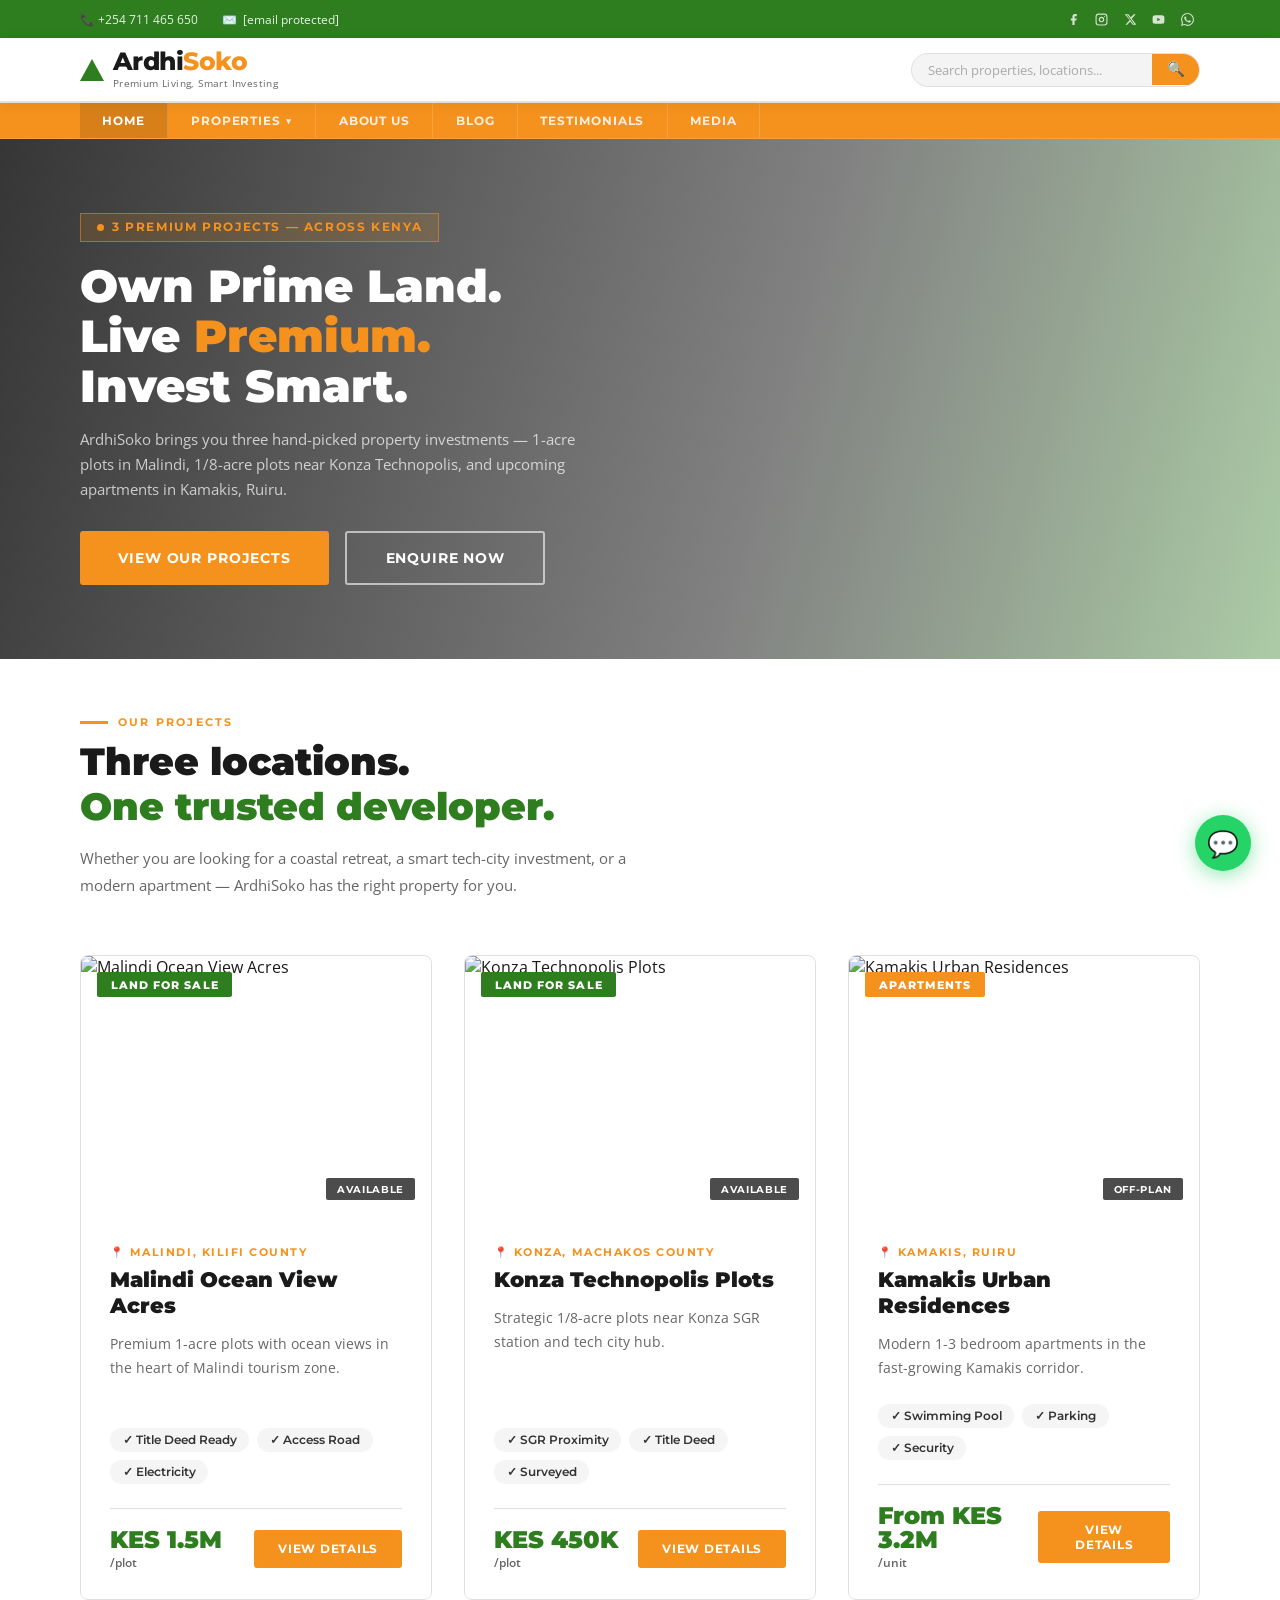
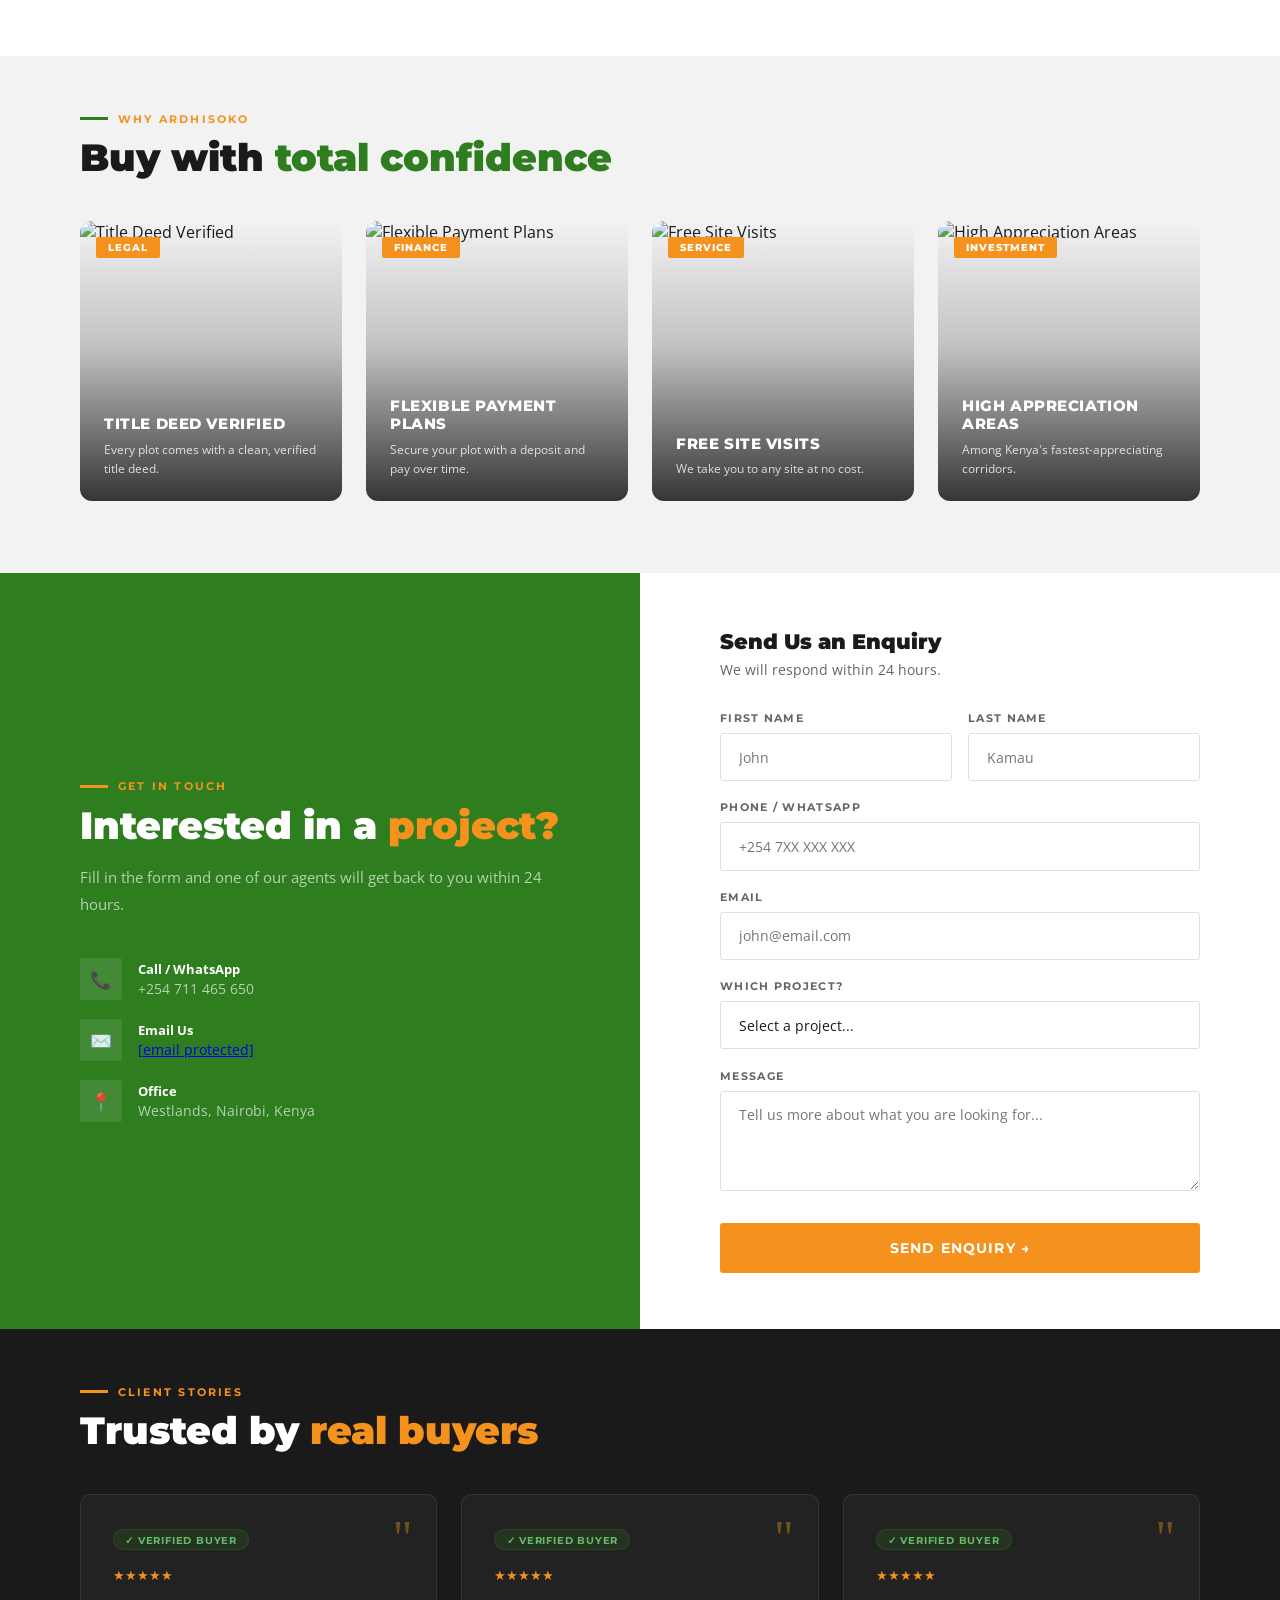
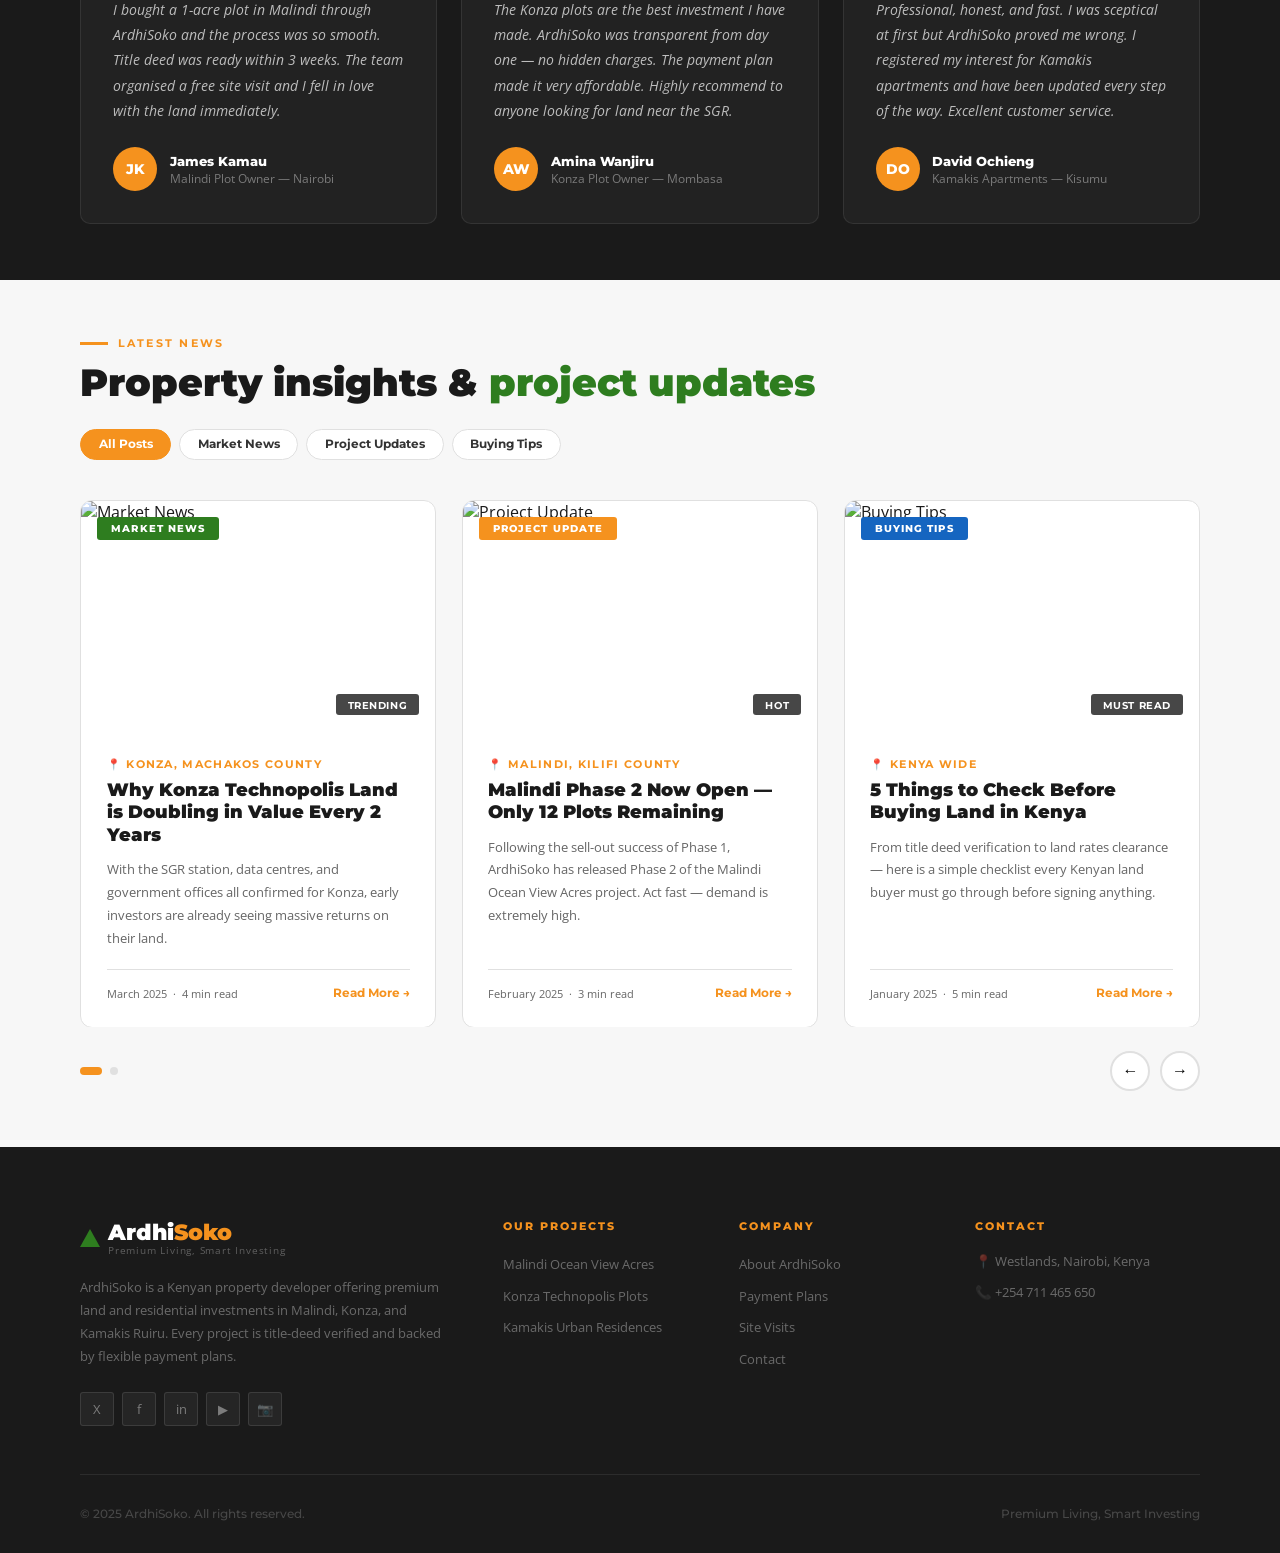
==== index.html @ 221384fc "Update index.html" ====
<!DOCTYPE html>
<html lang="en">
<head>
<meta charset="UTF-8">
<meta name="viewport" content="width=device-width, initial-scale=1.0">
<title>ArdhiSoko — Premium Living, Smart Investing</title>
<link href="https://fonts.googleapis.com/css2?family=Montserrat:wght@400;500;600;700;800;900&family=Open+Sans:wght@300;400;600&display=swap" rel="stylesheet">
<style>
:root{--orange:#F5921E;--orange-dark:#c47518;--orange-light:#feefdd;--green:#2E7D1F;--green-dark:#256419;--green-light:#e0ecdd;--black:#1A1A1A;--gray-dark:#333;--gray:#666;--gray-light:#F5F5F5;--border:#E0E0E0;--white:#fff;}
*{margin:0;padding:0;box-sizing:border-box;}html{scroll-behavior:smooth;}body{font-family:'Open Sans',sans-serif;background:var(--white);color:var(--black);overflow-x:hidden;}.top-bar{background:var(--green);display:flex;justify-content:space-between;align-items:center;padding:.38rem 5rem;font-size:.75rem;color:rgba(255,255,255,.9);}.top-bar-left{display:flex;gap:1.5rem;align-items:center;align-items:center;}.top-bar-left a{color:rgba(255,255,255,.9);text-decoration:none;}nav{position:sticky;top:0;z-index:200;background:var(--white);border-bottom:2px solid var(--border);display:flex;align-items:center;padding:.7rem 5rem;box-shadow:0 2px 12px rgba(0,0,0,.07);}.logo{display:flex;align-items:center;gap:.55rem;text-decoration:none;}.logo-triangle{width:0;height:0;border-left:12px solid transparent;border-right:12px solid transparent;border-bottom:22px solid var(--green);flex-shrink:0;}.logo-text{font-family:'Montserrat',sans-serif;font-size:1.55rem;font-weight:800;letter-spacing:-.02em;line-height:1;}.logo-text .ardhi{color:var(--black);}.logo-text .soko{color:var(--orange);}.logo-tagline{font-size:.62rem;color:var(--gray);letter-spacing:.04em;margin-top:2px;}.nav-links{display:flex;gap:2rem;list-style:none;align-items:center;}.nav-links a{font-family:'Montserrat',sans-serif;font-size:.82rem;font-weight:600;color:#333;text-decoration:none;transition:color .2s;}.nav-links a:hover{color:var(--orange);}.nav-cta{background:var(--orange)!important;color:var(--white)!important;padding:.6rem 1.5rem;border-radius:3px;}.hero{position:relative;overflow:hidden;min-height:520px;max-height:620px;display:flex;align-items:center;}.hero-bg{position:absolute;inset:0;background:url('https://images.unsplash.com/photo-1500382017468-9049fed747ef?w=1600&q=80') center/cover;}.hero-bg::after{content:'';position:absolute;inset:0;background:linear-gradient(105deg,rgba(26,26,26,.88) 0%,rgba(26,26,26,.55) 60%,rgba(46,125,31,.4) 100%);}.hero-content{position:relative;z-index:2;padding:3rem 5rem;max-width:720px;}.hero-badge{display:inline-flex;align-items:center;gap:.5rem;background:rgba(245,146,30,.15);border:1px solid rgba(245,146,30,.5);padding:.4rem 1rem;margin-bottom:1.2rem;}.badge-dot{width:7px;height:7px;border-radius:50%;background:var(--orange);animation:blink 2s infinite;}@keyframes blink{0%,100%{opacity:1}50%{opacity:.3}}.hero-badge span{font-family:'Montserrat',sans-serif;font-size:.72rem;font-weight:700;letter-spacing:.14em;text-transform:uppercase;color:var(--orange);}h1.hero-title{font-family:'Montserrat',sans-serif;font-size:clamp(1.8rem,3.5vw,2.8rem);font-weight:900;line-height:1.12;color:var(--white);margin-bottom:1rem;}.hl{color:var(--orange);}.hero-sub{font-size:.92rem;color:rgba(255,255,255,.72);line-height:1.7;max-width:500px;margin-bottom:1.8rem;}.hero-btns{display:flex;gap:1rem;flex-wrap:wrap;}.btn-primary{background:var(--orange);color:var(--white);border:none;padding:1rem 2.4rem;font-family:'Montserrat',sans-serif;font-size:.88rem;font-weight:700;letter-spacing:.06em;text-transform:uppercase;cursor:pointer;border-radius:3px;transition:background .2s;}.btn-primary:hover{background:var(--orange-dark);}.btn-outline{background:transparent;color:var(--white);border:2px solid rgba(255,255,255,.6);padding:1rem 2.4rem;font-family:'Montserrat',sans-serif;font-size:.88rem;font-weight:700;letter-spacing:.06em;text-transform:uppercase;cursor:pointer;border-radius:3px;transition:all .2s;}.btn-outline:hover{background:var(--white);color:var(--black);}
.sec{padding:3.5rem 5rem;}.sec-eyebrow{font-family:'Montserrat',sans-serif;font-size:.7rem;font-weight:700;letter-spacing:.2em;text-transform:uppercase;color:var(--orange);margin-bottom:.6rem;display:flex;align-items:center;gap:.6rem;}.sec-eyebrow::before{content:'';width:28px;height:3px;background:var(--orange);display:inline-block;}.sec-title{font-family:'Montserrat',sans-serif;font-size:clamp(1.8rem,3vw,2.6rem);font-weight:900;line-height:1.18;color:var(--black);margin-bottom:1rem;}.sec-title span{color:var(--green);}.sec-desc{font-size:.95rem;color:var(--gray);line-height:1.78;max-width:560px;}.projects-grid{display:grid;grid-template-columns:repeat(3,1fr);gap:2rem;margin-top:3.5rem;}.proj-card{border-radius:8px;overflow:hidden;border:1px solid var(--border);transition:transform .35s,box-shadow .35s;cursor:pointer;display:flex;flex-direction:column;}.proj-card:hover{transform:translateY(-8px);box-shadow:0 24px 60px rgba(0,0,0,.14);}.proj-img{height:260px;overflow:hidden;position:relative;}.proj-img img{width:100%;height:100%;object-fit:cover;transition:transform .6s;}.proj-card:hover .proj-img img{transform:scale(1.06);}.proj-tag{position:absolute;top:1rem;left:1rem;font-family:'Montserrat',sans-serif;font-size:.68rem;font-weight:800;letter-spacing:.1em;text-transform:uppercase;padding:.32rem .85rem;color:var(--white);border-radius:2px;}.tag-land{background:var(--green);}.tag-apt{background:var(--orange);}.proj-status{position:absolute;bottom:1rem;right:1rem;background:rgba(0,0,0,.7);color:var(--white);font-family:'Montserrat',sans-serif;font-size:.65rem;font-weight:700;padding:.28rem .7rem;border-radius:2px;letter-spacing:.06em;text-transform:uppercase;}.proj-body{padding:1.8rem;flex:1;display:flex;flex-direction:column;background:var(--white);}.proj-location{font-family:'Montserrat',sans-serif;font-size:.68rem;font-weight:700;letter-spacing:.14em;text-transform:uppercase;color:var(--orange);margin-bottom:.5rem;}.proj-name{font-family:'Montserrat',sans-serif;font-size:1.3rem;font-weight:900;color:var(--black);line-height:1.25;margin-bottom:.8rem;}.proj-desc{font-size:.88rem;color:var(--gray);line-height:1.72;margin-bottom:1.5rem;flex:1;}.proj-features{display:flex;flex-wrap:wrap;gap:.5rem;margin-bottom:1.5rem;}.proj-feat{display:inline-flex;align-items:center;gap:.35rem;background:var(--gray-light);padding:.3rem .8rem;font-family:'Montserrat',sans-serif;font-size:.72rem;font-weight:600;color:#333;border-radius:20px;}.proj-price-row{display:flex;justify-content:space-between;align-items:center;padding-top:1.2rem;border-top:1px solid var(--border);}.proj-price{font-family:'Montserrat',sans-serif;font-size:1.5rem;font-weight:900;color:var(--green);line-height:1;}.proj-price-sub{font-size:.72rem;color:var(--gray);font-weight:600;margin-top:.2rem;}.proj-cta{background:var(--orange);color:var(--white);border:none;padding:.7rem 1.5rem;border-radius:3px;font-family:'Montserrat',sans-serif;font-size:.78rem;font-weight:700;letter-spacing:.06em;text-transform:uppercase;cursor:pointer;transition:background .2s;}.proj-cta:hover{background:var(--orange-dark);}.detail-strip{display:grid;grid-template-columns:1fr 1fr;overflow:hidden;min-height:480px;}.detail-strip.reverse{direction:rtl;}.detail-strip.reverse>*{direction:ltr;}.detail-img{overflow:hidden;}.detail-img img{width:100%;height:100%;object-fit:cover;}.detail-content{padding:5rem;display:flex;flex-direction:column;justify-content:center;}.strip-green{background:var(--green);}.strip-green .sec-eyebrow,.strip-green .sec-eyebrow::before{color:var(--orange);background:var(--orange);}.strip-green .sec-title{color:var(--white);}.strip-green .sec-title span{color:var(--orange);}.strip-green .sec-desc{color:rgba(255,255,255,.7);max-width:100%;}.strip-light{background:var(--gray-light);}.strip-dark{background:var(--black);}.strip-dark .sec-eyebrow{color:var(--orange);}.strip-dark .sec-eyebrow::before{background:var(--orange);}.strip-dark .sec-title{color:var(--white);}.strip-dark .sec-title span{color:var(--orange);}.strip-dark .sec-desc{color:rgba(255,255,255,.55);max-width:100%;}.detail-specs{display:grid;grid-template-columns:1fr 1fr;gap:1rem;margin:2rem 0;}.dspec{padding:1rem 1.2rem;background:rgba(255,255,255,.08);border-left:3px solid var(--orange);}.strip-light .dspec{background:var(--white);}.dspec-val{font-family:'Montserrat',sans-serif;font-size:1.1rem;font-weight:900;color:var(--orange);line-height:1;}.dspec-key{font-size:.72rem;font-weight:600;letter-spacing:.08em;text-transform:uppercase;margin-top:.25rem;}.strip-green .dspec-key{color:rgba(255,255,255,.6);}.strip-dark .dspec-key{color:rgba(255,255,255,.5);}.strip-light .dspec-key{color:var(--gray);}.detail-btn{display:inline-flex;align-items:center;gap:.6rem;background:var(--orange);color:var(--white);border:none;padding:1rem 2.2rem;font-family:'Montserrat',sans-serif;font-size:.85rem;font-weight:700;letter-spacing:.06em;text-transform:uppercase;cursor:pointer;border-radius:3px;width:fit-content;transition:background .2s;margin-top:.5rem;}.detail-btn:hover{background:var(--orange-dark);}.why-grid{display:grid;grid-template-columns:repeat(4,1fr);gap:1.5rem;margin-top:2rem;}.why-carousel-wrap{position:relative;}.why-section .sec-eyebrow::before{background:var(--green);}
.why-dot.active{background:#fff;width:22px;border-radius:4px;}
.why-dots{display:none;justify-content:center;gap:.5rem;margin-top:1.5rem;}.why-dot{width:8px;height:8px;border-radius:50%;background:var(--border);border:none;padding:0;cursor:pointer;transition:background .2s;}.why-dot.active{background:var(--green);width:22px;border-radius:4px;}.why-grid{display:flex;overflow-x:auto;scroll-snap-type:x mandatory;-webkit-overflow-scrolling:touch;gap:1.5rem;padding-bottom:1rem;scrollbar-width:none;margin-top:2.5rem;}.why-grid::-webkit-scrollbar{display:none;}.wc{border-radius:12px;overflow:hidden;position:relative;height:280px;cursor:pointer;}.wc-img{position:absolute;inset:0;width:100%;height:100%;object-fit:cover;transition:transform .5s;}.wc:hover .wc-img{transform:scale(1.06);}.wc-overlay{position:absolute;inset:0;background:linear-gradient(to top,rgba(0,0,0,.78) 0%,rgba(0,0,0,.2) 55%,transparent 100%);}.wc-body{position:absolute;bottom:0;left:0;right:0;padding:1.4rem 1.5rem;}.wc-title{font-family:'Montserrat',sans-serif;font-size:.92rem;font-weight:800;color:#fff;text-transform:uppercase;letter-spacing:.04em;margin-bottom:.4rem;}.wc-desc{font-size:.78rem;color:rgba(255,255,255,.8);line-height:1.55;}.wc-tag{position:absolute;top:1rem;left:1rem;background:var(--orange);color:#fff;font-family:'Montserrat',sans-serif;font-size:.62rem;font-weight:800;letter-spacing:.1em;text-transform:uppercase;padding:.28rem .75rem;border-radius:2px;}@media(min-width:1101px){.wc{min-width:calc(25% - 1.2rem);max-width:none;flex:1;}}@media(max-width:680px){.wc{min-width:82vw;height:200px;}}.enquiry-sec{background:var(--green);display:grid;grid-template-columns:1fr 1fr;overflow:hidden;}.enquiry-left{padding:3.5rem 5rem;display:flex;flex-direction:column;justify-content:center;}.enquiry-left .sec-eyebrow{color:var(--orange);}.enquiry-left .sec-eyebrow::before{background:var(--orange);}.enquiry-left .sec-title{color:var(--white);}.enquiry-left .sec-title span{color:var(--orange);}.enquiry-left .sec-desc{color:rgba(255,255,255,.65);margin-bottom:2.5rem;max-width:100%;}.contact-items{display:flex;flex-direction:column;gap:1.2rem;}.contact-item{display:flex;align-items:center;gap:1rem;color:rgba(255,255,255,.85);font-size:.92rem;}.contact-item-icon{width:42px;height:42px;background:rgba(255,255,255,.1);border-radius:3px;display:flex;align-items:center;justify-content:center;font-size:1.1rem;flex-shrink:0;}.contact-item strong{display:block;font-weight:700;font-size:.8rem;color:var(--white);}.contact-item span{font-size:.85rem;color:rgba(255,255,255,.65);}.enquiry-right{background:var(--white);padding:3.5rem 5rem;}.enquiry-right h3{font-family:'Montserrat',sans-serif;font-size:1.3rem;font-weight:900;color:var(--black);margin-bottom:.4rem;}.enquiry-right p{font-size:.85rem;color:var(--gray);margin-bottom:2rem;}.form-group{margin-bottom:1.2rem;}.form-group label{display:block;font-family:'Montserrat',sans-serif;font-size:.68rem;font-weight:700;letter-spacing:.12em;text-transform:uppercase;color:var(--gray);margin-bottom:.5rem;}.form-group input,.form-group select,.form-group textarea{width:100%;padding:.85rem 1.1rem;border:1.5px solid var(--border);border-radius:3px;font-family:'Open Sans',sans-serif;font-size:.9rem;color:var(--black);outline:none;transition:border-color .2s;background:var(--white);appearance:none;}.form-group input:focus,.form-group select:focus,.form-group textarea:focus{border-color:var(--orange);}.form-group textarea{resize:vertical;min-height:100px;}.form-row{display:grid;grid-template-columns:1fr 1fr;gap:1rem;}.form-submit{background:var(--orange);color:var(--white);border:none;width:100%;padding:1rem;font-family:'Montserrat',sans-serif;font-size:.9rem;font-weight:700;letter-spacing:.08em;text-transform:uppercase;cursor:pointer;border-radius:3px;transition:background .2s;margin-top:.5rem;}.form-submit:hover{background:var(--orange-dark);}footer{background:var(--black);padding:4.5rem 5rem 2rem;}.f-grid{display:grid;grid-template-columns:2fr 1fr 1fr 1.2fr;gap:3rem;padding-bottom:3rem;border-bottom:1px solid rgba(255,255,255,.08);margin-bottom:2rem;}.f-logo-wrap{margin-bottom:1.2rem;display:flex;align-items:center;gap:.5rem;}.f-logo-tri{width:0;height:0;border-left:10px solid transparent;border-right:10px solid transparent;border-bottom:18px solid var(--green);}.f-logo-text{font-family:'Montserrat',sans-serif;font-size:1.35rem;font-weight:900;}.f-logo-text .ardhi{color:var(--white);}.f-logo-text .soko{color:var(--orange);}.f-tagline{font-size:.62rem;color:rgba(255,255,255,.3);letter-spacing:.08em;margin-top:-2px;}.f-about{font-size:.82rem;color:rgba(255,255,255,.35);line-height:1.75;margin-bottom:1.5rem;}.f-socials{display:flex;gap:.5rem;}.fsoc{width:34px;height:34px;background:rgba(255,255,255,.05);border:1px solid rgba(255,255,255,.1);display:flex;align-items:center;justify-content:center;font-size:.82rem;color:rgba(255,255,255,.4);cursor:pointer;border-radius:3px;transition:all .2s;}.fsoc:hover{background:var(--orange);border-color:var(--orange);color:var(--white);}.f-col h5{font-family:'Montserrat',sans-serif;font-size:.68rem;font-weight:800;letter-spacing:.18em;text-transform:uppercase;color:var(--orange);margin-bottom:1.2rem;}.f-links{list-style:none;}.f-links li{margin-bottom:.6rem;}.f-links a{font-size:.83rem;color:rgba(255,255,255,.35);text-decoration:none;transition:color .2s;}.f-links a:hover{color:var(--white);}.f-contact{list-style:none;}.f-contact li{display:flex;align-items:flex-start;gap:.65rem;margin-bottom:.8rem;font-size:.83rem;color:rgba(255,255,255,.35);}.f-bottom{display:flex;justify-content:space-between;align-items:center;font-size:.74rem;color:rgba(255,255,255,.2);font-family:'Montserrat',sans-serif;font-weight:500;}.wa-btn{position:fixed;bottom:1.8rem;right:1.8rem;z-index:999;background:#25D366;color:var(--white);width:56px;height:56px;border-radius:50%;display:flex;align-items:center;justify-content:center;font-size:1.6rem;text-decoration:none;box-shadow:0 4px 20px rgba(37,211,102,.5);transition:transform .2s;}.wa-btn:hover{transform:scale(1.1);}@media(max-width:1100px){nav,.top-bar,.sec,footer{padding-left:2rem;padding-right:2rem;}.hero-content{padding:3rem 2rem;}.hero{min-height:420px;max-height:520px;}.projects-grid{grid-template-columns:1fr;max-width:560px;margin-left:auto;margin-right:auto;}.detail-strip{grid-template-columns:1fr;}.detail-strip.reverse{direction:ltr;}.detail-img{height:300px;}.detail-content{padding:3.5rem 2rem;}.why-grid{grid-template-columns:1fr 1fr;}.enquiry-sec{grid-template-columns:1fr;}.enquiry-left,.enquiry-right{padding:2.5rem 2rem;}.f-grid{grid-template-columns:1fr 1fr;gap:2rem;}}@media(max-width:680px){.top-bar{padding:.4rem 1rem;}.top-bar-left{display:none;}nav{padding:.6rem 1rem;}.nav-links{display:none;}.hero-content{padding:2.5rem 1.5rem;}.hero{min-height:380px;max-height:480px;}.sec{padding:2rem 1.5rem;}.stats-strip{flex-wrap:wrap;}.why-dots{display:flex;}.form-row{grid-template-columns:1fr;}.f-grid{grid-template-columns:1fr;}footer{padding:3rem 1.5rem 2rem;}}

/* ── TESTIMONIALS ── */
.testi-section{background:var(--black);padding:3.5rem 5rem;}
.testi-section .sec-eyebrow{color:var(--orange);}
.testi-section .sec-eyebrow::before{background:var(--orange);}
.testi-section .sec-title{color:#fff;}
.testi-section .sec-title span{color:var(--orange);}
.testi-grid{display:grid;grid-template-columns:repeat(3,1fr);gap:1.5rem;margin-top:1.5rem;}
.testi-card{background:rgba(255,255,255,.04);border:1px solid rgba(255,255,255,.08);border-radius:10px;padding:2rem;position:relative;}
.testi-quote{font-size:3rem;line-height:1;color:var(--orange);font-family:Georgia,serif;position:absolute;top:1.2rem;right:1.5rem;opacity:.4;}
.testi-text{font-size:.88rem;color:rgba(255,255,255,.7);line-height:1.8;margin-bottom:1.5rem;font-style:italic;}
.testi-author{display:flex;align-items:center;gap:.8rem;}
.testi-avatar{width:44px;height:44px;border-radius:50%;background:var(--orange);display:flex;align-items:center;justify-content:center;font-family:'Montserrat',sans-serif;font-size:.9rem;font-weight:800;color:#fff;flex-shrink:0;}
.testi-name{font-family:'Montserrat',sans-serif;font-size:.82rem;font-weight:800;color:#fff;}
.testi-role{font-size:.72rem;color:rgba(255,255,255,.4);margin-top:.1rem;}
.testi-stars{color:var(--orange);font-size:.8rem;margin-bottom:.8rem;}
.testi-badge{display:inline-flex;align-items:center;gap:.4rem;background:rgba(46,125,31,.2);border:1px solid rgba(46,125,31,.3);padding:.2rem .7rem;border-radius:20px;font-size:.62rem;font-family:'Montserrat',sans-serif;font-weight:700;color:#66BB6A;text-transform:uppercase;letter-spacing:.08em;margin-bottom:1rem;}

/* ── BLOG ── */
.blog-section{background:#f7f7f7;padding:3.5rem 5rem;}
.blog-section .sec-title span{color:var(--green);}
.blog-cats{display:flex;gap:.5rem;margin:1.5rem 0 2.5rem;flex-wrap:wrap;}
.blog-cat{background:#fff;border:1.5px solid var(--border);padding:.45rem 1.1rem;font-family:'Montserrat',sans-serif;font-size:.72rem;font-weight:700;border-radius:20px;cursor:pointer;transition:all .2s;color:#333;}
.blog-cat.active,.blog-cat:hover{background:var(--orange);border-color:var(--orange);color:#fff;}
.blog-scroll-wrap{overflow:hidden;position:relative;}
.blog-track-outer{display:flex;transition:transform .5s cubic-bezier(.4,0,.2,1);will-change:transform;}
.blog-window{min-width:100%;display:grid;grid-template-columns:repeat(3,1fr);gap:1.6rem;box-sizing:border-box;}
.blog-card{background:#fff;border-radius:12px;overflow:hidden;border:1px solid var(--border);transition:transform .3s,box-shadow .3s;display:flex;flex-direction:column;}
.blog-card:hover{transform:translateY(-6px);box-shadow:0 20px 50px rgba(0,0,0,.12);}
.blog-img{height:230px;overflow:hidden;position:relative;flex-shrink:0;}
.blog-img img{width:100%;height:100%;object-fit:cover;transition:transform .5s;}
.blog-card:hover .blog-img img{transform:scale(1.06);}
.blog-cat-tag{position:absolute;top:1rem;left:1rem;color:#fff;font-family:'Montserrat',sans-serif;font-size:.65rem;font-weight:800;letter-spacing:.1em;text-transform:uppercase;padding:.32rem .9rem;border-radius:3px;}
.blog-cat-tag.market{background:var(--green);}
.blog-cat-tag.update{background:var(--orange);}
.blog-cat-tag.tips{background:#1565C0;}
.blog-status{position:absolute;bottom:1rem;right:1rem;background:rgba(0,0,0,.72);color:#fff;font-family:'Montserrat',sans-serif;font-size:.62rem;font-weight:700;padding:.28rem .75rem;border-radius:3px;letter-spacing:.06em;text-transform:uppercase;}
.blog-body{padding:1.6rem;flex:1;display:flex;flex-direction:column;}
.blog-loc{font-family:'Montserrat',sans-serif;font-size:.68rem;font-weight:700;letter-spacing:.12em;text-transform:uppercase;color:var(--orange);margin-bottom:.5rem;display:flex;align-items:center;gap:.3rem;}
.blog-title{font-family:'Montserrat',sans-serif;font-size:1.1rem;font-weight:900;color:var(--black);line-height:1.3;margin-bottom:.7rem;}
.blog-excerpt{font-size:.84rem;color:var(--gray);line-height:1.7;margin-bottom:1.2rem;flex:1;}
.blog-footer{display:flex;align-items:center;justify-content:space-between;padding-top:1rem;border-top:1px solid var(--border);}
.blog-meta{font-size:.7rem;color:var(--gray);}
.blog-read{font-family:'Montserrat',sans-serif;font-size:.72rem;font-weight:700;color:var(--orange);text-decoration:none;display:inline-flex;align-items:center;gap:.35rem;transition:gap .2s;}
.blog-read:hover{gap:.6rem;}
.blog-nav{display:flex;align-items:center;justify-content:space-between;margin-top:1.5rem;}
.blog-dots{display:flex;gap:.5rem;}
.blog-dot{width:8px;height:8px;border-radius:50%;background:var(--border);border:none;padding:0;cursor:pointer;transition:all .2s;}
.blog-dot.active{background:var(--orange);width:22px;border-radius:4px;}
.blog-arrows{display:flex;gap:.6rem;}
.blog-arrow{width:40px;height:40px;border-radius:50%;border:2px solid var(--border);background:#fff;cursor:pointer;font-size:1rem;display:flex;align-items:center;justify-content:center;transition:all .2s;line-height:1;}
.blog-arrow:hover{background:var(--orange);border-color:var(--orange);color:#fff;}
@media(max-width:900px){.blog-window{grid-template-columns:repeat(2,1fr);}}
@media(max-width:680px){
  .blog-section{padding:3rem 0 3rem;}
  .blog-section .sec-eyebrow,.blog-section .sec-title,.blog-cats{padding-left:1.2rem;padding-right:1.2rem;}
  .blog-scroll-wrap{width:100%;overflow:hidden;}
  .blog-track-outer{display:flex;transition:transform .45s cubic-bezier(.4,0,.2,1);}
  .blog-window{
    min-width:100%;
    display:flex;
    overflow-x:auto;
    scroll-snap-type:x mandatory;
    -webkit-overflow-scrolling:touch;
    scrollbar-width:none;
    grid-template-columns:unset;
    gap:1.2rem;
    padding:0 1.2rem;
    box-sizing:border-box;
  }
  .blog-window::-webkit-scrollbar{display:none;}
  .blog-card{
    min-width:calc(100vw - 2.4rem);
    width:calc(100vw - 2.4rem);
    scroll-snap-align:start;
    flex-shrink:0;
    flex-direction:column;
    border-radius:12px;
    overflow:hidden;
  }
  .blog-img{height:52vw;min-height:200px;width:100%;flex-shrink:0;}
  .blog-body{padding:1.3rem 1.2rem 1.5rem;}
  .blog-title{font-size:1.05rem;line-height:1.35;}
  .blog-excerpt{display:-webkit-box;-webkit-line-clamp:4;-webkit-box-orient:vertical;overflow:hidden;font-size:.85rem;}
  .blog-nav{padding:0 1.2rem;}
}

.testi-scroll-wrap{overflow:hidden;}
.testi-nav{display:none;justify-content:center;margin-top:1.8rem;}
.testi-dots{display:flex;gap:.5rem;}
.testi-dot{width:8px;height:8px;border-radius:50%;background:rgba(255,255,255,.2);border:none;padding:0;cursor:pointer;transition:all .2s;}
.testi-dot.active{background:var(--orange);width:22px;border-radius:4px;}
@media(max-width:1100px){
  .testi-section,.blog-section{padding:2.5rem 2rem;}
  .testi-grid{grid-template-columns:1fr;}
  .blog-card{grid-template-columns:1fr;}
  .blog-img{height:220px;}
  .blog-body{padding:1.8rem;}
  .blog-title{font-size:1.1rem;}
}
@media(max-width:680px){
  .stats-strip{padding:.6rem 0;flex-wrap:wrap;gap:0;border-bottom:none;}
  
  
  
  
  
  .why-section.sec{padding:2rem 0;}
  .why-section .sec-eyebrow,.why-section .sec-title{padding-left:1.2rem;padding-right:1.2rem;}
  .why-carousel-wrap{width:100%;overflow:hidden;}
  .why-grid{
    display:flex !important;
    overflow-x:auto;
    scroll-snap-type:x mandatory;
    -webkit-overflow-scrolling:touch;
    scrollbar-width:none;
    grid-template-columns:unset !important;
    gap:1.2rem;
    padding:1.2rem 1.2rem 0.5rem;
    margin-top:1.2rem;
    box-sizing:border-box;
  }
  .why-grid::-webkit-scrollbar{display:none;}
  .wc{
    min-width:calc(100vw - 2.4rem) !important;
    width:calc(100vw - 2.4rem) !important;
    height:65vw;
    max-height:340px;
    scroll-snap-align:start;
    flex-shrink:0;
    border-radius:12px;
  }
  .why-dots{display:flex !important;margin-top:1rem;padding-bottom:.5rem;}
  .testi-section{padding:2rem 0;}
  .testi-section .sec-eyebrow,.testi-section .sec-title{padding-left:1.2rem;padding-right:1.2rem;}
  .testi-scroll-wrap{width:100%;overflow:hidden;}
  .testi-grid{
    display:flex;
    overflow-x:auto;
    scroll-snap-type:x mandatory;
    -webkit-overflow-scrolling:touch;
    scrollbar-width:none;
    grid-template-columns:unset;
    gap:1.2rem;
    padding:0 1.2rem;
    box-sizing:border-box;
    margin-top:1.2rem;
  }
  .testi-grid::-webkit-scrollbar{display:none;}
  .testi-card{
    min-width:calc(100vw - 2.4rem);
    width:calc(100vw - 2.4rem);
    scroll-snap-align:start;
    flex-shrink:0;
  }
  .testi-nav{display:flex;}
  .blog-section{padding:2rem 0;}
  .blog-body{padding:1.4rem;}
  .blog-title{font-size:1rem;}
}

.top-bar-left a{color:rgba(255,255,255,.9);text-decoration:none;display:inline-flex;align-items:center;gap:.35rem;transition:color .2s;}
.top-bar-left a:hover{color:#fff;}
.top-bar-right{display:flex;align-items:center;gap:.15rem;}
.tb-social{display:inline-flex;align-items:center;justify-content:center;width:26px;height:26px;border-radius:50%;color:rgba(255,255,255,.8);transition:background .2s,color .2s;text-decoration:none;}
.tb-social svg{width:13px;height:13px;}
.tb-social:hover{background:rgba(255,255,255,.2);color:#fff;}
@media(max-width:1100px){.top-bar{padding:.38rem 2rem;}}
@media(max-width:680px){
  .top-bar{padding:.3rem 1rem;}
  .top-bar-left a:last-child{display:none;}
  .tb-social{width:24px;height:24px;}
  .tb-social svg{width:12px;height:12px;}
}
/* ── NAV SEARCH ── */
.nav-search{display:flex;align-items:center;margin-left:auto;background:#f4f4f4;border:1.5px solid var(--border);border-radius:24px;overflow:hidden;transition:border-color .2s;}
.nav-search:focus-within{border-color:var(--orange);}
.nav-search-input{border:none;background:transparent;padding:.45rem 1rem;font-size:.82rem;font-family:'Open Sans',sans-serif;color:var(--black);outline:none;width:240px;}
.nav-search-input::placeholder{color:#aaa;}
.nav-search-btn{background:var(--orange);border:none;padding:.45rem .9rem;cursor:pointer;font-size:.9rem;color:#fff;transition:background .2s;flex-shrink:0;}
.nav-search-btn:hover{background:var(--green);}
@media(max-width:900px){.nav-search-input{width:160px;}}
@media(max-width:680px){
  .nav-search{margin-left:auto;background:transparent;border:none;position:relative;}
  .nav-search:focus-within{background:#f4f4f4;border:1.5px solid var(--orange);}
  .nav-search-input{width:0;padding:0;opacity:0;transition:width .3s,opacity .3s,padding .3s;}
  .nav-search-input.open{width:150px;padding:.4rem .75rem;opacity:1;}
  .nav-search-btn{background:transparent;color:var(--orange);padding:.4rem;font-size:1.1rem;}
  .nav-search-btn:hover{background:transparent;color:var(--green);}
}

/* ── PAGE MENU BAR ── */
.page-menu{background:var(--orange);border-bottom:1px solid rgba(255,255,255,.15);position:sticky;top:var(--nav-h,62px);z-index:199;}
.pm-desktop{display:flex;align-items:center;padding:0 5rem;gap:0;}
.pm-mobile{display:none;}
.pm-link{font-family:'Montserrat',sans-serif;font-size:.72rem;font-weight:700;letter-spacing:.08em;text-transform:uppercase;color:rgba(255,255,255,.85);text-decoration:none;padding:.65rem 1.4rem;display:inline-flex;align-items:center;gap:.3rem;border-right:1px solid rgba(255,255,255,.15);transition:background .2s,color .2s;white-space:nowrap;}
.pm-link:first-child{border-left:none;}
.pm-link:hover,.pm-link.pm-active{background:rgba(0,0,0,.12);color:#fff;}
.pm-dropdown{position:relative;}
.pm-dropdown:hover .pm-drop-panel{opacity:1;pointer-events:all;transform:translateY(0);}
.pm-drop-panel{position:absolute;top:100%;left:0;background:#fff;border-radius:0 0 8px 8px;box-shadow:0 8px 24px rgba(0,0,0,.12);min-width:240px;opacity:0;pointer-events:none;transform:translateY(-6px);transition:all .2s;z-index:300;}
.pm-drop-link{display:block;padding:.75rem 1.2rem;font-family:'Montserrat',sans-serif;font-size:.72rem;font-weight:600;color:var(--black);text-decoration:none;border-bottom:1px solid var(--border);transition:background .15s,color .15s;}
.pm-drop-link:last-child{border-bottom:none;}
.pm-drop-link:hover{background:var(--orange);color:#fff;}
/* mobile grid */
.pm-mobile{display:none;grid-template-columns:repeat(3,1fr);}
.pm-m-link{font-family:'Montserrat',sans-serif;font-size:.68rem;font-weight:700;letter-spacing:.07em;text-transform:uppercase;color:rgba(255,255,255,.85);text-decoration:none;padding:.55rem .5rem;text-align:center;border-right:1px solid rgba(255,255,255,.15);border-bottom:1px solid rgba(255,255,255,.15);transition:background .2s;}
.pm-m-link:hover,.pm-m-link.pm-active{background:rgba(0,0,0,.12);color:#fff;}
.pm-m-link:nth-child(3n){border-right:none;}
.pm-m-link:nth-child(4),.pm-m-link:nth-child(5),.pm-m-link:nth-child(6){border-bottom:none;}
@media(max-width:900px){
  .pm-desktop{padding:0 2rem;}
  .pm-link{padding:.6rem .9rem;font-size:.68rem;}
}
@media(max-width:680px){
  .pm-desktop{display:none;}
  .pm-mobile{display:grid;}
}
</style>
</head>
<body>
<div class="top-bar"><div class="top-bar-left"><a href="tel:+254711465650">&#128222; +254 711 465 650</a><a href="/cdn-cgi/l/email-protection#29485b4d41405a464246424c694e44484045074a4644">&#9993;&#65039; <span class="__cf_email__" data-cfemail="8cedfee8e4e5ffe3e7e3e7e9ccebe1ede5e0a2efe3e1">[email&#160;protected]</span></a></div><div class="top-bar-right"><a href="https://facebook.com" target="_blank" class="tb-social" aria-label="Facebook"><svg viewBox="0 0 24 24" fill="currentColor"><path d="M18 2h-3a5 5 0 00-5 5v3H7v4h3v8h4v-8h3l1-4h-4V7a1 1 0 011-1h3z"/></svg></a><a href="https://instagram.com" target="_blank" class="tb-social" aria-label="Instagram"><svg viewBox="0 0 24 24" fill="none" stroke="currentColor" stroke-width="2"><rect x="2" y="2" width="20" height="20" rx="5"/><circle cx="12" cy="12" r="4"/><circle cx="17.5" cy="6.5" r="1" fill="currentColor" stroke="none"/></svg></a><a href="https://twitter.com" target="_blank" class="tb-social" aria-label="X / Twitter"><svg viewBox="0 0 24 24" fill="currentColor"><path d="M18.244 2.25h3.308l-7.227 8.26 8.502 11.24H16.17l-4.714-6.231-5.401 6.231H2.746l7.73-8.835L1.254 2.25H8.08l4.253 5.622zm-1.161 17.52h1.833L7.084 4.126H5.117z"/></svg></a><a href="https://youtube.com" target="_blank" class="tb-social" aria-label="YouTube"><svg viewBox="0 0 24 24" fill="currentColor"><path d="M22.54 6.42a2.78 2.78 0 00-1.95-1.96C18.88 4 12 4 12 4s-6.88 0-8.59.46a2.78 2.78 0 00-1.95 1.96A29 29 0 001 12a29 29 0 00.46 5.58A2.78 2.78 0 003.41 19.6C5.12 20 12 20 12 20s6.88 0 8.59-.46a2.78 2.78 0 001.95-1.96A29 29 0 0023 12a29 29 0 00-.46-5.58zM9.75 15.02V8.98L15.5 12l-5.75 3.02z"/></svg></a><a href="https://wa.me/254711465650" target="_blank" class="tb-social" aria-label="WhatsApp"><svg viewBox="0 0 24 24" fill="currentColor"><path d="M17.472 14.382c-.297-.149-1.758-.867-2.03-.967-.273-.099-.471-.148-.67.15-.197.297-.767.966-.94 1.164-.173.199-.347.223-.644.075-.297-.15-1.255-.463-2.39-1.475-.883-.788-1.48-1.761-1.653-2.059-.173-.297-.018-.458.13-.606.134-.133.298-.347.446-.52.149-.174.198-.298.298-.497.099-.198.05-.371-.025-.52-.075-.149-.669-1.612-.916-2.207-.242-.579-.487-.5-.669-.51-.173-.008-.371-.01-.57-.01-.198 0-.52.074-.792.372-.272.297-1.04 1.016-1.04 2.479 0 1.462 1.065 2.875 1.213 3.074.149.198 2.096 3.2 5.077 4.487.709.306 1.262.489 1.694.625.712.227 1.36.195 1.871.118.571-.085 1.758-.719 2.006-1.413.248-.694.248-1.289.173-1.413-.074-.124-.272-.198-.57-.347m-5.421 7.403h-.004a9.87 9.87 0 01-5.031-1.378l-.361-.214-3.741.982.998-3.648-.235-.374a9.86 9.86 0 01-1.51-5.26c.001-5.45 4.436-9.884 9.888-9.884 2.64 0 5.122 1.03 6.988 2.898a9.825 9.825 0 012.893 6.994c-.003 5.45-4.437 9.884-9.885 9.884m8.413-18.297A11.815 11.815 0 0012.05 0C5.495 0 .16 5.335.157 11.892c0 2.096.547 4.142 1.588 5.945L.057 24l6.305-1.654a11.882 11.882 0 005.683 1.448h.005c6.554 0 11.89-5.335 11.893-11.893a11.821 11.821 0 00-3.48-8.413z"/></svg></a></div></div>
<nav><a href="#" class="logo"><div class="logo-triangle"></div><div><div class="logo-text"><span class="ardhi">Ardhi</span><span class="soko">Soko</span></div><div class="logo-tagline">Premium Living, Smart Investing</div></div></a><div class="nav-search"><input type="text" class="nav-search-input" placeholder="Search properties, locations..."><button class="nav-search-btn">&#128269;</button></div></nav>
<div class="page-menu">
  <div class="pm-desktop">
    <a href="index.html" class="pm-link pm-active">Home</a>
    <div class="pm-dropdown">
      <a href="properties.html" class="pm-link">Properties &#9660;</a>
      <div class="pm-drop-panel">
        <a href="malindi.html" class="pm-drop-link">&#127968; Malindi Ocean View Acres</a>
        <a href="konza.html" class="pm-drop-link">&#127963; Konza Technopolis Plots</a>
        <a href="kamakis.html" class="pm-drop-link">&#127748; Kamakis Urban Residences</a>
      </div>
    </div>
    <a href="about.html" class="pm-link">About Us</a>
    <a href="blog.html" class="pm-link">Blog</a>
    <a href="#testimonials" class="pm-link">Testimonials</a>
    <a href="#" class="pm-link">Media</a>
  </div>
  <div class="pm-mobile">
    <a href="index.html" class="pm-m-link pm-active">Home</a>
    <a href="properties.html" class="pm-m-link">Properties</a>
    <a href="about.html" class="pm-m-link">About Us</a>
    <a href="blog.html" class="pm-m-link">Blog</a>
    <a href="#testimonials" class="pm-m-link">Testimonials</a>
    <a href="#" class="pm-m-link">Media</a>
  </div>
</div>
<div class="hero"><div class="hero-bg"></div><div class="hero-content"><div class="hero-badge"><div class="badge-dot"></div><span>3 Premium Projects &mdash; Across Kenya</span></div><h1 class="hero-title">Own Prime Land.<br>Live <span class="hl">Premium.</span><br>Invest Smart.</h1><p class="hero-sub">ArdhiSoko brings you three hand-picked property investments &mdash; 1-acre plots in Malindi, 1/8-acre plots near Konza Technopolis, and upcoming apartments in Kamakis, Ruiru.</p><div class="hero-btns"><button class="btn-primary" onclick="document.getElementById('projects').scrollIntoView({behavior:'smooth'})">View Our Projects</button><button class="btn-outline" onclick="document.getElementById('enquiry').scrollIntoView({behavior:'smooth'})">Enquire Now</button></div></div></div>
<section class="sec" style="background:var(--white)" id="projects"><div class="sec-eyebrow">Our Projects</div><h2 class="sec-title">Three locations.<br><span>One trusted developer.</span></h2><p class="sec-desc">Whether you are looking for a coastal retreat, a smart tech-city investment, or a modern apartment &mdash; ArdhiSoko has the right property for you.</p><div class="projects-grid"><div class="proj-card"><div class="proj-img"><img src="https://images.unsplash.com/photo-1507525428034-b723cf961d3e?w=800&q=80" alt="Malindi Ocean View Acres"><span class="proj-tag tag-land">Land for Sale</span><span class="proj-status">Available</span></div><div class="proj-body"><div class="proj-location">&#128205; Malindi, Kilifi County</div><div class="proj-name">Malindi Ocean View Acres</div><p class="proj-desc">Premium 1-acre plots with ocean views in the heart of Malindi tourism zone.</p><div class="proj-features"><span class="proj-feat">&#10003; Title Deed Ready</span><span class="proj-feat">&#10003; Access Road</span><span class="proj-feat">&#10003; Electricity</span></div><div class="proj-price-row"><div><div class="proj-price">KES 1.5M</div><div class="proj-price-sub">/plot</div></div><button class="proj-cta" onclick="window.location='malindi.html'">View Details</button></div></div></div><div class="proj-card"><div class="proj-img"><img src="https://images.unsplash.com/photo-1486325212027-8081e485255e?w=800&q=80" alt="Konza Technopolis Plots"><span class="proj-tag tag-land">Land for Sale</span><span class="proj-status">Available</span></div><div class="proj-body"><div class="proj-location">&#128205; Konza, Machakos County</div><div class="proj-name">Konza Technopolis Plots</div><p class="proj-desc">Strategic 1/8-acre plots near Konza SGR station and tech city hub.</p><div class="proj-features"><span class="proj-feat">&#10003; SGR Proximity</span><span class="proj-feat">&#10003; Title Deed</span><span class="proj-feat">&#10003; Surveyed</span></div><div class="proj-price-row"><div><div class="proj-price">KES 450K</div><div class="proj-price-sub">/plot</div></div><button class="proj-cta" onclick="window.location='konza.html'">View Details</button></div></div></div><div class="proj-card"><div class="proj-img"><img src="https://images.unsplash.com/photo-1545324418-cc1a3fa10c00?w=800&q=80" alt="Kamakis Urban Residences"><span class="proj-tag tag-apt">Apartments</span><span class="proj-status">Off-Plan</span></div><div class="proj-body"><div class="proj-location">&#128205; Kamakis, Ruiru</div><div class="proj-name">Kamakis Urban Residences</div><p class="proj-desc">Modern 1-3 bedroom apartments in the fast-growing Kamakis corridor.</p><div class="proj-features"><span class="proj-feat">&#10003; Swimming Pool</span><span class="proj-feat">&#10003; Parking</span><span class="proj-feat">&#10003; Security</span></div><div class="proj-price-row"><div><div class="proj-price">From KES 3.2M</div><div class="proj-price-sub">/unit</div></div><button class="proj-cta" onclick="window.location='kamakis.html'">View Details</button></div></div></div></div></section>
<section class="sec why-section" style="background:#F2F2F2"><div class="sec-eyebrow">Why ArdhiSoko</div><h2 class="sec-title">Buy with <span style="color:var(--green)">total confidence</span></h2><div class="why-carousel-wrap"><div class="why-grid" id="why-grid"><div class="wc"><img class="wc-img" src="https://images.unsplash.com/photo-1589829545856-d10d557cf95f?w=700&q=80" alt="Title Deed Verified"><div class="wc-overlay"></div><span class="wc-tag">Legal</span><div class="wc-body"><div class="wc-title">Title Deed Verified</div><p class="wc-desc">Every plot comes with a clean, verified title deed.</p></div></div><div class="wc"><img class="wc-img" src="https://images.unsplash.com/photo-1554224155-6726b3ff858f?w=700&q=80" alt="Flexible Payment Plans"><div class="wc-overlay"></div><span class="wc-tag">Finance</span><div class="wc-body"><div class="wc-title">Flexible Payment Plans</div><p class="wc-desc">Secure your plot with a deposit and pay over time.</p></div></div><div class="wc"><img class="wc-img" src="https://images.unsplash.com/photo-1506905925346-21bda4d32df4?w=700&q=80" alt="Free Site Visits"><div class="wc-overlay"></div><span class="wc-tag">Service</span><div class="wc-body"><div class="wc-title">Free Site Visits</div><p class="wc-desc">We take you to any site at no cost.</p></div></div><div class="wc"><img class="wc-img" src="https://images.unsplash.com/photo-1611974789855-9c2a0a7236a3?w=700&q=80" alt="High Appreciation Areas"><div class="wc-overlay"></div><span class="wc-tag">Investment</span><div class="wc-body"><div class="wc-title">High Appreciation Areas</div><p class="wc-desc">Among Kenya's fastest-appreciating corridors.</p></div></div></div><div class="why-dots" id="why-dots"><button class="why-dot active" onclick="scrollToCard(0)"></button><button class="why-dot" onclick="scrollToCard(1)"></button><button class="why-dot" onclick="scrollToCard(2)"></button><button class="why-dot" onclick="scrollToCard(3)"></button></div></div></section>
<div class="enquiry-sec" id="enquiry"><div class="enquiry-left"><div class="sec-eyebrow">Get in Touch</div><h2 class="sec-title">Interested in a <span>project?</span></h2><p class="sec-desc">Fill in the form and one of our agents will get back to you within 24 hours.</p><div class="contact-items"><div class="contact-item"><div class="contact-item-icon">&#128222;</div><div><strong>Call / WhatsApp</strong><span>+254 711 465 650</span></div></div><div class="contact-item"><div class="contact-item-icon">&#9993;&#65039;</div><div><strong>Email Us</strong><span><a href="/cdn-cgi/l/email-protection" class="__cf_email__" data-cfemail="3c54595050537c5d4e5854554f535753125f53125759">[email&#160;protected]</a></span></div></div><div class="contact-item"><div class="contact-item-icon">&#128205;</div><div><strong>Office</strong><span>Westlands, Nairobi, Kenya</span></div></div></div></div><div class="enquiry-right"><h3>Send Us an Enquiry</h3><p>We will respond within 24 hours.</p><div class="form-row"><div class="form-group"><label>First Name</label><input type="text" placeholder="John"></div><div class="form-group"><label>Last Name</label><input type="text" placeholder="Kamau"></div></div><div class="form-group"><label>Phone / WhatsApp</label><input type="tel" placeholder="+254 7XX XXX XXX"></div><div class="form-group"><label>Email</label><input type="email" placeholder="john@email.com"></div><div class="form-group"><label>Which Project?</label><select><option value="">Select a project...</option><option>Malindi Ocean View Acres (48 &mdash; KES 1.5M)</option><option>Konza Technopolis Plots (120 &mdash; KES 450K)</option><option>Kamakis Urban Residences (36 &mdash; From KES 3.2M)</option><option>All projects</option></select></div><div class="form-group"><label>Message</label><textarea placeholder="Tell us more about what you are looking for..."></textarea></div><button class="form-submit" onclick="this.textContent='Sent! We will be in touch.';this.style.background='#43A047';this.disabled=true">Send Enquiry &rarr;</button></div></div>

<!-- TESTIMONIALS -->
<section class="testi-section" id="testimonials">
  <div class="sec-eyebrow">Client Stories</div>
  <h2 class="sec-title">Trusted by <span>real buyers</span></h2>
  <div class="testi-scroll-wrap">
    <div class="testi-grid" id="testi-track">
      <div class="testi-card"><div class="testi-quote">"</div><div class="testi-badge">&#10003; Verified Buyer</div><div class="testi-stars">&#9733;&#9733;&#9733;&#9733;&#9733;</div><p class="testi-text">I bought a 1-acre plot in Malindi through ArdhiSoko and the process was so smooth. Title deed was ready within 3 weeks. The team organised a free site visit and I fell in love with the land immediately.</p><div class="testi-author"><div class="testi-avatar">JK</div><div><div class="testi-name">James Kamau</div><div class="testi-role">Malindi Plot Owner &mdash; Nairobi</div></div></div></div>
      <div class="testi-card"><div class="testi-quote">"</div><div class="testi-badge">&#10003; Verified Buyer</div><div class="testi-stars">&#9733;&#9733;&#9733;&#9733;&#9733;</div><p class="testi-text">The Konza plots are the best investment I have made. ArdhiSoko was transparent from day one — no hidden charges. The payment plan made it very affordable. Highly recommend to anyone looking for land near the SGR.</p><div class="testi-author"><div class="testi-avatar">AW</div><div><div class="testi-name">Amina Wanjiru</div><div class="testi-role">Konza Plot Owner &mdash; Mombasa</div></div></div></div>
      <div class="testi-card"><div class="testi-quote">"</div><div class="testi-badge">&#10003; Verified Buyer</div><div class="testi-stars">&#9733;&#9733;&#9733;&#9733;&#9733;</div><p class="testi-text">Professional, honest, and fast. I was sceptical at first but ArdhiSoko proved me wrong. I registered my interest for Kamakis apartments and have been updated every step of the way. Excellent customer service.</p><div class="testi-author"><div class="testi-avatar">DO</div><div><div class="testi-name">David Ochieng</div><div class="testi-role">Kamakis Apartments &mdash; Kisumu</div></div></div></div>
    </div>
  </div>
  <div class="testi-nav" id="testi-nav">
    <div class="testi-dots" id="testi-dots">
      <button class="testi-dot active"></button>
      <button class="testi-dot"></button>
      <button class="testi-dot"></button>
    </div>
  </div>
</section>

<!-- BLOG -->
<section class="blog-section" id="blog">
  <div class="sec-eyebrow">Latest News</div>
  <h2 class="sec-title">Property insights &amp; <span>project updates</span></h2>
  <div class="blog-cats">
    <button class="blog-cat active" onclick="filterBlog('all',this)">All Posts</button>
    <button class="blog-cat" onclick="filterBlog('market',this)">Market News</button>
    <button class="blog-cat" onclick="filterBlog('update',this)">Project Updates</button>
    <button class="blog-cat" onclick="filterBlog('tips',this)">Buying Tips</button>
  </div>
  <div class="blog-scroll-wrap">
    <div class="blog-track-outer" id="blog-track">
      <div class="blog-window">
        <div class="blog-card" data-cat="market"><div class="blog-img"><img src="https://images.unsplash.com/photo-1486325212027-8081e485255e?w=700&q=80" alt="Market News"><span class="blog-cat-tag market">Market News</span><span class="blog-status">Trending</span></div><div class="blog-body"><div class="blog-loc">&#128205; Konza, Machakos County</div><div class="blog-title">Why Konza Technopolis Land is Doubling in Value Every 2 Years</div><p class="blog-excerpt">With the SGR station, data centres, and government offices all confirmed for Konza, early investors are already seeing massive returns on their land.</p><div class="blog-footer"><span class="blog-meta">March 2025 &nbsp;&middot;&nbsp; 4 min read</span><a href="#enquiry" class="blog-read">Read More &#8594;</a></div></div></div>
        <div class="blog-card" data-cat="update"><div class="blog-img"><img src="https://images.unsplash.com/photo-1507525428034-b723cf961d3e?w=700&q=80" alt="Project Update"><span class="blog-cat-tag update">Project Update</span><span class="blog-status">Hot</span></div><div class="blog-body"><div class="blog-loc">&#128205; Malindi, Kilifi County</div><div class="blog-title">Malindi Phase 2 Now Open &mdash; Only 12 Plots Remaining</div><p class="blog-excerpt">Following the sell-out success of Phase 1, ArdhiSoko has released Phase 2 of the Malindi Ocean View Acres project. Act fast &mdash; demand is extremely high.</p><div class="blog-footer"><span class="blog-meta">February 2025 &nbsp;&middot;&nbsp; 3 min read</span><a href="#enquiry" class="blog-read">Read More &#8594;</a></div></div></div>
        <div class="blog-card" data-cat="tips"><div class="blog-img"><img src="https://images.unsplash.com/photo-1589829545856-d10d557cf95f?w=700&q=80" alt="Buying Tips"><span class="blog-cat-tag tips">Buying Tips</span><span class="blog-status">Must Read</span></div><div class="blog-body"><div class="blog-loc">&#128205; Kenya Wide</div><div class="blog-title">5 Things to Check Before Buying Land in Kenya</div><p class="blog-excerpt">From title deed verification to land rates clearance &mdash; here is a simple checklist every Kenyan land buyer must go through before signing anything.</p><div class="blog-footer"><span class="blog-meta">January 2025 &nbsp;&middot;&nbsp; 5 min read</span><a href="#enquiry" class="blog-read">Read More &#8594;</a></div></div></div>
      </div>
      <div class="blog-window">
        <div class="blog-card" data-cat="market"><div class="blog-img"><img src="https://images.unsplash.com/photo-1611974789855-9c2a0a7236a3?w=700&q=80" alt="Market News"><span class="blog-cat-tag market">Market News</span><span class="blog-status">New</span></div><div class="blog-body"><div class="blog-loc">&#128205; Malindi, Kilifi County</div><div class="blog-title">Malindi Tourism Boom is Pushing Property Prices Up Fast</div><p class="blog-excerpt">International tourist arrivals to Malindi grew by 38% in 2024. Hotels are full and demand for holiday homes and Airbnb retreats is at an all-time high.</p><div class="blog-footer"><span class="blog-meta">December 2024 &nbsp;&middot;&nbsp; 4 min read</span><a href="#enquiry" class="blog-read">Read More &#8594;</a></div></div></div>
        <div class="blog-card" data-cat="update"><div class="blog-img"><img src="https://images.unsplash.com/photo-1545324418-cc1a3fa10c00?w=700&q=80" alt="Project Update"><span class="blog-cat-tag update">Project Update</span><span class="blog-status">Launch Soon</span></div><div class="blog-body"><div class="blog-loc">&#128205; Kamakis, Ruiru</div><div class="blog-title">Kamakis Apartments &mdash; Construction Update and Launch Date</div><p class="blog-excerpt">ArdhiSoko is pleased to announce that groundbreaking for Kamakis Urban Residences is scheduled for Q2 2025. Register now to lock in off-plan pricing.</p><div class="blog-footer"><span class="blog-meta">November 2024 &nbsp;&middot;&nbsp; 3 min read</span><a href="#enquiry" class="blog-read">Read More &#8594;</a></div></div></div>
        <div class="blog-card" data-cat="tips"><div class="blog-img"><img src="https://images.unsplash.com/photo-1554224155-6726b3ff858f?w=700&q=80" alt="Buying Tips"><span class="blog-cat-tag tips">Buying Tips</span><span class="blog-status">Popular</span></div><div class="blog-body"><div class="blog-loc">&#128205; Kenya Wide</div><div class="blog-title">How to Buy Land in Kenya with a Flexible Payment Plan</div><p class="blog-excerpt">You do not need to have the full amount to buy land. Secure your plot with as little as 30% deposit and pay the balance over time.</p><div class="blog-footer"><span class="blog-meta">October 2024 &nbsp;&middot;&nbsp; 4 min read</span><a href="#enquiry" class="blog-read">Read More &#8594;</a></div></div></div>
      </div>
    </div>
  </div>
  <div class="blog-nav">
    <div class="blog-dots" id="blog-dots">
      <button class="blog-dot active"></button>
      <button class="blog-dot"></button>
    </div>
    <div class="blog-arrows">
      <button class="blog-arrow" onclick="moveBlog(-1)">&#8592;</button>
      <button class="blog-arrow" onclick="moveBlog(1)">&#8594;</button>
    </div>
  </div>
</section>

<script data-cfasync="false" src="/cdn-cgi/scripts/5c5dd728/cloudflare-static/email-decode.min.js"></script><script>
// Blog carousel — 3-per-window desktop, 1-per-card mobile swipe
(function(){
  var track = document.getElementById('blog-track');
  var dotsEl = document.getElementById('blog-dots');
  var wrap  = document.querySelector('.blog-scroll-wrap');
  if(!track) return;
  var cur = 0, timer;
  var windows = Array.from(track.querySelectorAll('.blog-window'));
  var total = windows.length;

  function isMobile(){ return window.innerWidth <= 680; }

  // Build dots for current mode
  function buildDots(){
    if(!dotsEl) return;
    var count = isMobile() ? windows.reduce(function(s,w){ return s + w.querySelectorAll('.blog-card').length; }, 0) : total;
    dotsEl.innerHTML = '';
    for(var i=0;i<count;i++){
      var b = document.createElement('button');
      b.className = 'blog-dot' + (i===0?' active':'');
      b.setAttribute('data-i', i);
      b.addEventListener('click', function(){ gotoSlide(+this.getAttribute('data-i')); resetTimer(); });
      dotsEl.appendChild(b);
    }
  }

  function setDot(i){
    Array.from(dotsEl.querySelectorAll('.blog-dot')).forEach(function(d,j){ d.classList.toggle('active', j===i); });
  }

  // Desktop: slide full windows
  function gotoWindow(i){
    cur = ((i % total) + total) % total;
    track.style.transform = 'translateX(-' + (cur * 100) + '%)';
    setDot(cur);
  }

  // Mobile: global card index across all windows
  var allCards = [];
  function getAllCards(){
    allCards = Array.from(track.querySelectorAll('.blog-card')).filter(function(c){ return c.style.visibility !== 'hidden'; });
  }

  function gotoSlide(idx){
    if(!isMobile()){ gotoWindow(idx); return; }
    getAllCards();
    idx = ((idx % allCards.length) + allCards.length) % allCards.length;
    cur = idx;
    // Find which window this card is in
    var card = allCards[idx];
    var win = card.closest('.blog-window');
    var winIdx = windows.indexOf(win);
    track.style.transform = 'translateX(-' + (winIdx * 100) + '%)';
    // Scroll window to show correct card
    var cardIdx = Array.from(win.querySelectorAll('.blog-card')).indexOf(card);
    win.scrollLeft = cardIdx * win.offsetWidth;
    setDot(cur);
  }

  window.moveBlog = function(dir){
    getAllCards();
    var count = isMobile() ? allCards.length : total;
    cur = ((cur + dir + count) % count);
    gotoSlide(cur);
    resetTimer();
  };

  // On mobile, sync dot as user swipes inside a window
  windows.forEach(function(win, wi){
    win.addEventListener('scroll', function(){
      if(!isMobile()) return;
      getAllCards();
      var cardW = win.offsetWidth;
      var idx = Math.round(win.scrollLeft / cardW);
      var cards = Array.from(win.querySelectorAll('.blog-card'));
      var globalIdx = allCards.indexOf(cards[idx] || cards[0]);
      if(globalIdx >= 0){ cur = globalIdx; setDot(cur); }
    });
  });

  window.filterBlog = function(cat, btn){
    document.querySelectorAll('.blog-cat').forEach(function(b){ b.classList.remove('active'); });
    btn.classList.add('active');
    track.querySelectorAll('.blog-card').forEach(function(card){
      card.style.visibility = (cat==='all' || card.dataset.cat===cat) ? '' : 'hidden';
    });
    cur = 0;
    buildDots();
    gotoSlide(0);
    resetTimer();
  };

  function resetTimer(){
    clearInterval(timer);
    timer = setInterval(function(){ window.moveBlog(1); }, 5000);
  }

  if(wrap){
    wrap.addEventListener('mouseenter', function(){ clearInterval(timer); });
    wrap.addEventListener('mouseleave', resetTimer);
  }

  window.addEventListener('resize', function(){ buildDots(); gotoSlide(0); });

  buildDots();
  gotoSlide(0);
  resetTimer();
})();

// Testimonials mobile swipe dots sync
(function(){
  var track = document.getElementById('testi-track');
  var dotsEl = document.getElementById('testi-dots');
  if(!track || !dotsEl) return;
  var cards = Array.from(track.querySelectorAll('.testi-card'));
  var dots = Array.from(dotsEl.querySelectorAll('.testi-dot'));

  function setDot(i){
    dots.forEach(function(d,j){ d.classList.toggle('active', j===i); });
  }

  dots.forEach(function(d,i){
    d.addEventListener('click', function(){
      track.scrollTo({left: i * track.offsetWidth, behavior:'smooth'});
      setDot(i);
    });
  });

  track.addEventListener('scroll', function(){
    var idx = Math.round(track.scrollLeft / track.offsetWidth);
    setDot(idx);
  });
})();
</script>

<footer><div class="f-grid"><div><div class="f-logo-wrap"><div class="f-logo-tri"></div><div><div class="f-logo-text"><span class="ardhi">Ardhi</span><span class="soko">Soko</span></div><div class="f-tagline">Premium Living, Smart Investing</div></div></div><p class="f-about">ArdhiSoko is a Kenyan property developer offering premium land and residential investments in Malindi, Konza, and Kamakis Ruiru. Every project is title-deed verified and backed by flexible payment plans.</p><div class="f-socials"><div class="fsoc">X</div><div class="fsoc">f</div><div class="fsoc">in</div><div class="fsoc">&#9654;</div><div class="fsoc">&#128247;</div></div></div><div class="f-col"><h5>Our Projects</h5><ul class="f-links"><li><a href="#malindi">Malindi Ocean View Acres</a></li><li><a href="#konza">Konza Technopolis Plots</a></li><li><a href="#kamakis">Kamakis Urban Residences</a></li></ul></div><div class="f-col"><h5>Company</h5><ul class="f-links"><li><a href="#">About ArdhiSoko</a></li><li><a href="#">Payment Plans</a></li><li><a href="#">Site Visits</a></li><li><a href="#enquiry">Contact</a></li></ul></div><div class="f-col"><h5>Contact</h5><ul class="f-contact"><li>&#128205; Westlands, Nairobi, Kenya</li><li>&#128222; +254 711 465 650</li>
        </ul>
      </div>
    </div>
    <div class="f-bottom">
      <span>&copy; 2025 ArdhiSoko. All rights reserved.</span>
      <span>Premium Living, Smart Investing</span>
    </div>
  </div>
</footer>

<a href="https://wa.me/254757364642?text=Hi%20ArdhiSoko%2C%20I%27m%20interested%20in%20your%20properties." class="wa-btn" target="_blank">&#128172;</a>

<script>
// Why carousel — desktop scroll snap + mobile swipe dots sync
(function(){
  var grid = document.getElementById('why-grid');
  var dotsEl = document.getElementById('why-dots');
  if(!grid) return;
  var dots = dotsEl ? Array.from(dotsEl.querySelectorAll('.why-dot')) : [];

  function setDot(i){
    dots.forEach(function(d,j){ d.classList.toggle('active', j===i); });
  }

  window.scrollToCard = function(i){
    var cards = grid.querySelectorAll('.wc');
    if(cards[i]) grid.scrollTo({left: cards[i].offsetLeft - grid.offsetLeft, behavior:'smooth'});
    setDot(i);
  };

  // Sync dot on swipe
  grid.addEventListener('scroll', function(){
    var cards = Array.from(grid.querySelectorAll('.wc'));
    var closest = 0, minDist = Infinity;
    cards.forEach(function(card, i){
      var dist = Math.abs(card.getBoundingClientRect().left - grid.getBoundingClientRect().left);
      if(dist < minDist){ minDist = dist; closest = i; }
    });
    setDot(closest);
  });
})();

// Mobile search toggle
(function(){
  var btn = document.querySelector('.nav-search-btn');
  var inp = document.querySelector('.nav-search-input');
  if(!btn || !inp) return;
  btn.addEventListener('click', function(){
    if(window.innerWidth > 680) return;
    inp.classList.toggle('open');
    if(inp.classList.contains('open')){ inp.focus(); }
  });
  document.addEventListener('click', function(e){
    if(window.innerWidth > 680) return;
    if(!e.target.closest('.nav-search')){ inp.classList.remove('open'); }
  });
})();
</script>

</body>
</html>
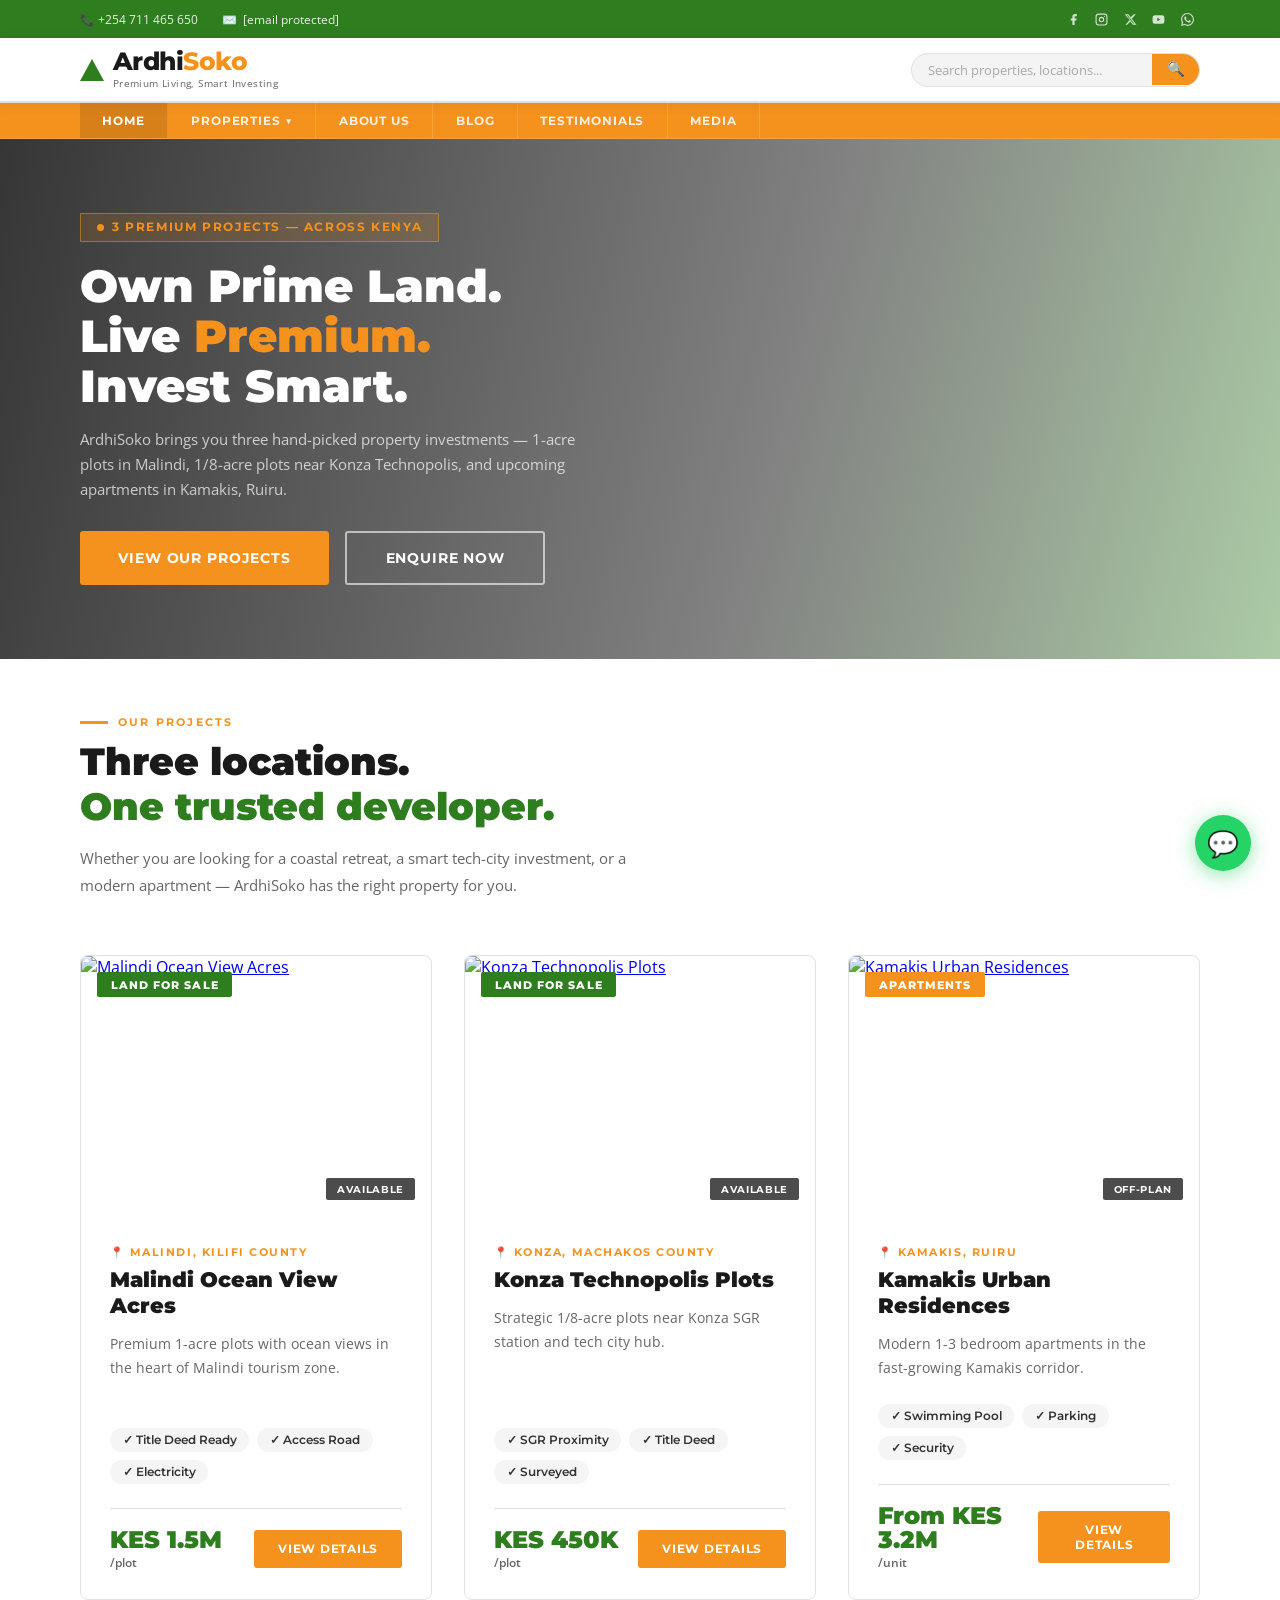
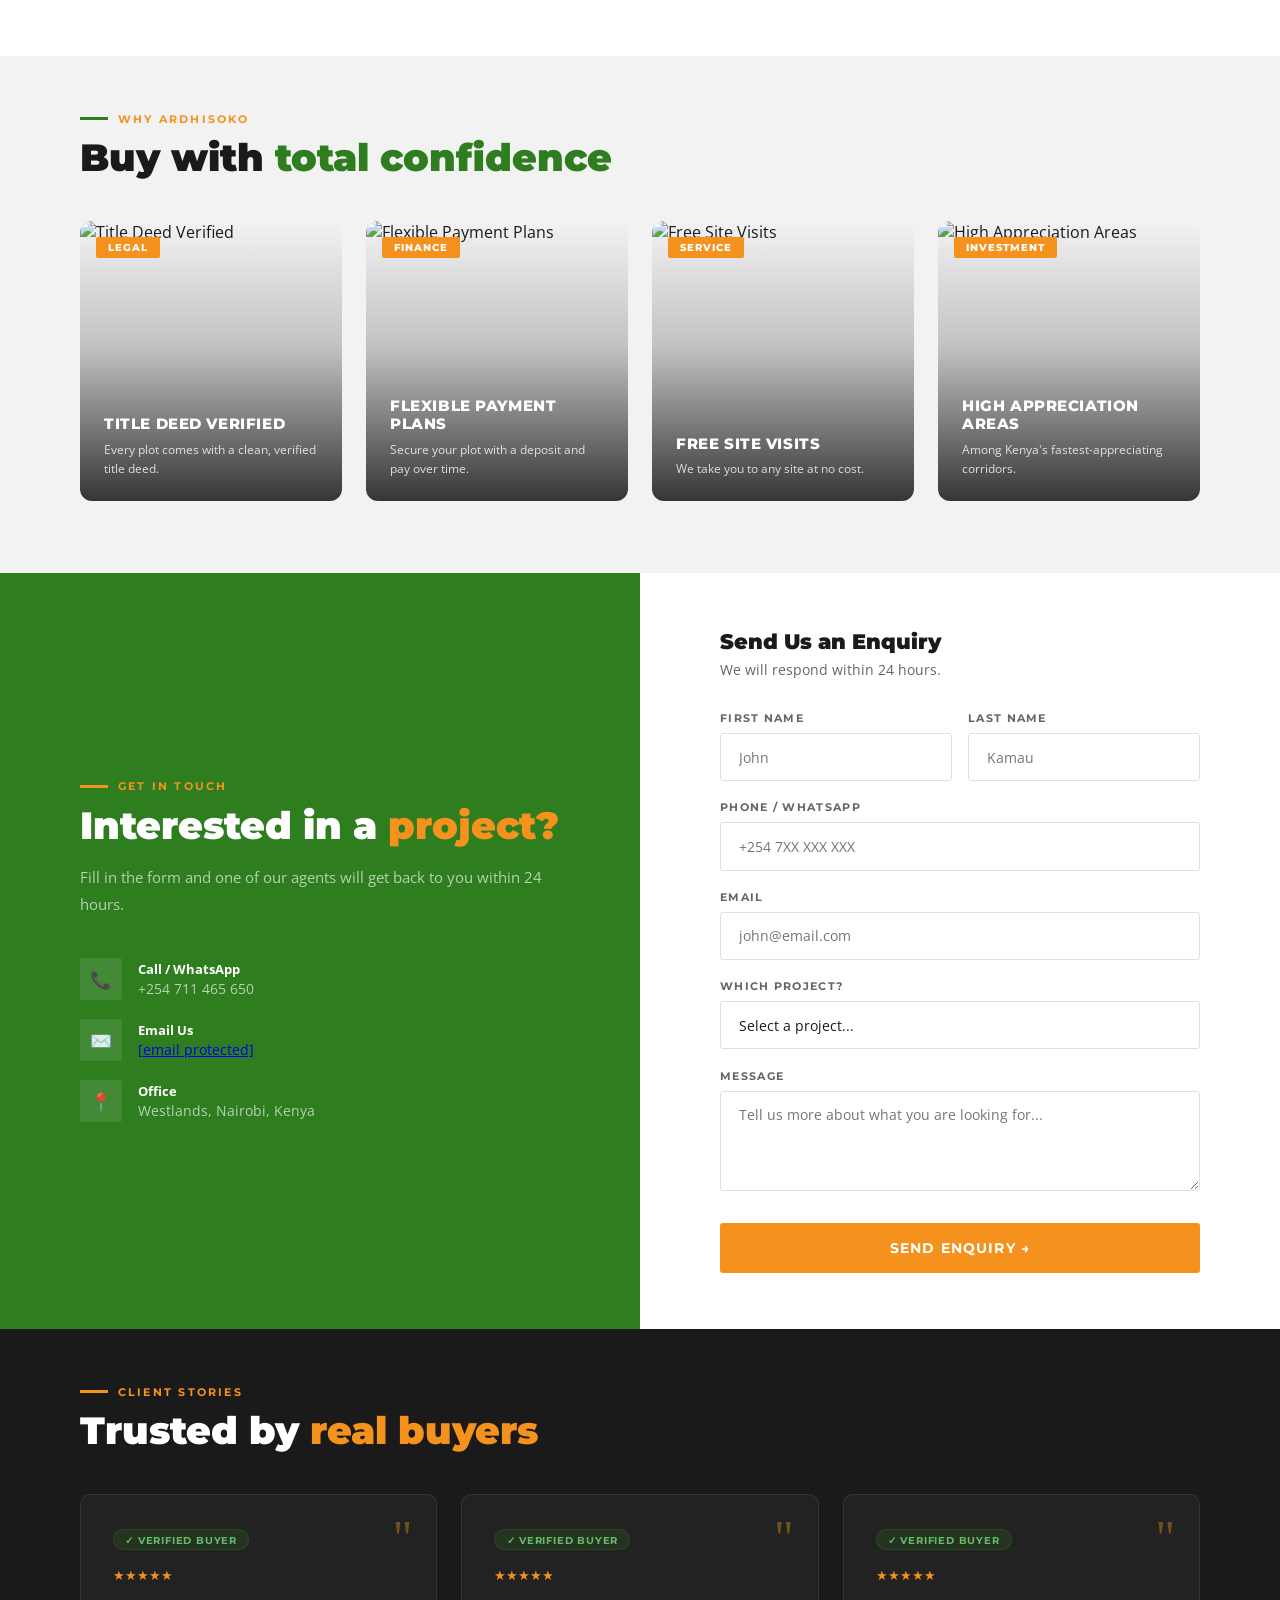
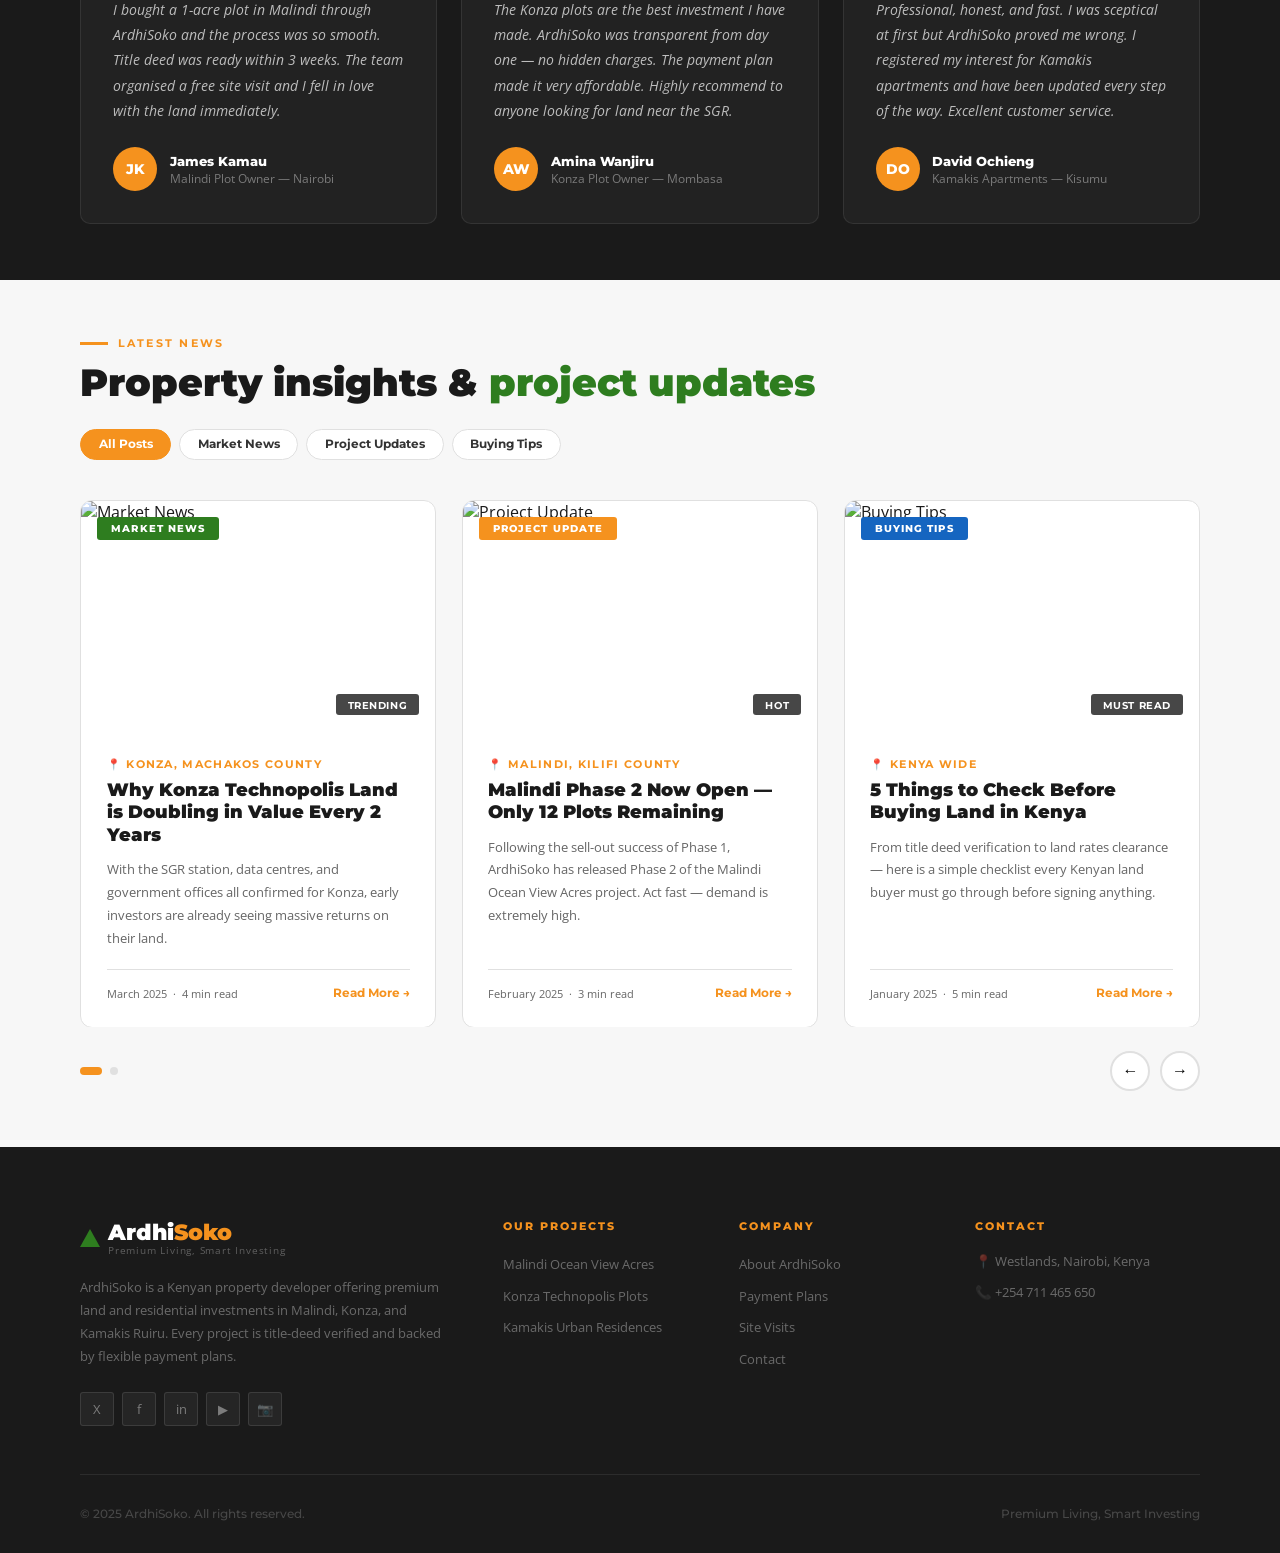
==== commit 8097f4ff: "Update index.html" ====
--- a/index.html
+++ b/index.html
@@ -260,7 +260,7 @@
   </div>
 </div>
 <div class="hero"><div class="hero-bg"></div><div class="hero-content"><div class="hero-badge"><div class="badge-dot"></div><span>3 Premium Projects &mdash; Across Kenya</span></div><h1 class="hero-title">Own Prime Land.<br>Live <span class="hl">Premium.</span><br>Invest Smart.</h1><p class="hero-sub">ArdhiSoko brings you three hand-picked property investments &mdash; 1-acre plots in Malindi, 1/8-acre plots near Konza Technopolis, and upcoming apartments in Kamakis, Ruiru.</p><div class="hero-btns"><button class="btn-primary" onclick="document.getElementById('projects').scrollIntoView({behavior:'smooth'})">View Our Projects</button><button class="btn-outline" onclick="document.getElementById('enquiry').scrollIntoView({behavior:'smooth'})">Enquire Now</button></div></div></div>
-<section class="sec" style="background:var(--white)" id="projects"><div class="sec-eyebrow">Our Projects</div><h2 class="sec-title">Three locations.<br><span>One trusted developer.</span></h2><p class="sec-desc">Whether you are looking for a coastal retreat, a smart tech-city investment, or a modern apartment &mdash; ArdhiSoko has the right property for you.</p><div class="projects-grid"><div class="proj-card"><div class="proj-img"><img src="https://images.unsplash.com/photo-1507525428034-b723cf961d3e?w=800&q=80" alt="Malindi Ocean View Acres"><span class="proj-tag tag-land">Land for Sale</span><span class="proj-status">Available</span></div><div class="proj-body"><div class="proj-location">&#128205; Malindi, Kilifi County</div><div class="proj-name">Malindi Ocean View Acres</div><p class="proj-desc">Premium 1-acre plots with ocean views in the heart of Malindi tourism zone.</p><div class="proj-features"><span class="proj-feat">&#10003; Title Deed Ready</span><span class="proj-feat">&#10003; Access Road</span><span class="proj-feat">&#10003; Electricity</span></div><div class="proj-price-row"><div><div class="proj-price">KES 1.5M</div><div class="proj-price-sub">/plot</div></div><button class="proj-cta" onclick="window.location='malindi.html'">View Details</button></div></div></div><div class="proj-card"><div class="proj-img"><img src="https://images.unsplash.com/photo-1486325212027-8081e485255e?w=800&q=80" alt="Konza Technopolis Plots"><span class="proj-tag tag-land">Land for Sale</span><span class="proj-status">Available</span></div><div class="proj-body"><div class="proj-location">&#128205; Konza, Machakos County</div><div class="proj-name">Konza Technopolis Plots</div><p class="proj-desc">Strategic 1/8-acre plots near Konza SGR station and tech city hub.</p><div class="proj-features"><span class="proj-feat">&#10003; SGR Proximity</span><span class="proj-feat">&#10003; Title Deed</span><span class="proj-feat">&#10003; Surveyed</span></div><div class="proj-price-row"><div><div class="proj-price">KES 450K</div><div class="proj-price-sub">/plot</div></div><button class="proj-cta" onclick="window.location='konza.html'">View Details</button></div></div></div><div class="proj-card"><div class="proj-img"><img src="https://images.unsplash.com/photo-1545324418-cc1a3fa10c00?w=800&q=80" alt="Kamakis Urban Residences"><span class="proj-tag tag-apt">Apartments</span><span class="proj-status">Off-Plan</span></div><div class="proj-body"><div class="proj-location">&#128205; Kamakis, Ruiru</div><div class="proj-name">Kamakis Urban Residences</div><p class="proj-desc">Modern 1-3 bedroom apartments in the fast-growing Kamakis corridor.</p><div class="proj-features"><span class="proj-feat">&#10003; Swimming Pool</span><span class="proj-feat">&#10003; Parking</span><span class="proj-feat">&#10003; Security</span></div><div class="proj-price-row"><div><div class="proj-price">From KES 3.2M</div><div class="proj-price-sub">/unit</div></div><button class="proj-cta" onclick="window.location='kamakis.html'">View Details</button></div></div></div></div></section>
+<section class="sec" style="background:var(--white)" id="projects"><div class="sec-eyebrow">Our Projects</div><h2 class="sec-title">Three locations.<br><span>One trusted developer.</span></h2><p class="sec-desc">Whether you are looking for a coastal retreat, a smart tech-city investment, or a modern apartment &mdash; ArdhiSoko has the right property for you.</p><div class="projects-grid"><div class="proj-card"><a href="malindi.html"><div class="proj-img"><img src="https://images.unsplash.com/photo-1507525428034-b723cf961d3e?w=800&q=80" alt="Malindi Ocean View Acres"><span class="proj-tag tag-land">Land for Sale</span><span class="proj-status">Available</span></div></a><div class="proj-body"><div class="proj-location">&#128205; Malindi, Kilifi County</div><div class="proj-name">Malindi Ocean View Acres</div><p class="proj-desc">Premium 1-acre plots with ocean views in the heart of Malindi tourism zone.</p><div class="proj-features"><span class="proj-feat">&#10003; Title Deed Ready</span><span class="proj-feat">&#10003; Access Road</span><span class="proj-feat">&#10003; Electricity</span></div><div class="proj-price-row"><div><div class="proj-price">KES 1.5M</div><div class="proj-price-sub">/plot</div></div><button class="proj-cta" onclick="window.location='malindi.html'">View Details</button></div></div></div><div class="proj-card"><a href="konza.html"><div class="proj-img"><img src="https://images.unsplash.com/photo-1486325212027-8081e485255e?w=800&q=80" alt="Konza Technopolis Plots"><span class="proj-tag tag-land">Land for Sale</span><span class="proj-status">Available</span></div></a><div class="proj-body"><div class="proj-location">&#128205; Konza, Machakos County</div><div class="proj-name">Konza Technopolis Plots</div><p class="proj-desc">Strategic 1/8-acre plots near Konza SGR station and tech city hub.</p><div class="proj-features"><span class="proj-feat">&#10003; SGR Proximity</span><span class="proj-feat">&#10003; Title Deed</span><span class="proj-feat">&#10003; Surveyed</span></div><div class="proj-price-row"><div><div class="proj-price">KES 450K</div><div class="proj-price-sub">/plot</div></div><button class="proj-cta" onclick="window.location='konza.html'">View Details</button></div></div></div><div class="proj-card"><a href="kamakis.html"><div class="proj-img"><img src="https://images.unsplash.com/photo-1545324418-cc1a3fa10c00?w=800&q=80" alt="Kamakis Urban Residences"><span class="proj-tag tag-apt">Apartments</span><span class="proj-status">Off-Plan</span></div></a><div class="proj-body"><div class="proj-location">&#128205; Kamakis, Ruiru</div><div class="proj-name">Kamakis Urban Residences</div><p class="proj-desc">Modern 1-3 bedroom apartments in the fast-growing Kamakis corridor.</p><div class="proj-features"><span class="proj-feat">&#10003; Swimming Pool</span><span class="proj-feat">&#10003; Parking</span><span class="proj-feat">&#10003; Security</span></div><div class="proj-price-row"><div><div class="proj-price">From KES 3.2M</div><div class="proj-price-sub">/unit</div></div><button class="proj-cta" onclick="window.location='kamakis.html'">View Details</button></div></div></div></div></section>
 <section class="sec why-section" style="background:#F2F2F2"><div class="sec-eyebrow">Why ArdhiSoko</div><h2 class="sec-title">Buy with <span style="color:var(--green)">total confidence</span></h2><div class="why-carousel-wrap"><div class="why-grid" id="why-grid"><div class="wc"><img class="wc-img" src="https://images.unsplash.com/photo-1589829545856-d10d557cf95f?w=700&q=80" alt="Title Deed Verified"><div class="wc-overlay"></div><span class="wc-tag">Legal</span><div class="wc-body"><div class="wc-title">Title Deed Verified</div><p class="wc-desc">Every plot comes with a clean, verified title deed.</p></div></div><div class="wc"><img class="wc-img" src="https://images.unsplash.com/photo-1554224155-6726b3ff858f?w=700&q=80" alt="Flexible Payment Plans"><div class="wc-overlay"></div><span class="wc-tag">Finance</span><div class="wc-body"><div class="wc-title">Flexible Payment Plans</div><p class="wc-desc">Secure your plot with a deposit and pay over time.</p></div></div><div class="wc"><img class="wc-img" src="https://images.unsplash.com/photo-1506905925346-21bda4d32df4?w=700&q=80" alt="Free Site Visits"><div class="wc-overlay"></div><span class="wc-tag">Service</span><div class="wc-body"><div class="wc-title">Free Site Visits</div><p class="wc-desc">We take you to any site at no cost.</p></div></div><div class="wc"><img class="wc-img" src="https://images.unsplash.com/photo-1611974789855-9c2a0a7236a3?w=700&q=80" alt="High Appreciation Areas"><div class="wc-overlay"></div><span class="wc-tag">Investment</span><div class="wc-body"><div class="wc-title">High Appreciation Areas</div><p class="wc-desc">Among Kenya's fastest-appreciating corridors.</p></div></div></div><div class="why-dots" id="why-dots"><button class="why-dot active" onclick="scrollToCard(0)"></button><button class="why-dot" onclick="scrollToCard(1)"></button><button class="why-dot" onclick="scrollToCard(2)"></button><button class="why-dot" onclick="scrollToCard(3)"></button></div></div></section>
 <div class="enquiry-sec" id="enquiry"><div class="enquiry-left"><div class="sec-eyebrow">Get in Touch</div><h2 class="sec-title">Interested in a <span>project?</span></h2><p class="sec-desc">Fill in the form and one of our agents will get back to you within 24 hours.</p><div class="contact-items"><div class="contact-item"><div class="contact-item-icon">&#128222;</div><div><strong>Call / WhatsApp</strong><span>+254 711 465 650</span></div></div><div class="contact-item"><div class="contact-item-icon">&#9993;&#65039;</div><div><strong>Email Us</strong><span><a href="/cdn-cgi/l/email-protection" class="__cf_email__" data-cfemail="3c54595050537c5d4e5854554f535753125f53125759">[email&#160;protected]</a></span></div></div><div class="contact-item"><div class="contact-item-icon">&#128205;</div><div><strong>Office</strong><span>Westlands, Nairobi, Kenya</span></div></div></div></div><div class="enquiry-right"><h3>Send Us an Enquiry</h3><p>We will respond within 24 hours.</p><div class="form-row"><div class="form-group"><label>First Name</label><input type="text" placeholder="John"></div><div class="form-group"><label>Last Name</label><input type="text" placeholder="Kamau"></div></div><div class="form-group"><label>Phone / WhatsApp</label><input type="tel" placeholder="+254 7XX XXX XXX"></div><div class="form-group"><label>Email</label><input type="email" placeholder="john@email.com"></div><div class="form-group"><label>Which Project?</label><select><option value="">Select a project...</option><option>Malindi Ocean View Acres (48 &mdash; KES 1.5M)</option><option>Konza Technopolis Plots (120 &mdash; KES 450K)</option><option>Kamakis Urban Residences (36 &mdash; From KES 3.2M)</option><option>All projects</option></select></div><div class="form-group"><label>Message</label><textarea placeholder="Tell us more about what you are looking for..."></textarea></div><button class="form-submit" onclick="this.textContent='Sent! We will be in touch.';this.style.background='#43A047';this.disabled=true">Send Enquiry &rarr;</button></div></div>
 
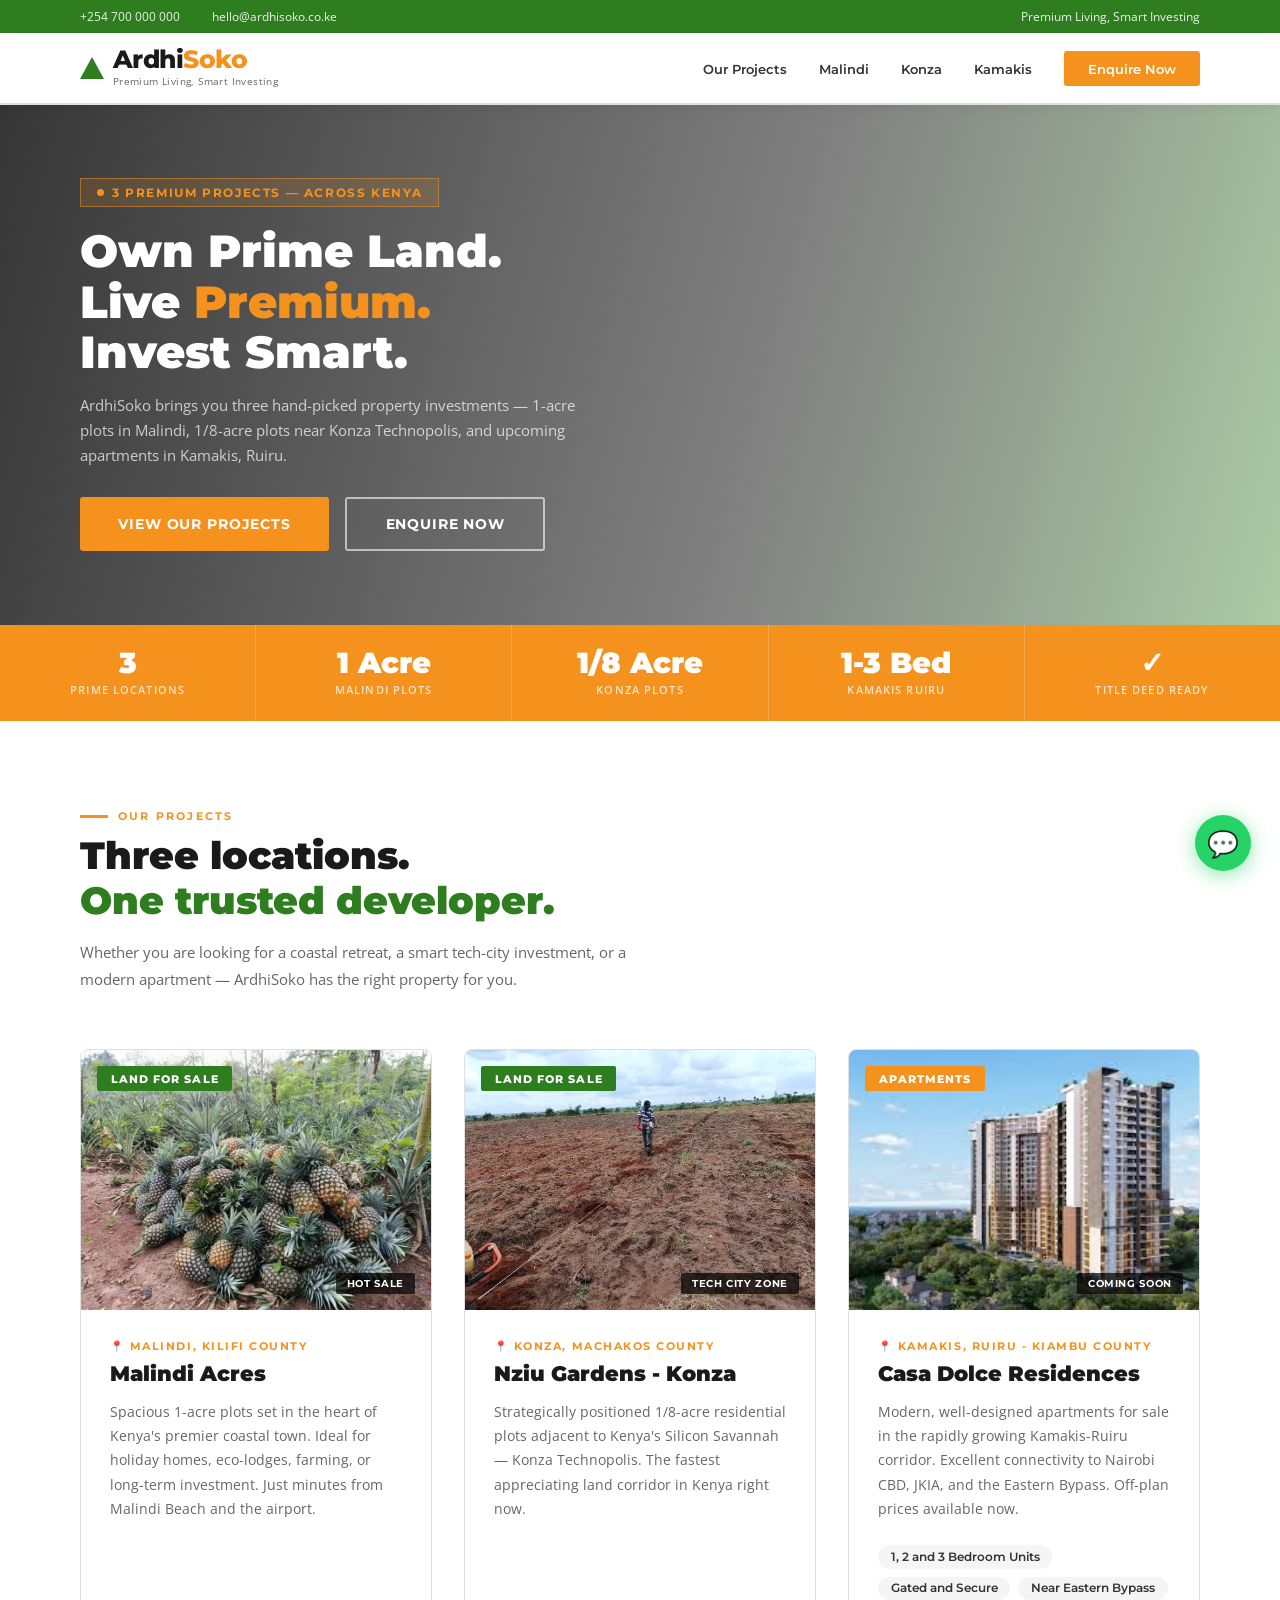
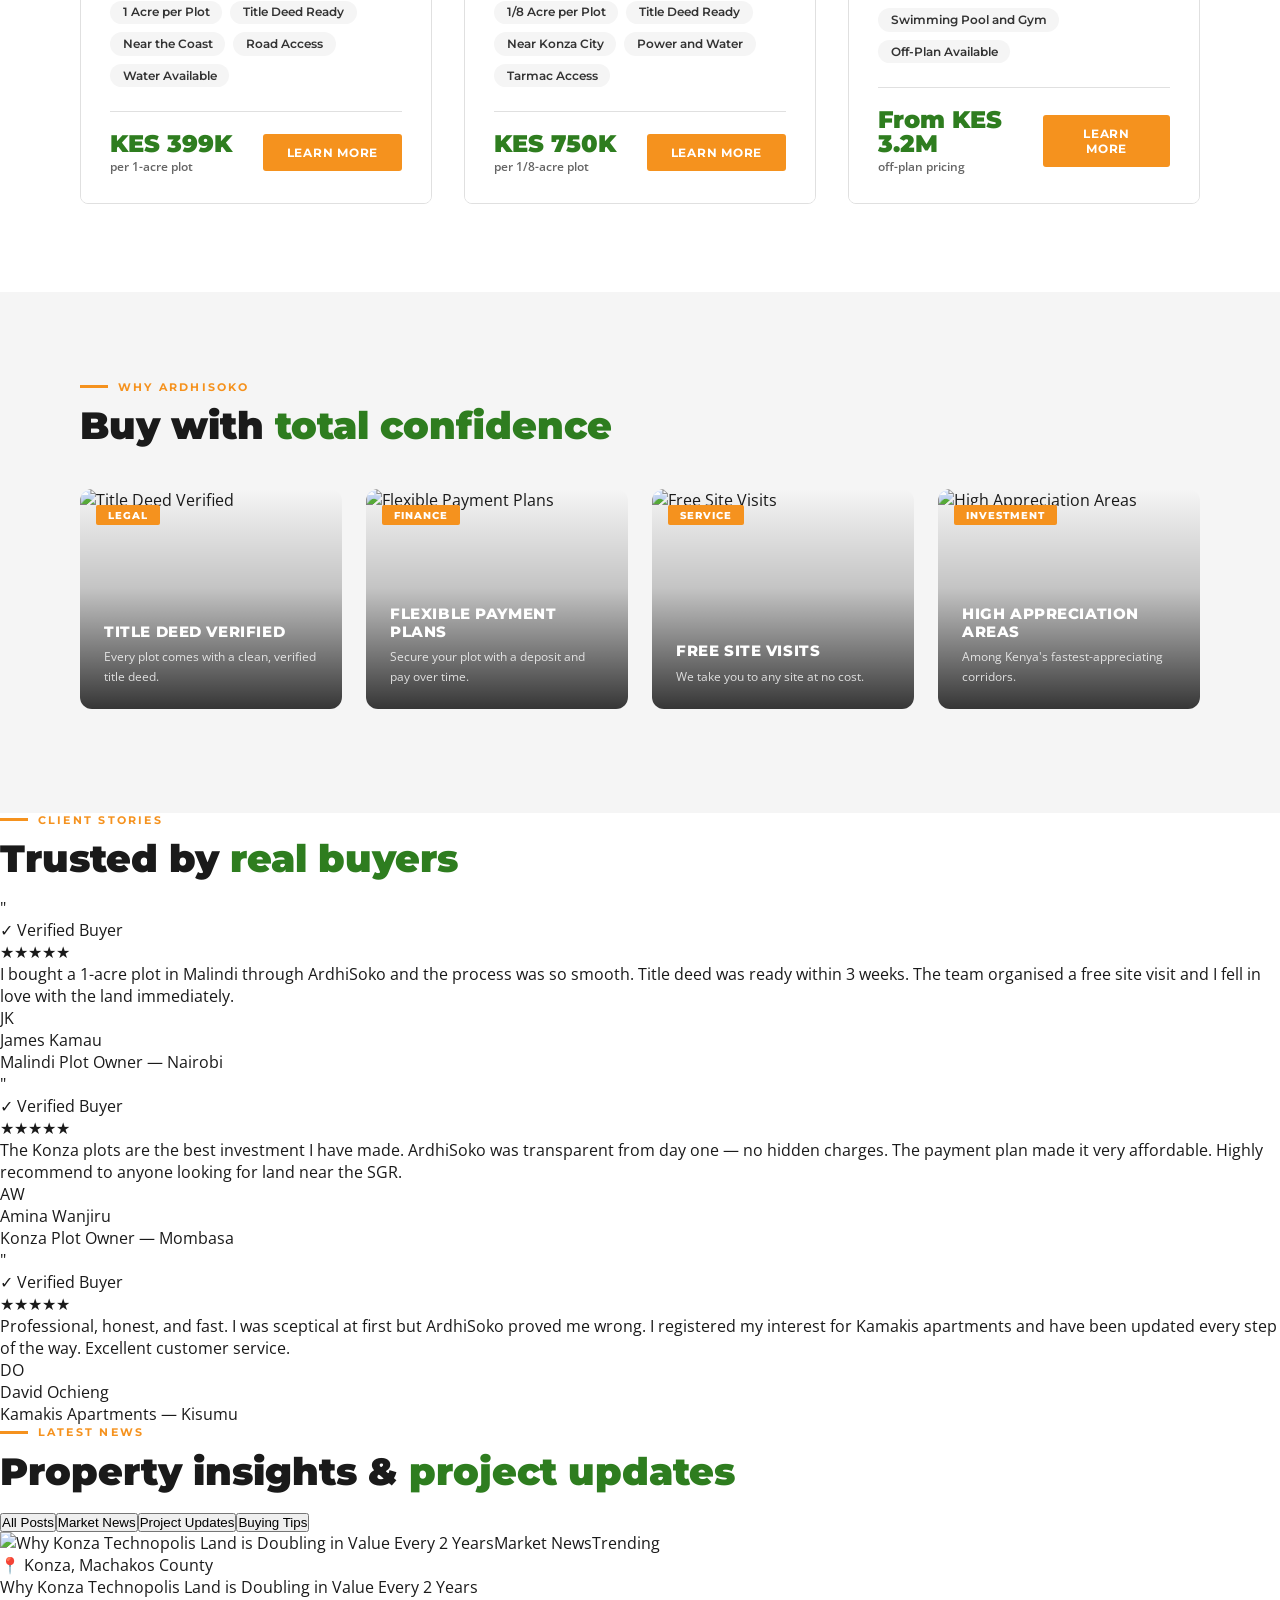
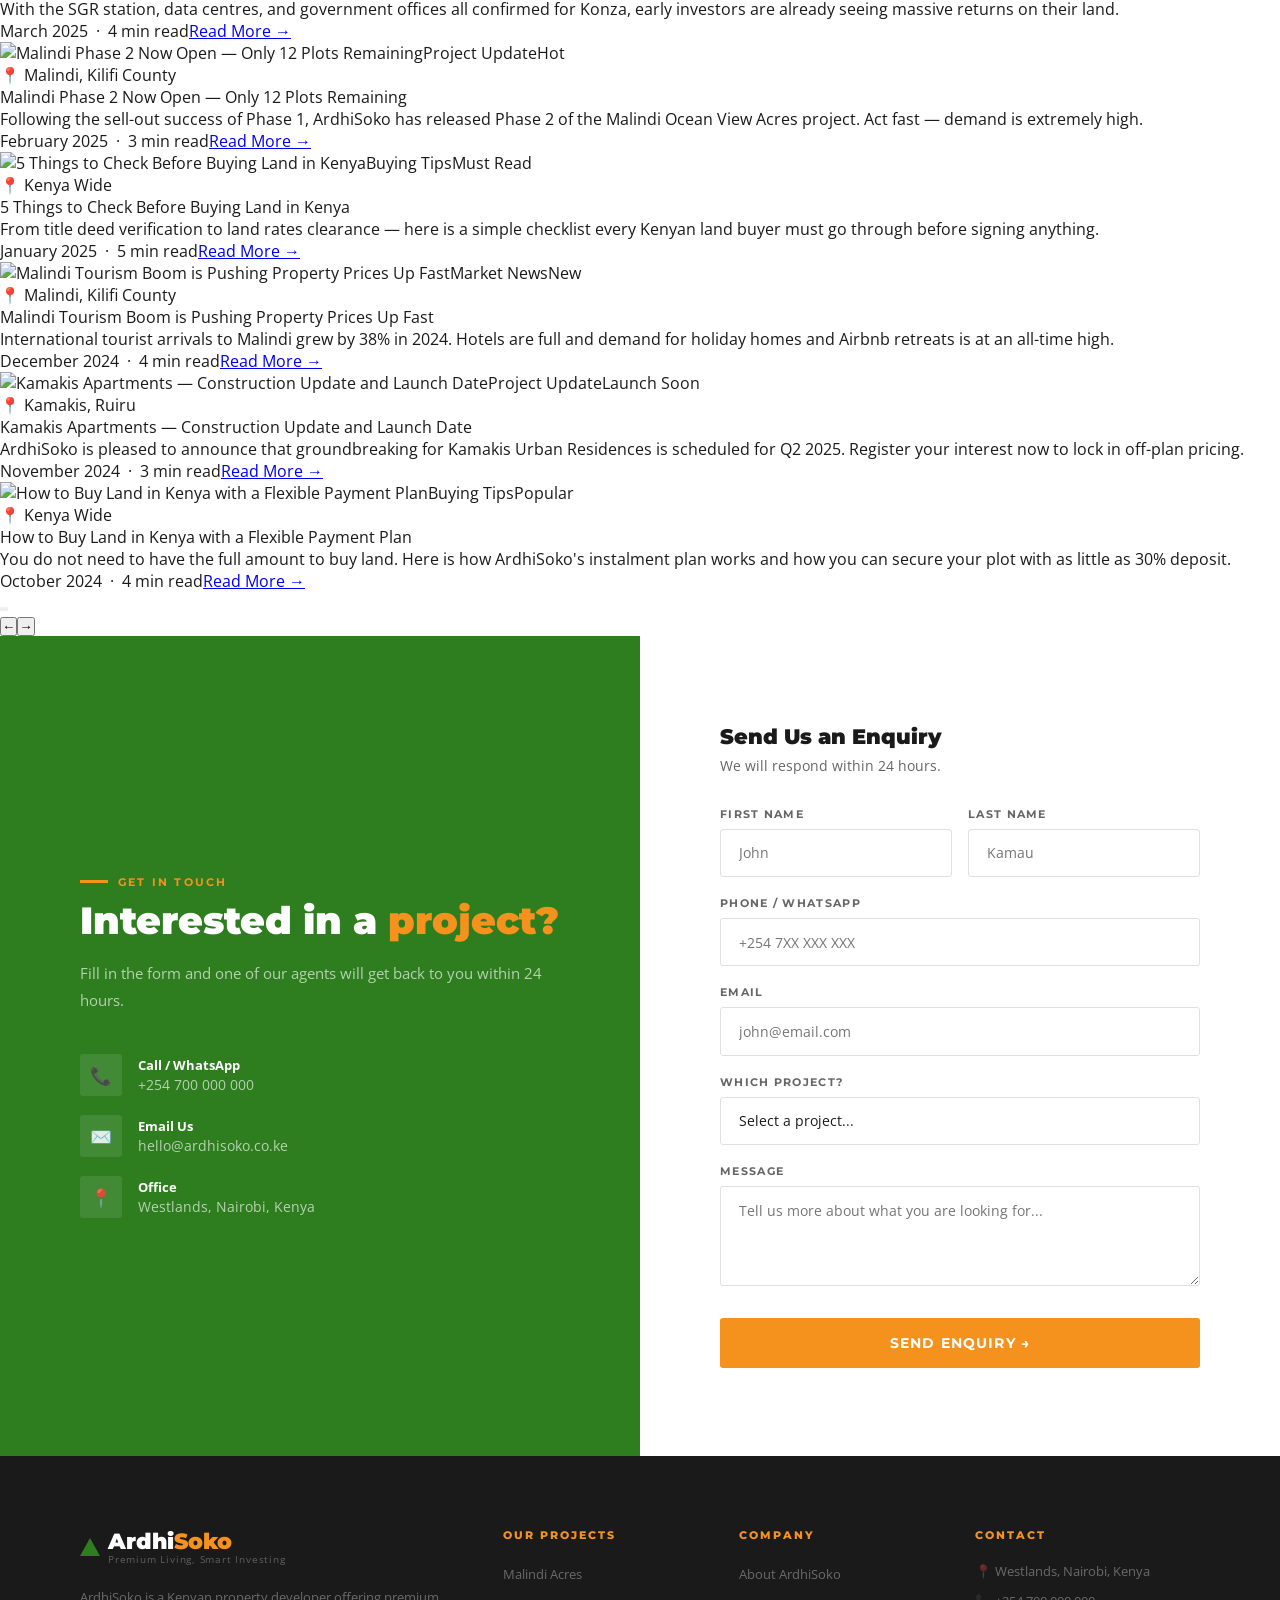
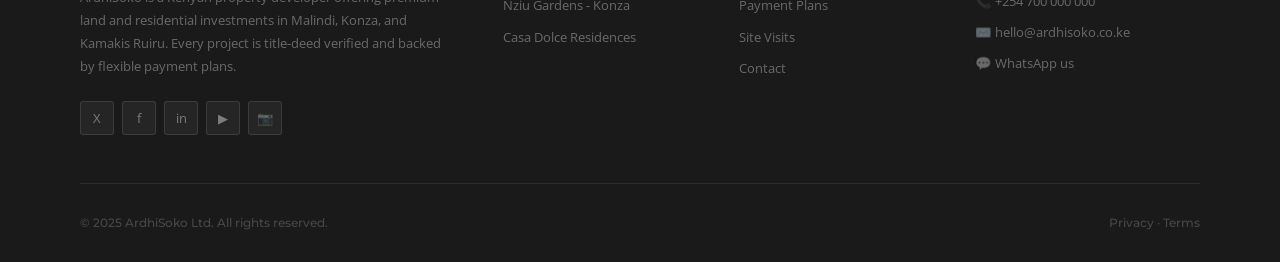
==== commit 2535e3aa: "Update index.html via ArdhiSoko Admin" ====
--- a/index.html
+++ b/index.html
@@ -1,520 +1,38 @@
-<!DOCTYPE html>
-<html lang="en">
-<head>
-<meta charset="UTF-8">
-<meta name="viewport" content="width=device-width, initial-scale=1.0">
-<title>ArdhiSoko — Premium Living, Smart Investing</title>
-<link href="https://fonts.googleapis.com/css2?family=Montserrat:wght@400;500;600;700;800;900&family=Open+Sans:wght@300;400;600&display=swap" rel="stylesheet">
-<style>
-:root{--orange:#F5921E;--orange-dark:#c47518;--orange-light:#feefdd;--green:#2E7D1F;--green-dark:#256419;--green-light:#e0ecdd;--black:#1A1A1A;--gray-dark:#333;--gray:#666;--gray-light:#F5F5F5;--border:#E0E0E0;--white:#fff;}
-*{margin:0;padding:0;box-sizing:border-box;}html{scroll-behavior:smooth;}body{font-family:'Open Sans',sans-serif;background:var(--white);color:var(--black);overflow-x:hidden;}.top-bar{background:var(--green);display:flex;justify-content:space-between;align-items:center;padding:.38rem 5rem;font-size:.75rem;color:rgba(255,255,255,.9);}.top-bar-left{display:flex;gap:1.5rem;align-items:center;align-items:center;}.top-bar-left a{color:rgba(255,255,255,.9);text-decoration:none;}nav{position:sticky;top:0;z-index:200;background:var(--white);border-bottom:2px solid var(--border);display:flex;align-items:center;padding:.7rem 5rem;box-shadow:0 2px 12px rgba(0,0,0,.07);}.logo{display:flex;align-items:center;gap:.55rem;text-decoration:none;}.logo-triangle{width:0;height:0;border-left:12px solid transparent;border-right:12px solid transparent;border-bottom:22px solid var(--green);flex-shrink:0;}.logo-text{font-family:'Montserrat',sans-serif;font-size:1.55rem;font-weight:800;letter-spacing:-.02em;line-height:1;}.logo-text .ardhi{color:var(--black);}.logo-text .soko{color:var(--orange);}.logo-tagline{font-size:.62rem;color:var(--gray);letter-spacing:.04em;margin-top:2px;}.nav-links{display:flex;gap:2rem;list-style:none;align-items:center;}.nav-links a{font-family:'Montserrat',sans-serif;font-size:.82rem;font-weight:600;color:#333;text-decoration:none;transition:color .2s;}.nav-links a:hover{color:var(--orange);}.nav-cta{background:var(--orange)!important;color:var(--white)!important;padding:.6rem 1.5rem;border-radius:3px;}.hero{position:relative;overflow:hidden;min-height:520px;max-height:620px;display:flex;align-items:center;}.hero-bg{position:absolute;inset:0;background:url('https://images.unsplash.com/photo-1500382017468-9049fed747ef?w=1600&q=80') center/cover;}.hero-bg::after{content:'';position:absolute;inset:0;background:linear-gradient(105deg,rgba(26,26,26,.88) 0%,rgba(26,26,26,.55) 60%,rgba(46,125,31,.4) 100%);}.hero-content{position:relative;z-index:2;padding:3rem 5rem;max-width:720px;}.hero-badge{display:inline-flex;align-items:center;gap:.5rem;background:rgba(245,146,30,.15);border:1px solid rgba(245,146,30,.5);padding:.4rem 1rem;margin-bottom:1.2rem;}.badge-dot{width:7px;height:7px;border-radius:50%;background:var(--orange);animation:blink 2s infinite;}@keyframes blink{0%,100%{opacity:1}50%{opacity:.3}}.hero-badge span{font-family:'Montserrat',sans-serif;font-size:.72rem;font-weight:700;letter-spacing:.14em;text-transform:uppercase;color:var(--orange);}h1.hero-title{font-family:'Montserrat',sans-serif;font-size:clamp(1.8rem,3.5vw,2.8rem);font-weight:900;line-height:1.12;color:var(--white);margin-bottom:1rem;}.hl{color:var(--orange);}.hero-sub{font-size:.92rem;color:rgba(255,255,255,.72);line-height:1.7;max-width:500px;margin-bottom:1.8rem;}.hero-btns{display:flex;gap:1rem;flex-wrap:wrap;}.btn-primary{background:var(--orange);color:var(--white);border:none;padding:1rem 2.4rem;font-family:'Montserrat',sans-serif;font-size:.88rem;font-weight:700;letter-spacing:.06em;text-transform:uppercase;cursor:pointer;border-radius:3px;transition:background .2s;}.btn-primary:hover{background:var(--orange-dark);}.btn-outline{background:transparent;color:var(--white);border:2px solid rgba(255,255,255,.6);padding:1rem 2.4rem;font-family:'Montserrat',sans-serif;font-size:.88rem;font-weight:700;letter-spacing:.06em;text-transform:uppercase;cursor:pointer;border-radius:3px;transition:all .2s;}.btn-outline:hover{background:var(--white);color:var(--black);}
-.sec{padding:3.5rem 5rem;}.sec-eyebrow{font-family:'Montserrat',sans-serif;font-size:.7rem;font-weight:700;letter-spacing:.2em;text-transform:uppercase;color:var(--orange);margin-bottom:.6rem;display:flex;align-items:center;gap:.6rem;}.sec-eyebrow::before{content:'';width:28px;height:3px;background:var(--orange);display:inline-block;}.sec-title{font-family:'Montserrat',sans-serif;font-size:clamp(1.8rem,3vw,2.6rem);font-weight:900;line-height:1.18;color:var(--black);margin-bottom:1rem;}.sec-title span{color:var(--green);}.sec-desc{font-size:.95rem;color:var(--gray);line-height:1.78;max-width:560px;}.projects-grid{display:grid;grid-template-columns:repeat(3,1fr);gap:2rem;margin-top:3.5rem;}.proj-card{border-radius:8px;overflow:hidden;border:1px solid var(--border);transition:transform .35s,box-shadow .35s;cursor:pointer;display:flex;flex-direction:column;}.proj-card:hover{transform:translateY(-8px);box-shadow:0 24px 60px rgba(0,0,0,.14);}.proj-img{height:260px;overflow:hidden;position:relative;}.proj-img img{width:100%;height:100%;object-fit:cover;transition:transform .6s;}.proj-card:hover .proj-img img{transform:scale(1.06);}.proj-tag{position:absolute;top:1rem;left:1rem;font-family:'Montserrat',sans-serif;font-size:.68rem;font-weight:800;letter-spacing:.1em;text-transform:uppercase;padding:.32rem .85rem;color:var(--white);border-radius:2px;}.tag-land{background:var(--green);}.tag-apt{background:var(--orange);}.proj-status{position:absolute;bottom:1rem;right:1rem;background:rgba(0,0,0,.7);color:var(--white);font-family:'Montserrat',sans-serif;font-size:.65rem;font-weight:700;padding:.28rem .7rem;border-radius:2px;letter-spacing:.06em;text-transform:uppercase;}.proj-body{padding:1.8rem;flex:1;display:flex;flex-direction:column;background:var(--white);}.proj-location{font-family:'Montserrat',sans-serif;font-size:.68rem;font-weight:700;letter-spacing:.14em;text-transform:uppercase;color:var(--orange);margin-bottom:.5rem;}.proj-name{font-family:'Montserrat',sans-serif;font-size:1.3rem;font-weight:900;color:var(--black);line-height:1.25;margin-bottom:.8rem;}.proj-desc{font-size:.88rem;color:var(--gray);line-height:1.72;margin-bottom:1.5rem;flex:1;}.proj-features{display:flex;flex-wrap:wrap;gap:.5rem;margin-bottom:1.5rem;}.proj-feat{display:inline-flex;align-items:center;gap:.35rem;background:var(--gray-light);padding:.3rem .8rem;font-family:'Montserrat',sans-serif;font-size:.72rem;font-weight:600;color:#333;border-radius:20px;}.proj-price-row{display:flex;justify-content:space-between;align-items:center;padding-top:1.2rem;border-top:1px solid var(--border);}.proj-price{font-family:'Montserrat',sans-serif;font-size:1.5rem;font-weight:900;color:var(--green);line-height:1;}.proj-price-sub{font-size:.72rem;color:var(--gray);font-weight:600;margin-top:.2rem;}.proj-cta{background:var(--orange);color:var(--white);border:none;padding:.7rem 1.5rem;border-radius:3px;font-family:'Montserrat',sans-serif;font-size:.78rem;font-weight:700;letter-spacing:.06em;text-transform:uppercase;cursor:pointer;transition:background .2s;}.proj-cta:hover{background:var(--orange-dark);}.detail-strip{display:grid;grid-template-columns:1fr 1fr;overflow:hidden;min-height:480px;}.detail-strip.reverse{direction:rtl;}.detail-strip.reverse>*{direction:ltr;}.detail-img{overflow:hidden;}.detail-img img{width:100%;height:100%;object-fit:cover;}.detail-content{padding:5rem;display:flex;flex-direction:column;justify-content:center;}.strip-green{background:var(--green);}.strip-green .sec-eyebrow,.strip-green .sec-eyebrow::before{color:var(--orange);background:var(--orange);}.strip-green .sec-title{color:var(--white);}.strip-green .sec-title span{color:var(--orange);}.strip-green .sec-desc{color:rgba(255,255,255,.7);max-width:100%;}.strip-light{background:var(--gray-light);}.strip-dark{background:var(--black);}.strip-dark .sec-eyebrow{color:var(--orange);}.strip-dark .sec-eyebrow::before{background:var(--orange);}.strip-dark .sec-title{color:var(--white);}.strip-dark .sec-title span{color:var(--orange);}.strip-dark .sec-desc{color:rgba(255,255,255,.55);max-width:100%;}.detail-specs{display:grid;grid-template-columns:1fr 1fr;gap:1rem;margin:2rem 0;}.dspec{padding:1rem 1.2rem;background:rgba(255,255,255,.08);border-left:3px solid var(--orange);}.strip-light .dspec{background:var(--white);}.dspec-val{font-family:'Montserrat',sans-serif;font-size:1.1rem;font-weight:900;color:var(--orange);line-height:1;}.dspec-key{font-size:.72rem;font-weight:600;letter-spacing:.08em;text-transform:uppercase;margin-top:.25rem;}.strip-green .dspec-key{color:rgba(255,255,255,.6);}.strip-dark .dspec-key{color:rgba(255,255,255,.5);}.strip-light .dspec-key{color:var(--gray);}.detail-btn{display:inline-flex;align-items:center;gap:.6rem;background:var(--orange);color:var(--white);border:none;padding:1rem 2.2rem;font-family:'Montserrat',sans-serif;font-size:.85rem;font-weight:700;letter-spacing:.06em;text-transform:uppercase;cursor:pointer;border-radius:3px;width:fit-content;transition:background .2s;margin-top:.5rem;}.detail-btn:hover{background:var(--orange-dark);}.why-grid{display:grid;grid-template-columns:repeat(4,1fr);gap:1.5rem;margin-top:2rem;}.why-carousel-wrap{position:relative;}.why-section .sec-eyebrow::before{background:var(--green);}
-.why-dot.active{background:#fff;width:22px;border-radius:4px;}
-.why-dots{display:none;justify-content:center;gap:.5rem;margin-top:1.5rem;}.why-dot{width:8px;height:8px;border-radius:50%;background:var(--border);border:none;padding:0;cursor:pointer;transition:background .2s;}.why-dot.active{background:var(--green);width:22px;border-radius:4px;}.why-grid{display:flex;overflow-x:auto;scroll-snap-type:x mandatory;-webkit-overflow-scrolling:touch;gap:1.5rem;padding-bottom:1rem;scrollbar-width:none;margin-top:2.5rem;}.why-grid::-webkit-scrollbar{display:none;}.wc{border-radius:12px;overflow:hidden;position:relative;height:280px;cursor:pointer;}.wc-img{position:absolute;inset:0;width:100%;height:100%;object-fit:cover;transition:transform .5s;}.wc:hover .wc-img{transform:scale(1.06);}.wc-overlay{position:absolute;inset:0;background:linear-gradient(to top,rgba(0,0,0,.78) 0%,rgba(0,0,0,.2) 55%,transparent 100%);}.wc-body{position:absolute;bottom:0;left:0;right:0;padding:1.4rem 1.5rem;}.wc-title{font-family:'Montserrat',sans-serif;font-size:.92rem;font-weight:800;color:#fff;text-transform:uppercase;letter-spacing:.04em;margin-bottom:.4rem;}.wc-desc{font-size:.78rem;color:rgba(255,255,255,.8);line-height:1.55;}.wc-tag{position:absolute;top:1rem;left:1rem;background:var(--orange);color:#fff;font-family:'Montserrat',sans-serif;font-size:.62rem;font-weight:800;letter-spacing:.1em;text-transform:uppercase;padding:.28rem .75rem;border-radius:2px;}@media(min-width:1101px){.wc{min-width:calc(25% - 1.2rem);max-width:none;flex:1;}}@media(max-width:680px){.wc{min-width:82vw;height:200px;}}.enquiry-sec{background:var(--green);display:grid;grid-template-columns:1fr 1fr;overflow:hidden;}.enquiry-left{padding:3.5rem 5rem;display:flex;flex-direction:column;justify-content:center;}.enquiry-left .sec-eyebrow{color:var(--orange);}.enquiry-left .sec-eyebrow::before{background:var(--orange);}.enquiry-left .sec-title{color:var(--white);}.enquiry-left .sec-title span{color:var(--orange);}.enquiry-left .sec-desc{color:rgba(255,255,255,.65);margin-bottom:2.5rem;max-width:100%;}.contact-items{display:flex;flex-direction:column;gap:1.2rem;}.contact-item{display:flex;align-items:center;gap:1rem;color:rgba(255,255,255,.85);font-size:.92rem;}.contact-item-icon{width:42px;height:42px;background:rgba(255,255,255,.1);border-radius:3px;display:flex;align-items:center;justify-content:center;font-size:1.1rem;flex-shrink:0;}.contact-item strong{display:block;font-weight:700;font-size:.8rem;color:var(--white);}.contact-item span{font-size:.85rem;color:rgba(255,255,255,.65);}.enquiry-right{background:var(--white);padding:3.5rem 5rem;}.enquiry-right h3{font-family:'Montserrat',sans-serif;font-size:1.3rem;font-weight:900;color:var(--black);margin-bottom:.4rem;}.enquiry-right p{font-size:.85rem;color:var(--gray);margin-bottom:2rem;}.form-group{margin-bottom:1.2rem;}.form-group label{display:block;font-family:'Montserrat',sans-serif;font-size:.68rem;font-weight:700;letter-spacing:.12em;text-transform:uppercase;color:var(--gray);margin-bottom:.5rem;}.form-group input,.form-group select,.form-group textarea{width:100%;padding:.85rem 1.1rem;border:1.5px solid var(--border);border-radius:3px;font-family:'Open Sans',sans-serif;font-size:.9rem;color:var(--black);outline:none;transition:border-color .2s;background:var(--white);appearance:none;}.form-group input:focus,.form-group select:focus,.form-group textarea:focus{border-color:var(--orange);}.form-group textarea{resize:vertical;min-height:100px;}.form-row{display:grid;grid-template-columns:1fr 1fr;gap:1rem;}.form-submit{background:var(--orange);color:var(--white);border:none;width:100%;padding:1rem;font-family:'Montserrat',sans-serif;font-size:.9rem;font-weight:700;letter-spacing:.08em;text-transform:uppercase;cursor:pointer;border-radius:3px;transition:background .2s;margin-top:.5rem;}.form-submit:hover{background:var(--orange-dark);}footer{background:var(--black);padding:4.5rem 5rem 2rem;}.f-grid{display:grid;grid-template-columns:2fr 1fr 1fr 1.2fr;gap:3rem;padding-bottom:3rem;border-bottom:1px solid rgba(255,255,255,.08);margin-bottom:2rem;}.f-logo-wrap{margin-bottom:1.2rem;display:flex;align-items:center;gap:.5rem;}.f-logo-tri{width:0;height:0;border-left:10px solid transparent;border-right:10px solid transparent;border-bottom:18px solid var(--green);}.f-logo-text{font-family:'Montserrat',sans-serif;font-size:1.35rem;font-weight:900;}.f-logo-text .ardhi{color:var(--white);}.f-logo-text .soko{color:var(--orange);}.f-tagline{font-size:.62rem;color:rgba(255,255,255,.3);letter-spacing:.08em;margin-top:-2px;}.f-about{font-size:.82rem;color:rgba(255,255,255,.35);line-height:1.75;margin-bottom:1.5rem;}.f-socials{display:flex;gap:.5rem;}.fsoc{width:34px;height:34px;background:rgba(255,255,255,.05);border:1px solid rgba(255,255,255,.1);display:flex;align-items:center;justify-content:center;font-size:.82rem;color:rgba(255,255,255,.4);cursor:pointer;border-radius:3px;transition:all .2s;}.fsoc:hover{background:var(--orange);border-color:var(--orange);color:var(--white);}.f-col h5{font-family:'Montserrat',sans-serif;font-size:.68rem;font-weight:800;letter-spacing:.18em;text-transform:uppercase;color:var(--orange);margin-bottom:1.2rem;}.f-links{list-style:none;}.f-links li{margin-bottom:.6rem;}.f-links a{font-size:.83rem;color:rgba(255,255,255,.35);text-decoration:none;transition:color .2s;}.f-links a:hover{color:var(--white);}.f-contact{list-style:none;}.f-contact li{display:flex;align-items:flex-start;gap:.65rem;margin-bottom:.8rem;font-size:.83rem;color:rgba(255,255,255,.35);}.f-bottom{display:flex;justify-content:space-between;align-items:center;font-size:.74rem;color:rgba(255,255,255,.2);font-family:'Montserrat',sans-serif;font-weight:500;}.wa-btn{position:fixed;bottom:1.8rem;right:1.8rem;z-index:999;background:#25D366;color:var(--white);width:56px;height:56px;border-radius:50%;display:flex;align-items:center;justify-content:center;font-size:1.6rem;text-decoration:none;box-shadow:0 4px 20px rgba(37,211,102,.5);transition:transform .2s;}.wa-btn:hover{transform:scale(1.1);}@media(max-width:1100px){nav,.top-bar,.sec,footer{padding-left:2rem;padding-right:2rem;}.hero-content{padding:3rem 2rem;}.hero{min-height:420px;max-height:520px;}.projects-grid{grid-template-columns:1fr;max-width:560px;margin-left:auto;margin-right:auto;}.detail-strip{grid-template-columns:1fr;}.detail-strip.reverse{direction:ltr;}.detail-img{height:300px;}.detail-content{padding:3.5rem 2rem;}.why-grid{grid-template-columns:1fr 1fr;}.enquiry-sec{grid-template-columns:1fr;}.enquiry-left,.enquiry-right{padding:2.5rem 2rem;}.f-grid{grid-template-columns:1fr 1fr;gap:2rem;}}@media(max-width:680px){.top-bar{padding:.4rem 1rem;}.top-bar-left{display:none;}nav{padding:.6rem 1rem;}.nav-links{display:none;}.hero-content{padding:2.5rem 1.5rem;}.hero{min-height:380px;max-height:480px;}.sec{padding:2rem 1.5rem;}.stats-strip{flex-wrap:wrap;}.why-dots{display:flex;}.form-row{grid-template-columns:1fr;}.f-grid{grid-template-columns:1fr;}footer{padding:3rem 1.5rem 2rem;}}
-
-/* ── TESTIMONIALS ── */
-.testi-section{background:var(--black);padding:3.5rem 5rem;}
-.testi-section .sec-eyebrow{color:var(--orange);}
-.testi-section .sec-eyebrow::before{background:var(--orange);}
-.testi-section .sec-title{color:#fff;}
-.testi-section .sec-title span{color:var(--orange);}
-.testi-grid{display:grid;grid-template-columns:repeat(3,1fr);gap:1.5rem;margin-top:1.5rem;}
-.testi-card{background:rgba(255,255,255,.04);border:1px solid rgba(255,255,255,.08);border-radius:10px;padding:2rem;position:relative;}
-.testi-quote{font-size:3rem;line-height:1;color:var(--orange);font-family:Georgia,serif;position:absolute;top:1.2rem;right:1.5rem;opacity:.4;}
-.testi-text{font-size:.88rem;color:rgba(255,255,255,.7);line-height:1.8;margin-bottom:1.5rem;font-style:italic;}
-.testi-author{display:flex;align-items:center;gap:.8rem;}
-.testi-avatar{width:44px;height:44px;border-radius:50%;background:var(--orange);display:flex;align-items:center;justify-content:center;font-family:'Montserrat',sans-serif;font-size:.9rem;font-weight:800;color:#fff;flex-shrink:0;}
-.testi-name{font-family:'Montserrat',sans-serif;font-size:.82rem;font-weight:800;color:#fff;}
-.testi-role{font-size:.72rem;color:rgba(255,255,255,.4);margin-top:.1rem;}
-.testi-stars{color:var(--orange);font-size:.8rem;margin-bottom:.8rem;}
-.testi-badge{display:inline-flex;align-items:center;gap:.4rem;background:rgba(46,125,31,.2);border:1px solid rgba(46,125,31,.3);padding:.2rem .7rem;border-radius:20px;font-size:.62rem;font-family:'Montserrat',sans-serif;font-weight:700;color:#66BB6A;text-transform:uppercase;letter-spacing:.08em;margin-bottom:1rem;}
-
-/* ── BLOG ── */
-.blog-section{background:#f7f7f7;padding:3.5rem 5rem;}
-.blog-section .sec-title span{color:var(--green);}
-.blog-cats{display:flex;gap:.5rem;margin:1.5rem 0 2.5rem;flex-wrap:wrap;}
-.blog-cat{background:#fff;border:1.5px solid var(--border);padding:.45rem 1.1rem;font-family:'Montserrat',sans-serif;font-size:.72rem;font-weight:700;border-radius:20px;cursor:pointer;transition:all .2s;color:#333;}
-.blog-cat.active,.blog-cat:hover{background:var(--orange);border-color:var(--orange);color:#fff;}
-.blog-scroll-wrap{overflow:hidden;position:relative;}
-.blog-track-outer{display:flex;transition:transform .5s cubic-bezier(.4,0,.2,1);will-change:transform;}
-.blog-window{min-width:100%;display:grid;grid-template-columns:repeat(3,1fr);gap:1.6rem;box-sizing:border-box;}
-.blog-card{background:#fff;border-radius:12px;overflow:hidden;border:1px solid var(--border);transition:transform .3s,box-shadow .3s;display:flex;flex-direction:column;}
-.blog-card:hover{transform:translateY(-6px);box-shadow:0 20px 50px rgba(0,0,0,.12);}
-.blog-img{height:230px;overflow:hidden;position:relative;flex-shrink:0;}
-.blog-img img{width:100%;height:100%;object-fit:cover;transition:transform .5s;}
-.blog-card:hover .blog-img img{transform:scale(1.06);}
-.blog-cat-tag{position:absolute;top:1rem;left:1rem;color:#fff;font-family:'Montserrat',sans-serif;font-size:.65rem;font-weight:800;letter-spacing:.1em;text-transform:uppercase;padding:.32rem .9rem;border-radius:3px;}
-.blog-cat-tag.market{background:var(--green);}
-.blog-cat-tag.update{background:var(--orange);}
-.blog-cat-tag.tips{background:#1565C0;}
-.blog-status{position:absolute;bottom:1rem;right:1rem;background:rgba(0,0,0,.72);color:#fff;font-family:'Montserrat',sans-serif;font-size:.62rem;font-weight:700;padding:.28rem .75rem;border-radius:3px;letter-spacing:.06em;text-transform:uppercase;}
-.blog-body{padding:1.6rem;flex:1;display:flex;flex-direction:column;}
-.blog-loc{font-family:'Montserrat',sans-serif;font-size:.68rem;font-weight:700;letter-spacing:.12em;text-transform:uppercase;color:var(--orange);margin-bottom:.5rem;display:flex;align-items:center;gap:.3rem;}
-.blog-title{font-family:'Montserrat',sans-serif;font-size:1.1rem;font-weight:900;color:var(--black);line-height:1.3;margin-bottom:.7rem;}
-.blog-excerpt{font-size:.84rem;color:var(--gray);line-height:1.7;margin-bottom:1.2rem;flex:1;}
-.blog-footer{display:flex;align-items:center;justify-content:space-between;padding-top:1rem;border-top:1px solid var(--border);}
-.blog-meta{font-size:.7rem;color:var(--gray);}
-.blog-read{font-family:'Montserrat',sans-serif;font-size:.72rem;font-weight:700;color:var(--orange);text-decoration:none;display:inline-flex;align-items:center;gap:.35rem;transition:gap .2s;}
-.blog-read:hover{gap:.6rem;}
-.blog-nav{display:flex;align-items:center;justify-content:space-between;margin-top:1.5rem;}
-.blog-dots{display:flex;gap:.5rem;}
-.blog-dot{width:8px;height:8px;border-radius:50%;background:var(--border);border:none;padding:0;cursor:pointer;transition:all .2s;}
-.blog-dot.active{background:var(--orange);width:22px;border-radius:4px;}
-.blog-arrows{display:flex;gap:.6rem;}
-.blog-arrow{width:40px;height:40px;border-radius:50%;border:2px solid var(--border);background:#fff;cursor:pointer;font-size:1rem;display:flex;align-items:center;justify-content:center;transition:all .2s;line-height:1;}
-.blog-arrow:hover{background:var(--orange);border-color:var(--orange);color:#fff;}
-@media(max-width:900px){.blog-window{grid-template-columns:repeat(2,1fr);}}
-@media(max-width:680px){
-  .blog-section{padding:3rem 0 3rem;}
-  .blog-section .sec-eyebrow,.blog-section .sec-title,.blog-cats{padding-left:1.2rem;padding-right:1.2rem;}
-  .blog-scroll-wrap{width:100%;overflow:hidden;}
-  .blog-track-outer{display:flex;transition:transform .45s cubic-bezier(.4,0,.2,1);}
-  .blog-window{
-    min-width:100%;
-    display:flex;
-    overflow-x:auto;
-    scroll-snap-type:x mandatory;
-    -webkit-overflow-scrolling:touch;
-    scrollbar-width:none;
-    grid-template-columns:unset;
-    gap:1.2rem;
-    padding:0 1.2rem;
-    box-sizing:border-box;
-  }
-  .blog-window::-webkit-scrollbar{display:none;}
-  .blog-card{
-    min-width:calc(100vw - 2.4rem);
-    width:calc(100vw - 2.4rem);
-    scroll-snap-align:start;
-    flex-shrink:0;
-    flex-direction:column;
-    border-radius:12px;
-    overflow:hidden;
-  }
-  .blog-img{height:52vw;min-height:200px;width:100%;flex-shrink:0;}
-  .blog-body{padding:1.3rem 1.2rem 1.5rem;}
-  .blog-title{font-size:1.05rem;line-height:1.35;}
-  .blog-excerpt{display:-webkit-box;-webkit-line-clamp:4;-webkit-box-orient:vertical;overflow:hidden;font-size:.85rem;}
-  .blog-nav{padding:0 1.2rem;}
-}
-
-.testi-scroll-wrap{overflow:hidden;}
-.testi-nav{display:none;justify-content:center;margin-top:1.8rem;}
-.testi-dots{display:flex;gap:.5rem;}
-.testi-dot{width:8px;height:8px;border-radius:50%;background:rgba(255,255,255,.2);border:none;padding:0;cursor:pointer;transition:all .2s;}
-.testi-dot.active{background:var(--orange);width:22px;border-radius:4px;}
-@media(max-width:1100px){
-  .testi-section,.blog-section{padding:2.5rem 2rem;}
-  .testi-grid{grid-template-columns:1fr;}
-  .blog-card{grid-template-columns:1fr;}
-  .blog-img{height:220px;}
-  .blog-body{padding:1.8rem;}
-  .blog-title{font-size:1.1rem;}
-}
-@media(max-width:680px){
-  .stats-strip{padding:.6rem 0;flex-wrap:wrap;gap:0;border-bottom:none;}
-  
-  
-  
-  
-  
-  .why-section.sec{padding:2rem 0;}
-  .why-section .sec-eyebrow,.why-section .sec-title{padding-left:1.2rem;padding-right:1.2rem;}
-  .why-carousel-wrap{width:100%;overflow:hidden;}
-  .why-grid{
-    display:flex !important;
-    overflow-x:auto;
-    scroll-snap-type:x mandatory;
-    -webkit-overflow-scrolling:touch;
-    scrollbar-width:none;
-    grid-template-columns:unset !important;
-    gap:1.2rem;
-    padding:1.2rem 1.2rem 0.5rem;
-    margin-top:1.2rem;
-    box-sizing:border-box;
-  }
-  .why-grid::-webkit-scrollbar{display:none;}
-  .wc{
-    min-width:calc(100vw - 2.4rem) !important;
-    width:calc(100vw - 2.4rem) !important;
-    height:65vw;
-    max-height:340px;
-    scroll-snap-align:start;
-    flex-shrink:0;
-    border-radius:12px;
-  }
-  .why-dots{display:flex !important;margin-top:1rem;padding-bottom:.5rem;}
-  .testi-section{padding:2rem 0;}
-  .testi-section .sec-eyebrow,.testi-section .sec-title{padding-left:1.2rem;padding-right:1.2rem;}
-  .testi-scroll-wrap{width:100%;overflow:hidden;}
-  .testi-grid{
-    display:flex;
-    overflow-x:auto;
-    scroll-snap-type:x mandatory;
-    -webkit-overflow-scrolling:touch;
-    scrollbar-width:none;
-    grid-template-columns:unset;
-    gap:1.2rem;
-    padding:0 1.2rem;
-    box-sizing:border-box;
-    margin-top:1.2rem;
-  }
-  .testi-grid::-webkit-scrollbar{display:none;}
-  .testi-card{
-    min-width:calc(100vw - 2.4rem);
-    width:calc(100vw - 2.4rem);
-    scroll-snap-align:start;
-    flex-shrink:0;
-  }
-  .testi-nav{display:flex;}
-  .blog-section{padding:2rem 0;}
-  .blog-body{padding:1.4rem;}
-  .blog-title{font-size:1rem;}
-}
-
-.top-bar-left a{color:rgba(255,255,255,.9);text-decoration:none;display:inline-flex;align-items:center;gap:.35rem;transition:color .2s;}
-.top-bar-left a:hover{color:#fff;}
-.top-bar-right{display:flex;align-items:center;gap:.15rem;}
-.tb-social{display:inline-flex;align-items:center;justify-content:center;width:26px;height:26px;border-radius:50%;color:rgba(255,255,255,.8);transition:background .2s,color .2s;text-decoration:none;}
-.tb-social svg{width:13px;height:13px;}
-.tb-social:hover{background:rgba(255,255,255,.2);color:#fff;}
-@media(max-width:1100px){.top-bar{padding:.38rem 2rem;}}
-@media(max-width:680px){
-  .top-bar{padding:.3rem 1rem;}
-  .top-bar-left a:last-child{display:none;}
-  .tb-social{width:24px;height:24px;}
-  .tb-social svg{width:12px;height:12px;}
-}
-/* ── NAV SEARCH ── */
-.nav-search{display:flex;align-items:center;margin-left:auto;background:#f4f4f4;border:1.5px solid var(--border);border-radius:24px;overflow:hidden;transition:border-color .2s;}
-.nav-search:focus-within{border-color:var(--orange);}
-.nav-search-input{border:none;background:transparent;padding:.45rem 1rem;font-size:.82rem;font-family:'Open Sans',sans-serif;color:var(--black);outline:none;width:240px;}
-.nav-search-input::placeholder{color:#aaa;}
-.nav-search-btn{background:var(--orange);border:none;padding:.45rem .9rem;cursor:pointer;font-size:.9rem;color:#fff;transition:background .2s;flex-shrink:0;}
-.nav-search-btn:hover{background:var(--green);}
-@media(max-width:900px){.nav-search-input{width:160px;}}
-@media(max-width:680px){
-  .nav-search{margin-left:auto;background:transparent;border:none;position:relative;}
-  .nav-search:focus-within{background:#f4f4f4;border:1.5px solid var(--orange);}
-  .nav-search-input{width:0;padding:0;opacity:0;transition:width .3s,opacity .3s,padding .3s;}
-  .nav-search-input.open{width:150px;padding:.4rem .75rem;opacity:1;}
-  .nav-search-btn{background:transparent;color:var(--orange);padding:.4rem;font-size:1.1rem;}
-  .nav-search-btn:hover{background:transparent;color:var(--green);}
-}
-
-/* ── PAGE MENU BAR ── */
-.page-menu{background:var(--orange);border-bottom:1px solid rgba(255,255,255,.15);position:sticky;top:var(--nav-h,62px);z-index:199;}
-.pm-desktop{display:flex;align-items:center;padding:0 5rem;gap:0;}
-.pm-mobile{display:none;}
-.pm-link{font-family:'Montserrat',sans-serif;font-size:.72rem;font-weight:700;letter-spacing:.08em;text-transform:uppercase;color:rgba(255,255,255,.85);text-decoration:none;padding:.65rem 1.4rem;display:inline-flex;align-items:center;gap:.3rem;border-right:1px solid rgba(255,255,255,.15);transition:background .2s,color .2s;white-space:nowrap;}
-.pm-link:first-child{border-left:none;}
-.pm-link:hover,.pm-link.pm-active{background:rgba(0,0,0,.12);color:#fff;}
-.pm-dropdown{position:relative;}
-.pm-dropdown:hover .pm-drop-panel{opacity:1;pointer-events:all;transform:translateY(0);}
-.pm-drop-panel{position:absolute;top:100%;left:0;background:#fff;border-radius:0 0 8px 8px;box-shadow:0 8px 24px rgba(0,0,0,.12);min-width:240px;opacity:0;pointer-events:none;transform:translateY(-6px);transition:all .2s;z-index:300;}
-.pm-drop-link{display:block;padding:.75rem 1.2rem;font-family:'Montserrat',sans-serif;font-size:.72rem;font-weight:600;color:var(--black);text-decoration:none;border-bottom:1px solid var(--border);transition:background .15s,color .15s;}
-.pm-drop-link:last-child{border-bottom:none;}
-.pm-drop-link:hover{background:var(--orange);color:#fff;}
-/* mobile grid */
-.pm-mobile{display:none;grid-template-columns:repeat(3,1fr);}
-.pm-m-link{font-family:'Montserrat',sans-serif;font-size:.68rem;font-weight:700;letter-spacing:.07em;text-transform:uppercase;color:rgba(255,255,255,.85);text-decoration:none;padding:.55rem .5rem;text-align:center;border-right:1px solid rgba(255,255,255,.15);border-bottom:1px solid rgba(255,255,255,.15);transition:background .2s;}
-.pm-m-link:hover,.pm-m-link.pm-active{background:rgba(0,0,0,.12);color:#fff;}
-.pm-m-link:nth-child(3n){border-right:none;}
-.pm-m-link:nth-child(4),.pm-m-link:nth-child(5),.pm-m-link:nth-child(6){border-bottom:none;}
-@media(max-width:900px){
-  .pm-desktop{padding:0 2rem;}
-  .pm-link{padding:.6rem .9rem;font-size:.68rem;}
-}
-@media(max-width:680px){
-  .pm-desktop{display:none;}
-  .pm-mobile{display:grid;}
-}
-</style>
-</head>
-<body>
-<div class="top-bar"><div class="top-bar-left"><a href="tel:+254711465650">&#128222; +254 711 465 650</a><a href="/cdn-cgi/l/email-protection#29485b4d41405a464246424c694e44484045074a4644">&#9993;&#65039; <span class="__cf_email__" data-cfemail="8cedfee8e4e5ffe3e7e3e7e9ccebe1ede5e0a2efe3e1">[email&#160;protected]</span></a></div><div class="top-bar-right"><a href="https://facebook.com" target="_blank" class="tb-social" aria-label="Facebook"><svg viewBox="0 0 24 24" fill="currentColor"><path d="M18 2h-3a5 5 0 00-5 5v3H7v4h3v8h4v-8h3l1-4h-4V7a1 1 0 011-1h3z"/></svg></a><a href="https://instagram.com" target="_blank" class="tb-social" aria-label="Instagram"><svg viewBox="0 0 24 24" fill="none" stroke="currentColor" stroke-width="2"><rect x="2" y="2" width="20" height="20" rx="5"/><circle cx="12" cy="12" r="4"/><circle cx="17.5" cy="6.5" r="1" fill="currentColor" stroke="none"/></svg></a><a href="https://twitter.com" target="_blank" class="tb-social" aria-label="X / Twitter"><svg viewBox="0 0 24 24" fill="currentColor"><path d="M18.244 2.25h3.308l-7.227 8.26 8.502 11.24H16.17l-4.714-6.231-5.401 6.231H2.746l7.73-8.835L1.254 2.25H8.08l4.253 5.622zm-1.161 17.52h1.833L7.084 4.126H5.117z"/></svg></a><a href="https://youtube.com" target="_blank" class="tb-social" aria-label="YouTube"><svg viewBox="0 0 24 24" fill="currentColor"><path d="M22.54 6.42a2.78 2.78 0 00-1.95-1.96C18.88 4 12 4 12 4s-6.88 0-8.59.46a2.78 2.78 0 00-1.95 1.96A29 29 0 001 12a29 29 0 00.46 5.58A2.78 2.78 0 003.41 19.6C5.12 20 12 20 12 20s6.88 0 8.59-.46a2.78 2.78 0 001.95-1.96A29 29 0 0023 12a29 29 0 00-.46-5.58zM9.75 15.02V8.98L15.5 12l-5.75 3.02z"/></svg></a><a href="https://wa.me/254711465650" target="_blank" class="tb-social" aria-label="WhatsApp"><svg viewBox="0 0 24 24" fill="currentColor"><path d="M17.472 14.382c-.297-.149-1.758-.867-2.03-.967-.273-.099-.471-.148-.67.15-.197.297-.767.966-.94 1.164-.173.199-.347.223-.644.075-.297-.15-1.255-.463-2.39-1.475-.883-.788-1.48-1.761-1.653-2.059-.173-.297-.018-.458.13-.606.134-.133.298-.347.446-.52.149-.174.198-.298.298-.497.099-.198.05-.371-.025-.52-.075-.149-.669-1.612-.916-2.207-.242-.579-.487-.5-.669-.51-.173-.008-.371-.01-.57-.01-.198 0-.52.074-.792.372-.272.297-1.04 1.016-1.04 2.479 0 1.462 1.065 2.875 1.213 3.074.149.198 2.096 3.2 5.077 4.487.709.306 1.262.489 1.694.625.712.227 1.36.195 1.871.118.571-.085 1.758-.719 2.006-1.413.248-.694.248-1.289.173-1.413-.074-.124-.272-.198-.57-.347m-5.421 7.403h-.004a9.87 9.87 0 01-5.031-1.378l-.361-.214-3.741.982.998-3.648-.235-.374a9.86 9.86 0 01-1.51-5.26c.001-5.45 4.436-9.884 9.888-9.884 2.64 0 5.122 1.03 6.988 2.898a9.825 9.825 0 012.893 6.994c-.003 5.45-4.437 9.884-9.885 9.884m8.413-18.297A11.815 11.815 0 0012.05 0C5.495 0 .16 5.335.157 11.892c0 2.096.547 4.142 1.588 5.945L.057 24l6.305-1.654a11.882 11.882 0 005.683 1.448h.005c6.554 0 11.89-5.335 11.893-11.893a11.821 11.821 0 00-3.48-8.413z"/></svg></a></div></div>
-<nav><a href="#" class="logo"><div class="logo-triangle"></div><div><div class="logo-text"><span class="ardhi">Ardhi</span><span class="soko">Soko</span></div><div class="logo-tagline">Premium Living, Smart Investing</div></div></a><div class="nav-search"><input type="text" class="nav-search-input" placeholder="Search properties, locations..."><button class="nav-search-btn">&#128269;</button></div></nav>
-<div class="page-menu">
-  <div class="pm-desktop">
-    <a href="index.html" class="pm-link pm-active">Home</a>
-    <div class="pm-dropdown">
-      <a href="properties.html" class="pm-link">Properties &#9660;</a>
-      <div class="pm-drop-panel">
-        <a href="malindi.html" class="pm-drop-link">&#127968; Malindi Ocean View Acres</a>
-        <a href="konza.html" class="pm-drop-link">&#127963; Konza Technopolis Plots</a>
-        <a href="kamakis.html" class="pm-drop-link">&#127748; Kamakis Urban Residences</a>
-      </div>
-    </div>
-    <a href="about.html" class="pm-link">About Us</a>
-    <a href="blog.html" class="pm-link">Blog</a>
-    <a href="#testimonials" class="pm-link">Testimonials</a>
-    <a href="#" class="pm-link">Media</a>
-  </div>
-  <div class="pm-mobile">
-    <a href="index.html" class="pm-m-link pm-active">Home</a>
-    <a href="properties.html" class="pm-m-link">Properties</a>
-    <a href="about.html" class="pm-m-link">About Us</a>
-    <a href="blog.html" class="pm-m-link">Blog</a>
-    <a href="#testimonials" class="pm-m-link">Testimonials</a>
-    <a href="#" class="pm-m-link">Media</a>
-  </div>
-</div>
-<div class="hero"><div class="hero-bg"></div><div class="hero-content"><div class="hero-badge"><div class="badge-dot"></div><span>3 Premium Projects &mdash; Across Kenya</span></div><h1 class="hero-title">Own Prime Land.<br>Live <span class="hl">Premium.</span><br>Invest Smart.</h1><p class="hero-sub">ArdhiSoko brings you three hand-picked property investments &mdash; 1-acre plots in Malindi, 1/8-acre plots near Konza Technopolis, and upcoming apartments in Kamakis, Ruiru.</p><div class="hero-btns"><button class="btn-primary" onclick="document.getElementById('projects').scrollIntoView({behavior:'smooth'})">View Our Projects</button><button class="btn-outline" onclick="document.getElementById('enquiry').scrollIntoView({behavior:'smooth'})">Enquire Now</button></div></div></div>
-<section class="sec" style="background:var(--white)" id="projects"><div class="sec-eyebrow">Our Projects</div><h2 class="sec-title">Three locations.<br><span>One trusted developer.</span></h2><p class="sec-desc">Whether you are looking for a coastal retreat, a smart tech-city investment, or a modern apartment &mdash; ArdhiSoko has the right property for you.</p><div class="projects-grid"><div class="proj-card"><a href="malindi.html"><div class="proj-img"><img src="https://images.unsplash.com/photo-1507525428034-b723cf961d3e?w=800&q=80" alt="Malindi Ocean View Acres"><span class="proj-tag tag-land">Land for Sale</span><span class="proj-status">Available</span></div></a><div class="proj-body"><div class="proj-location">&#128205; Malindi, Kilifi County</div><div class="proj-name">Malindi Ocean View Acres</div><p class="proj-desc">Premium 1-acre plots with ocean views in the heart of Malindi tourism zone.</p><div class="proj-features"><span class="proj-feat">&#10003; Title Deed Ready</span><span class="proj-feat">&#10003; Access Road</span><span class="proj-feat">&#10003; Electricity</span></div><div class="proj-price-row"><div><div class="proj-price">KES 1.5M</div><div class="proj-price-sub">/plot</div></div><button class="proj-cta" onclick="window.location='malindi.html'">View Details</button></div></div></div><div class="proj-card"><a href="konza.html"><div class="proj-img"><img src="https://images.unsplash.com/photo-1486325212027-8081e485255e?w=800&q=80" alt="Konza Technopolis Plots"><span class="proj-tag tag-land">Land for Sale</span><span class="proj-status">Available</span></div></a><div class="proj-body"><div class="proj-location">&#128205; Konza, Machakos County</div><div class="proj-name">Konza Technopolis Plots</div><p class="proj-desc">Strategic 1/8-acre plots near Konza SGR station and tech city hub.</p><div class="proj-features"><span class="proj-feat">&#10003; SGR Proximity</span><span class="proj-feat">&#10003; Title Deed</span><span class="proj-feat">&#10003; Surveyed</span></div><div class="proj-price-row"><div><div class="proj-price">KES 450K</div><div class="proj-price-sub">/plot</div></div><button class="proj-cta" onclick="window.location='konza.html'">View Details</button></div></div></div><div class="proj-card"><a href="kamakis.html"><div class="proj-img"><img src="https://images.unsplash.com/photo-1545324418-cc1a3fa10c00?w=800&q=80" alt="Kamakis Urban Residences"><span class="proj-tag tag-apt">Apartments</span><span class="proj-status">Off-Plan</span></div></a><div class="proj-body"><div class="proj-location">&#128205; Kamakis, Ruiru</div><div class="proj-name">Kamakis Urban Residences</div><p class="proj-desc">Modern 1-3 bedroom apartments in the fast-growing Kamakis corridor.</p><div class="proj-features"><span class="proj-feat">&#10003; Swimming Pool</span><span class="proj-feat">&#10003; Parking</span><span class="proj-feat">&#10003; Security</span></div><div class="proj-price-row"><div><div class="proj-price">From KES 3.2M</div><div class="proj-price-sub">/unit</div></div><button class="proj-cta" onclick="window.location='kamakis.html'">View Details</button></div></div></div></div></section>
-<section class="sec why-section" style="background:#F2F2F2"><div class="sec-eyebrow">Why ArdhiSoko</div><h2 class="sec-title">Buy with <span style="color:var(--green)">total confidence</span></h2><div class="why-carousel-wrap"><div class="why-grid" id="why-grid"><div class="wc"><img class="wc-img" src="https://images.unsplash.com/photo-1589829545856-d10d557cf95f?w=700&q=80" alt="Title Deed Verified"><div class="wc-overlay"></div><span class="wc-tag">Legal</span><div class="wc-body"><div class="wc-title">Title Deed Verified</div><p class="wc-desc">Every plot comes with a clean, verified title deed.</p></div></div><div class="wc"><img class="wc-img" src="https://images.unsplash.com/photo-1554224155-6726b3ff858f?w=700&q=80" alt="Flexible Payment Plans"><div class="wc-overlay"></div><span class="wc-tag">Finance</span><div class="wc-body"><div class="wc-title">Flexible Payment Plans</div><p class="wc-desc">Secure your plot with a deposit and pay over time.</p></div></div><div class="wc"><img class="wc-img" src="https://images.unsplash.com/photo-1506905925346-21bda4d32df4?w=700&q=80" alt="Free Site Visits"><div class="wc-overlay"></div><span class="wc-tag">Service</span><div class="wc-body"><div class="wc-title">Free Site Visits</div><p class="wc-desc">We take you to any site at no cost.</p></div></div><div class="wc"><img class="wc-img" src="https://images.unsplash.com/photo-1611974789855-9c2a0a7236a3?w=700&q=80" alt="High Appreciation Areas"><div class="wc-overlay"></div><span class="wc-tag">Investment</span><div class="wc-body"><div class="wc-title">High Appreciation Areas</div><p class="wc-desc">Among Kenya's fastest-appreciating corridors.</p></div></div></div><div class="why-dots" id="why-dots"><button class="why-dot active" onclick="scrollToCard(0)"></button><button class="why-dot" onclick="scrollToCard(1)"></button><button class="why-dot" onclick="scrollToCard(2)"></button><button class="why-dot" onclick="scrollToCard(3)"></button></div></div></section>
-<div class="enquiry-sec" id="enquiry"><div class="enquiry-left"><div class="sec-eyebrow">Get in Touch</div><h2 class="sec-title">Interested in a <span>project?</span></h2><p class="sec-desc">Fill in the form and one of our agents will get back to you within 24 hours.</p><div class="contact-items"><div class="contact-item"><div class="contact-item-icon">&#128222;</div><div><strong>Call / WhatsApp</strong><span>+254 711 465 650</span></div></div><div class="contact-item"><div class="contact-item-icon">&#9993;&#65039;</div><div><strong>Email Us</strong><span><a href="/cdn-cgi/l/email-protection" class="__cf_email__" data-cfemail="3c54595050537c5d4e5854554f535753125f53125759">[email&#160;protected]</a></span></div></div><div class="contact-item"><div class="contact-item-icon">&#128205;</div><div><strong>Office</strong><span>Westlands, Nairobi, Kenya</span></div></div></div></div><div class="enquiry-right"><h3>Send Us an Enquiry</h3><p>We will respond within 24 hours.</p><div class="form-row"><div class="form-group"><label>First Name</label><input type="text" placeholder="John"></div><div class="form-group"><label>Last Name</label><input type="text" placeholder="Kamau"></div></div><div class="form-group"><label>Phone / WhatsApp</label><input type="tel" placeholder="+254 7XX XXX XXX"></div><div class="form-group"><label>Email</label><input type="email" placeholder="john@email.com"></div><div class="form-group"><label>Which Project?</label><select><option value="">Select a project...</option><option>Malindi Ocean View Acres (48 &mdash; KES 1.5M)</option><option>Konza Technopolis Plots (120 &mdash; KES 450K)</option><option>Kamakis Urban Residences (36 &mdash; From KES 3.2M)</option><option>All projects</option></select></div><div class="form-group"><label>Message</label><textarea placeholder="Tell us more about what you are looking for..."></textarea></div><button class="form-submit" onclick="this.textContent='Sent! We will be in touch.';this.style.background='#43A047';this.disabled=true">Send Enquiry &rarr;</button></div></div>
-
-<!-- TESTIMONIALS -->
-<section class="testi-section" id="testimonials">
-  <div class="sec-eyebrow">Client Stories</div>
-  <h2 class="sec-title">Trusted by <span>real buyers</span></h2>
-  <div class="testi-scroll-wrap">
-    <div class="testi-grid" id="testi-track">
-      <div class="testi-card"><div class="testi-quote">"</div><div class="testi-badge">&#10003; Verified Buyer</div><div class="testi-stars">&#9733;&#9733;&#9733;&#9733;&#9733;</div><p class="testi-text">I bought a 1-acre plot in Malindi through ArdhiSoko and the process was so smooth. Title deed was ready within 3 weeks. The team organised a free site visit and I fell in love with the land immediately.</p><div class="testi-author"><div class="testi-avatar">JK</div><div><div class="testi-name">James Kamau</div><div class="testi-role">Malindi Plot Owner &mdash; Nairobi</div></div></div></div>
-      <div class="testi-card"><div class="testi-quote">"</div><div class="testi-badge">&#10003; Verified Buyer</div><div class="testi-stars">&#9733;&#9733;&#9733;&#9733;&#9733;</div><p class="testi-text">The Konza plots are the best investment I have made. ArdhiSoko was transparent from day one — no hidden charges. The payment plan made it very affordable. Highly recommend to anyone looking for land near the SGR.</p><div class="testi-author"><div class="testi-avatar">AW</div><div><div class="testi-name">Amina Wanjiru</div><div class="testi-role">Konza Plot Owner &mdash; Mombasa</div></div></div></div>
-      <div class="testi-card"><div class="testi-quote">"</div><div class="testi-badge">&#10003; Verified Buyer</div><div class="testi-stars">&#9733;&#9733;&#9733;&#9733;&#9733;</div><p class="testi-text">Professional, honest, and fast. I was sceptical at first but ArdhiSoko proved me wrong. I registered my interest for Kamakis apartments and have been updated every step of the way. Excellent customer service.</p><div class="testi-author"><div class="testi-avatar">DO</div><div><div class="testi-name">David Ochieng</div><div class="testi-role">Kamakis Apartments &mdash; Kisumu</div></div></div></div>
-    </div>
-  </div>
-  <div class="testi-nav" id="testi-nav">
-    <div class="testi-dots" id="testi-dots">
-      <button class="testi-dot active"></button>
-      <button class="testi-dot"></button>
-      <button class="testi-dot"></button>
-    </div>
-  </div>
-</section>
-
-<!-- BLOG -->
-<section class="blog-section" id="blog">
-  <div class="sec-eyebrow">Latest News</div>
-  <h2 class="sec-title">Property insights &amp; <span>project updates</span></h2>
-  <div class="blog-cats">
-    <button class="blog-cat active" onclick="filterBlog('all',this)">All Posts</button>
-    <button class="blog-cat" onclick="filterBlog('market',this)">Market News</button>
-    <button class="blog-cat" onclick="filterBlog('update',this)">Project Updates</button>
-    <button class="blog-cat" onclick="filterBlog('tips',this)">Buying Tips</button>
-  </div>
-  <div class="blog-scroll-wrap">
-    <div class="blog-track-outer" id="blog-track">
-      <div class="blog-window">
-        <div class="blog-card" data-cat="market"><div class="blog-img"><img src="https://images.unsplash.com/photo-1486325212027-8081e485255e?w=700&q=80" alt="Market News"><span class="blog-cat-tag market">Market News</span><span class="blog-status">Trending</span></div><div class="blog-body"><div class="blog-loc">&#128205; Konza, Machakos County</div><div class="blog-title">Why Konza Technopolis Land is Doubling in Value Every 2 Years</div><p class="blog-excerpt">With the SGR station, data centres, and government offices all confirmed for Konza, early investors are already seeing massive returns on their land.</p><div class="blog-footer"><span class="blog-meta">March 2025 &nbsp;&middot;&nbsp; 4 min read</span><a href="#enquiry" class="blog-read">Read More &#8594;</a></div></div></div>
-        <div class="blog-card" data-cat="update"><div class="blog-img"><img src="https://images.unsplash.com/photo-1507525428034-b723cf961d3e?w=700&q=80" alt="Project Update"><span class="blog-cat-tag update">Project Update</span><span class="blog-status">Hot</span></div><div class="blog-body"><div class="blog-loc">&#128205; Malindi, Kilifi County</div><div class="blog-title">Malindi Phase 2 Now Open &mdash; Only 12 Plots Remaining</div><p class="blog-excerpt">Following the sell-out success of Phase 1, ArdhiSoko has released Phase 2 of the Malindi Ocean View Acres project. Act fast &mdash; demand is extremely high.</p><div class="blog-footer"><span class="blog-meta">February 2025 &nbsp;&middot;&nbsp; 3 min read</span><a href="#enquiry" class="blog-read">Read More &#8594;</a></div></div></div>
-        <div class="blog-card" data-cat="tips"><div class="blog-img"><img src="https://images.unsplash.com/photo-1589829545856-d10d557cf95f?w=700&q=80" alt="Buying Tips"><span class="blog-cat-tag tips">Buying Tips</span><span class="blog-status">Must Read</span></div><div class="blog-body"><div class="blog-loc">&#128205; Kenya Wide</div><div class="blog-title">5 Things to Check Before Buying Land in Kenya</div><p class="blog-excerpt">From title deed verification to land rates clearance &mdash; here is a simple checklist every Kenyan land buyer must go through before signing anything.</p><div class="blog-footer"><span class="blog-meta">January 2025 &nbsp;&middot;&nbsp; 5 min read</span><a href="#enquiry" class="blog-read">Read More &#8594;</a></div></div></div>
-      </div>
-      <div class="blog-window">
-        <div class="blog-card" data-cat="market"><div class="blog-img"><img src="https://images.unsplash.com/photo-1611974789855-9c2a0a7236a3?w=700&q=80" alt="Market News"><span class="blog-cat-tag market">Market News</span><span class="blog-status">New</span></div><div class="blog-body"><div class="blog-loc">&#128205; Malindi, Kilifi County</div><div class="blog-title">Malindi Tourism Boom is Pushing Property Prices Up Fast</div><p class="blog-excerpt">International tourist arrivals to Malindi grew by 38% in 2024. Hotels are full and demand for holiday homes and Airbnb retreats is at an all-time high.</p><div class="blog-footer"><span class="blog-meta">December 2024 &nbsp;&middot;&nbsp; 4 min read</span><a href="#enquiry" class="blog-read">Read More &#8594;</a></div></div></div>
-        <div class="blog-card" data-cat="update"><div class="blog-img"><img src="https://images.unsplash.com/photo-1545324418-cc1a3fa10c00?w=700&q=80" alt="Project Update"><span class="blog-cat-tag update">Project Update</span><span class="blog-status">Launch Soon</span></div><div class="blog-body"><div class="blog-loc">&#128205; Kamakis, Ruiru</div><div class="blog-title">Kamakis Apartments &mdash; Construction Update and Launch Date</div><p class="blog-excerpt">ArdhiSoko is pleased to announce that groundbreaking for Kamakis Urban Residences is scheduled for Q2 2025. Register now to lock in off-plan pricing.</p><div class="blog-footer"><span class="blog-meta">November 2024 &nbsp;&middot;&nbsp; 3 min read</span><a href="#enquiry" class="blog-read">Read More &#8594;</a></div></div></div>
-        <div class="blog-card" data-cat="tips"><div class="blog-img"><img src="https://images.unsplash.com/photo-1554224155-6726b3ff858f?w=700&q=80" alt="Buying Tips"><span class="blog-cat-tag tips">Buying Tips</span><span class="blog-status">Popular</span></div><div class="blog-body"><div class="blog-loc">&#128205; Kenya Wide</div><div class="blog-title">How to Buy Land in Kenya with a Flexible Payment Plan</div><p class="blog-excerpt">You do not need to have the full amount to buy land. Secure your plot with as little as 30% deposit and pay the balance over time.</p><div class="blog-footer"><span class="blog-meta">October 2024 &nbsp;&middot;&nbsp; 4 min read</span><a href="#enquiry" class="blog-read">Read More &#8594;</a></div></div></div>
-      </div>
-    </div>
-  </div>
-  <div class="blog-nav">
-    <div class="blog-dots" id="blog-dots">
-      <button class="blog-dot active"></button>
-      <button class="blog-dot"></button>
-    </div>
-    <div class="blog-arrows">
-      <button class="blog-arrow" onclick="moveBlog(-1)">&#8592;</button>
-      <button class="blog-arrow" onclick="moveBlog(1)">&#8594;</button>
-    </div>
-  </div>
-</section>
-
-<script data-cfasync="false" src="/cdn-cgi/scripts/5c5dd728/cloudflare-static/email-decode.min.js"></script><script>
-// Blog carousel — 3-per-window desktop, 1-per-card mobile swipe
-(function(){
-  var track = document.getElementById('blog-track');
-  var dotsEl = document.getElementById('blog-dots');
-  var wrap  = document.querySelector('.blog-scroll-wrap');
-  if(!track) return;
-  var cur = 0, timer;
-  var windows = Array.from(track.querySelectorAll('.blog-window'));
-  var total = windows.length;
-
-  function isMobile(){ return window.innerWidth <= 680; }
-
-  // Build dots for current mode
-  function buildDots(){
-    if(!dotsEl) return;
-    var count = isMobile() ? windows.reduce(function(s,w){ return s + w.querySelectorAll('.blog-card').length; }, 0) : total;
-    dotsEl.innerHTML = '';
-    for(var i=0;i<count;i++){
-      var b = document.createElement('button');
-      b.className = 'blog-dot' + (i===0?' active':'');
-      b.setAttribute('data-i', i);
-      b.addEventListener('click', function(){ gotoSlide(+this.getAttribute('data-i')); resetTimer(); });
-      dotsEl.appendChild(b);
-    }
-  }
-
-  function setDot(i){
-    Array.from(dotsEl.querySelectorAll('.blog-dot')).forEach(function(d,j){ d.classList.toggle('active', j===i); });
-  }
-
-  // Desktop: slide full windows
-  function gotoWindow(i){
-    cur = ((i % total) + total) % total;
-    track.style.transform = 'translateX(-' + (cur * 100) + '%)';
-    setDot(cur);
-  }
-
-  // Mobile: global card index across all windows
-  var allCards = [];
-  function getAllCards(){
-    allCards = Array.from(track.querySelectorAll('.blog-card')).filter(function(c){ return c.style.visibility !== 'hidden'; });
-  }
-
-  function gotoSlide(idx){
-    if(!isMobile()){ gotoWindow(idx); return; }
-    getAllCards();
-    idx = ((idx % allCards.length) + allCards.length) % allCards.length;
-    cur = idx;
-    // Find which window this card is in
-    var card = allCards[idx];
-    var win = card.closest('.blog-window');
-    var winIdx = windows.indexOf(win);
-    track.style.transform = 'translateX(-' + (winIdx * 100) + '%)';
-    // Scroll window to show correct card
-    var cardIdx = Array.from(win.querySelectorAll('.blog-card')).indexOf(card);
-    win.scrollLeft = cardIdx * win.offsetWidth;
-    setDot(cur);
-  }
-
-  window.moveBlog = function(dir){
-    getAllCards();
-    var count = isMobile() ? allCards.length : total;
-    cur = ((cur + dir + count) % count);
-    gotoSlide(cur);
-    resetTimer();
-  };
-
-  // On mobile, sync dot as user swipes inside a window
-  windows.forEach(function(win, wi){
-    win.addEventListener('scroll', function(){
-      if(!isMobile()) return;
-      getAllCards();
-      var cardW = win.offsetWidth;
-      var idx = Math.round(win.scrollLeft / cardW);
-      var cards = Array.from(win.querySelectorAll('.blog-card'));
-      var globalIdx = allCards.indexOf(cards[idx] || cards[0]);
-      if(globalIdx >= 0){ cur = globalIdx; setDot(cur); }
-    });
-  });
-
-  window.filterBlog = function(cat, btn){
-    document.querySelectorAll('.blog-cat').forEach(function(b){ b.classList.remove('active'); });
-    btn.classList.add('active');
-    track.querySelectorAll('.blog-card').forEach(function(card){
-      card.style.visibility = (cat==='all' || card.dataset.cat===cat) ? '' : 'hidden';
-    });
-    cur = 0;
-    buildDots();
-    gotoSlide(0);
-    resetTimer();
-  };
-
-  function resetTimer(){
-    clearInterval(timer);
-    timer = setInterval(function(){ window.moveBlog(1); }, 5000);
-  }
-
-  if(wrap){
-    wrap.addEventListener('mouseenter', function(){ clearInterval(timer); });
-    wrap.addEventListener('mouseleave', resetTimer);
-  }
-
-  window.addEventListener('resize', function(){ buildDots(); gotoSlide(0); });
-
-  buildDots();
-  gotoSlide(0);
-  resetTimer();
-})();
-
-// Testimonials mobile swipe dots sync
-(function(){
-  var track = document.getElementById('testi-track');
-  var dotsEl = document.getElementById('testi-dots');
-  if(!track || !dotsEl) return;
-  var cards = Array.from(track.querySelectorAll('.testi-card'));
-  var dots = Array.from(dotsEl.querySelectorAll('.testi-dot'));
-
-  function setDot(i){
-    dots.forEach(function(d,j){ d.classList.toggle('active', j===i); });
-  }
-
-  dots.forEach(function(d,i){
-    d.addEventListener('click', function(){
-      track.scrollTo({left: i * track.offsetWidth, behavior:'smooth'});
-      setDot(i);
-    });
-  });
-
-  track.addEventListener('scroll', function(){
-    var idx = Math.round(track.scrollLeft / track.offsetWidth);
-    setDot(idx);
-  });
-})();
-</script>
-
-<footer><div class="f-grid"><div><div class="f-logo-wrap"><div class="f-logo-tri"></div><div><div class="f-logo-text"><span class="ardhi">Ardhi</span><span class="soko">Soko</span></div><div class="f-tagline">Premium Living, Smart Investing</div></div></div><p class="f-about">ArdhiSoko is a Kenyan property developer offering premium land and residential investments in Malindi, Konza, and Kamakis Ruiru. Every project is title-deed verified and backed by flexible payment plans.</p><div class="f-socials"><div class="fsoc">X</div><div class="fsoc">f</div><div class="fsoc">in</div><div class="fsoc">&#9654;</div><div class="fsoc">&#128247;</div></div></div><div class="f-col"><h5>Our Projects</h5><ul class="f-links"><li><a href="#malindi">Malindi Ocean View Acres</a></li><li><a href="#konza">Konza Technopolis Plots</a></li><li><a href="#kamakis">Kamakis Urban Residences</a></li></ul></div><div class="f-col"><h5>Company</h5><ul class="f-links"><li><a href="#">About ArdhiSoko</a></li><li><a href="#">Payment Plans</a></li><li><a href="#">Site Visits</a></li><li><a href="#enquiry">Contact</a></li></ul></div><div class="f-col"><h5>Contact</h5><ul class="f-contact"><li>&#128205; Westlands, Nairobi, Kenya</li><li>&#128222; +254 711 465 650</li>
-        </ul>
-      </div>
-    </div>
-    <div class="f-bottom">
-      <span>&copy; 2025 ArdhiSoko. All rights reserved.</span>
-      <span>Premium Living, Smart Investing</span>
-    </div>
-  </div>
-</footer>
-
-<a href="https://wa.me/254757364642?text=Hi%20ArdhiSoko%2C%20I%27m%20interested%20in%20your%20properties." class="wa-btn" target="_blank">&#128172;</a>
-
-<script>
-// Why carousel — desktop scroll snap + mobile swipe dots sync
-(function(){
-  var grid = document.getElementById('why-grid');
-  var dotsEl = document.getElementById('why-dots');
-  if(!grid) return;
-  var dots = dotsEl ? Array.from(dotsEl.querySelectorAll('.why-dot')) : [];
-
-  function setDot(i){
-    dots.forEach(function(d,j){ d.classList.toggle('active', j===i); });
-  }
-
-  window.scrollToCard = function(i){
-    var cards = grid.querySelectorAll('.wc');
-    if(cards[i]) grid.scrollTo({left: cards[i].offsetLeft - grid.offsetLeft, behavior:'smooth'});
-    setDot(i);
-  };
-
-  // Sync dot on swipe
-  grid.addEventListener('scroll', function(){
-    var cards = Array.from(grid.querySelectorAll('.wc'));
-    var closest = 0, minDist = Infinity;
-    cards.forEach(function(card, i){
-      var dist = Math.abs(card.getBoundingClientRect().left - grid.getBoundingClientRect().left);
-      if(dist < minDist){ minDist = dist; closest = i; }
-    });
-    setDot(closest);
-  });
-})();
-
-// Mobile search toggle
-(function(){
-  var btn = document.querySelector('.nav-search-btn');
-  var inp = document.querySelector('.nav-search-input');
-  if(!btn || !inp) return;
-  btn.addEventListener('click', function(){
-    if(window.innerWidth > 680) return;
-    inp.classList.toggle('open');
-    if(inp.classList.contains('open')){ inp.focus(); }
-  });
-  document.addEventListener('click', function(e){
-    if(window.innerWidth > 680) return;
-    if(!e.target.closest('.nav-search')){ inp.classList.remove('open'); }
-  });
-})();
-</script>
-
-</body>
-</html>
+<!DOCTYPE html>
+<html lang="en">
+<head>
+<meta charset="UTF-8">
+<meta name="viewport" content="width=device-width, initial-scale=1.0">
+<title>ArdhiSoko — Premium Living, Smart Investing</title>
+<link href="https://fonts.googleapis.com/css2?family=Montserrat:wght@400;500;600;700;800;900&family=Open+Sans:wght@300;400;600&display=swap" rel="stylesheet">
+<style>
+:root{--orange:#F5921E;--orange-dark:#c47518;--orange-light:#feefdd;--green:#2E7D1F;--green-dark:#256419;--green-light:#e0ecdd;--black:#1A1A1A;--gray-dark:#333;--gray:#666;--gray-light:#F5F5F5;--border:#E0E0E0;--white:#fff;}
+*{margin:0;padding:0;box-sizing:border-box;}html{scroll-behavior:smooth;}body{font-family:'Open Sans',sans-serif;background:var(--white);color:var(--black);overflow-x:hidden;}.top-bar{background:var(--green);display:flex;justify-content:space-between;align-items:center;padding:.5rem 5rem;font-size:.78rem;color:rgba(255,255,255,.9);}.top-bar-left{display:flex;gap:2rem;align-items:center;}.top-bar-left a{color:rgba(255,255,255,.9);text-decoration:none;}nav{position:sticky;top:0;z-index:200;background:var(--white);border-bottom:2px solid var(--border);display:flex;align-items:center;justify-content:space-between;padding:.9rem 5rem;box-shadow:0 2px 12px rgba(0,0,0,.07);}.logo{display:flex;align-items:center;gap:.55rem;text-decoration:none;}.logo-triangle{width:0;height:0;border-left:12px solid transparent;border-right:12px solid transparent;border-bottom:22px solid var(--green);flex-shrink:0;}.logo-text{font-family:'Montserrat',sans-serif;font-size:1.55rem;font-weight:800;letter-spacing:-.02em;line-height:1;}.logo-text .ardhi{color:var(--black);}.logo-text .soko{color:var(--orange);}.logo-tagline{font-size:.62rem;color:var(--gray);letter-spacing:.04em;margin-top:2px;}.nav-links{display:flex;gap:2rem;list-style:none;align-items:center;}.nav-links a{font-family:'Montserrat',sans-serif;font-size:.82rem;font-weight:600;color:#333;text-decoration:none;transition:color .2s;}.nav-links a:hover{color:var(--orange);}.nav-cta{background:var(--orange)!important;color:var(--white)!important;padding:.6rem 1.5rem;border-radius:3px;}.hero{position:relative;overflow:hidden;min-height:520px;max-height:620px;display:flex;align-items:center;}.hero-bg{position:absolute;inset:0;background:url('https://images.unsplash.com/photo-1500382017468-9049fed747ef?w=1600&q=80') center/cover;}.hero-bg::after{content:'';position:absolute;inset:0;background:linear-gradient(105deg,rgba(26,26,26,.88) 0%,rgba(26,26,26,.55) 60%,rgba(46,125,31,.4) 100%);}.hero-content{position:relative;z-index:2;padding:3rem 5rem;max-width:720px;}.hero-badge{display:inline-flex;align-items:center;gap:.5rem;background:rgba(245,146,30,.15);border:1px solid rgba(245,146,30,.5);padding:.4rem 1rem;margin-bottom:1.2rem;}.badge-dot{width:7px;height:7px;border-radius:50%;background:var(--orange);animation:blink 2s infinite;}@keyframes blink{0%,100%{opacity:1}50%{opacity:.3}}.hero-badge span{font-family:'Montserrat',sans-serif;font-size:.72rem;font-weight:700;letter-spacing:.14em;text-transform:uppercase;color:var(--orange);}h1.hero-title{font-family:'Montserrat',sans-serif;font-size:clamp(1.8rem,3.5vw,2.8rem);font-weight:900;line-height:1.12;color:var(--white);margin-bottom:1rem;}.hl{color:var(--orange);}.hero-sub{font-size:.92rem;color:rgba(255,255,255,.72);line-height:1.7;max-width:500px;margin-bottom:1.8rem;}.hero-btns{display:flex;gap:1rem;flex-wrap:wrap;}.btn-primary{background:var(--orange);color:var(--white);border:none;padding:1rem 2.4rem;font-family:'Montserrat',sans-serif;font-size:.88rem;font-weight:700;letter-spacing:.06em;text-transform:uppercase;cursor:pointer;border-radius:3px;transition:background .2s;}.btn-primary:hover{background:var(--orange-dark);}.btn-outline{background:transparent;color:var(--white);border:2px solid rgba(255,255,255,.6);padding:1rem 2.4rem;font-family:'Montserrat',sans-serif;font-size:.88rem;font-weight:700;letter-spacing:.06em;text-transform:uppercase;cursor:pointer;border-radius:3px;transition:all .2s;}.btn-outline:hover{background:var(--white);color:var(--black);}.stats-strip{background:var(--orange);display:flex;}.ss-block{flex:1;text-align:center;padding:1.5rem 1rem;border-right:1px solid rgba(255,255,255,.2);}.ss-block:last-child{border-right:none;}.ss-num{font-family:'Montserrat',sans-serif;font-size:1.8rem;font-weight:900;color:var(--white);line-height:1;}.ss-lbl{font-size:.7rem;font-weight:600;letter-spacing:.1em;text-transform:uppercase;color:rgba(255,255,255,.75);margin-top:.3rem;}.sec{padding:5.5rem 5rem;}.sec-eyebrow{font-family:'Montserrat',sans-serif;font-size:.7rem;font-weight:700;letter-spacing:.2em;text-transform:uppercase;color:var(--orange);margin-bottom:.6rem;display:flex;align-items:center;gap:.6rem;}.sec-eyebrow::before{content:'';width:28px;height:3px;background:var(--orange);display:inline-block;}.sec-title{font-family:'Montserrat',sans-serif;font-size:clamp(1.8rem,3vw,2.6rem);font-weight:900;line-height:1.18;color:var(--black);margin-bottom:1rem;}.sec-title span{color:var(--green);}.sec-desc{font-size:.95rem;color:var(--gray);line-height:1.78;max-width:560px;}.projects-grid{display:grid;grid-template-columns:repeat(3,1fr);gap:2rem;margin-top:3.5rem;}.proj-card{border-radius:8px;overflow:hidden;border:1px solid var(--border);transition:transform .35s,box-shadow .35s;cursor:pointer;display:flex;flex-direction:column;}.proj-card:hover{transform:translateY(-8px);box-shadow:0 24px 60px rgba(0,0,0,.14);}.proj-img{height:260px;overflow:hidden;position:relative;}.proj-img img{width:100%;height:100%;object-fit:cover;transition:transform .6s;}.proj-card:hover .proj-img img{transform:scale(1.06);}.proj-tag{position:absolute;top:1rem;left:1rem;font-family:'Montserrat',sans-serif;font-size:.68rem;font-weight:800;letter-spacing:.1em;text-transform:uppercase;padding:.32rem .85rem;color:var(--white);border-radius:2px;}.tag-land{background:var(--green);}.tag-apt{background:var(--orange);}.proj-status{position:absolute;bottom:1rem;right:1rem;background:rgba(0,0,0,.7);color:var(--white);font-family:'Montserrat',sans-serif;font-size:.65rem;font-weight:700;padding:.28rem .7rem;border-radius:2px;letter-spacing:.06em;text-transform:uppercase;}.proj-body{padding:1.8rem;flex:1;display:flex;flex-direction:column;background:var(--white);}.proj-location{font-family:'Montserrat',sans-serif;font-size:.68rem;font-weight:700;letter-spacing:.14em;text-transform:uppercase;color:var(--orange);margin-bottom:.5rem;}.proj-name{font-family:'Montserrat',sans-serif;font-size:1.3rem;font-weight:900;color:var(--black);line-height:1.25;margin-bottom:.8rem;}.proj-desc{font-size:.88rem;color:var(--gray);line-height:1.72;margin-bottom:1.5rem;flex:1;}.proj-features{display:flex;flex-wrap:wrap;gap:.5rem;margin-bottom:1.5rem;}.proj-feat{display:inline-flex;align-items:center;gap:.35rem;background:var(--gray-light);padding:.3rem .8rem;font-family:'Montserrat',sans-serif;font-size:.72rem;font-weight:600;color:#333;border-radius:20px;}.proj-price-row{display:flex;justify-content:space-between;align-items:center;padding-top:1.2rem;border-top:1px solid var(--border);}.proj-price{font-family:'Montserrat',sans-serif;font-size:1.5rem;font-weight:900;color:var(--green);line-height:1;}.proj-price-sub{font-size:.72rem;color:var(--gray);font-weight:600;margin-top:.2rem;}.proj-cta{background:var(--orange);color:var(--white);border:none;padding:.7rem 1.5rem;border-radius:3px;font-family:'Montserrat',sans-serif;font-size:.78rem;font-weight:700;letter-spacing:.06em;text-transform:uppercase;cursor:pointer;transition:background .2s;}.proj-cta:hover{background:var(--orange-dark);}.detail-strip{display:grid;grid-template-columns:1fr 1fr;overflow:hidden;min-height:480px;}.detail-strip.reverse{direction:rtl;}.detail-strip.reverse>*{direction:ltr;}.detail-img{overflow:hidden;}.detail-img img{width:100%;height:100%;object-fit:cover;}.detail-content{padding:5rem;display:flex;flex-direction:column;justify-content:center;}.strip-green{background:var(--green);}.strip-green .sec-eyebrow,.strip-green .sec-eyebrow::before{color:var(--orange);background:var(--orange);}.strip-green .sec-title{color:var(--white);}.strip-green .sec-title span{color:var(--orange);}.strip-green .sec-desc{color:rgba(255,255,255,.7);max-width:100%;}.strip-light{background:var(--gray-light);}.strip-dark{background:var(--black);}.strip-dark .sec-eyebrow{color:var(--orange);}.strip-dark .sec-eyebrow::before{background:var(--orange);}.strip-dark .sec-title{color:var(--white);}.strip-dark .sec-title span{color:var(--orange);}.strip-dark .sec-desc{color:rgba(255,255,255,.55);max-width:100%;}.detail-specs{display:grid;grid-template-columns:1fr 1fr;gap:1rem;margin:2rem 0;}.dspec{padding:1rem 1.2rem;background:rgba(255,255,255,.08);border-left:3px solid var(--orange);}.strip-light .dspec{background:var(--white);}.dspec-val{font-family:'Montserrat',sans-serif;font-size:1.1rem;font-weight:900;color:var(--orange);line-height:1;}.dspec-key{font-size:.72rem;font-weight:600;letter-spacing:.08em;text-transform:uppercase;margin-top:.25rem;}.strip-green .dspec-key{color:rgba(255,255,255,.6);}.strip-dark .dspec-key{color:rgba(255,255,255,.5);}.strip-light .dspec-key{color:var(--gray);}.detail-btn{display:inline-flex;align-items:center;gap:.6rem;background:var(--orange);color:var(--white);border:none;padding:1rem 2.2rem;font-family:'Montserrat',sans-serif;font-size:.85rem;font-weight:700;letter-spacing:.06em;text-transform:uppercase;cursor:pointer;border-radius:3px;width:fit-content;transition:background .2s;margin-top:.5rem;}.detail-btn:hover{background:var(--orange-dark);}.why-grid{display:grid;grid-template-columns:repeat(4,1fr);gap:1.5rem;margin-top:3rem;}.why-carousel-wrap{position:relative;}.why-dots{display:none;justify-content:center;gap:.5rem;margin-top:1.5rem;}.why-dot{width:8px;height:8px;border-radius:50%;background:var(--border);border:none;padding:0;cursor:pointer;transition:background .2s;}.why-dot.active{background:var(--green);width:22px;border-radius:4px;}.why-grid{display:flex;overflow-x:auto;scroll-snap-type:x mandatory;-webkit-overflow-scrolling:touch;gap:1.5rem;padding-bottom:1rem;scrollbar-width:none;margin-top:2.5rem;}.why-grid::-webkit-scrollbar{display:none;}.wc{min-width:320px;max-width:320px;scroll-snap-align:start;flex-shrink:0;border-radius:12px;overflow:hidden;position:relative;height:220px;cursor:pointer;}.wc-img{position:absolute;inset:0;width:100%;height:100%;object-fit:cover;transition:transform .5s;}.wc:hover .wc-img{transform:scale(1.06);}.wc-overlay{position:absolute;inset:0;background:linear-gradient(to top,rgba(0,0,0,.78) 0%,rgba(0,0,0,.2) 55%,transparent 100%);}.wc-body{position:absolute;bottom:0;left:0;right:0;padding:1.4rem 1.5rem;}.wc-title{font-family:'Montserrat',sans-serif;font-size:.92rem;font-weight:800;color:#fff;text-transform:uppercase;letter-spacing:.04em;margin-bottom:.4rem;}.wc-desc{font-size:.78rem;color:rgba(255,255,255,.8);line-height:1.55;}.wc-tag{position:absolute;top:1rem;left:1rem;background:var(--orange);color:#fff;font-family:'Montserrat',sans-serif;font-size:.62rem;font-weight:800;letter-spacing:.1em;text-transform:uppercase;padding:.28rem .75rem;border-radius:2px;}@media(min-width:1101px){.wc{min-width:calc(25% - 1.2rem);max-width:none;flex:1;}}@media(max-width:680px){.wc{min-width:82vw;height:200px;}}.enquiry-sec{background:var(--green);display:grid;grid-template-columns:1fr 1fr;overflow:hidden;}.enquiry-left{padding:5.5rem 5rem;display:flex;flex-direction:column;justify-content:center;}.enquiry-left .sec-eyebrow{color:var(--orange);}.enquiry-left .sec-eyebrow::before{background:var(--orange);}.enquiry-left .sec-title{color:var(--white);}.enquiry-left .sec-title span{color:var(--orange);}.enquiry-left .sec-desc{color:rgba(255,255,255,.65);margin-bottom:2.5rem;max-width:100%;}.contact-items{display:flex;flex-direction:column;gap:1.2rem;}.contact-item{display:flex;align-items:center;gap:1rem;color:rgba(255,255,255,.85);font-size:.92rem;}.contact-item-icon{width:42px;height:42px;background:rgba(255,255,255,.1);border-radius:3px;display:flex;align-items:center;justify-content:center;font-size:1.1rem;flex-shrink:0;}.contact-item strong{display:block;font-weight:700;font-size:.8rem;color:var(--white);}.contact-item span{font-size:.85rem;color:rgba(255,255,255,.65);}.enquiry-right{background:var(--white);padding:5.5rem 5rem;}.enquiry-right h3{font-family:'Montserrat',sans-serif;font-size:1.3rem;font-weight:900;color:var(--black);margin-bottom:.4rem;}.enquiry-right p{font-size:.85rem;color:var(--gray);margin-bottom:2rem;}.form-group{margin-bottom:1.2rem;}.form-group label{display:block;font-family:'Montserrat',sans-serif;font-size:.68rem;font-weight:700;letter-spacing:.12em;text-transform:uppercase;color:var(--gray);margin-bottom:.5rem;}.form-group input,.form-group select,.form-group textarea{width:100%;padding:.85rem 1.1rem;border:1.5px solid var(--border);border-radius:3px;font-family:'Open Sans',sans-serif;font-size:.9rem;color:var(--black);outline:none;transition:border-color .2s;background:var(--white);appearance:none;}.form-group input:focus,.form-group select:focus,.form-group textarea:focus{border-color:var(--orange);}.form-group textarea{resize:vertical;min-height:100px;}.form-row{display:grid;grid-template-columns:1fr 1fr;gap:1rem;}.form-submit{background:var(--orange);color:var(--white);border:none;width:100%;padding:1rem;font-family:'Montserrat',sans-serif;font-size:.9rem;font-weight:700;letter-spacing:.08em;text-transform:uppercase;cursor:pointer;border-radius:3px;transition:background .2s;margin-top:.5rem;}.form-submit:hover{background:var(--orange-dark);}footer{background:var(--black);padding:4.5rem 5rem 2rem;}.f-grid{display:grid;grid-template-columns:2fr 1fr 1fr 1.2fr;gap:3rem;padding-bottom:3rem;border-bottom:1px solid rgba(255,255,255,.08);margin-bottom:2rem;}.f-logo-wrap{margin-bottom:1.2rem;display:flex;align-items:center;gap:.5rem;}.f-logo-tri{width:0;height:0;border-left:10px solid transparent;border-right:10px solid transparent;border-bottom:18px solid var(--green);}.f-logo-text{font-family:'Montserrat',sans-serif;font-size:1.35rem;font-weight:900;}.f-logo-text .ardhi{color:var(--white);}.f-logo-text .soko{color:var(--orange);}.f-tagline{font-size:.62rem;color:rgba(255,255,255,.3);letter-spacing:.08em;margin-top:-2px;}.f-about{font-size:.82rem;color:rgba(255,255,255,.35);line-height:1.75;margin-bottom:1.5rem;}.f-socials{display:flex;gap:.5rem;}.fsoc{width:34px;height:34px;background:rgba(255,255,255,.05);border:1px solid rgba(255,255,255,.1);display:flex;align-items:center;justify-content:center;font-size:.82rem;color:rgba(255,255,255,.4);cursor:pointer;border-radius:3px;transition:all .2s;}.fsoc:hover{background:var(--orange);border-color:var(--orange);color:var(--white);}.f-col h5{font-family:'Montserrat',sans-serif;font-size:.68rem;font-weight:800;letter-spacing:.18em;text-transform:uppercase;color:var(--orange);margin-bottom:1.2rem;}.f-links{list-style:none;}.f-links li{margin-bottom:.6rem;}.f-links a{font-size:.83rem;color:rgba(255,255,255,.35);text-decoration:none;transition:color .2s;}.f-links a:hover{color:var(--white);}.f-contact{list-style:none;}.f-contact li{display:flex;align-items:flex-start;gap:.65rem;margin-bottom:.8rem;font-size:.83rem;color:rgba(255,255,255,.35);}.f-bottom{display:flex;justify-content:space-between;align-items:center;font-size:.74rem;color:rgba(255,255,255,.2);font-family:'Montserrat',sans-serif;font-weight:500;}.wa-btn{position:fixed;bottom:1.8rem;right:1.8rem;z-index:999;background:#25D366;color:var(--white);width:56px;height:56px;border-radius:50%;display:flex;align-items:center;justify-content:center;font-size:1.6rem;text-decoration:none;box-shadow:0 4px 20px rgba(37,211,102,.5);transition:transform .2s;}.wa-btn:hover{transform:scale(1.1);}@media(max-width:1100px){nav,.top-bar,.sec,footer{padding-left:2rem;padding-right:2rem;}.hero-content{padding:3rem 2rem;}.hero{min-height:420px;max-height:520px;}.projects-grid{grid-template-columns:1fr;max-width:560px;margin-left:auto;margin-right:auto;}.detail-strip{grid-template-columns:1fr;}.detail-strip.reverse{direction:ltr;}.detail-img{height:300px;}.detail-content{padding:3.5rem 2rem;}.why-grid{grid-template-columns:1fr 1fr;}.enquiry-sec{grid-template-columns:1fr;}.enquiry-left,.enquiry-right{padding:3.5rem 2rem;}.f-grid{grid-template-columns:1fr 1fr;gap:2rem;}}@media(max-width:680px){.top-bar{padding:.4rem 1rem;}.top-bar-left{display:none;}nav{padding:.8rem 1rem;}.nav-links{display:none;}.hero-content{padding:2.5rem 1.5rem;}.hero{min-height:380px;max-height:480px;}.sec{padding:3.5rem 1.5rem;}.stats-strip{flex-wrap:wrap;}.ss-block{flex:0 0 50%;}.why-dots{display:flex;}.form-row{grid-template-columns:1fr;}.f-grid{grid-template-columns:1fr;}footer{padding:3rem 1.5rem 2rem;}}
+</style>
+</head>
+<body>
+<div class="top-bar"><div class="top-bar-left"><a href="tel:+254 700 000 000">+254 700 000 000</a><a href="mailto:hello@ardhisoko.co.ke">hello@ardhisoko.co.ke</a></div><span>Premium Living, Smart Investing</span></div>
+<nav><a href="#" class="logo"><div class="logo-triangle"></div><div><div class="logo-text"><span class="ardhi">Ardhi</span><span class="soko">Soko</span></div><div class="logo-tagline">Premium Living, Smart Investing</div></div></a><ul class="nav-links"><li><a href="#projects">Our Projects</a></li><li><a href="#malindi">Malindi</a></li><li><a href="#konza">Konza</a></li><li><a href="#kamakis">Kamakis</a></li><li><a href="#enquiry" class="nav-cta">Enquire Now</a></li></ul></nav>
+<div class="hero"><div class="hero-bg"></div><div class="hero-content"><div class="hero-badge"><div class="badge-dot"></div><span>3 Premium Projects &mdash; Across Kenya</span></div><h1 class="hero-title">Own Prime Land.<br>Live <span class="hl">Premium.</span><br>Invest Smart.</h1><p class="hero-sub">ArdhiSoko brings you three hand-picked property investments &mdash; 1-acre plots in Malindi, 1/8-acre plots near Konza Technopolis, and upcoming apartments in Kamakis, Ruiru.</p><div class="hero-btns"><button class="btn-primary" onclick="document.getElementById('projects').scrollIntoView({behavior:'smooth'})">View Our Projects</button><button class="btn-outline" onclick="document.getElementById('enquiry').scrollIntoView({behavior:'smooth'})">Enquire Now</button></div></div></div>
+<div class="stats-strip"><div class="ss-block"><div class="ss-num">3</div><div class="ss-lbl">Prime Locations</div></div><div class="ss-block"><div class="ss-num">1 Acre</div><div class="ss-lbl">Malindi Plots</div></div><div class="ss-block"><div class="ss-num">1/8 Acre</div><div class="ss-lbl">Konza Plots</div></div><div class="ss-block"><div class="ss-num">1-3 Bed</div><div class="ss-lbl">Kamakis Ruiru</div></div><div class="ss-block"><div class="ss-num">&#10003;</div><div class="ss-lbl">Title Deed Ready</div></div></div>
+<section class="sec" style="background:var(--white)" id="projects"><div class="sec-eyebrow">Our Projects</div><h2 class="sec-title">Three locations.<br><span>One trusted developer.</span></h2><p class="sec-desc">Whether you are looking for a coastal retreat, a smart tech-city investment, or a modern apartment &mdash; ArdhiSoko has the right property for you.</p><div class="projects-grid"><div class="proj-card"><div class="proj-img"><img src="[data-uri]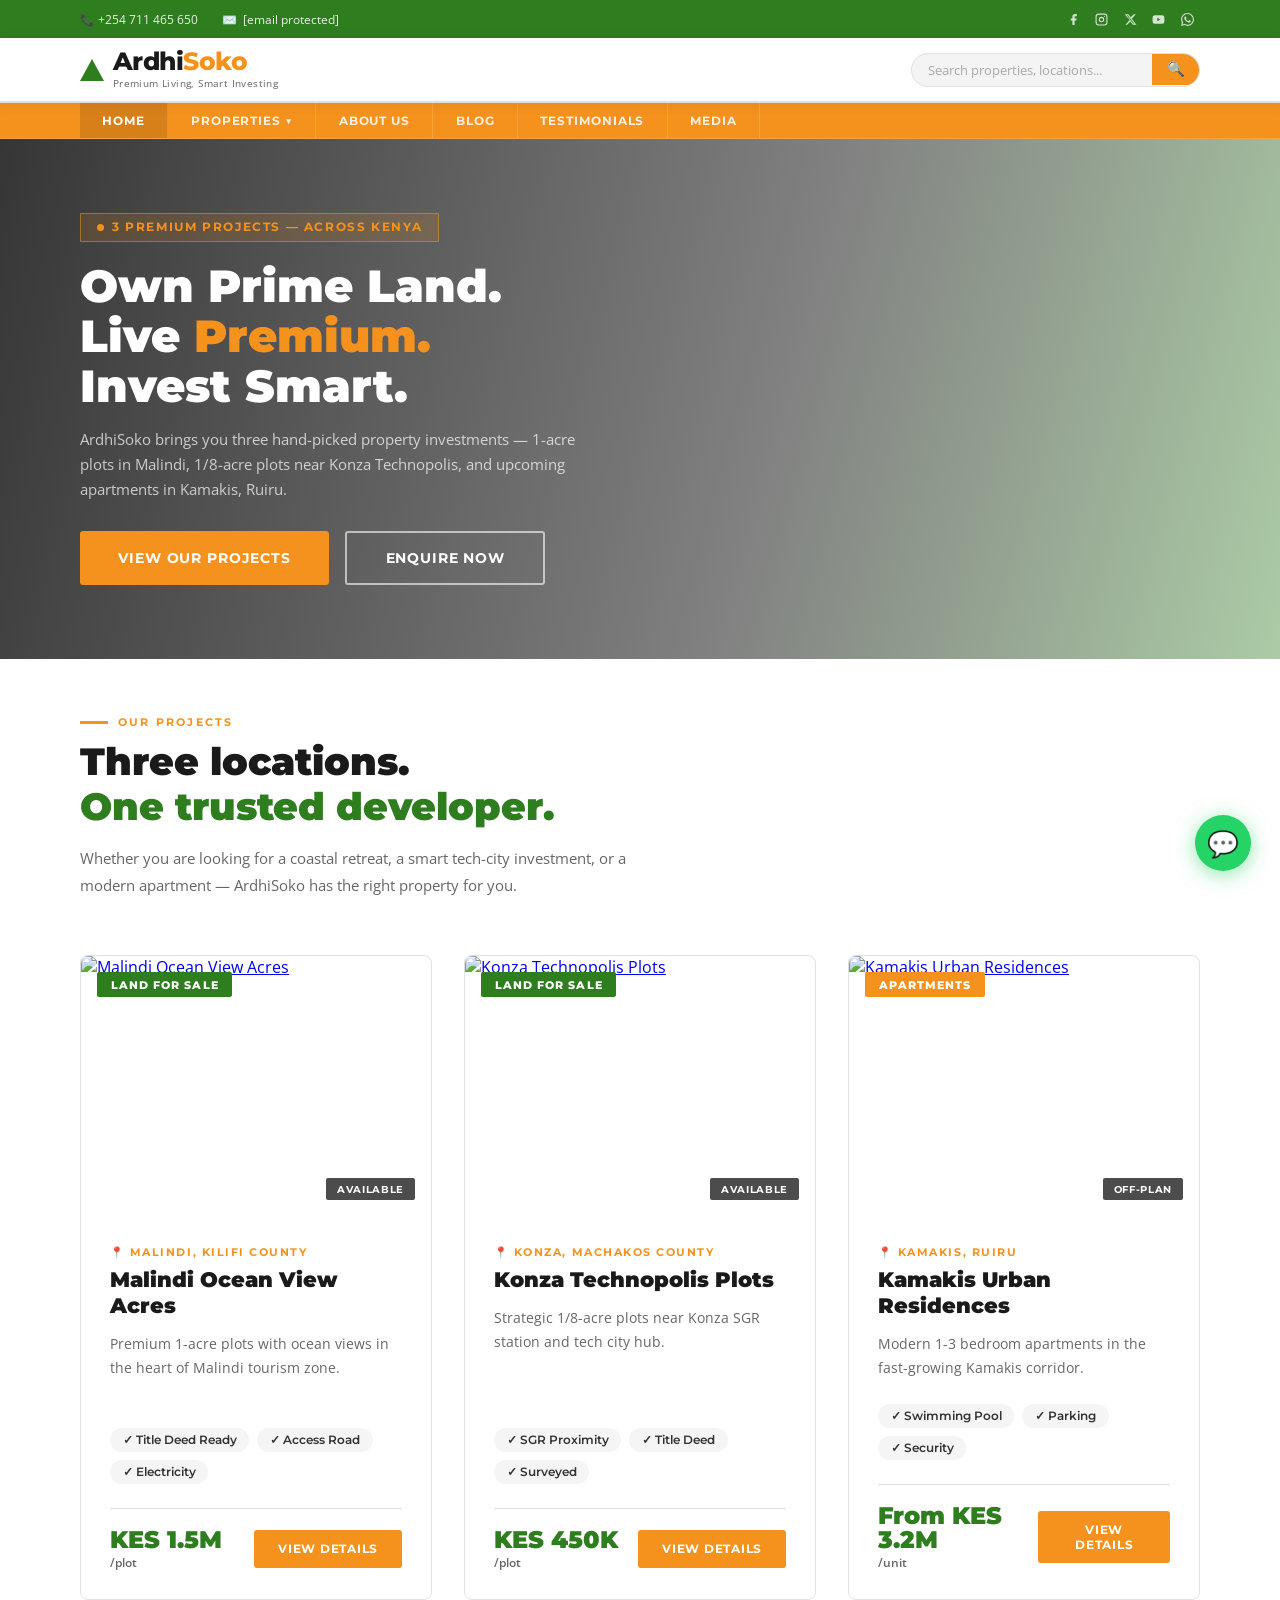
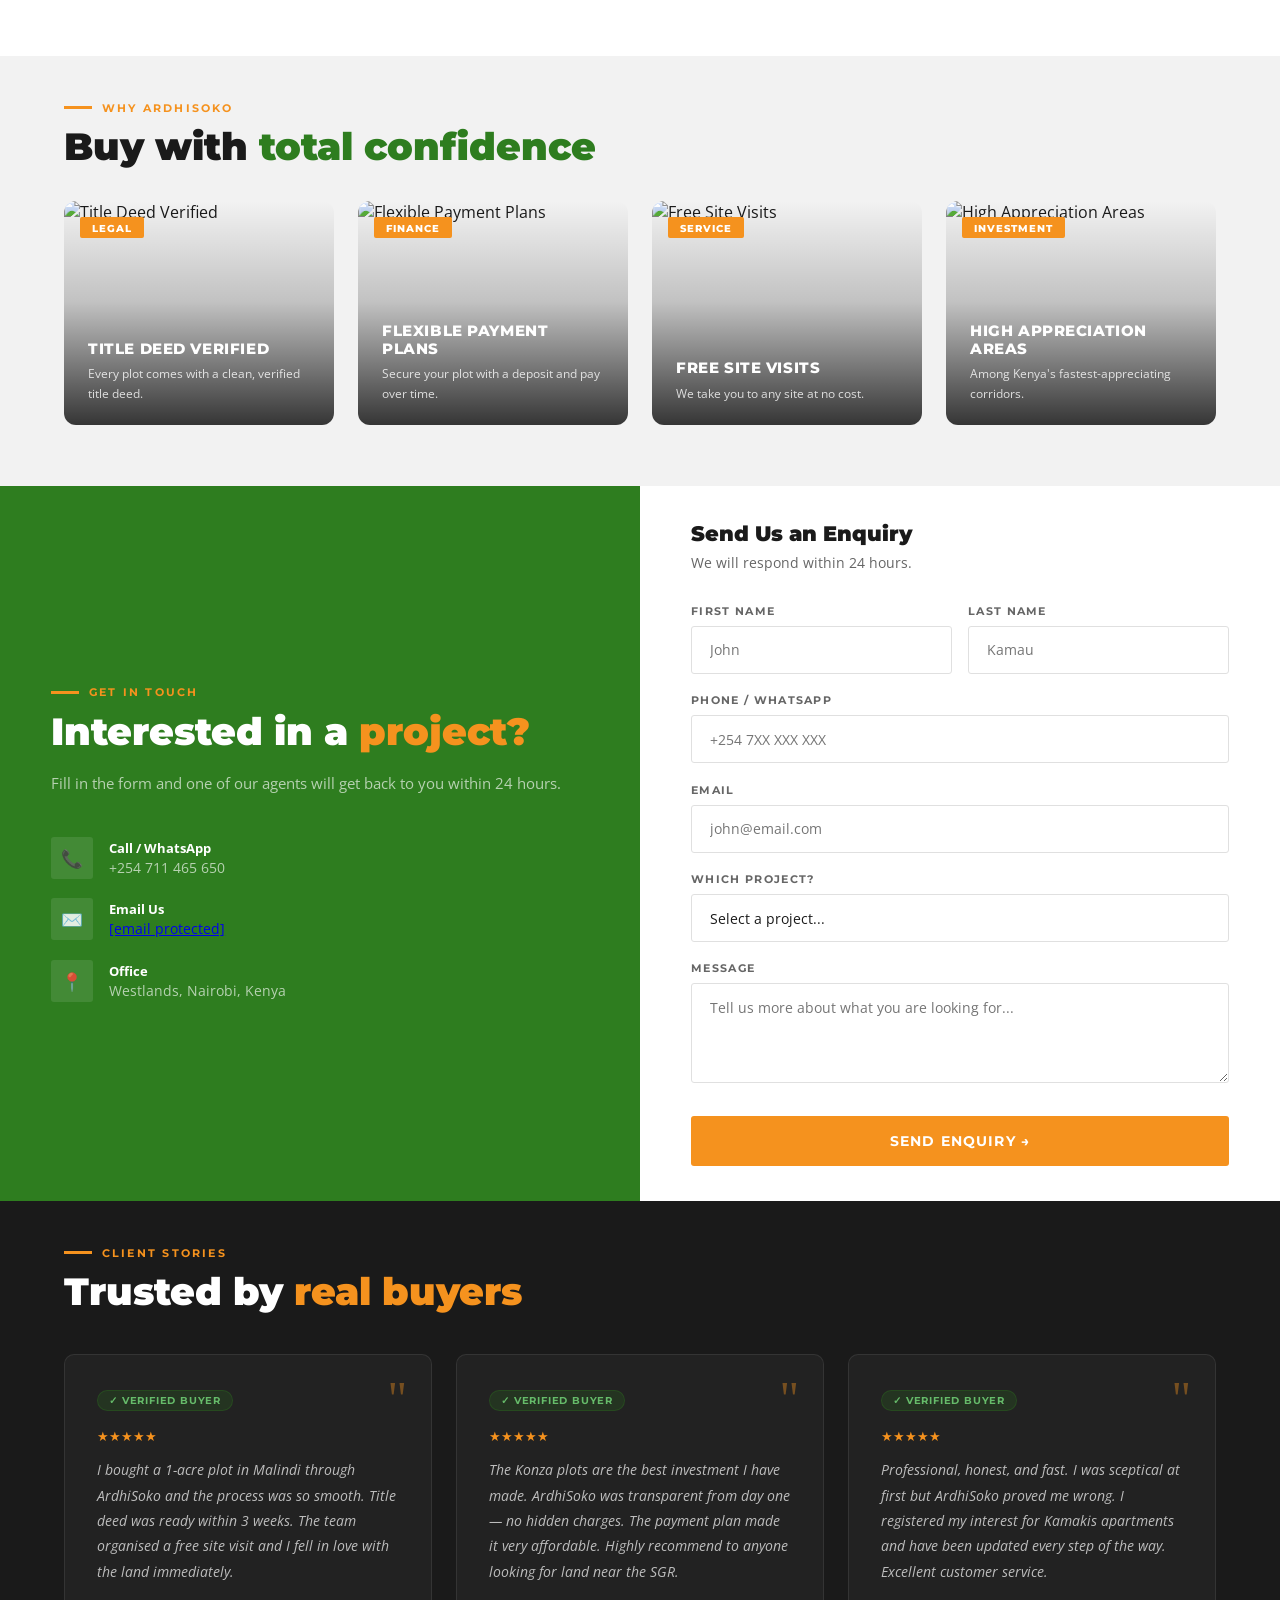
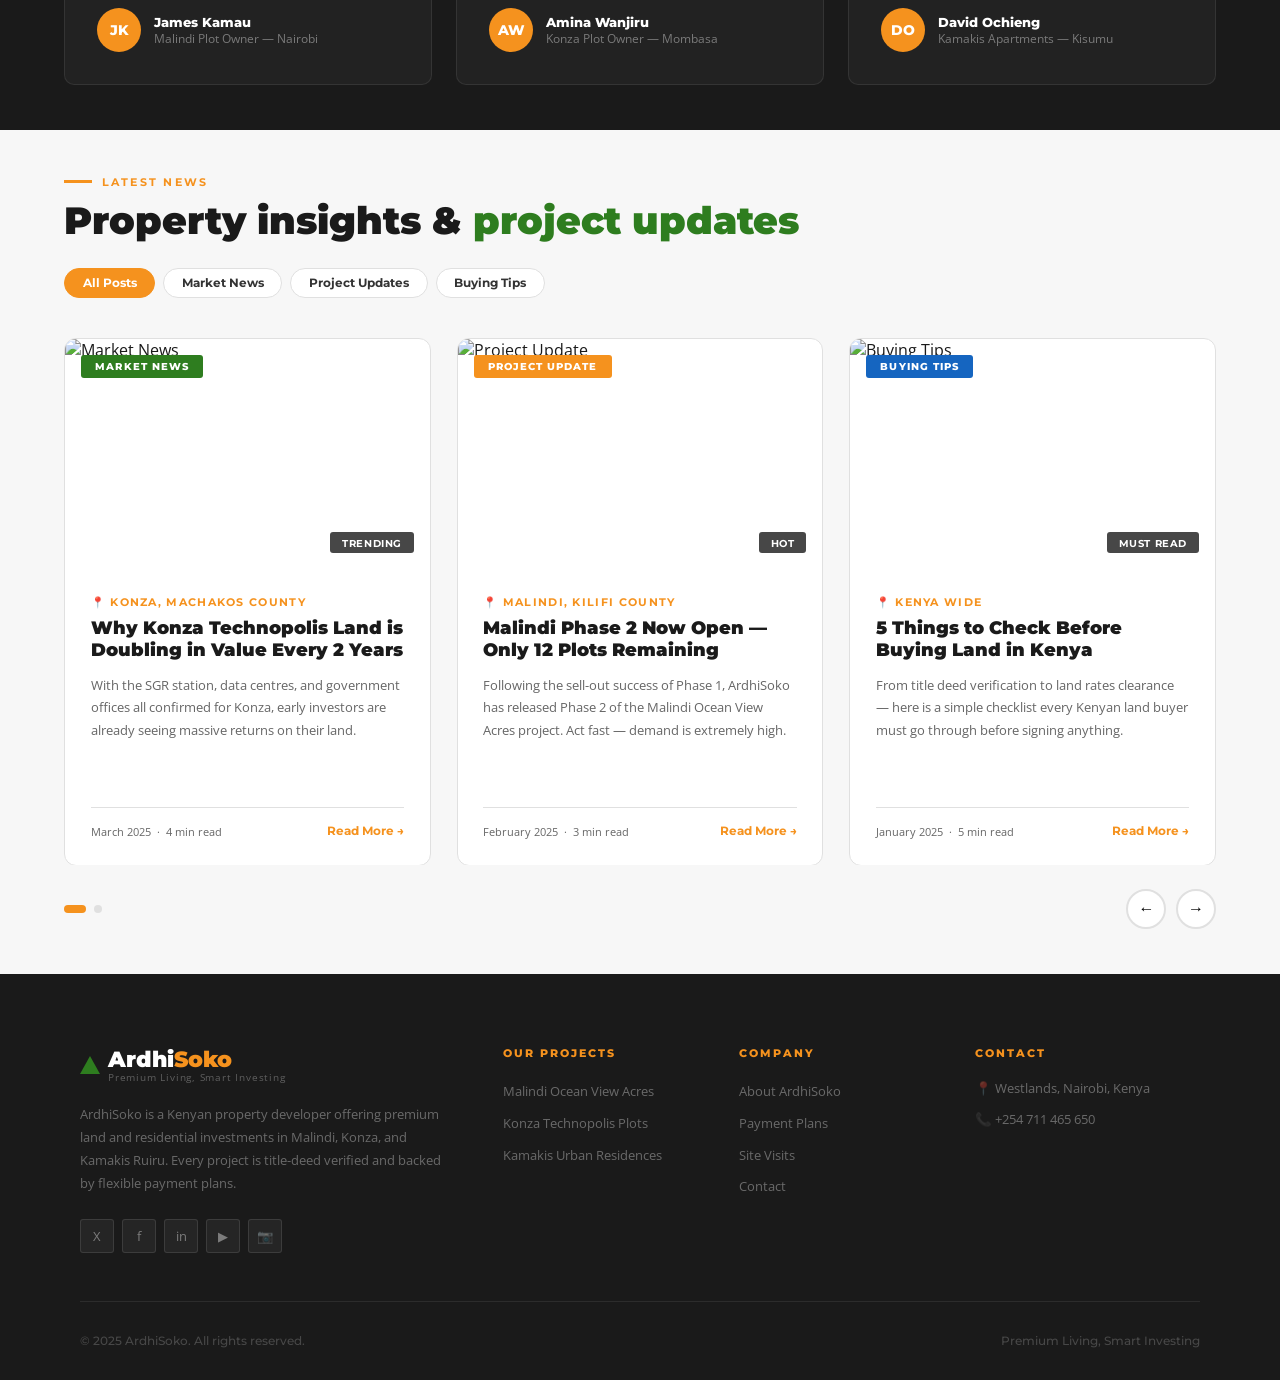
==== commit b99a5a7e: "Update index.html" ====
--- a/index.html
+++ b/index.html
@@ -7,32 +7,514 @@
 <link href="https://fonts.googleapis.com/css2?family=Montserrat:wght@400;500;600;700;800;900&family=Open+Sans:wght@300;400;600&display=swap" rel="stylesheet">
 <style>
 :root{--orange:#F5921E;--orange-dark:#c47518;--orange-light:#feefdd;--green:#2E7D1F;--green-dark:#256419;--green-light:#e0ecdd;--black:#1A1A1A;--gray-dark:#333;--gray:#666;--gray-light:#F5F5F5;--border:#E0E0E0;--white:#fff;}
-*{margin:0;padding:0;box-sizing:border-box;}html{scroll-behavior:smooth;}body{font-family:'Open Sans',sans-serif;background:var(--white);color:var(--black);overflow-x:hidden;}.top-bar{background:var(--green);display:flex;justify-content:space-between;align-items:center;padding:.5rem 5rem;font-size:.78rem;color:rgba(255,255,255,.9);}.top-bar-left{display:flex;gap:2rem;align-items:center;}.top-bar-left a{color:rgba(255,255,255,.9);text-decoration:none;}nav{position:sticky;top:0;z-index:200;background:var(--white);border-bottom:2px solid var(--border);display:flex;align-items:center;justify-content:space-between;padding:.9rem 5rem;box-shadow:0 2px 12px rgba(0,0,0,.07);}.logo{display:flex;align-items:center;gap:.55rem;text-decoration:none;}.logo-triangle{width:0;height:0;border-left:12px solid transparent;border-right:12px solid transparent;border-bottom:22px solid var(--green);flex-shrink:0;}.logo-text{font-family:'Montserrat',sans-serif;font-size:1.55rem;font-weight:800;letter-spacing:-.02em;line-height:1;}.logo-text .ardhi{color:var(--black);}.logo-text .soko{color:var(--orange);}.logo-tagline{font-size:.62rem;color:var(--gray);letter-spacing:.04em;margin-top:2px;}.nav-links{display:flex;gap:2rem;list-style:none;align-items:center;}.nav-links a{font-family:'Montserrat',sans-serif;font-size:.82rem;font-weight:600;color:#333;text-decoration:none;transition:color .2s;}.nav-links a:hover{color:var(--orange);}.nav-cta{background:var(--orange)!important;color:var(--white)!important;padding:.6rem 1.5rem;border-radius:3px;}.hero{position:relative;overflow:hidden;min-height:520px;max-height:620px;display:flex;align-items:center;}.hero-bg{position:absolute;inset:0;background:url('https://images.unsplash.com/photo-1500382017468-9049fed747ef?w=1600&q=80') center/cover;}.hero-bg::after{content:'';position:absolute;inset:0;background:linear-gradient(105deg,rgba(26,26,26,.88) 0%,rgba(26,26,26,.55) 60%,rgba(46,125,31,.4) 100%);}.hero-content{position:relative;z-index:2;padding:3rem 5rem;max-width:720px;}.hero-badge{display:inline-flex;align-items:center;gap:.5rem;background:rgba(245,146,30,.15);border:1px solid rgba(245,146,30,.5);padding:.4rem 1rem;margin-bottom:1.2rem;}.badge-dot{width:7px;height:7px;border-radius:50%;background:var(--orange);animation:blink 2s infinite;}@keyframes blink{0%,100%{opacity:1}50%{opacity:.3}}.hero-badge span{font-family:'Montserrat',sans-serif;font-size:.72rem;font-weight:700;letter-spacing:.14em;text-transform:uppercase;color:var(--orange);}h1.hero-title{font-family:'Montserrat',sans-serif;font-size:clamp(1.8rem,3.5vw,2.8rem);font-weight:900;line-height:1.12;color:var(--white);margin-bottom:1rem;}.hl{color:var(--orange);}.hero-sub{font-size:.92rem;color:rgba(255,255,255,.72);line-height:1.7;max-width:500px;margin-bottom:1.8rem;}.hero-btns{display:flex;gap:1rem;flex-wrap:wrap;}.btn-primary{background:var(--orange);color:var(--white);border:none;padding:1rem 2.4rem;font-family:'Montserrat',sans-serif;font-size:.88rem;font-weight:700;letter-spacing:.06em;text-transform:uppercase;cursor:pointer;border-radius:3px;transition:background .2s;}.btn-primary:hover{background:var(--orange-dark);}.btn-outline{background:transparent;color:var(--white);border:2px solid rgba(255,255,255,.6);padding:1rem 2.4rem;font-family:'Montserrat',sans-serif;font-size:.88rem;font-weight:700;letter-spacing:.06em;text-transform:uppercase;cursor:pointer;border-radius:3px;transition:all .2s;}.btn-outline:hover{background:var(--white);color:var(--black);}.stats-strip{background:var(--orange);display:flex;}.ss-block{flex:1;text-align:center;padding:1.5rem 1rem;border-right:1px solid rgba(255,255,255,.2);}.ss-block:last-child{border-right:none;}.ss-num{font-family:'Montserrat',sans-serif;font-size:1.8rem;font-weight:900;color:var(--white);line-height:1;}.ss-lbl{font-size:.7rem;font-weight:600;letter-spacing:.1em;text-transform:uppercase;color:rgba(255,255,255,.75);margin-top:.3rem;}.sec{padding:5.5rem 5rem;}.sec-eyebrow{font-family:'Montserrat',sans-serif;font-size:.7rem;font-weight:700;letter-spacing:.2em;text-transform:uppercase;color:var(--orange);margin-bottom:.6rem;display:flex;align-items:center;gap:.6rem;}.sec-eyebrow::before{content:'';width:28px;height:3px;background:var(--orange);display:inline-block;}.sec-title{font-family:'Montserrat',sans-serif;font-size:clamp(1.8rem,3vw,2.6rem);font-weight:900;line-height:1.18;color:var(--black);margin-bottom:1rem;}.sec-title span{color:var(--green);}.sec-desc{font-size:.95rem;color:var(--gray);line-height:1.78;max-width:560px;}.projects-grid{display:grid;grid-template-columns:repeat(3,1fr);gap:2rem;margin-top:3.5rem;}.proj-card{border-radius:8px;overflow:hidden;border:1px solid var(--border);transition:transform .35s,box-shadow .35s;cursor:pointer;display:flex;flex-direction:column;}.proj-card:hover{transform:translateY(-8px);box-shadow:0 24px 60px rgba(0,0,0,.14);}.proj-img{height:260px;overflow:hidden;position:relative;}.proj-img img{width:100%;height:100%;object-fit:cover;transition:transform .6s;}.proj-card:hover .proj-img img{transform:scale(1.06);}.proj-tag{position:absolute;top:1rem;left:1rem;font-family:'Montserrat',sans-serif;font-size:.68rem;font-weight:800;letter-spacing:.1em;text-transform:uppercase;padding:.32rem .85rem;color:var(--white);border-radius:2px;}.tag-land{background:var(--green);}.tag-apt{background:var(--orange);}.proj-status{position:absolute;bottom:1rem;right:1rem;background:rgba(0,0,0,.7);color:var(--white);font-family:'Montserrat',sans-serif;font-size:.65rem;font-weight:700;padding:.28rem .7rem;border-radius:2px;letter-spacing:.06em;text-transform:uppercase;}.proj-body{padding:1.8rem;flex:1;display:flex;flex-direction:column;background:var(--white);}.proj-location{font-family:'Montserrat',sans-serif;font-size:.68rem;font-weight:700;letter-spacing:.14em;text-transform:uppercase;color:var(--orange);margin-bottom:.5rem;}.proj-name{font-family:'Montserrat',sans-serif;font-size:1.3rem;font-weight:900;color:var(--black);line-height:1.25;margin-bottom:.8rem;}.proj-desc{font-size:.88rem;color:var(--gray);line-height:1.72;margin-bottom:1.5rem;flex:1;}.proj-features{display:flex;flex-wrap:wrap;gap:.5rem;margin-bottom:1.5rem;}.proj-feat{display:inline-flex;align-items:center;gap:.35rem;background:var(--gray-light);padding:.3rem .8rem;font-family:'Montserrat',sans-serif;font-size:.72rem;font-weight:600;color:#333;border-radius:20px;}.proj-price-row{display:flex;justify-content:space-between;align-items:center;padding-top:1.2rem;border-top:1px solid var(--border);}.proj-price{font-family:'Montserrat',sans-serif;font-size:1.5rem;font-weight:900;color:var(--green);line-height:1;}.proj-price-sub{font-size:.72rem;color:var(--gray);font-weight:600;margin-top:.2rem;}.proj-cta{background:var(--orange);color:var(--white);border:none;padding:.7rem 1.5rem;border-radius:3px;font-family:'Montserrat',sans-serif;font-size:.78rem;font-weight:700;letter-spacing:.06em;text-transform:uppercase;cursor:pointer;transition:background .2s;}.proj-cta:hover{background:var(--orange-dark);}.detail-strip{display:grid;grid-template-columns:1fr 1fr;overflow:hidden;min-height:480px;}.detail-strip.reverse{direction:rtl;}.detail-strip.reverse>*{direction:ltr;}.detail-img{overflow:hidden;}.detail-img img{width:100%;height:100%;object-fit:cover;}.detail-content{padding:5rem;display:flex;flex-direction:column;justify-content:center;}.strip-green{background:var(--green);}.strip-green .sec-eyebrow,.strip-green .sec-eyebrow::before{color:var(--orange);background:var(--orange);}.strip-green .sec-title{color:var(--white);}.strip-green .sec-title span{color:var(--orange);}.strip-green .sec-desc{color:rgba(255,255,255,.7);max-width:100%;}.strip-light{background:var(--gray-light);}.strip-dark{background:var(--black);}.strip-dark .sec-eyebrow{color:var(--orange);}.strip-dark .sec-eyebrow::before{background:var(--orange);}.strip-dark .sec-title{color:var(--white);}.strip-dark .sec-title span{color:var(--orange);}.strip-dark .sec-desc{color:rgba(255,255,255,.55);max-width:100%;}.detail-specs{display:grid;grid-template-columns:1fr 1fr;gap:1rem;margin:2rem 0;}.dspec{padding:1rem 1.2rem;background:rgba(255,255,255,.08);border-left:3px solid var(--orange);}.strip-light .dspec{background:var(--white);}.dspec-val{font-family:'Montserrat',sans-serif;font-size:1.1rem;font-weight:900;color:var(--orange);line-height:1;}.dspec-key{font-size:.72rem;font-weight:600;letter-spacing:.08em;text-transform:uppercase;margin-top:.25rem;}.strip-green .dspec-key{color:rgba(255,255,255,.6);}.strip-dark .dspec-key{color:rgba(255,255,255,.5);}.strip-light .dspec-key{color:var(--gray);}.detail-btn{display:inline-flex;align-items:center;gap:.6rem;background:var(--orange);color:var(--white);border:none;padding:1rem 2.2rem;font-family:'Montserrat',sans-serif;font-size:.85rem;font-weight:700;letter-spacing:.06em;text-transform:uppercase;cursor:pointer;border-radius:3px;width:fit-content;transition:background .2s;margin-top:.5rem;}.detail-btn:hover{background:var(--orange-dark);}.why-grid{display:grid;grid-template-columns:repeat(4,1fr);gap:1.5rem;margin-top:3rem;}.why-carousel-wrap{position:relative;}.why-dots{display:none;justify-content:center;gap:.5rem;margin-top:1.5rem;}.why-dot{width:8px;height:8px;border-radius:50%;background:var(--border);border:none;padding:0;cursor:pointer;transition:background .2s;}.why-dot.active{background:var(--green);width:22px;border-radius:4px;}.why-grid{display:flex;overflow-x:auto;scroll-snap-type:x mandatory;-webkit-overflow-scrolling:touch;gap:1.5rem;padding-bottom:1rem;scrollbar-width:none;margin-top:2.5rem;}.why-grid::-webkit-scrollbar{display:none;}.wc{min-width:320px;max-width:320px;scroll-snap-align:start;flex-shrink:0;border-radius:12px;overflow:hidden;position:relative;height:220px;cursor:pointer;}.wc-img{position:absolute;inset:0;width:100%;height:100%;object-fit:cover;transition:transform .5s;}.wc:hover .wc-img{transform:scale(1.06);}.wc-overlay{position:absolute;inset:0;background:linear-gradient(to top,rgba(0,0,0,.78) 0%,rgba(0,0,0,.2) 55%,transparent 100%);}.wc-body{position:absolute;bottom:0;left:0;right:0;padding:1.4rem 1.5rem;}.wc-title{font-family:'Montserrat',sans-serif;font-size:.92rem;font-weight:800;color:#fff;text-transform:uppercase;letter-spacing:.04em;margin-bottom:.4rem;}.wc-desc{font-size:.78rem;color:rgba(255,255,255,.8);line-height:1.55;}.wc-tag{position:absolute;top:1rem;left:1rem;background:var(--orange);color:#fff;font-family:'Montserrat',sans-serif;font-size:.62rem;font-weight:800;letter-spacing:.1em;text-transform:uppercase;padding:.28rem .75rem;border-radius:2px;}@media(min-width:1101px){.wc{min-width:calc(25% - 1.2rem);max-width:none;flex:1;}}@media(max-width:680px){.wc{min-width:82vw;height:200px;}}.enquiry-sec{background:var(--green);display:grid;grid-template-columns:1fr 1fr;overflow:hidden;}.enquiry-left{padding:5.5rem 5rem;display:flex;flex-direction:column;justify-content:center;}.enquiry-left .sec-eyebrow{color:var(--orange);}.enquiry-left .sec-eyebrow::before{background:var(--orange);}.enquiry-left .sec-title{color:var(--white);}.enquiry-left .sec-title span{color:var(--orange);}.enquiry-left .sec-desc{color:rgba(255,255,255,.65);margin-bottom:2.5rem;max-width:100%;}.contact-items{display:flex;flex-direction:column;gap:1.2rem;}.contact-item{display:flex;align-items:center;gap:1rem;color:rgba(255,255,255,.85);font-size:.92rem;}.contact-item-icon{width:42px;height:42px;background:rgba(255,255,255,.1);border-radius:3px;display:flex;align-items:center;justify-content:center;font-size:1.1rem;flex-shrink:0;}.contact-item strong{display:block;font-weight:700;font-size:.8rem;color:var(--white);}.contact-item span{font-size:.85rem;color:rgba(255,255,255,.65);}.enquiry-right{background:var(--white);padding:5.5rem 5rem;}.enquiry-right h3{font-family:'Montserrat',sans-serif;font-size:1.3rem;font-weight:900;color:var(--black);margin-bottom:.4rem;}.enquiry-right p{font-size:.85rem;color:var(--gray);margin-bottom:2rem;}.form-group{margin-bottom:1.2rem;}.form-group label{display:block;font-family:'Montserrat',sans-serif;font-size:.68rem;font-weight:700;letter-spacing:.12em;text-transform:uppercase;color:var(--gray);margin-bottom:.5rem;}.form-group input,.form-group select,.form-group textarea{width:100%;padding:.85rem 1.1rem;border:1.5px solid var(--border);border-radius:3px;font-family:'Open Sans',sans-serif;font-size:.9rem;color:var(--black);outline:none;transition:border-color .2s;background:var(--white);appearance:none;}.form-group input:focus,.form-group select:focus,.form-group textarea:focus{border-color:var(--orange);}.form-group textarea{resize:vertical;min-height:100px;}.form-row{display:grid;grid-template-columns:1fr 1fr;gap:1rem;}.form-submit{background:var(--orange);color:var(--white);border:none;width:100%;padding:1rem;font-family:'Montserrat',sans-serif;font-size:.9rem;font-weight:700;letter-spacing:.08em;text-transform:uppercase;cursor:pointer;border-radius:3px;transition:background .2s;margin-top:.5rem;}.form-submit:hover{background:var(--orange-dark);}footer{background:var(--black);padding:4.5rem 5rem 2rem;}.f-grid{display:grid;grid-template-columns:2fr 1fr 1fr 1.2fr;gap:3rem;padding-bottom:3rem;border-bottom:1px solid rgba(255,255,255,.08);margin-bottom:2rem;}.f-logo-wrap{margin-bottom:1.2rem;display:flex;align-items:center;gap:.5rem;}.f-logo-tri{width:0;height:0;border-left:10px solid transparent;border-right:10px solid transparent;border-bottom:18px solid var(--green);}.f-logo-text{font-family:'Montserrat',sans-serif;font-size:1.35rem;font-weight:900;}.f-logo-text .ardhi{color:var(--white);}.f-logo-text .soko{color:var(--orange);}.f-tagline{font-size:.62rem;color:rgba(255,255,255,.3);letter-spacing:.08em;margin-top:-2px;}.f-about{font-size:.82rem;color:rgba(255,255,255,.35);line-height:1.75;margin-bottom:1.5rem;}.f-socials{display:flex;gap:.5rem;}.fsoc{width:34px;height:34px;background:rgba(255,255,255,.05);border:1px solid rgba(255,255,255,.1);display:flex;align-items:center;justify-content:center;font-size:.82rem;color:rgba(255,255,255,.4);cursor:pointer;border-radius:3px;transition:all .2s;}.fsoc:hover{background:var(--orange);border-color:var(--orange);color:var(--white);}.f-col h5{font-family:'Montserrat',sans-serif;font-size:.68rem;font-weight:800;letter-spacing:.18em;text-transform:uppercase;color:var(--orange);margin-bottom:1.2rem;}.f-links{list-style:none;}.f-links li{margin-bottom:.6rem;}.f-links a{font-size:.83rem;color:rgba(255,255,255,.35);text-decoration:none;transition:color .2s;}.f-links a:hover{color:var(--white);}.f-contact{list-style:none;}.f-contact li{display:flex;align-items:flex-start;gap:.65rem;margin-bottom:.8rem;font-size:.83rem;color:rgba(255,255,255,.35);}.f-bottom{display:flex;justify-content:space-between;align-items:center;font-size:.74rem;color:rgba(255,255,255,.2);font-family:'Montserrat',sans-serif;font-weight:500;}.wa-btn{position:fixed;bottom:1.8rem;right:1.8rem;z-index:999;background:#25D366;color:var(--white);width:56px;height:56px;border-radius:50%;display:flex;align-items:center;justify-content:center;font-size:1.6rem;text-decoration:none;box-shadow:0 4px 20px rgba(37,211,102,.5);transition:transform .2s;}.wa-btn:hover{transform:scale(1.1);}@media(max-width:1100px){nav,.top-bar,.sec,footer{padding-left:2rem;padding-right:2rem;}.hero-content{padding:3rem 2rem;}.hero{min-height:420px;max-height:520px;}.projects-grid{grid-template-columns:1fr;max-width:560px;margin-left:auto;margin-right:auto;}.detail-strip{grid-template-columns:1fr;}.detail-strip.reverse{direction:ltr;}.detail-img{height:300px;}.detail-content{padding:3.5rem 2rem;}.why-grid{grid-template-columns:1fr 1fr;}.enquiry-sec{grid-template-columns:1fr;}.enquiry-left,.enquiry-right{padding:3.5rem 2rem;}.f-grid{grid-template-columns:1fr 1fr;gap:2rem;}}@media(max-width:680px){.top-bar{padding:.4rem 1rem;}.top-bar-left{display:none;}nav{padding:.8rem 1rem;}.nav-links{display:none;}.hero-content{padding:2.5rem 1.5rem;}.hero{min-height:380px;max-height:480px;}.sec{padding:3.5rem 1.5rem;}.stats-strip{flex-wrap:wrap;}.ss-block{flex:0 0 50%;}.why-dots{display:flex;}.form-row{grid-template-columns:1fr;}.f-grid{grid-template-columns:1fr;}footer{padding:3rem 1.5rem 2rem;}}
+*{margin:0;padding:0;box-sizing:border-box;}html{scroll-behavior:smooth;}body{font-family:'Open Sans',sans-serif;background:var(--white);color:var(--black);overflow-x:hidden;}.top-bar{background:var(--green);display:flex;justify-content:space-between;align-items:center;padding:.38rem 5rem;font-size:.75rem;color:rgba(255,255,255,.9);}.top-bar-left{display:flex;gap:1.5rem;align-items:center;align-items:center;}.top-bar-left a{color:rgba(255,255,255,.9);text-decoration:none;}nav{position:sticky;top:0;z-index:200;background:var(--white);border-bottom:2px solid var(--border);display:flex;align-items:center;padding:.7rem 5rem;box-shadow:0 2px 12px rgba(0,0,0,.07);}.logo{display:flex;align-items:center;gap:.55rem;text-decoration:none;}.logo-triangle{width:0;height:0;border-left:12px solid transparent;border-right:12px solid transparent;border-bottom:22px solid var(--green);flex-shrink:0;}.logo-text{font-family:'Montserrat',sans-serif;font-size:1.55rem;font-weight:800;letter-spacing:-.02em;line-height:1;}.logo-text .ardhi{color:var(--black);}.logo-text .soko{color:var(--orange);}.logo-tagline{font-size:.62rem;color:var(--gray);letter-spacing:.04em;margin-top:2px;}.nav-links{display:flex;gap:2rem;list-style:none;align-items:center;}.nav-links a{font-family:'Montserrat',sans-serif;font-size:.82rem;font-weight:600;color:#333;text-decoration:none;transition:color .2s;}.nav-links a:hover{color:var(--orange);}.nav-cta{background:var(--orange)!important;color:var(--white)!important;padding:.6rem 1.5rem;border-radius:3px;}.hero{position:relative;overflow:hidden;min-height:520px;max-height:620px;display:flex;align-items:center;}.hero-bg{position:absolute;inset:0;background:url('https://images.unsplash.com/photo-1500382017468-9049fed747ef?w=1600&q=80') center/cover;}.hero-bg::after{content:'';position:absolute;inset:0;background:linear-gradient(105deg,rgba(26,26,26,.88) 0%,rgba(26,26,26,.55) 60%,rgba(46,125,31,.4) 100%);}.hero-content{position:relative;z-index:2;padding:3rem 5rem;max-width:720px;}.hero-badge{display:inline-flex;align-items:center;gap:.5rem;background:rgba(245,146,30,.15);border:1px solid rgba(245,146,30,.5);padding:.4rem 1rem;margin-bottom:1.2rem;}.badge-dot{width:7px;height:7px;border-radius:50%;background:var(--orange);animation:blink 2s infinite;}@keyframes blink{0%,100%{opacity:1}50%{opacity:.3}}.hero-badge span{font-family:'Montserrat',sans-serif;font-size:.72rem;font-weight:700;letter-spacing:.14em;text-transform:uppercase;color:var(--orange);}h1.hero-title{font-family:'Montserrat',sans-serif;font-size:clamp(1.8rem,3.5vw,2.8rem);font-weight:900;line-height:1.12;color:var(--white);margin-bottom:1rem;}.hl{color:var(--orange);}.hero-sub{font-size:.92rem;color:rgba(255,255,255,.72);line-height:1.7;max-width:500px;margin-bottom:1.8rem;}.hero-btns{display:flex;gap:1rem;flex-wrap:wrap;}.btn-primary{background:var(--orange);color:var(--white);border:none;padding:1rem 2.4rem;font-family:'Montserrat',sans-serif;font-size:.88rem;font-weight:700;letter-spacing:.06em;text-transform:uppercase;cursor:pointer;border-radius:3px;transition:background .2s;}.btn-primary:hover{background:var(--orange-dark);}.btn-outline{background:transparent;color:var(--white);border:2px solid rgba(255,255,255,.6);padding:1rem 2.4rem;font-family:'Montserrat',sans-serif;font-size:.88rem;font-weight:700;letter-spacing:.06em;text-transform:uppercase;cursor:pointer;border-radius:3px;transition:all .2s;}.btn-outline:hover{background:var(--white);color:var(--black);}
+.sec{padding:3.5rem 5rem;}.sec-eyebrow{font-family:'Montserrat',sans-serif;font-size:.7rem;font-weight:700;letter-spacing:.2em;text-transform:uppercase;color:var(--orange);margin-bottom:.6rem;display:flex;align-items:center;gap:.6rem;}.sec-eyebrow::before{content:'';width:28px;height:3px;background:var(--orange);display:inline-block;}.sec-title{font-family:'Montserrat',sans-serif;font-size:clamp(1.8rem,3vw,2.6rem);font-weight:900;line-height:1.18;color:var(--black);margin-bottom:1rem;}.sec-title span{color:var(--green);}.sec-desc{font-size:.95rem;color:var(--gray);line-height:1.78;max-width:560px;}.projects-grid{display:grid;grid-template-columns:repeat(3,1fr);gap:2rem;margin-top:3.5rem;}.proj-card{border-radius:8px;overflow:hidden;border:1px solid var(--border);transition:transform .35s,box-shadow .35s;cursor:pointer;display:flex;flex-direction:column;}.proj-card:hover{transform:translateY(-8px);box-shadow:0 24px 60px rgba(0,0,0,.14);}.proj-img{height:260px;overflow:hidden;position:relative;}.proj-img img{width:100%;height:100%;object-fit:cover;transition:transform .6s;}.proj-card:hover .proj-img img{transform:scale(1.06);}.proj-tag{position:absolute;top:1rem;left:1rem;font-family:'Montserrat',sans-serif;font-size:.68rem;font-weight:800;letter-spacing:.1em;text-transform:uppercase;padding:.32rem .85rem;color:var(--white);border-radius:2px;}.tag-land{background:var(--green);}.tag-apt{background:var(--orange);}.proj-status{position:absolute;bottom:1rem;right:1rem;background:rgba(0,0,0,.7);color:var(--white);font-family:'Montserrat',sans-serif;font-size:.65rem;font-weight:700;padding:.28rem .7rem;border-radius:2px;letter-spacing:.06em;text-transform:uppercase;}.proj-body{padding:1.8rem;flex:1;display:flex;flex-direction:column;background:var(--white);}.proj-location{font-family:'Montserrat',sans-serif;font-size:.68rem;font-weight:700;letter-spacing:.14em;text-transform:uppercase;color:var(--orange);margin-bottom:.5rem;}.proj-name{font-family:'Montserrat',sans-serif;font-size:1.3rem;font-weight:900;color:var(--black);line-height:1.25;margin-bottom:.8rem;}.proj-desc{font-size:.88rem;color:var(--gray);line-height:1.72;margin-bottom:1.5rem;flex:1;}.proj-features{display:flex;flex-wrap:wrap;gap:.5rem;margin-bottom:1.5rem;}.proj-feat{display:inline-flex;align-items:center;gap:.35rem;background:var(--gray-light);padding:.3rem .8rem;font-family:'Montserrat',sans-serif;font-size:.72rem;font-weight:600;color:#333;border-radius:20px;}.proj-price-row{display:flex;justify-content:space-between;align-items:center;padding-top:1.2rem;border-top:1px solid var(--border);}.proj-price{font-family:'Montserrat',sans-serif;font-size:1.5rem;font-weight:900;color:var(--green);line-height:1;}.proj-price-sub{font-size:.72rem;color:var(--gray);font-weight:600;margin-top:.2rem;}.proj-cta{background:var(--orange);color:var(--white);border:none;padding:.7rem 1.5rem;border-radius:3px;font-family:'Montserrat',sans-serif;font-size:.78rem;font-weight:700;letter-spacing:.06em;text-transform:uppercase;cursor:pointer;transition:background .2s;}.proj-cta:hover{background:var(--orange-dark);}.detail-strip{display:grid;grid-template-columns:1fr 1fr;overflow:hidden;min-height:480px;}.detail-strip.reverse{direction:rtl;}.detail-strip.reverse>*{direction:ltr;}.detail-img{overflow:hidden;}.detail-img img{width:100%;height:100%;object-fit:cover;}.detail-content{padding:5rem;display:flex;flex-direction:column;justify-content:center;}.strip-green{background:var(--green);}.strip-green .sec-eyebrow,.strip-green .sec-eyebrow::before{color:var(--orange);background:var(--orange);}.strip-green .sec-title{color:var(--white);}.strip-green .sec-title span{color:var(--orange);}.strip-green .sec-desc{color:rgba(255,255,255,.7);max-width:100%;}.strip-light{background:var(--gray-light);}.strip-dark{background:var(--black);}.strip-dark .sec-eyebrow{color:var(--orange);}.strip-dark .sec-eyebrow::before{background:var(--orange);}.strip-dark .sec-title{color:var(--white);}.strip-dark .sec-title span{color:var(--orange);}.strip-dark .sec-desc{color:rgba(255,255,255,.55);max-width:100%;}.detail-specs{display:grid;grid-template-columns:1fr 1fr;gap:1rem;margin:2rem 0;}.dspec{padding:1rem 1.2rem;background:rgba(255,255,255,.08);border-left:3px solid var(--orange);}.strip-light .dspec{background:var(--white);}.dspec-val{font-family:'Montserrat',sans-serif;font-size:1.1rem;font-weight:900;color:var(--orange);line-height:1;}.dspec-key{font-size:.72rem;font-weight:600;letter-spacing:.08em;text-transform:uppercase;margin-top:.25rem;}.strip-green .dspec-key{color:rgba(255,255,255,.6);}.strip-dark .dspec-key{color:rgba(255,255,255,.5);}.strip-light .dspec-key{color:var(--gray);}.detail-btn{display:inline-flex;align-items:center;gap:.6rem;background:var(--orange);color:var(--white);border:none;padding:1rem 2.2rem;font-family:'Montserrat',sans-serif;font-size:.85rem;font-weight:700;letter-spacing:.06em;text-transform:uppercase;cursor:pointer;border-radius:3px;width:fit-content;transition:background .2s;margin-top:.5rem;}.detail-btn:hover{background:var(--orange-dark);}.why-grid{display:grid;grid-template-columns:repeat(4,1fr);gap:1.5rem;margin-top:2rem;}.why-carousel-wrap{position:relative;}.why-section.sec{padding:2.8rem 4rem;}
+.why-dot.active{background:#fff;width:22px;border-radius:4px;}
+.why-dots{display:none;justify-content:center;gap:.5rem;margin-top:1.5rem;}.why-dot{width:8px;height:8px;border-radius:50%;background:var(--border);border:none;padding:0;cursor:pointer;transition:background .2s;}.why-dot.active{background:var(--green);width:22px;border-radius:4px;}.why-grid{display:flex;overflow-x:auto;scroll-snap-type:x mandatory;-webkit-overflow-scrolling:touch;gap:1.5rem;padding-bottom:1rem;scrollbar-width:none;margin-top:2rem;}.why-grid::-webkit-scrollbar{display:none;}.wc{border-radius:12px;overflow:hidden;position:relative;height:224px;cursor:pointer;}.wc-img{position:absolute;inset:0;width:100%;height:100%;object-fit:cover;transition:transform .5s;}.wc:hover .wc-img{transform:scale(1.06);}.wc-overlay{position:absolute;inset:0;background:linear-gradient(to top,rgba(0,0,0,.78) 0%,rgba(0,0,0,.2) 55%,transparent 100%);}.wc-body{position:absolute;bottom:0;left:0;right:0;padding:1.4rem 1.5rem;}.wc-title{font-family:'Montserrat',sans-serif;font-size:.92rem;font-weight:800;color:#fff;text-transform:uppercase;letter-spacing:.04em;margin-bottom:.4rem;}.wc-desc{font-size:.78rem;color:rgba(255,255,255,.8);line-height:1.55;}.wc-tag{position:absolute;top:1rem;left:1rem;background:var(--orange);color:#fff;font-family:'Montserrat',sans-serif;font-size:.62rem;font-weight:800;letter-spacing:.1em;text-transform:uppercase;padding:.28rem .75rem;border-radius:2px;}@media(min-width:1101px){.wc{min-width:calc(25% - 1.2rem);max-width:none;flex:1;}}@media(max-width:680px){.wc{min-width:82vw;height:200px;}}.enquiry-sec{background:var(--green);display:grid;grid-template-columns:1fr 1fr;overflow:hidden;}.enquiry-left{padding:2.2rem 3.2rem;display:flex;flex-direction:column;justify-content:center;}.enquiry-left .sec-eyebrow{color:var(--orange);}.enquiry-left .sec-eyebrow::before{background:var(--orange);}.enquiry-left .sec-title{color:var(--white);}.enquiry-left .sec-title span{color:var(--orange);}.enquiry-left .sec-desc{color:rgba(255,255,255,.65);margin-bottom:2.5rem;max-width:100%;}.contact-items{display:flex;flex-direction:column;gap:1.2rem;}.contact-item{display:flex;align-items:center;gap:1rem;color:rgba(255,255,255,.85);font-size:.92rem;}.contact-item-icon{width:42px;height:42px;background:rgba(255,255,255,.1);border-radius:3px;display:flex;align-items:center;justify-content:center;font-size:1.1rem;flex-shrink:0;}.contact-item strong{display:block;font-weight:700;font-size:.8rem;color:var(--white);}.contact-item span{font-size:.85rem;color:rgba(255,255,255,.65);}.enquiry-right{background:var(--white);padding:2.2rem 3.2rem;}.enquiry-right h3{font-family:'Montserrat',sans-serif;font-size:1.3rem;font-weight:900;color:var(--black);margin-bottom:.4rem;}.enquiry-right p{font-size:.85rem;color:var(--gray);margin-bottom:2rem;}.form-group{margin-bottom:1.2rem;}.form-group label{display:block;font-family:'Montserrat',sans-serif;font-size:.68rem;font-weight:700;letter-spacing:.12em;text-transform:uppercase;color:var(--gray);margin-bottom:.5rem;}.form-group input,.form-group select,.form-group textarea{width:100%;padding:.85rem 1.1rem;border:1.5px solid var(--border);border-radius:3px;font-family:'Open Sans',sans-serif;font-size:.9rem;color:var(--black);outline:none;transition:border-color .2s;background:var(--white);appearance:none;}.form-group input:focus,.form-group select:focus,.form-group textarea:focus{border-color:var(--orange);}.form-group textarea{resize:vertical;min-height:100px;}.form-row{display:grid;grid-template-columns:1fr 1fr;gap:1rem;}.form-submit{background:var(--orange);color:var(--white);border:none;width:100%;padding:1rem;font-family:'Montserrat',sans-serif;font-size:.9rem;font-weight:700;letter-spacing:.08em;text-transform:uppercase;cursor:pointer;border-radius:3px;transition:background .2s;margin-top:.5rem;}.form-submit:hover{background:var(--orange-dark);}footer{background:var(--black);padding:4.5rem 5rem 2rem;}.f-grid{display:grid;grid-template-columns:2fr 1fr 1fr 1.2fr;gap:3rem;padding-bottom:3rem;border-bottom:1px solid rgba(255,255,255,.08);margin-bottom:2rem;}.f-logo-wrap{margin-bottom:1.2rem;display:flex;align-items:center;gap:.5rem;}.f-logo-tri{width:0;height:0;border-left:10px solid transparent;border-right:10px solid transparent;border-bottom:18px solid var(--green);}.f-logo-text{font-family:'Montserrat',sans-serif;font-size:1.35rem;font-weight:900;}.f-logo-text .ardhi{color:var(--white);}.f-logo-text .soko{color:var(--orange);}.f-tagline{font-size:.62rem;color:rgba(255,255,255,.3);letter-spacing:.08em;margin-top:-2px;}.f-about{font-size:.82rem;color:rgba(255,255,255,.35);line-height:1.75;margin-bottom:1.5rem;}.f-socials{display:flex;gap:.5rem;}.fsoc{width:34px;height:34px;background:rgba(255,255,255,.05);border:1px solid rgba(255,255,255,.1);display:flex;align-items:center;justify-content:center;font-size:.82rem;color:rgba(255,255,255,.4);cursor:pointer;border-radius:3px;transition:all .2s;}.fsoc:hover{background:var(--orange);border-color:var(--orange);color:var(--white);}.f-col h5{font-family:'Montserrat',sans-serif;font-size:.68rem;font-weight:800;letter-spacing:.18em;text-transform:uppercase;color:var(--orange);margin-bottom:1.2rem;}.f-links{list-style:none;}.f-links li{margin-bottom:.6rem;}.f-links a{font-size:.83rem;color:rgba(255,255,255,.35);text-decoration:none;transition:color .2s;}.f-links a:hover{color:var(--white);}.f-contact{list-style:none;}.f-contact li{display:flex;align-items:flex-start;gap:.65rem;margin-bottom:.8rem;font-size:.83rem;color:rgba(255,255,255,.35);}.f-bottom{display:flex;justify-content:space-between;align-items:center;font-size:.74rem;color:rgba(255,255,255,.2);font-family:'Montserrat',sans-serif;font-weight:500;}.wa-btn{position:fixed;bottom:1.8rem;right:1.8rem;z-index:999;background:#25D366;color:var(--white);width:56px;height:56px;border-radius:50%;display:flex;align-items:center;justify-content:center;font-size:1.6rem;text-decoration:none;box-shadow:0 4px 20px rgba(37,211,102,.5);transition:transform .2s;}.wa-btn:hover{transform:scale(1.1);}@media(max-width:1100px){nav,.top-bar,.sec,footer{padding-left:2rem;padding-right:2rem;}.hero-content{padding:3rem 2rem;}.hero{min-height:420px;max-height:520px;}.projects-grid{grid-template-columns:1fr;max-width:560px;margin-left:auto;margin-right:auto;}.detail-strip{grid-template-columns:1fr;}.detail-strip.reverse{direction:ltr;}.detail-img{height:300px;}.detail-content{padding:3.5rem 2rem;}.why-grid{grid-template-columns:1fr 1fr;}.enquiry-sec{grid-template-columns:1fr;}.enquiry-left,.enquiry-right{padding:2.5rem 2rem;}.f-grid{grid-template-columns:1fr 1fr;gap:2rem;}}@media(max-width:680px){.top-bar{padding:.4rem 1rem;}.top-bar-left{display:none;}nav{padding:.6rem 1rem;}.nav-links{display:none;}.hero-content{padding:2.5rem 1.5rem;}.hero{min-height:380px;max-height:480px;}.sec{padding:2rem 1.5rem;}.stats-strip{flex-wrap:wrap;}.why-dots{display:flex;}.form-row{grid-template-columns:1fr;}.f-grid{grid-template-columns:1fr;}footer{padding:3rem 1.5rem 2rem;}}
+
+/* ── TESTIMONIALS ── */
+.testi-section{background:var(--black);padding:2.8rem 4rem;}
+.testi-section .sec-eyebrow{color:var(--orange);}
+.testi-section .sec-eyebrow::before{background:var(--orange);}
+.testi-section .sec-title{color:#fff;}
+.testi-section .sec-title span{color:var(--orange);}
+.testi-grid{display:grid;grid-template-columns:repeat(3,1fr);gap:1.5rem;margin-top:1.5rem;}
+.testi-card{background:rgba(255,255,255,.04);border:1px solid rgba(255,255,255,.08);border-radius:10px;padding:2rem;position:relative;}
+.testi-quote{font-size:3rem;line-height:1;color:var(--orange);font-family:Georgia,serif;position:absolute;top:1.2rem;right:1.5rem;opacity:.4;}
+.testi-text{font-size:.88rem;color:rgba(255,255,255,.7);line-height:1.8;margin-bottom:1.5rem;font-style:italic;}
+.testi-author{display:flex;align-items:center;gap:.8rem;}
+.testi-avatar{width:44px;height:44px;border-radius:50%;background:var(--orange);display:flex;align-items:center;justify-content:center;font-family:'Montserrat',sans-serif;font-size:.9rem;font-weight:800;color:#fff;flex-shrink:0;}
+.testi-name{font-family:'Montserrat',sans-serif;font-size:.82rem;font-weight:800;color:#fff;}
+.testi-role{font-size:.72rem;color:rgba(255,255,255,.4);margin-top:.1rem;}
+.testi-stars{color:var(--orange);font-size:.8rem;margin-bottom:.8rem;}
+.testi-badge{display:inline-flex;align-items:center;gap:.4rem;background:rgba(46,125,31,.2);border:1px solid rgba(46,125,31,.3);padding:.2rem .7rem;border-radius:20px;font-size:.62rem;font-family:'Montserrat',sans-serif;font-weight:700;color:#66BB6A;text-transform:uppercase;letter-spacing:.08em;margin-bottom:1rem;}
+
+/* ── BLOG ── */
+.blog-section{background:#f7f7f7;padding:2.8rem 4rem;}
+.blog-section .sec-title span{color:var(--green);}
+.blog-cats{display:flex;gap:.5rem;margin:1.5rem 0 2.5rem;flex-wrap:wrap;}
+.blog-cat{background:#fff;border:1.5px solid var(--border);padding:.45rem 1.1rem;font-family:'Montserrat',sans-serif;font-size:.72rem;font-weight:700;border-radius:20px;cursor:pointer;transition:all .2s;color:#333;}
+.blog-cat.active,.blog-cat:hover{background:var(--orange);border-color:var(--orange);color:#fff;}
+.blog-scroll-wrap{overflow:hidden;position:relative;}
+.blog-track-outer{display:flex;transition:transform .5s cubic-bezier(.4,0,.2,1);will-change:transform;}
+.blog-window{min-width:100%;display:grid;grid-template-columns:repeat(3,1fr);gap:1.6rem;box-sizing:border-box;}
+.blog-card{background:#fff;border-radius:12px;overflow:hidden;border:1px solid var(--border);transition:transform .3s,box-shadow .3s;display:flex;flex-direction:column;}
+.blog-card:hover{transform:translateY(-6px);box-shadow:0 20px 50px rgba(0,0,0,.12);}
+.blog-img{height:230px;overflow:hidden;position:relative;flex-shrink:0;}
+.blog-img img{width:100%;height:100%;object-fit:cover;transition:transform .5s;}
+.blog-card:hover .blog-img img{transform:scale(1.06);}
+.blog-cat-tag{position:absolute;top:1rem;left:1rem;color:#fff;font-family:'Montserrat',sans-serif;font-size:.65rem;font-weight:800;letter-spacing:.1em;text-transform:uppercase;padding:.32rem .9rem;border-radius:3px;}
+.blog-cat-tag.market{background:var(--green);}
+.blog-cat-tag.update{background:var(--orange);}
+.blog-cat-tag.tips{background:#1565C0;}
+.blog-status{position:absolute;bottom:1rem;right:1rem;background:rgba(0,0,0,.72);color:#fff;font-family:'Montserrat',sans-serif;font-size:.62rem;font-weight:700;padding:.28rem .75rem;border-radius:3px;letter-spacing:.06em;text-transform:uppercase;}
+.blog-body{padding:1.6rem;flex:1;display:flex;flex-direction:column;}
+.blog-loc{font-family:'Montserrat',sans-serif;font-size:.68rem;font-weight:700;letter-spacing:.12em;text-transform:uppercase;color:var(--orange);margin-bottom:.5rem;display:flex;align-items:center;gap:.3rem;}
+.blog-title{font-family:'Montserrat',sans-serif;font-size:1.1rem;font-weight:900;color:var(--black);line-height:1.3;margin-bottom:.7rem;}
+.blog-excerpt{font-size:.84rem;color:var(--gray);line-height:1.7;margin-bottom:1.2rem;flex:1;}
+.blog-footer{display:flex;align-items:center;justify-content:space-between;padding-top:1rem;border-top:1px solid var(--border);}
+.blog-meta{font-size:.7rem;color:var(--gray);}
+.blog-read{font-family:'Montserrat',sans-serif;font-size:.72rem;font-weight:700;color:var(--orange);text-decoration:none;display:inline-flex;align-items:center;gap:.35rem;transition:gap .2s;}
+.blog-read:hover{gap:.6rem;}
+.blog-nav{display:flex;align-items:center;justify-content:space-between;margin-top:1.5rem;}
+.blog-dots{display:flex;gap:.5rem;}
+.blog-dot{width:8px;height:8px;border-radius:50%;background:var(--border);border:none;padding:0;cursor:pointer;transition:all .2s;}
+.blog-dot.active{background:var(--orange);width:22px;border-radius:4px;}
+.blog-arrows{display:flex;gap:.6rem;}
+.blog-arrow{width:40px;height:40px;border-radius:50%;border:2px solid var(--border);background:#fff;cursor:pointer;font-size:1rem;display:flex;align-items:center;justify-content:center;transition:all .2s;line-height:1;}
+.blog-arrow:hover{background:var(--orange);border-color:var(--orange);color:#fff;}
+@media(max-width:900px){.blog-window{grid-template-columns:repeat(2,1fr);}}
+@media(max-width:680px){
+  .blog-section{padding:3rem 0 3rem;}
+  .blog-section .sec-eyebrow,.blog-section .sec-title,.blog-cats{padding-left:1.2rem;padding-right:1.2rem;}
+  .blog-scroll-wrap{width:100%;overflow:hidden;}
+  .blog-track-outer{display:flex;transition:transform .45s cubic-bezier(.4,0,.2,1);}
+  .blog-window{
+    min-width:100%;
+    display:flex;
+    overflow-x:auto;
+    scroll-snap-type:x mandatory;
+    -webkit-overflow-scrolling:touch;
+    scrollbar-width:none;
+    grid-template-columns:unset;
+    gap:1.2rem;
+    padding:0 1.2rem;
+    box-sizing:border-box;
+  }
+  .blog-window::-webkit-scrollbar{display:none;}
+  .blog-card{
+    min-width:calc(100vw - 2.4rem);
+    width:calc(100vw - 2.4rem);
+    scroll-snap-align:start;
+    flex-shrink:0;
+    flex-direction:column;
+    border-radius:12px;
+    overflow:hidden;
+  }
+  .blog-img{height:52vw;min-height:200px;width:100%;flex-shrink:0;}
+  .blog-body{padding:1.3rem 1.2rem 1.5rem;}
+  .blog-title{font-size:1.05rem;line-height:1.35;}
+  .blog-excerpt{display:-webkit-box;-webkit-line-clamp:4;-webkit-box-orient:vertical;overflow:hidden;font-size:.85rem;}
+  .blog-nav{padding:0 1.2rem;}
+}
+
+.testi-scroll-wrap{overflow:hidden;}
+.testi-nav{display:none;justify-content:center;margin-top:1.8rem;}
+.testi-dots{display:flex;gap:.5rem;}
+.testi-dot{width:8px;height:8px;border-radius:50%;background:rgba(255,255,255,.2);border:none;padding:0;cursor:pointer;transition:all .2s;}
+.testi-dot.active{background:var(--orange);width:22px;border-radius:4px;}
+@media(max-width:1100px){
+  .testi-section,.blog-section{padding:2.5rem 2rem;}
+  .testi-grid{grid-template-columns:1fr;}
+  .blog-card{grid-template-columns:1fr;}
+  .blog-img{height:220px;}
+  .blog-body{padding:1.8rem;}
+  .blog-title{font-size:1.1rem;}
+}
+@media(max-width:680px){
+  .stats-strip{padding:.6rem 0;flex-wrap:wrap;gap:0;border-bottom:none;}
+  
+  
+  
+  
+  
+  .why-section.sec{padding:2rem 0;}
+  .why-section .sec-eyebrow,.why-section .sec-title{padding-left:1.2rem;padding-right:1.2rem;}
+  .why-carousel-wrap{width:100%;overflow:hidden;}
+  .why-grid{
+    display:flex !important;
+    overflow-x:auto;
+    scroll-snap-type:x mandatory;
+    -webkit-overflow-scrolling:touch;
+    scrollbar-width:none;
+    grid-template-columns:unset !important;
+    gap:1.2rem;
+    padding:1.2rem 1.2rem 0.5rem;
+    margin-top:1.2rem;
+    box-sizing:border-box;
+  }
+  .why-grid::-webkit-scrollbar{display:none;}
+  .wc{
+    min-width:calc(100vw - 2.4rem) !important;
+    width:calc(100vw - 2.4rem) !important;
+    height:65vw;
+    max-height:340px;
+    scroll-snap-align:start;
+    flex-shrink:0;
+    border-radius:12px;
+  }
+  .why-dots{display:flex !important;margin-top:1rem;padding-bottom:.5rem;}
+  .testi-section{padding:2rem 0;}
+  .testi-section .sec-eyebrow,.testi-section .sec-title{padding-left:1.2rem;padding-right:1.2rem;}
+  .testi-scroll-wrap{width:100%;overflow:hidden;}
+  .testi-grid{
+    display:flex;
+    overflow-x:auto;
+    scroll-snap-type:x mandatory;
+    -webkit-overflow-scrolling:touch;
+    scrollbar-width:none;
+    grid-template-columns:unset;
+    gap:1.2rem;
+    padding:0 1.2rem;
+    box-sizing:border-box;
+    margin-top:1.2rem;
+  }
+  .testi-grid::-webkit-scrollbar{display:none;}
+  .testi-card{
+    min-width:calc(100vw - 2.4rem);
+    width:calc(100vw - 2.4rem);
+    scroll-snap-align:start;
+    flex-shrink:0;
+  }
+  .testi-nav{display:flex;}
+  .blog-section{padding:2rem 0;}
+  .blog-body{padding:1.4rem;}
+  .blog-title{font-size:1rem;}
+}
+
+.top-bar-left a{color:rgba(255,255,255,.9);text-decoration:none;display:inline-flex;align-items:center;gap:.35rem;transition:color .2s;}
+.top-bar-left a:hover{color:#fff;}
+.top-bar-right{display:flex;align-items:center;gap:.15rem;}
+.tb-social{display:inline-flex;align-items:center;justify-content:center;width:26px;height:26px;border-radius:50%;color:rgba(255,255,255,.8);transition:background .2s,color .2s;text-decoration:none;}
+.tb-social svg{width:13px;height:13px;}
+.tb-social:hover{background:rgba(255,255,255,.2);color:#fff;}
+@media(max-width:1100px){.top-bar{padding:.38rem 2rem;}}
+@media(max-width:680px){
+  .top-bar{padding:.3rem 1rem;}
+  .top-bar-left a:last-child{display:none;}
+  .tb-social{width:24px;height:24px;}
+  .tb-social svg{width:12px;height:12px;}
+}
+/* ── NAV SEARCH ── */
+.nav-search{display:flex;align-items:center;margin-left:auto;background:#f4f4f4;border:1.5px solid var(--border);border-radius:24px;overflow:hidden;transition:border-color .2s;}
+.nav-search:focus-within{border-color:var(--orange);}
+.nav-search-input{border:none;background:transparent;padding:.45rem 1rem;font-size:.82rem;font-family:'Open Sans',sans-serif;color:var(--black);outline:none;width:240px;}
+.nav-search-input::placeholder{color:#aaa;}
+.nav-search-btn{background:var(--orange);border:none;padding:.45rem .9rem;cursor:pointer;font-size:.9rem;color:#fff;transition:background .2s;flex-shrink:0;}
+.nav-search-btn:hover{background:var(--green);}
+@media(max-width:900px){.nav-search-input{width:160px;}}
+@media(max-width:680px){
+  .nav-search{margin-left:auto;background:transparent;border:none;position:relative;}
+  .nav-search:focus-within{background:#f4f4f4;border:1.5px solid var(--orange);}
+  .nav-search-input{width:0;padding:0;opacity:0;transition:width .3s,opacity .3s,padding .3s;}
+  .nav-search-input.open{width:150px;padding:.4rem .75rem;opacity:1;}
+  .nav-search-btn{background:transparent;color:var(--orange);padding:.4rem;font-size:1.1rem;}
+  .nav-search-btn:hover{background:transparent;color:var(--green);}
+}
+
+/* ── PAGE MENU BAR ── */
+.page-menu{background:var(--orange);border-bottom:1px solid rgba(255,255,255,.15);position:sticky;top:var(--nav-h,62px);z-index:199;}
+.pm-desktop{display:flex;align-items:center;padding:0 5rem;gap:0;}
+.pm-mobile{display:none;}
+.pm-link{font-family:'Montserrat',sans-serif;font-size:.72rem;font-weight:700;letter-spacing:.08em;text-transform:uppercase;color:rgba(255,255,255,.85);text-decoration:none;padding:.65rem 1.4rem;display:inline-flex;align-items:center;gap:.3rem;border-right:1px solid rgba(255,255,255,.15);transition:background .2s,color .2s;white-space:nowrap;}
+.pm-link:first-child{border-left:none;}
+.pm-link:hover,.pm-link.pm-active{background:rgba(0,0,0,.12);color:#fff;}
+.pm-dropdown{position:relative;}
+.pm-dropdown:hover .pm-drop-panel{opacity:1;pointer-events:all;transform:translateY(0);}
+.pm-drop-panel{position:absolute;top:100%;left:0;background:#fff;border-radius:0 0 8px 8px;box-shadow:0 8px 24px rgba(0,0,0,.12);min-width:240px;opacity:0;pointer-events:none;transform:translateY(-6px);transition:all .2s;z-index:300;}
+.pm-drop-link{display:block;padding:.75rem 1.2rem;font-family:'Montserrat',sans-serif;font-size:.72rem;font-weight:600;color:var(--black);text-decoration:none;border-bottom:1px solid var(--border);transition:background .15s,color .15s;}
+.pm-drop-link:last-child{border-bottom:none;}
+.pm-drop-link:hover{background:var(--orange);color:#fff;}
+/* mobile grid */
+.pm-mobile{display:none;grid-template-columns:repeat(3,1fr);}
+.pm-m-link{font-family:'Montserrat',sans-serif;font-size:.68rem;font-weight:700;letter-spacing:.07em;text-transform:uppercase;color:rgba(255,255,255,.85);text-decoration:none;padding:.55rem .5rem;text-align:center;border-right:1px solid rgba(255,255,255,.15);border-bottom:1px solid rgba(255,255,255,.15);transition:background .2s;}
+.pm-m-link:hover,.pm-m-link.pm-active{background:rgba(0,0,0,.12);color:#fff;}
+.pm-m-link:nth-child(3n){border-right:none;}
+.pm-m-link:nth-child(4),.pm-m-link:nth-child(5),.pm-m-link:nth-child(6){border-bottom:none;}
+@media(max-width:900px){
+  .pm-desktop{padding:0 2rem;}
+  .pm-link{padding:.6rem .9rem;font-size:.68rem;}
+}
+@media(max-width:680px){
+  .pm-desktop{display:none;}
+  .pm-mobile{display:grid;}
+}
 </style>
 </head>
 <body>
-<div class="top-bar"><div class="top-bar-left"><a href="tel:+254 700 000 000">+254 700 000 000</a><a href="mailto:hello@ardhisoko.co.ke">hello@ardhisoko.co.ke</a></div><span>Premium Living, Smart Investing</span></div>
-<nav><a href="#" class="logo"><div class="logo-triangle"></div><div><div class="logo-text"><span class="ardhi">Ardhi</span><span class="soko">Soko</span></div><div class="logo-tagline">Premium Living, Smart Investing</div></div></a><ul class="nav-links"><li><a href="#projects">Our Projects</a></li><li><a href="#malindi">Malindi</a></li><li><a href="#konza">Konza</a></li><li><a href="#kamakis">Kamakis</a></li><li><a href="#enquiry" class="nav-cta">Enquire Now</a></li></ul></nav>
+<div class="top-bar"><div class="top-bar-left"><a href="tel:+254711465650">&#128222; +254 711 465 650</a><a href="/cdn-cgi/l/email-protection#29485b4d41405a464246424c694e44484045074a4644">&#9993;&#65039; <span class="__cf_email__" data-cfemail="8cedfee8e4e5ffe3e7e3e7e9ccebe1ede5e0a2efe3e1">[email&#160;protected]</span></a></div><div class="top-bar-right"><a href="https://facebook.com" target="_blank" class="tb-social" aria-label="Facebook"><svg viewBox="0 0 24 24" fill="currentColor"><path d="M18 2h-3a5 5 0 00-5 5v3H7v4h3v8h4v-8h3l1-4h-4V7a1 1 0 011-1h3z"/></svg></a><a href="https://instagram.com" target="_blank" class="tb-social" aria-label="Instagram"><svg viewBox="0 0 24 24" fill="none" stroke="currentColor" stroke-width="2"><rect x="2" y="2" width="20" height="20" rx="5"/><circle cx="12" cy="12" r="4"/><circle cx="17.5" cy="6.5" r="1" fill="currentColor" stroke="none"/></svg></a><a href="https://twitter.com" target="_blank" class="tb-social" aria-label="X / Twitter"><svg viewBox="0 0 24 24" fill="currentColor"><path d="M18.244 2.25h3.308l-7.227 8.26 8.502 11.24H16.17l-4.714-6.231-5.401 6.231H2.746l7.73-8.835L1.254 2.25H8.08l4.253 5.622zm-1.161 17.52h1.833L7.084 4.126H5.117z"/></svg></a><a href="https://youtube.com" target="_blank" class="tb-social" aria-label="YouTube"><svg viewBox="0 0 24 24" fill="currentColor"><path d="M22.54 6.42a2.78 2.78 0 00-1.95-1.96C18.88 4 12 4 12 4s-6.88 0-8.59.46a2.78 2.78 0 00-1.95 1.96A29 29 0 001 12a29 29 0 00.46 5.58A2.78 2.78 0 003.41 19.6C5.12 20 12 20 12 20s6.88 0 8.59-.46a2.78 2.78 0 001.95-1.96A29 29 0 0023 12a29 29 0 00-.46-5.58zM9.75 15.02V8.98L15.5 12l-5.75 3.02z"/></svg></a><a href="https://wa.me/254711465650" target="_blank" class="tb-social" aria-label="WhatsApp"><svg viewBox="0 0 24 24" fill="currentColor"><path d="M17.472 14.382c-.297-.149-1.758-.867-2.03-.967-.273-.099-.471-.148-.67.15-.197.297-.767.966-.94 1.164-.173.199-.347.223-.644.075-.297-.15-1.255-.463-2.39-1.475-.883-.788-1.48-1.761-1.653-2.059-.173-.297-.018-.458.13-.606.134-.133.298-.347.446-.52.149-.174.198-.298.298-.497.099-.198.05-.371-.025-.52-.075-.149-.669-1.612-.916-2.207-.242-.579-.487-.5-.669-.51-.173-.008-.371-.01-.57-.01-.198 0-.52.074-.792.372-.272.297-1.04 1.016-1.04 2.479 0 1.462 1.065 2.875 1.213 3.074.149.198 2.096 3.2 5.077 4.487.709.306 1.262.489 1.694.625.712.227 1.36.195 1.871.118.571-.085 1.758-.719 2.006-1.413.248-.694.248-1.289.173-1.413-.074-.124-.272-.198-.57-.347m-5.421 7.403h-.004a9.87 9.87 0 01-5.031-1.378l-.361-.214-3.741.982.998-3.648-.235-.374a9.86 9.86 0 01-1.51-5.26c.001-5.45 4.436-9.884 9.888-9.884 2.64 0 5.122 1.03 6.988 2.898a9.825 9.825 0 012.893 6.994c-.003 5.45-4.437 9.884-9.885 9.884m8.413-18.297A11.815 11.815 0 0012.05 0C5.495 0 .16 5.335.157 11.892c0 2.096.547 4.142 1.588 5.945L.057 24l6.305-1.654a11.882 11.882 0 005.683 1.448h.005c6.554 0 11.89-5.335 11.893-11.893a11.821 11.821 0 00-3.48-8.413z"/></svg></a></div></div>
+<nav><a href="#" class="logo"><div class="logo-triangle"></div><div><div class="logo-text"><span class="ardhi">Ardhi</span><span class="soko">Soko</span></div><div class="logo-tagline">Premium Living, Smart Investing</div></div></a><div class="nav-search"><input type="text" class="nav-search-input" placeholder="Search properties, locations..."><button class="nav-search-btn">&#128269;</button></div></nav>
+<div class="page-menu">
+  <div class="pm-desktop">
+    <a href="index.html" class="pm-link pm-active">Home</a>
+    <div class="pm-dropdown">
+      <a href="properties.html" class="pm-link">Properties &#9660;</a>
+      <div class="pm-drop-panel">
+        <a href="malindi.html" class="pm-drop-link">&#127968; Malindi Ocean View Acres</a>
+        <a href="konza.html" class="pm-drop-link">&#127963; Konza Technopolis Plots</a>
+        <a href="kamakis.html" class="pm-drop-link">&#127748; Kamakis Urban Residences</a>
+      </div>
+    </div>
+    <a href="about.html" class="pm-link">About Us</a>
+    <a href="blog.html" class="pm-link">Blog</a>
+    <a href="#testimonials" class="pm-link">Testimonials</a>
+    <a href="#" class="pm-link">Media</a>
+  </div>
+  <div class="pm-mobile">
+    <a href="index.html" class="pm-m-link pm-active">Home</a>
+    <a href="properties.html" class="pm-m-link">Properties</a>
+    <a href="about.html" class="pm-m-link">About Us</a>
+    <a href="blog.html" class="pm-m-link">Blog</a>
+    <a href="#testimonials" class="pm-m-link">Testimonials</a>
+    <a href="#" class="pm-m-link">Media</a>
+  </div>
+</div>
 <div class="hero"><div class="hero-bg"></div><div class="hero-content"><div class="hero-badge"><div class="badge-dot"></div><span>3 Premium Projects &mdash; Across Kenya</span></div><h1 class="hero-title">Own Prime Land.<br>Live <span class="hl">Premium.</span><br>Invest Smart.</h1><p class="hero-sub">ArdhiSoko brings you three hand-picked property investments &mdash; 1-acre plots in Malindi, 1/8-acre plots near Konza Technopolis, and upcoming apartments in Kamakis, Ruiru.</p><div class="hero-btns"><button class="btn-primary" onclick="document.getElementById('projects').scrollIntoView({behavior:'smooth'})">View Our Projects</button><button class="btn-outline" onclick="document.getElementById('enquiry').scrollIntoView({behavior:'smooth'})">Enquire Now</button></div></div></div>
-<div class="stats-strip"><div class="ss-block"><div class="ss-num">3</div><div class="ss-lbl">Prime Locations</div></div><div class="ss-block"><div class="ss-num">1 Acre</div><div class="ss-lbl">Malindi Plots</div></div><div class="ss-block"><div class="ss-num">1/8 Acre</div><div class="ss-lbl">Konza Plots</div></div><div class="ss-block"><div class="ss-num">1-3 Bed</div><div class="ss-lbl">Kamakis Ruiru</div></div><div class="ss-block"><div class="ss-num">&#10003;</div><div class="ss-lbl">Title Deed Ready</div></div></div>
-<section class="sec" style="background:var(--white)" id="projects"><div class="sec-eyebrow">Our Projects</div><h2 class="sec-title">Three locations.<br><span>One trusted developer.</span></h2><p class="sec-desc">Whether you are looking for a coastal retreat, a smart tech-city investment, or a modern apartment &mdash; ArdhiSoko has the right property for you.</p><div class="projects-grid"><div class="proj-card"><div class="proj-img"><img src="[data-uri]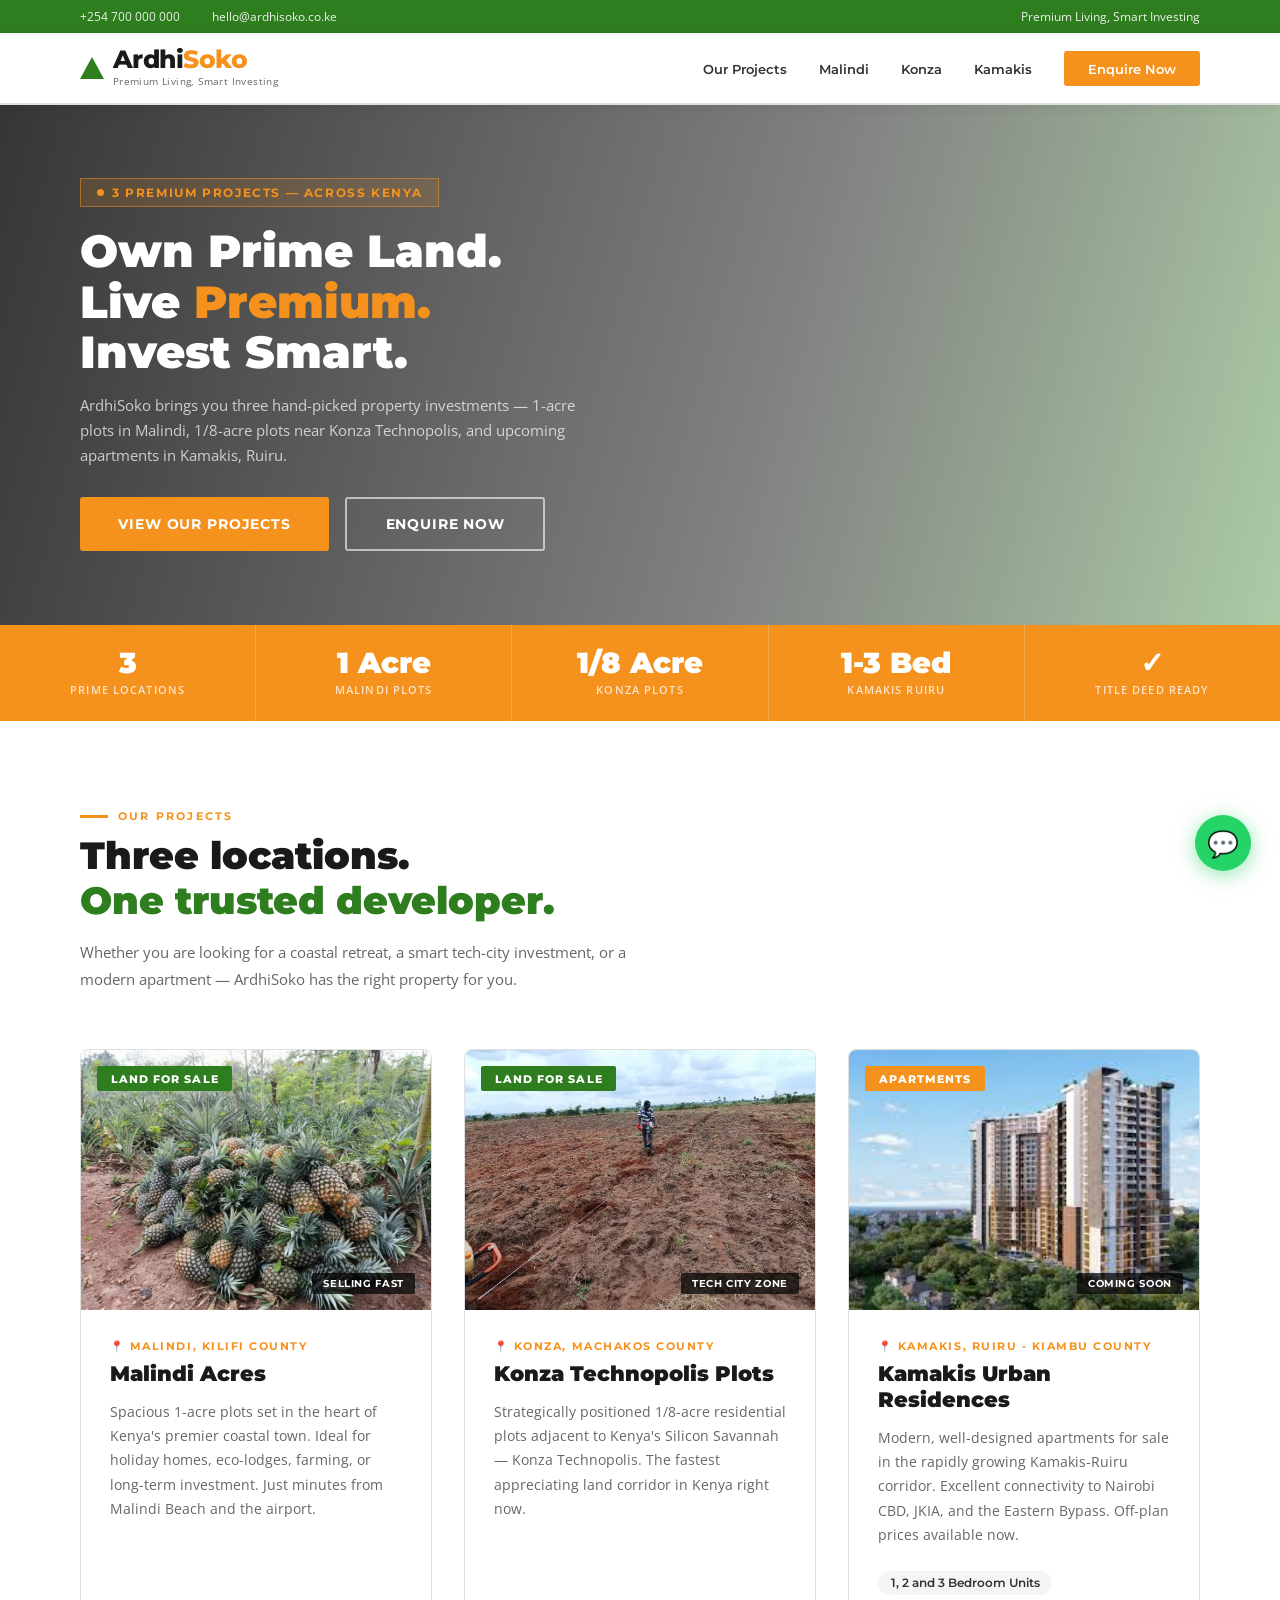
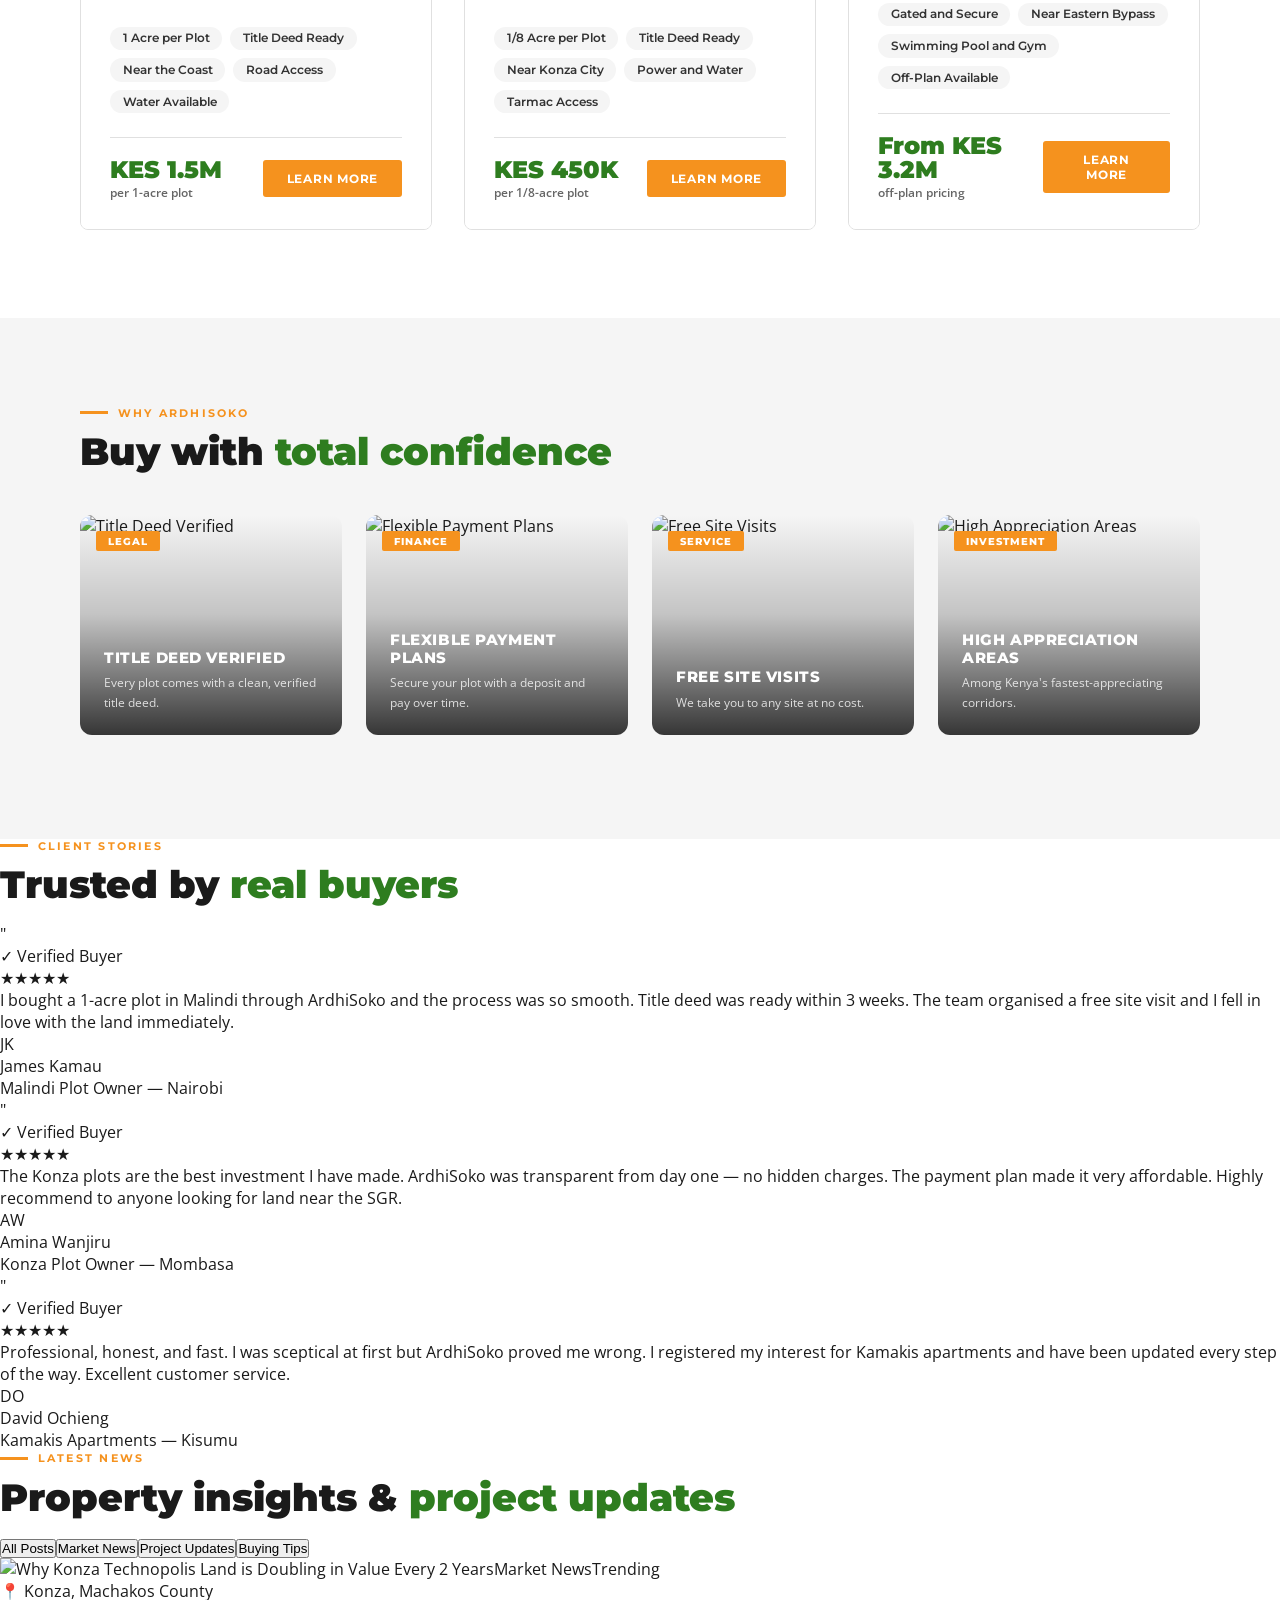
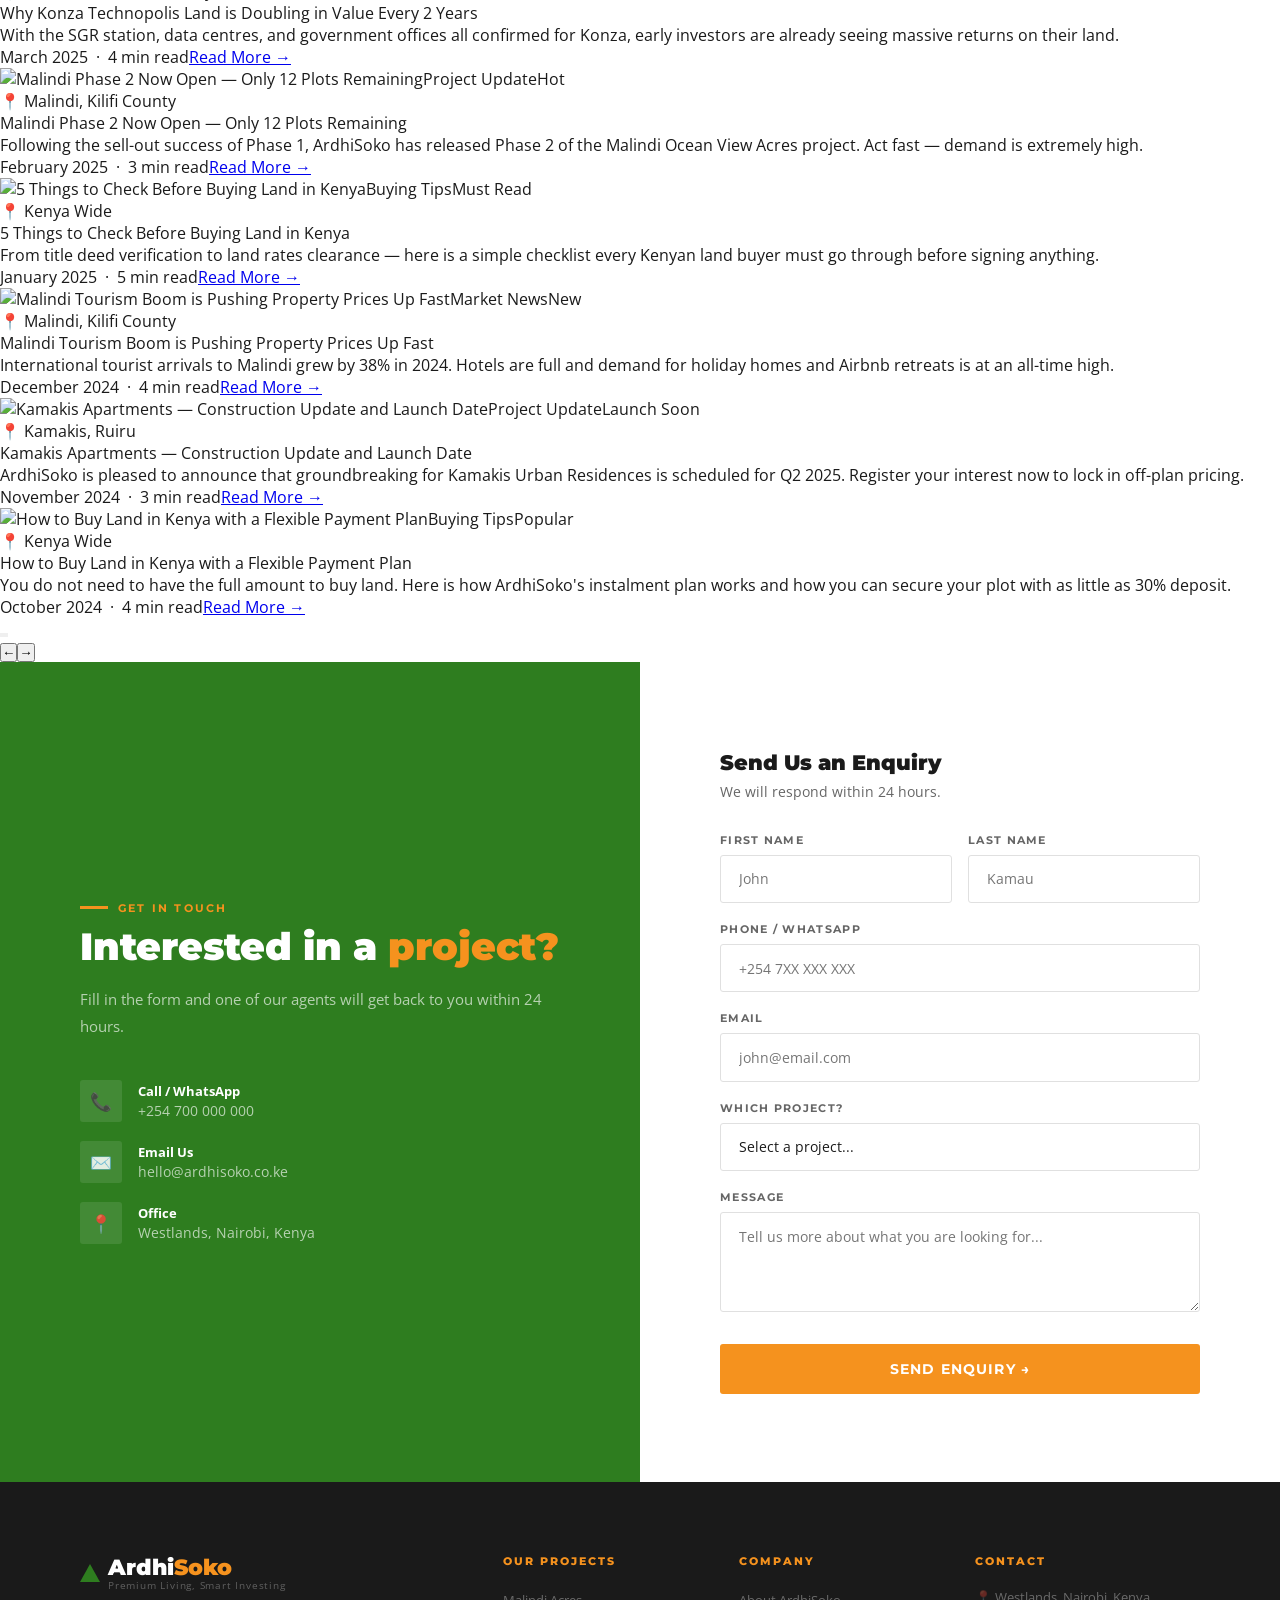
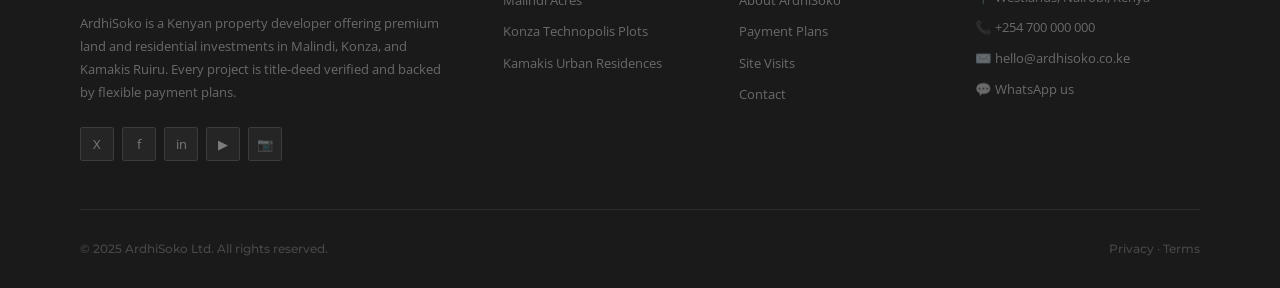
==== commit 93cdf4a7: "Update index.html via ArdhiSoko Admin" ====
--- a/index.html
+++ b/index.html
@@ -7,514 +7,32 @@
 <link href="https://fonts.googleapis.com/css2?family=Montserrat:wght@400;500;600;700;800;900&family=Open+Sans:wght@300;400;600&display=swap" rel="stylesheet">
 <style>
 :root{--orange:#F5921E;--orange-dark:#c47518;--orange-light:#feefdd;--green:#2E7D1F;--green-dark:#256419;--green-light:#e0ecdd;--black:#1A1A1A;--gray-dark:#333;--gray:#666;--gray-light:#F5F5F5;--border:#E0E0E0;--white:#fff;}
-*{margin:0;padding:0;box-sizing:border-box;}html{scroll-behavior:smooth;}body{font-family:'Open Sans',sans-serif;background:var(--white);color:var(--black);overflow-x:hidden;}.top-bar{background:var(--green);display:flex;justify-content:space-between;align-items:center;padding:.38rem 5rem;font-size:.75rem;color:rgba(255,255,255,.9);}.top-bar-left{display:flex;gap:1.5rem;align-items:center;align-items:center;}.top-bar-left a{color:rgba(255,255,255,.9);text-decoration:none;}nav{position:sticky;top:0;z-index:200;background:var(--white);border-bottom:2px solid var(--border);display:flex;align-items:center;padding:.7rem 5rem;box-shadow:0 2px 12px rgba(0,0,0,.07);}.logo{display:flex;align-items:center;gap:.55rem;text-decoration:none;}.logo-triangle{width:0;height:0;border-left:12px solid transparent;border-right:12px solid transparent;border-bottom:22px solid var(--green);flex-shrink:0;}.logo-text{font-family:'Montserrat',sans-serif;font-size:1.55rem;font-weight:800;letter-spacing:-.02em;line-height:1;}.logo-text .ardhi{color:var(--black);}.logo-text .soko{color:var(--orange);}.logo-tagline{font-size:.62rem;color:var(--gray);letter-spacing:.04em;margin-top:2px;}.nav-links{display:flex;gap:2rem;list-style:none;align-items:center;}.nav-links a{font-family:'Montserrat',sans-serif;font-size:.82rem;font-weight:600;color:#333;text-decoration:none;transition:color .2s;}.nav-links a:hover{color:var(--orange);}.nav-cta{background:var(--orange)!important;color:var(--white)!important;padding:.6rem 1.5rem;border-radius:3px;}.hero{position:relative;overflow:hidden;min-height:520px;max-height:620px;display:flex;align-items:center;}.hero-bg{position:absolute;inset:0;background:url('https://images.unsplash.com/photo-1500382017468-9049fed747ef?w=1600&q=80') center/cover;}.hero-bg::after{content:'';position:absolute;inset:0;background:linear-gradient(105deg,rgba(26,26,26,.88) 0%,rgba(26,26,26,.55) 60%,rgba(46,125,31,.4) 100%);}.hero-content{position:relative;z-index:2;padding:3rem 5rem;max-width:720px;}.hero-badge{display:inline-flex;align-items:center;gap:.5rem;background:rgba(245,146,30,.15);border:1px solid rgba(245,146,30,.5);padding:.4rem 1rem;margin-bottom:1.2rem;}.badge-dot{width:7px;height:7px;border-radius:50%;background:var(--orange);animation:blink 2s infinite;}@keyframes blink{0%,100%{opacity:1}50%{opacity:.3}}.hero-badge span{font-family:'Montserrat',sans-serif;font-size:.72rem;font-weight:700;letter-spacing:.14em;text-transform:uppercase;color:var(--orange);}h1.hero-title{font-family:'Montserrat',sans-serif;font-size:clamp(1.8rem,3.5vw,2.8rem);font-weight:900;line-height:1.12;color:var(--white);margin-bottom:1rem;}.hl{color:var(--orange);}.hero-sub{font-size:.92rem;color:rgba(255,255,255,.72);line-height:1.7;max-width:500px;margin-bottom:1.8rem;}.hero-btns{display:flex;gap:1rem;flex-wrap:wrap;}.btn-primary{background:var(--orange);color:var(--white);border:none;padding:1rem 2.4rem;font-family:'Montserrat',sans-serif;font-size:.88rem;font-weight:700;letter-spacing:.06em;text-transform:uppercase;cursor:pointer;border-radius:3px;transition:background .2s;}.btn-primary:hover{background:var(--orange-dark);}.btn-outline{background:transparent;color:var(--white);border:2px solid rgba(255,255,255,.6);padding:1rem 2.4rem;font-family:'Montserrat',sans-serif;font-size:.88rem;font-weight:700;letter-spacing:.06em;text-transform:uppercase;cursor:pointer;border-radius:3px;transition:all .2s;}.btn-outline:hover{background:var(--white);color:var(--black);}
-.sec{padding:3.5rem 5rem;}.sec-eyebrow{font-family:'Montserrat',sans-serif;font-size:.7rem;font-weight:700;letter-spacing:.2em;text-transform:uppercase;color:var(--orange);margin-bottom:.6rem;display:flex;align-items:center;gap:.6rem;}.sec-eyebrow::before{content:'';width:28px;height:3px;background:var(--orange);display:inline-block;}.sec-title{font-family:'Montserrat',sans-serif;font-size:clamp(1.8rem,3vw,2.6rem);font-weight:900;line-height:1.18;color:var(--black);margin-bottom:1rem;}.sec-title span{color:var(--green);}.sec-desc{font-size:.95rem;color:var(--gray);line-height:1.78;max-width:560px;}.projects-grid{display:grid;grid-template-columns:repeat(3,1fr);gap:2rem;margin-top:3.5rem;}.proj-card{border-radius:8px;overflow:hidden;border:1px solid var(--border);transition:transform .35s,box-shadow .35s;cursor:pointer;display:flex;flex-direction:column;}.proj-card:hover{transform:translateY(-8px);box-shadow:0 24px 60px rgba(0,0,0,.14);}.proj-img{height:260px;overflow:hidden;position:relative;}.proj-img img{width:100%;height:100%;object-fit:cover;transition:transform .6s;}.proj-card:hover .proj-img img{transform:scale(1.06);}.proj-tag{position:absolute;top:1rem;left:1rem;font-family:'Montserrat',sans-serif;font-size:.68rem;font-weight:800;letter-spacing:.1em;text-transform:uppercase;padding:.32rem .85rem;color:var(--white);border-radius:2px;}.tag-land{background:var(--green);}.tag-apt{background:var(--orange);}.proj-status{position:absolute;bottom:1rem;right:1rem;background:rgba(0,0,0,.7);color:var(--white);font-family:'Montserrat',sans-serif;font-size:.65rem;font-weight:700;padding:.28rem .7rem;border-radius:2px;letter-spacing:.06em;text-transform:uppercase;}.proj-body{padding:1.8rem;flex:1;display:flex;flex-direction:column;background:var(--white);}.proj-location{font-family:'Montserrat',sans-serif;font-size:.68rem;font-weight:700;letter-spacing:.14em;text-transform:uppercase;color:var(--orange);margin-bottom:.5rem;}.proj-name{font-family:'Montserrat',sans-serif;font-size:1.3rem;font-weight:900;color:var(--black);line-height:1.25;margin-bottom:.8rem;}.proj-desc{font-size:.88rem;color:var(--gray);line-height:1.72;margin-bottom:1.5rem;flex:1;}.proj-features{display:flex;flex-wrap:wrap;gap:.5rem;margin-bottom:1.5rem;}.proj-feat{display:inline-flex;align-items:center;gap:.35rem;background:var(--gray-light);padding:.3rem .8rem;font-family:'Montserrat',sans-serif;font-size:.72rem;font-weight:600;color:#333;border-radius:20px;}.proj-price-row{display:flex;justify-content:space-between;align-items:center;padding-top:1.2rem;border-top:1px solid var(--border);}.proj-price{font-family:'Montserrat',sans-serif;font-size:1.5rem;font-weight:900;color:var(--green);line-height:1;}.proj-price-sub{font-size:.72rem;color:var(--gray);font-weight:600;margin-top:.2rem;}.proj-cta{background:var(--orange);color:var(--white);border:none;padding:.7rem 1.5rem;border-radius:3px;font-family:'Montserrat',sans-serif;font-size:.78rem;font-weight:700;letter-spacing:.06em;text-transform:uppercase;cursor:pointer;transition:background .2s;}.proj-cta:hover{background:var(--orange-dark);}.detail-strip{display:grid;grid-template-columns:1fr 1fr;overflow:hidden;min-height:480px;}.detail-strip.reverse{direction:rtl;}.detail-strip.reverse>*{direction:ltr;}.detail-img{overflow:hidden;}.detail-img img{width:100%;height:100%;object-fit:cover;}.detail-content{padding:5rem;display:flex;flex-direction:column;justify-content:center;}.strip-green{background:var(--green);}.strip-green .sec-eyebrow,.strip-green .sec-eyebrow::before{color:var(--orange);background:var(--orange);}.strip-green .sec-title{color:var(--white);}.strip-green .sec-title span{color:var(--orange);}.strip-green .sec-desc{color:rgba(255,255,255,.7);max-width:100%;}.strip-light{background:var(--gray-light);}.strip-dark{background:var(--black);}.strip-dark .sec-eyebrow{color:var(--orange);}.strip-dark .sec-eyebrow::before{background:var(--orange);}.strip-dark .sec-title{color:var(--white);}.strip-dark .sec-title span{color:var(--orange);}.strip-dark .sec-desc{color:rgba(255,255,255,.55);max-width:100%;}.detail-specs{display:grid;grid-template-columns:1fr 1fr;gap:1rem;margin:2rem 0;}.dspec{padding:1rem 1.2rem;background:rgba(255,255,255,.08);border-left:3px solid var(--orange);}.strip-light .dspec{background:var(--white);}.dspec-val{font-family:'Montserrat',sans-serif;font-size:1.1rem;font-weight:900;color:var(--orange);line-height:1;}.dspec-key{font-size:.72rem;font-weight:600;letter-spacing:.08em;text-transform:uppercase;margin-top:.25rem;}.strip-green .dspec-key{color:rgba(255,255,255,.6);}.strip-dark .dspec-key{color:rgba(255,255,255,.5);}.strip-light .dspec-key{color:var(--gray);}.detail-btn{display:inline-flex;align-items:center;gap:.6rem;background:var(--orange);color:var(--white);border:none;padding:1rem 2.2rem;font-family:'Montserrat',sans-serif;font-size:.85rem;font-weight:700;letter-spacing:.06em;text-transform:uppercase;cursor:pointer;border-radius:3px;width:fit-content;transition:background .2s;margin-top:.5rem;}.detail-btn:hover{background:var(--orange-dark);}.why-grid{display:grid;grid-template-columns:repeat(4,1fr);gap:1.5rem;margin-top:2rem;}.why-carousel-wrap{position:relative;}.why-section.sec{padding:2.8rem 4rem;}
-.why-dot.active{background:#fff;width:22px;border-radius:4px;}
-.why-dots{display:none;justify-content:center;gap:.5rem;margin-top:1.5rem;}.why-dot{width:8px;height:8px;border-radius:50%;background:var(--border);border:none;padding:0;cursor:pointer;transition:background .2s;}.why-dot.active{background:var(--green);width:22px;border-radius:4px;}.why-grid{display:flex;overflow-x:auto;scroll-snap-type:x mandatory;-webkit-overflow-scrolling:touch;gap:1.5rem;padding-bottom:1rem;scrollbar-width:none;margin-top:2rem;}.why-grid::-webkit-scrollbar{display:none;}.wc{border-radius:12px;overflow:hidden;position:relative;height:224px;cursor:pointer;}.wc-img{position:absolute;inset:0;width:100%;height:100%;object-fit:cover;transition:transform .5s;}.wc:hover .wc-img{transform:scale(1.06);}.wc-overlay{position:absolute;inset:0;background:linear-gradient(to top,rgba(0,0,0,.78) 0%,rgba(0,0,0,.2) 55%,transparent 100%);}.wc-body{position:absolute;bottom:0;left:0;right:0;padding:1.4rem 1.5rem;}.wc-title{font-family:'Montserrat',sans-serif;font-size:.92rem;font-weight:800;color:#fff;text-transform:uppercase;letter-spacing:.04em;margin-bottom:.4rem;}.wc-desc{font-size:.78rem;color:rgba(255,255,255,.8);line-height:1.55;}.wc-tag{position:absolute;top:1rem;left:1rem;background:var(--orange);color:#fff;font-family:'Montserrat',sans-serif;font-size:.62rem;font-weight:800;letter-spacing:.1em;text-transform:uppercase;padding:.28rem .75rem;border-radius:2px;}@media(min-width:1101px){.wc{min-width:calc(25% - 1.2rem);max-width:none;flex:1;}}@media(max-width:680px){.wc{min-width:82vw;height:200px;}}.enquiry-sec{background:var(--green);display:grid;grid-template-columns:1fr 1fr;overflow:hidden;}.enquiry-left{padding:2.2rem 3.2rem;display:flex;flex-direction:column;justify-content:center;}.enquiry-left .sec-eyebrow{color:var(--orange);}.enquiry-left .sec-eyebrow::before{background:var(--orange);}.enquiry-left .sec-title{color:var(--white);}.enquiry-left .sec-title span{color:var(--orange);}.enquiry-left .sec-desc{color:rgba(255,255,255,.65);margin-bottom:2.5rem;max-width:100%;}.contact-items{display:flex;flex-direction:column;gap:1.2rem;}.contact-item{display:flex;align-items:center;gap:1rem;color:rgba(255,255,255,.85);font-size:.92rem;}.contact-item-icon{width:42px;height:42px;background:rgba(255,255,255,.1);border-radius:3px;display:flex;align-items:center;justify-content:center;font-size:1.1rem;flex-shrink:0;}.contact-item strong{display:block;font-weight:700;font-size:.8rem;color:var(--white);}.contact-item span{font-size:.85rem;color:rgba(255,255,255,.65);}.enquiry-right{background:var(--white);padding:2.2rem 3.2rem;}.enquiry-right h3{font-family:'Montserrat',sans-serif;font-size:1.3rem;font-weight:900;color:var(--black);margin-bottom:.4rem;}.enquiry-right p{font-size:.85rem;color:var(--gray);margin-bottom:2rem;}.form-group{margin-bottom:1.2rem;}.form-group label{display:block;font-family:'Montserrat',sans-serif;font-size:.68rem;font-weight:700;letter-spacing:.12em;text-transform:uppercase;color:var(--gray);margin-bottom:.5rem;}.form-group input,.form-group select,.form-group textarea{width:100%;padding:.85rem 1.1rem;border:1.5px solid var(--border);border-radius:3px;font-family:'Open Sans',sans-serif;font-size:.9rem;color:var(--black);outline:none;transition:border-color .2s;background:var(--white);appearance:none;}.form-group input:focus,.form-group select:focus,.form-group textarea:focus{border-color:var(--orange);}.form-group textarea{resize:vertical;min-height:100px;}.form-row{display:grid;grid-template-columns:1fr 1fr;gap:1rem;}.form-submit{background:var(--orange);color:var(--white);border:none;width:100%;padding:1rem;font-family:'Montserrat',sans-serif;font-size:.9rem;font-weight:700;letter-spacing:.08em;text-transform:uppercase;cursor:pointer;border-radius:3px;transition:background .2s;margin-top:.5rem;}.form-submit:hover{background:var(--orange-dark);}footer{background:var(--black);padding:4.5rem 5rem 2rem;}.f-grid{display:grid;grid-template-columns:2fr 1fr 1fr 1.2fr;gap:3rem;padding-bottom:3rem;border-bottom:1px solid rgba(255,255,255,.08);margin-bottom:2rem;}.f-logo-wrap{margin-bottom:1.2rem;display:flex;align-items:center;gap:.5rem;}.f-logo-tri{width:0;height:0;border-left:10px solid transparent;border-right:10px solid transparent;border-bottom:18px solid var(--green);}.f-logo-text{font-family:'Montserrat',sans-serif;font-size:1.35rem;font-weight:900;}.f-logo-text .ardhi{color:var(--white);}.f-logo-text .soko{color:var(--orange);}.f-tagline{font-size:.62rem;color:rgba(255,255,255,.3);letter-spacing:.08em;margin-top:-2px;}.f-about{font-size:.82rem;color:rgba(255,255,255,.35);line-height:1.75;margin-bottom:1.5rem;}.f-socials{display:flex;gap:.5rem;}.fsoc{width:34px;height:34px;background:rgba(255,255,255,.05);border:1px solid rgba(255,255,255,.1);display:flex;align-items:center;justify-content:center;font-size:.82rem;color:rgba(255,255,255,.4);cursor:pointer;border-radius:3px;transition:all .2s;}.fsoc:hover{background:var(--orange);border-color:var(--orange);color:var(--white);}.f-col h5{font-family:'Montserrat',sans-serif;font-size:.68rem;font-weight:800;letter-spacing:.18em;text-transform:uppercase;color:var(--orange);margin-bottom:1.2rem;}.f-links{list-style:none;}.f-links li{margin-bottom:.6rem;}.f-links a{font-size:.83rem;color:rgba(255,255,255,.35);text-decoration:none;transition:color .2s;}.f-links a:hover{color:var(--white);}.f-contact{list-style:none;}.f-contact li{display:flex;align-items:flex-start;gap:.65rem;margin-bottom:.8rem;font-size:.83rem;color:rgba(255,255,255,.35);}.f-bottom{display:flex;justify-content:space-between;align-items:center;font-size:.74rem;color:rgba(255,255,255,.2);font-family:'Montserrat',sans-serif;font-weight:500;}.wa-btn{position:fixed;bottom:1.8rem;right:1.8rem;z-index:999;background:#25D366;color:var(--white);width:56px;height:56px;border-radius:50%;display:flex;align-items:center;justify-content:center;font-size:1.6rem;text-decoration:none;box-shadow:0 4px 20px rgba(37,211,102,.5);transition:transform .2s;}.wa-btn:hover{transform:scale(1.1);}@media(max-width:1100px){nav,.top-bar,.sec,footer{padding-left:2rem;padding-right:2rem;}.hero-content{padding:3rem 2rem;}.hero{min-height:420px;max-height:520px;}.projects-grid{grid-template-columns:1fr;max-width:560px;margin-left:auto;margin-right:auto;}.detail-strip{grid-template-columns:1fr;}.detail-strip.reverse{direction:ltr;}.detail-img{height:300px;}.detail-content{padding:3.5rem 2rem;}.why-grid{grid-template-columns:1fr 1fr;}.enquiry-sec{grid-template-columns:1fr;}.enquiry-left,.enquiry-right{padding:2.5rem 2rem;}.f-grid{grid-template-columns:1fr 1fr;gap:2rem;}}@media(max-width:680px){.top-bar{padding:.4rem 1rem;}.top-bar-left{display:none;}nav{padding:.6rem 1rem;}.nav-links{display:none;}.hero-content{padding:2.5rem 1.5rem;}.hero{min-height:380px;max-height:480px;}.sec{padding:2rem 1.5rem;}.stats-strip{flex-wrap:wrap;}.why-dots{display:flex;}.form-row{grid-template-columns:1fr;}.f-grid{grid-template-columns:1fr;}footer{padding:3rem 1.5rem 2rem;}}
-
-/* ── TESTIMONIALS ── */
-.testi-section{background:var(--black);padding:2.8rem 4rem;}
-.testi-section .sec-eyebrow{color:var(--orange);}
-.testi-section .sec-eyebrow::before{background:var(--orange);}
-.testi-section .sec-title{color:#fff;}
-.testi-section .sec-title span{color:var(--orange);}
-.testi-grid{display:grid;grid-template-columns:repeat(3,1fr);gap:1.5rem;margin-top:1.5rem;}
-.testi-card{background:rgba(255,255,255,.04);border:1px solid rgba(255,255,255,.08);border-radius:10px;padding:2rem;position:relative;}
-.testi-quote{font-size:3rem;line-height:1;color:var(--orange);font-family:Georgia,serif;position:absolute;top:1.2rem;right:1.5rem;opacity:.4;}
-.testi-text{font-size:.88rem;color:rgba(255,255,255,.7);line-height:1.8;margin-bottom:1.5rem;font-style:italic;}
-.testi-author{display:flex;align-items:center;gap:.8rem;}
-.testi-avatar{width:44px;height:44px;border-radius:50%;background:var(--orange);display:flex;align-items:center;justify-content:center;font-family:'Montserrat',sans-serif;font-size:.9rem;font-weight:800;color:#fff;flex-shrink:0;}
-.testi-name{font-family:'Montserrat',sans-serif;font-size:.82rem;font-weight:800;color:#fff;}
-.testi-role{font-size:.72rem;color:rgba(255,255,255,.4);margin-top:.1rem;}
-.testi-stars{color:var(--orange);font-size:.8rem;margin-bottom:.8rem;}
-.testi-badge{display:inline-flex;align-items:center;gap:.4rem;background:rgba(46,125,31,.2);border:1px solid rgba(46,125,31,.3);padding:.2rem .7rem;border-radius:20px;font-size:.62rem;font-family:'Montserrat',sans-serif;font-weight:700;color:#66BB6A;text-transform:uppercase;letter-spacing:.08em;margin-bottom:1rem;}
-
-/* ── BLOG ── */
-.blog-section{background:#f7f7f7;padding:2.8rem 4rem;}
-.blog-section .sec-title span{color:var(--green);}
-.blog-cats{display:flex;gap:.5rem;margin:1.5rem 0 2.5rem;flex-wrap:wrap;}
-.blog-cat{background:#fff;border:1.5px solid var(--border);padding:.45rem 1.1rem;font-family:'Montserrat',sans-serif;font-size:.72rem;font-weight:700;border-radius:20px;cursor:pointer;transition:all .2s;color:#333;}
-.blog-cat.active,.blog-cat:hover{background:var(--orange);border-color:var(--orange);color:#fff;}
-.blog-scroll-wrap{overflow:hidden;position:relative;}
-.blog-track-outer{display:flex;transition:transform .5s cubic-bezier(.4,0,.2,1);will-change:transform;}
-.blog-window{min-width:100%;display:grid;grid-template-columns:repeat(3,1fr);gap:1.6rem;box-sizing:border-box;}
-.blog-card{background:#fff;border-radius:12px;overflow:hidden;border:1px solid var(--border);transition:transform .3s,box-shadow .3s;display:flex;flex-direction:column;}
-.blog-card:hover{transform:translateY(-6px);box-shadow:0 20px 50px rgba(0,0,0,.12);}
-.blog-img{height:230px;overflow:hidden;position:relative;flex-shrink:0;}
-.blog-img img{width:100%;height:100%;object-fit:cover;transition:transform .5s;}
-.blog-card:hover .blog-img img{transform:scale(1.06);}
-.blog-cat-tag{position:absolute;top:1rem;left:1rem;color:#fff;font-family:'Montserrat',sans-serif;font-size:.65rem;font-weight:800;letter-spacing:.1em;text-transform:uppercase;padding:.32rem .9rem;border-radius:3px;}
-.blog-cat-tag.market{background:var(--green);}
-.blog-cat-tag.update{background:var(--orange);}
-.blog-cat-tag.tips{background:#1565C0;}
-.blog-status{position:absolute;bottom:1rem;right:1rem;background:rgba(0,0,0,.72);color:#fff;font-family:'Montserrat',sans-serif;font-size:.62rem;font-weight:700;padding:.28rem .75rem;border-radius:3px;letter-spacing:.06em;text-transform:uppercase;}
-.blog-body{padding:1.6rem;flex:1;display:flex;flex-direction:column;}
-.blog-loc{font-family:'Montserrat',sans-serif;font-size:.68rem;font-weight:700;letter-spacing:.12em;text-transform:uppercase;color:var(--orange);margin-bottom:.5rem;display:flex;align-items:center;gap:.3rem;}
-.blog-title{font-family:'Montserrat',sans-serif;font-size:1.1rem;font-weight:900;color:var(--black);line-height:1.3;margin-bottom:.7rem;}
-.blog-excerpt{font-size:.84rem;color:var(--gray);line-height:1.7;margin-bottom:1.2rem;flex:1;}
-.blog-footer{display:flex;align-items:center;justify-content:space-between;padding-top:1rem;border-top:1px solid var(--border);}
-.blog-meta{font-size:.7rem;color:var(--gray);}
-.blog-read{font-family:'Montserrat',sans-serif;font-size:.72rem;font-weight:700;color:var(--orange);text-decoration:none;display:inline-flex;align-items:center;gap:.35rem;transition:gap .2s;}
-.blog-read:hover{gap:.6rem;}
-.blog-nav{display:flex;align-items:center;justify-content:space-between;margin-top:1.5rem;}
-.blog-dots{display:flex;gap:.5rem;}
-.blog-dot{width:8px;height:8px;border-radius:50%;background:var(--border);border:none;padding:0;cursor:pointer;transition:all .2s;}
-.blog-dot.active{background:var(--orange);width:22px;border-radius:4px;}
-.blog-arrows{display:flex;gap:.6rem;}
-.blog-arrow{width:40px;height:40px;border-radius:50%;border:2px solid var(--border);background:#fff;cursor:pointer;font-size:1rem;display:flex;align-items:center;justify-content:center;transition:all .2s;line-height:1;}
-.blog-arrow:hover{background:var(--orange);border-color:var(--orange);color:#fff;}
-@media(max-width:900px){.blog-window{grid-template-columns:repeat(2,1fr);}}
-@media(max-width:680px){
-  .blog-section{padding:3rem 0 3rem;}
-  .blog-section .sec-eyebrow,.blog-section .sec-title,.blog-cats{padding-left:1.2rem;padding-right:1.2rem;}
-  .blog-scroll-wrap{width:100%;overflow:hidden;}
-  .blog-track-outer{display:flex;transition:transform .45s cubic-bezier(.4,0,.2,1);}
-  .blog-window{
-    min-width:100%;
-    display:flex;
-    overflow-x:auto;
-    scroll-snap-type:x mandatory;
-    -webkit-overflow-scrolling:touch;
-    scrollbar-width:none;
-    grid-template-columns:unset;
-    gap:1.2rem;
-    padding:0 1.2rem;
-    box-sizing:border-box;
-  }
-  .blog-window::-webkit-scrollbar{display:none;}
-  .blog-card{
-    min-width:calc(100vw - 2.4rem);
-    width:calc(100vw - 2.4rem);
-    scroll-snap-align:start;
-    flex-shrink:0;
-    flex-direction:column;
-    border-radius:12px;
-    overflow:hidden;
-  }
-  .blog-img{height:52vw;min-height:200px;width:100%;flex-shrink:0;}
-  .blog-body{padding:1.3rem 1.2rem 1.5rem;}
-  .blog-title{font-size:1.05rem;line-height:1.35;}
-  .blog-excerpt{display:-webkit-box;-webkit-line-clamp:4;-webkit-box-orient:vertical;overflow:hidden;font-size:.85rem;}
-  .blog-nav{padding:0 1.2rem;}
-}
-
-.testi-scroll-wrap{overflow:hidden;}
-.testi-nav{display:none;justify-content:center;margin-top:1.8rem;}
-.testi-dots{display:flex;gap:.5rem;}
-.testi-dot{width:8px;height:8px;border-radius:50%;background:rgba(255,255,255,.2);border:none;padding:0;cursor:pointer;transition:all .2s;}
-.testi-dot.active{background:var(--orange);width:22px;border-radius:4px;}
-@media(max-width:1100px){
-  .testi-section,.blog-section{padding:2.5rem 2rem;}
-  .testi-grid{grid-template-columns:1fr;}
-  .blog-card{grid-template-columns:1fr;}
-  .blog-img{height:220px;}
-  .blog-body{padding:1.8rem;}
-  .blog-title{font-size:1.1rem;}
-}
-@media(max-width:680px){
-  .stats-strip{padding:.6rem 0;flex-wrap:wrap;gap:0;border-bottom:none;}
-  
-  
-  
-  
-  
-  .why-section.sec{padding:2rem 0;}
-  .why-section .sec-eyebrow,.why-section .sec-title{padding-left:1.2rem;padding-right:1.2rem;}
-  .why-carousel-wrap{width:100%;overflow:hidden;}
-  .why-grid{
-    display:flex !important;
-    overflow-x:auto;
-    scroll-snap-type:x mandatory;
-    -webkit-overflow-scrolling:touch;
-    scrollbar-width:none;
-    grid-template-columns:unset !important;
-    gap:1.2rem;
-    padding:1.2rem 1.2rem 0.5rem;
-    margin-top:1.2rem;
-    box-sizing:border-box;
-  }
-  .why-grid::-webkit-scrollbar{display:none;}
-  .wc{
-    min-width:calc(100vw - 2.4rem) !important;
-    width:calc(100vw - 2.4rem) !important;
-    height:65vw;
-    max-height:340px;
-    scroll-snap-align:start;
-    flex-shrink:0;
-    border-radius:12px;
-  }
-  .why-dots{display:flex !important;margin-top:1rem;padding-bottom:.5rem;}
-  .testi-section{padding:2rem 0;}
-  .testi-section .sec-eyebrow,.testi-section .sec-title{padding-left:1.2rem;padding-right:1.2rem;}
-  .testi-scroll-wrap{width:100%;overflow:hidden;}
-  .testi-grid{
-    display:flex;
-    overflow-x:auto;
-    scroll-snap-type:x mandatory;
-    -webkit-overflow-scrolling:touch;
-    scrollbar-width:none;
-    grid-template-columns:unset;
-    gap:1.2rem;
-    padding:0 1.2rem;
-    box-sizing:border-box;
-    margin-top:1.2rem;
-  }
-  .testi-grid::-webkit-scrollbar{display:none;}
-  .testi-card{
-    min-width:calc(100vw - 2.4rem);
-    width:calc(100vw - 2.4rem);
-    scroll-snap-align:start;
-    flex-shrink:0;
-  }
-  .testi-nav{display:flex;}
-  .blog-section{padding:2rem 0;}
-  .blog-body{padding:1.4rem;}
-  .blog-title{font-size:1rem;}
-}
-
-.top-bar-left a{color:rgba(255,255,255,.9);text-decoration:none;display:inline-flex;align-items:center;gap:.35rem;transition:color .2s;}
-.top-bar-left a:hover{color:#fff;}
-.top-bar-right{display:flex;align-items:center;gap:.15rem;}
-.tb-social{display:inline-flex;align-items:center;justify-content:center;width:26px;height:26px;border-radius:50%;color:rgba(255,255,255,.8);transition:background .2s,color .2s;text-decoration:none;}
-.tb-social svg{width:13px;height:13px;}
-.tb-social:hover{background:rgba(255,255,255,.2);color:#fff;}
-@media(max-width:1100px){.top-bar{padding:.38rem 2rem;}}
-@media(max-width:680px){
-  .top-bar{padding:.3rem 1rem;}
-  .top-bar-left a:last-child{display:none;}
-  .tb-social{width:24px;height:24px;}
-  .tb-social svg{width:12px;height:12px;}
-}
-/* ── NAV SEARCH ── */
-.nav-search{display:flex;align-items:center;margin-left:auto;background:#f4f4f4;border:1.5px solid var(--border);border-radius:24px;overflow:hidden;transition:border-color .2s;}
-.nav-search:focus-within{border-color:var(--orange);}
-.nav-search-input{border:none;background:transparent;padding:.45rem 1rem;font-size:.82rem;font-family:'Open Sans',sans-serif;color:var(--black);outline:none;width:240px;}
-.nav-search-input::placeholder{color:#aaa;}
-.nav-search-btn{background:var(--orange);border:none;padding:.45rem .9rem;cursor:pointer;font-size:.9rem;color:#fff;transition:background .2s;flex-shrink:0;}
-.nav-search-btn:hover{background:var(--green);}
-@media(max-width:900px){.nav-search-input{width:160px;}}
-@media(max-width:680px){
-  .nav-search{margin-left:auto;background:transparent;border:none;position:relative;}
-  .nav-search:focus-within{background:#f4f4f4;border:1.5px solid var(--orange);}
-  .nav-search-input{width:0;padding:0;opacity:0;transition:width .3s,opacity .3s,padding .3s;}
-  .nav-search-input.open{width:150px;padding:.4rem .75rem;opacity:1;}
-  .nav-search-btn{background:transparent;color:var(--orange);padding:.4rem;font-size:1.1rem;}
-  .nav-search-btn:hover{background:transparent;color:var(--green);}
-}
-
-/* ── PAGE MENU BAR ── */
-.page-menu{background:var(--orange);border-bottom:1px solid rgba(255,255,255,.15);position:sticky;top:var(--nav-h,62px);z-index:199;}
-.pm-desktop{display:flex;align-items:center;padding:0 5rem;gap:0;}
-.pm-mobile{display:none;}
-.pm-link{font-family:'Montserrat',sans-serif;font-size:.72rem;font-weight:700;letter-spacing:.08em;text-transform:uppercase;color:rgba(255,255,255,.85);text-decoration:none;padding:.65rem 1.4rem;display:inline-flex;align-items:center;gap:.3rem;border-right:1px solid rgba(255,255,255,.15);transition:background .2s,color .2s;white-space:nowrap;}
-.pm-link:first-child{border-left:none;}
-.pm-link:hover,.pm-link.pm-active{background:rgba(0,0,0,.12);color:#fff;}
-.pm-dropdown{position:relative;}
-.pm-dropdown:hover .pm-drop-panel{opacity:1;pointer-events:all;transform:translateY(0);}
-.pm-drop-panel{position:absolute;top:100%;left:0;background:#fff;border-radius:0 0 8px 8px;box-shadow:0 8px 24px rgba(0,0,0,.12);min-width:240px;opacity:0;pointer-events:none;transform:translateY(-6px);transition:all .2s;z-index:300;}
-.pm-drop-link{display:block;padding:.75rem 1.2rem;font-family:'Montserrat',sans-serif;font-size:.72rem;font-weight:600;color:var(--black);text-decoration:none;border-bottom:1px solid var(--border);transition:background .15s,color .15s;}
-.pm-drop-link:last-child{border-bottom:none;}
-.pm-drop-link:hover{background:var(--orange);color:#fff;}
-/* mobile grid */
-.pm-mobile{display:none;grid-template-columns:repeat(3,1fr);}
-.pm-m-link{font-family:'Montserrat',sans-serif;font-size:.68rem;font-weight:700;letter-spacing:.07em;text-transform:uppercase;color:rgba(255,255,255,.85);text-decoration:none;padding:.55rem .5rem;text-align:center;border-right:1px solid rgba(255,255,255,.15);border-bottom:1px solid rgba(255,255,255,.15);transition:background .2s;}
-.pm-m-link:hover,.pm-m-link.pm-active{background:rgba(0,0,0,.12);color:#fff;}
-.pm-m-link:nth-child(3n){border-right:none;}
-.pm-m-link:nth-child(4),.pm-m-link:nth-child(5),.pm-m-link:nth-child(6){border-bottom:none;}
-@media(max-width:900px){
-  .pm-desktop{padding:0 2rem;}
-  .pm-link{padding:.6rem .9rem;font-size:.68rem;}
-}
-@media(max-width:680px){
-  .pm-desktop{display:none;}
-  .pm-mobile{display:grid;}
-}
+*{margin:0;padding:0;box-sizing:border-box;}html{scroll-behavior:smooth;}body{font-family:'Open Sans',sans-serif;background:var(--white);color:var(--black);overflow-x:hidden;}.top-bar{background:var(--green);display:flex;justify-content:space-between;align-items:center;padding:.5rem 5rem;font-size:.78rem;color:rgba(255,255,255,.9);}.top-bar-left{display:flex;gap:2rem;align-items:center;}.top-bar-left a{color:rgba(255,255,255,.9);text-decoration:none;}nav{position:sticky;top:0;z-index:200;background:var(--white);border-bottom:2px solid var(--border);display:flex;align-items:center;justify-content:space-between;padding:.9rem 5rem;box-shadow:0 2px 12px rgba(0,0,0,.07);}.logo{display:flex;align-items:center;gap:.55rem;text-decoration:none;}.logo-triangle{width:0;height:0;border-left:12px solid transparent;border-right:12px solid transparent;border-bottom:22px solid var(--green);flex-shrink:0;}.logo-text{font-family:'Montserrat',sans-serif;font-size:1.55rem;font-weight:800;letter-spacing:-.02em;line-height:1;}.logo-text .ardhi{color:var(--black);}.logo-text .soko{color:var(--orange);}.logo-tagline{font-size:.62rem;color:var(--gray);letter-spacing:.04em;margin-top:2px;}.nav-links{display:flex;gap:2rem;list-style:none;align-items:center;}.nav-links a{font-family:'Montserrat',sans-serif;font-size:.82rem;font-weight:600;color:#333;text-decoration:none;transition:color .2s;}.nav-links a:hover{color:var(--orange);}.nav-cta{background:var(--orange)!important;color:var(--white)!important;padding:.6rem 1.5rem;border-radius:3px;}.hero{position:relative;overflow:hidden;min-height:520px;max-height:620px;display:flex;align-items:center;}.hero-bg{position:absolute;inset:0;background:url('https://images.unsplash.com/photo-1500382017468-9049fed747ef?w=1600&q=80') center/cover;}.hero-bg::after{content:'';position:absolute;inset:0;background:linear-gradient(105deg,rgba(26,26,26,.88) 0%,rgba(26,26,26,.55) 60%,rgba(46,125,31,.4) 100%);}.hero-content{position:relative;z-index:2;padding:3rem 5rem;max-width:720px;}.hero-badge{display:inline-flex;align-items:center;gap:.5rem;background:rgba(245,146,30,.15);border:1px solid rgba(245,146,30,.5);padding:.4rem 1rem;margin-bottom:1.2rem;}.badge-dot{width:7px;height:7px;border-radius:50%;background:var(--orange);animation:blink 2s infinite;}@keyframes blink{0%,100%{opacity:1}50%{opacity:.3}}.hero-badge span{font-family:'Montserrat',sans-serif;font-size:.72rem;font-weight:700;letter-spacing:.14em;text-transform:uppercase;color:var(--orange);}h1.hero-title{font-family:'Montserrat',sans-serif;font-size:clamp(1.8rem,3.5vw,2.8rem);font-weight:900;line-height:1.12;color:var(--white);margin-bottom:1rem;}.hl{color:var(--orange);}.hero-sub{font-size:.92rem;color:rgba(255,255,255,.72);line-height:1.7;max-width:500px;margin-bottom:1.8rem;}.hero-btns{display:flex;gap:1rem;flex-wrap:wrap;}.btn-primary{background:var(--orange);color:var(--white);border:none;padding:1rem 2.4rem;font-family:'Montserrat',sans-serif;font-size:.88rem;font-weight:700;letter-spacing:.06em;text-transform:uppercase;cursor:pointer;border-radius:3px;transition:background .2s;}.btn-primary:hover{background:var(--orange-dark);}.btn-outline{background:transparent;color:var(--white);border:2px solid rgba(255,255,255,.6);padding:1rem 2.4rem;font-family:'Montserrat',sans-serif;font-size:.88rem;font-weight:700;letter-spacing:.06em;text-transform:uppercase;cursor:pointer;border-radius:3px;transition:all .2s;}.btn-outline:hover{background:var(--white);color:var(--black);}.stats-strip{background:var(--orange);display:flex;}.ss-block{flex:1;text-align:center;padding:1.5rem 1rem;border-right:1px solid rgba(255,255,255,.2);}.ss-block:last-child{border-right:none;}.ss-num{font-family:'Montserrat',sans-serif;font-size:1.8rem;font-weight:900;color:var(--white);line-height:1;}.ss-lbl{font-size:.7rem;font-weight:600;letter-spacing:.1em;text-transform:uppercase;color:rgba(255,255,255,.75);margin-top:.3rem;}.sec{padding:5.5rem 5rem;}.sec-eyebrow{font-family:'Montserrat',sans-serif;font-size:.7rem;font-weight:700;letter-spacing:.2em;text-transform:uppercase;color:var(--orange);margin-bottom:.6rem;display:flex;align-items:center;gap:.6rem;}.sec-eyebrow::before{content:'';width:28px;height:3px;background:var(--orange);display:inline-block;}.sec-title{font-family:'Montserrat',sans-serif;font-size:clamp(1.8rem,3vw,2.6rem);font-weight:900;line-height:1.18;color:var(--black);margin-bottom:1rem;}.sec-title span{color:var(--green);}.sec-desc{font-size:.95rem;color:var(--gray);line-height:1.78;max-width:560px;}.projects-grid{display:grid;grid-template-columns:repeat(3,1fr);gap:2rem;margin-top:3.5rem;}.proj-card{border-radius:8px;overflow:hidden;border:1px solid var(--border);transition:transform .35s,box-shadow .35s;cursor:pointer;display:flex;flex-direction:column;}.proj-card:hover{transform:translateY(-8px);box-shadow:0 24px 60px rgba(0,0,0,.14);}.proj-img{height:260px;overflow:hidden;position:relative;}.proj-img img{width:100%;height:100%;object-fit:cover;transition:transform .6s;}.proj-card:hover .proj-img img{transform:scale(1.06);}.proj-tag{position:absolute;top:1rem;left:1rem;font-family:'Montserrat',sans-serif;font-size:.68rem;font-weight:800;letter-spacing:.1em;text-transform:uppercase;padding:.32rem .85rem;color:var(--white);border-radius:2px;}.tag-land{background:var(--green);}.tag-apt{background:var(--orange);}.proj-status{position:absolute;bottom:1rem;right:1rem;background:rgba(0,0,0,.7);color:var(--white);font-family:'Montserrat',sans-serif;font-size:.65rem;font-weight:700;padding:.28rem .7rem;border-radius:2px;letter-spacing:.06em;text-transform:uppercase;}.proj-body{padding:1.8rem;flex:1;display:flex;flex-direction:column;background:var(--white);}.proj-location{font-family:'Montserrat',sans-serif;font-size:.68rem;font-weight:700;letter-spacing:.14em;text-transform:uppercase;color:var(--orange);margin-bottom:.5rem;}.proj-name{font-family:'Montserrat',sans-serif;font-size:1.3rem;font-weight:900;color:var(--black);line-height:1.25;margin-bottom:.8rem;}.proj-desc{font-size:.88rem;color:var(--gray);line-height:1.72;margin-bottom:1.5rem;flex:1;}.proj-features{display:flex;flex-wrap:wrap;gap:.5rem;margin-bottom:1.5rem;}.proj-feat{display:inline-flex;align-items:center;gap:.35rem;background:var(--gray-light);padding:.3rem .8rem;font-family:'Montserrat',sans-serif;font-size:.72rem;font-weight:600;color:#333;border-radius:20px;}.proj-price-row{display:flex;justify-content:space-between;align-items:center;padding-top:1.2rem;border-top:1px solid var(--border);}.proj-price{font-family:'Montserrat',sans-serif;font-size:1.5rem;font-weight:900;color:var(--green);line-height:1;}.proj-price-sub{font-size:.72rem;color:var(--gray);font-weight:600;margin-top:.2rem;}.proj-cta{background:var(--orange);color:var(--white);border:none;padding:.7rem 1.5rem;border-radius:3px;font-family:'Montserrat',sans-serif;font-size:.78rem;font-weight:700;letter-spacing:.06em;text-transform:uppercase;cursor:pointer;transition:background .2s;}.proj-cta:hover{background:var(--orange-dark);}.detail-strip{display:grid;grid-template-columns:1fr 1fr;overflow:hidden;min-height:480px;}.detail-strip.reverse{direction:rtl;}.detail-strip.reverse>*{direction:ltr;}.detail-img{overflow:hidden;}.detail-img img{width:100%;height:100%;object-fit:cover;}.detail-content{padding:5rem;display:flex;flex-direction:column;justify-content:center;}.strip-green{background:var(--green);}.strip-green .sec-eyebrow,.strip-green .sec-eyebrow::before{color:var(--orange);background:var(--orange);}.strip-green .sec-title{color:var(--white);}.strip-green .sec-title span{color:var(--orange);}.strip-green .sec-desc{color:rgba(255,255,255,.7);max-width:100%;}.strip-light{background:var(--gray-light);}.strip-dark{background:var(--black);}.strip-dark .sec-eyebrow{color:var(--orange);}.strip-dark .sec-eyebrow::before{background:var(--orange);}.strip-dark .sec-title{color:var(--white);}.strip-dark .sec-title span{color:var(--orange);}.strip-dark .sec-desc{color:rgba(255,255,255,.55);max-width:100%;}.detail-specs{display:grid;grid-template-columns:1fr 1fr;gap:1rem;margin:2rem 0;}.dspec{padding:1rem 1.2rem;background:rgba(255,255,255,.08);border-left:3px solid var(--orange);}.strip-light .dspec{background:var(--white);}.dspec-val{font-family:'Montserrat',sans-serif;font-size:1.1rem;font-weight:900;color:var(--orange);line-height:1;}.dspec-key{font-size:.72rem;font-weight:600;letter-spacing:.08em;text-transform:uppercase;margin-top:.25rem;}.strip-green .dspec-key{color:rgba(255,255,255,.6);}.strip-dark .dspec-key{color:rgba(255,255,255,.5);}.strip-light .dspec-key{color:var(--gray);}.detail-btn{display:inline-flex;align-items:center;gap:.6rem;background:var(--orange);color:var(--white);border:none;padding:1rem 2.2rem;font-family:'Montserrat',sans-serif;font-size:.85rem;font-weight:700;letter-spacing:.06em;text-transform:uppercase;cursor:pointer;border-radius:3px;width:fit-content;transition:background .2s;margin-top:.5rem;}.detail-btn:hover{background:var(--orange-dark);}.why-grid{display:grid;grid-template-columns:repeat(4,1fr);gap:1.5rem;margin-top:3rem;}.why-carousel-wrap{position:relative;}.why-dots{display:none;justify-content:center;gap:.5rem;margin-top:1.5rem;}.why-dot{width:8px;height:8px;border-radius:50%;background:var(--border);border:none;padding:0;cursor:pointer;transition:background .2s;}.why-dot.active{background:var(--green);width:22px;border-radius:4px;}.why-grid{display:flex;overflow-x:auto;scroll-snap-type:x mandatory;-webkit-overflow-scrolling:touch;gap:1.5rem;padding-bottom:1rem;scrollbar-width:none;margin-top:2.5rem;}.why-grid::-webkit-scrollbar{display:none;}.wc{min-width:320px;max-width:320px;scroll-snap-align:start;flex-shrink:0;border-radius:12px;overflow:hidden;position:relative;height:220px;cursor:pointer;}.wc-img{position:absolute;inset:0;width:100%;height:100%;object-fit:cover;transition:transform .5s;}.wc:hover .wc-img{transform:scale(1.06);}.wc-overlay{position:absolute;inset:0;background:linear-gradient(to top,rgba(0,0,0,.78) 0%,rgba(0,0,0,.2) 55%,transparent 100%);}.wc-body{position:absolute;bottom:0;left:0;right:0;padding:1.4rem 1.5rem;}.wc-title{font-family:'Montserrat',sans-serif;font-size:.92rem;font-weight:800;color:#fff;text-transform:uppercase;letter-spacing:.04em;margin-bottom:.4rem;}.wc-desc{font-size:.78rem;color:rgba(255,255,255,.8);line-height:1.55;}.wc-tag{position:absolute;top:1rem;left:1rem;background:var(--orange);color:#fff;font-family:'Montserrat',sans-serif;font-size:.62rem;font-weight:800;letter-spacing:.1em;text-transform:uppercase;padding:.28rem .75rem;border-radius:2px;}@media(min-width:1101px){.wc{min-width:calc(25% - 1.2rem);max-width:none;flex:1;}}@media(max-width:680px){.wc{min-width:82vw;height:200px;}}.enquiry-sec{background:var(--green);display:grid;grid-template-columns:1fr 1fr;overflow:hidden;}.enquiry-left{padding:5.5rem 5rem;display:flex;flex-direction:column;justify-content:center;}.enquiry-left .sec-eyebrow{color:var(--orange);}.enquiry-left .sec-eyebrow::before{background:var(--orange);}.enquiry-left .sec-title{color:var(--white);}.enquiry-left .sec-title span{color:var(--orange);}.enquiry-left .sec-desc{color:rgba(255,255,255,.65);margin-bottom:2.5rem;max-width:100%;}.contact-items{display:flex;flex-direction:column;gap:1.2rem;}.contact-item{display:flex;align-items:center;gap:1rem;color:rgba(255,255,255,.85);font-size:.92rem;}.contact-item-icon{width:42px;height:42px;background:rgba(255,255,255,.1);border-radius:3px;display:flex;align-items:center;justify-content:center;font-size:1.1rem;flex-shrink:0;}.contact-item strong{display:block;font-weight:700;font-size:.8rem;color:var(--white);}.contact-item span{font-size:.85rem;color:rgba(255,255,255,.65);}.enquiry-right{background:var(--white);padding:5.5rem 5rem;}.enquiry-right h3{font-family:'Montserrat',sans-serif;font-size:1.3rem;font-weight:900;color:var(--black);margin-bottom:.4rem;}.enquiry-right p{font-size:.85rem;color:var(--gray);margin-bottom:2rem;}.form-group{margin-bottom:1.2rem;}.form-group label{display:block;font-family:'Montserrat',sans-serif;font-size:.68rem;font-weight:700;letter-spacing:.12em;text-transform:uppercase;color:var(--gray);margin-bottom:.5rem;}.form-group input,.form-group select,.form-group textarea{width:100%;padding:.85rem 1.1rem;border:1.5px solid var(--border);border-radius:3px;font-family:'Open Sans',sans-serif;font-size:.9rem;color:var(--black);outline:none;transition:border-color .2s;background:var(--white);appearance:none;}.form-group input:focus,.form-group select:focus,.form-group textarea:focus{border-color:var(--orange);}.form-group textarea{resize:vertical;min-height:100px;}.form-row{display:grid;grid-template-columns:1fr 1fr;gap:1rem;}.form-submit{background:var(--orange);color:var(--white);border:none;width:100%;padding:1rem;font-family:'Montserrat',sans-serif;font-size:.9rem;font-weight:700;letter-spacing:.08em;text-transform:uppercase;cursor:pointer;border-radius:3px;transition:background .2s;margin-top:.5rem;}.form-submit:hover{background:var(--orange-dark);}footer{background:var(--black);padding:4.5rem 5rem 2rem;}.f-grid{display:grid;grid-template-columns:2fr 1fr 1fr 1.2fr;gap:3rem;padding-bottom:3rem;border-bottom:1px solid rgba(255,255,255,.08);margin-bottom:2rem;}.f-logo-wrap{margin-bottom:1.2rem;display:flex;align-items:center;gap:.5rem;}.f-logo-tri{width:0;height:0;border-left:10px solid transparent;border-right:10px solid transparent;border-bottom:18px solid var(--green);}.f-logo-text{font-family:'Montserrat',sans-serif;font-size:1.35rem;font-weight:900;}.f-logo-text .ardhi{color:var(--white);}.f-logo-text .soko{color:var(--orange);}.f-tagline{font-size:.62rem;color:rgba(255,255,255,.3);letter-spacing:.08em;margin-top:-2px;}.f-about{font-size:.82rem;color:rgba(255,255,255,.35);line-height:1.75;margin-bottom:1.5rem;}.f-socials{display:flex;gap:.5rem;}.fsoc{width:34px;height:34px;background:rgba(255,255,255,.05);border:1px solid rgba(255,255,255,.1);display:flex;align-items:center;justify-content:center;font-size:.82rem;color:rgba(255,255,255,.4);cursor:pointer;border-radius:3px;transition:all .2s;}.fsoc:hover{background:var(--orange);border-color:var(--orange);color:var(--white);}.f-col h5{font-family:'Montserrat',sans-serif;font-size:.68rem;font-weight:800;letter-spacing:.18em;text-transform:uppercase;color:var(--orange);margin-bottom:1.2rem;}.f-links{list-style:none;}.f-links li{margin-bottom:.6rem;}.f-links a{font-size:.83rem;color:rgba(255,255,255,.35);text-decoration:none;transition:color .2s;}.f-links a:hover{color:var(--white);}.f-contact{list-style:none;}.f-contact li{display:flex;align-items:flex-start;gap:.65rem;margin-bottom:.8rem;font-size:.83rem;color:rgba(255,255,255,.35);}.f-bottom{display:flex;justify-content:space-between;align-items:center;font-size:.74rem;color:rgba(255,255,255,.2);font-family:'Montserrat',sans-serif;font-weight:500;}.wa-btn{position:fixed;bottom:1.8rem;right:1.8rem;z-index:999;background:#25D366;color:var(--white);width:56px;height:56px;border-radius:50%;display:flex;align-items:center;justify-content:center;font-size:1.6rem;text-decoration:none;box-shadow:0 4px 20px rgba(37,211,102,.5);transition:transform .2s;}.wa-btn:hover{transform:scale(1.1);}@media(max-width:1100px){nav,.top-bar,.sec,footer{padding-left:2rem;padding-right:2rem;}.hero-content{padding:3rem 2rem;}.hero{min-height:420px;max-height:520px;}.projects-grid{grid-template-columns:1fr;max-width:560px;margin-left:auto;margin-right:auto;}.detail-strip{grid-template-columns:1fr;}.detail-strip.reverse{direction:ltr;}.detail-img{height:300px;}.detail-content{padding:3.5rem 2rem;}.why-grid{grid-template-columns:1fr 1fr;}.enquiry-sec{grid-template-columns:1fr;}.enquiry-left,.enquiry-right{padding:3.5rem 2rem;}.f-grid{grid-template-columns:1fr 1fr;gap:2rem;}}@media(max-width:680px){.top-bar{padding:.4rem 1rem;}.top-bar-left{display:none;}nav{padding:.8rem 1rem;}.nav-links{display:none;}.hero-content{padding:2.5rem 1.5rem;}.hero{min-height:380px;max-height:480px;}.sec{padding:3.5rem 1.5rem;}.stats-strip{flex-wrap:wrap;}.ss-block{flex:0 0 50%;}.why-dots{display:flex;}.form-row{grid-template-columns:1fr;}.f-grid{grid-template-columns:1fr;}footer{padding:3rem 1.5rem 2rem;}}
 </style>
 </head>
 <body>
-<div class="top-bar"><div class="top-bar-left"><a href="tel:+254711465650">&#128222; +254 711 465 650</a><a href="/cdn-cgi/l/email-protection#29485b4d41405a464246424c694e44484045074a4644">&#9993;&#65039; <span class="__cf_email__" data-cfemail="8cedfee8e4e5ffe3e7e3e7e9ccebe1ede5e0a2efe3e1">[email&#160;protected]</span></a></div><div class="top-bar-right"><a href="https://facebook.com" target="_blank" class="tb-social" aria-label="Facebook"><svg viewBox="0 0 24 24" fill="currentColor"><path d="M18 2h-3a5 5 0 00-5 5v3H7v4h3v8h4v-8h3l1-4h-4V7a1 1 0 011-1h3z"/></svg></a><a href="https://instagram.com" target="_blank" class="tb-social" aria-label="Instagram"><svg viewBox="0 0 24 24" fill="none" stroke="currentColor" stroke-width="2"><rect x="2" y="2" width="20" height="20" rx="5"/><circle cx="12" cy="12" r="4"/><circle cx="17.5" cy="6.5" r="1" fill="currentColor" stroke="none"/></svg></a><a href="https://twitter.com" target="_blank" class="tb-social" aria-label="X / Twitter"><svg viewBox="0 0 24 24" fill="currentColor"><path d="M18.244 2.25h3.308l-7.227 8.26 8.502 11.24H16.17l-4.714-6.231-5.401 6.231H2.746l7.73-8.835L1.254 2.25H8.08l4.253 5.622zm-1.161 17.52h1.833L7.084 4.126H5.117z"/></svg></a><a href="https://youtube.com" target="_blank" class="tb-social" aria-label="YouTube"><svg viewBox="0 0 24 24" fill="currentColor"><path d="M22.54 6.42a2.78 2.78 0 00-1.95-1.96C18.88 4 12 4 12 4s-6.88 0-8.59.46a2.78 2.78 0 00-1.95 1.96A29 29 0 001 12a29 29 0 00.46 5.58A2.78 2.78 0 003.41 19.6C5.12 20 12 20 12 20s6.88 0 8.59-.46a2.78 2.78 0 001.95-1.96A29 29 0 0023 12a29 29 0 00-.46-5.58zM9.75 15.02V8.98L15.5 12l-5.75 3.02z"/></svg></a><a href="https://wa.me/254711465650" target="_blank" class="tb-social" aria-label="WhatsApp"><svg viewBox="0 0 24 24" fill="currentColor"><path d="M17.472 14.382c-.297-.149-1.758-.867-2.03-.967-.273-.099-.471-.148-.67.15-.197.297-.767.966-.94 1.164-.173.199-.347.223-.644.075-.297-.15-1.255-.463-2.39-1.475-.883-.788-1.48-1.761-1.653-2.059-.173-.297-.018-.458.13-.606.134-.133.298-.347.446-.52.149-.174.198-.298.298-.497.099-.198.05-.371-.025-.52-.075-.149-.669-1.612-.916-2.207-.242-.579-.487-.5-.669-.51-.173-.008-.371-.01-.57-.01-.198 0-.52.074-.792.372-.272.297-1.04 1.016-1.04 2.479 0 1.462 1.065 2.875 1.213 3.074.149.198 2.096 3.2 5.077 4.487.709.306 1.262.489 1.694.625.712.227 1.36.195 1.871.118.571-.085 1.758-.719 2.006-1.413.248-.694.248-1.289.173-1.413-.074-.124-.272-.198-.57-.347m-5.421 7.403h-.004a9.87 9.87 0 01-5.031-1.378l-.361-.214-3.741.982.998-3.648-.235-.374a9.86 9.86 0 01-1.51-5.26c.001-5.45 4.436-9.884 9.888-9.884 2.64 0 5.122 1.03 6.988 2.898a9.825 9.825 0 012.893 6.994c-.003 5.45-4.437 9.884-9.885 9.884m8.413-18.297A11.815 11.815 0 0012.05 0C5.495 0 .16 5.335.157 11.892c0 2.096.547 4.142 1.588 5.945L.057 24l6.305-1.654a11.882 11.882 0 005.683 1.448h.005c6.554 0 11.89-5.335 11.893-11.893a11.821 11.821 0 00-3.48-8.413z"/></svg></a></div></div>
-<nav><a href="#" class="logo"><div class="logo-triangle"></div><div><div class="logo-text"><span class="ardhi">Ardhi</span><span class="soko">Soko</span></div><div class="logo-tagline">Premium Living, Smart Investing</div></div></a><div class="nav-search"><input type="text" class="nav-search-input" placeholder="Search properties, locations..."><button class="nav-search-btn">&#128269;</button></div></nav>
-<div class="page-menu">
-  <div class="pm-desktop">
-    <a href="index.html" class="pm-link pm-active">Home</a>
-    <div class="pm-dropdown">
-      <a href="properties.html" class="pm-link">Properties &#9660;</a>
-      <div class="pm-drop-panel">
-        <a href="malindi.html" class="pm-drop-link">&#127968; Malindi Ocean View Acres</a>
-        <a href="konza.html" class="pm-drop-link">&#127963; Konza Technopolis Plots</a>
-        <a href="kamakis.html" class="pm-drop-link">&#127748; Kamakis Urban Residences</a>
-      </div>
-    </div>
-    <a href="about.html" class="pm-link">About Us</a>
-    <a href="blog.html" class="pm-link">Blog</a>
-    <a href="#testimonials" class="pm-link">Testimonials</a>
-    <a href="#" class="pm-link">Media</a>
-  </div>
-  <div class="pm-mobile">
-    <a href="index.html" class="pm-m-link pm-active">Home</a>
-    <a href="properties.html" class="pm-m-link">Properties</a>
-    <a href="about.html" class="pm-m-link">About Us</a>
-    <a href="blog.html" class="pm-m-link">Blog</a>
-    <a href="#testimonials" class="pm-m-link">Testimonials</a>
-    <a href="#" class="pm-m-link">Media</a>
-  </div>
-</div>
+<div class="top-bar"><div class="top-bar-left"><a href="tel:+254 700 000 000">+254 700 000 000</a><a href="mailto:hello@ardhisoko.co.ke">hello@ardhisoko.co.ke</a></div><span>Premium Living, Smart Investing</span></div>
+<nav><a href="#" class="logo"><div class="logo-triangle"></div><div><div class="logo-text"><span class="ardhi">Ardhi</span><span class="soko">Soko</span></div><div class="logo-tagline">Premium Living, Smart Investing</div></div></a><ul class="nav-links"><li><a href="#projects">Our Projects</a></li><li><a href="#malindi">Malindi</a></li><li><a href="#konza">Konza</a></li><li><a href="#kamakis">Kamakis</a></li><li><a href="#enquiry" class="nav-cta">Enquire Now</a></li></ul></nav>
 <div class="hero"><div class="hero-bg"></div><div class="hero-content"><div class="hero-badge"><div class="badge-dot"></div><span>3 Premium Projects &mdash; Across Kenya</span></div><h1 class="hero-title">Own Prime Land.<br>Live <span class="hl">Premium.</span><br>Invest Smart.</h1><p class="hero-sub">ArdhiSoko brings you three hand-picked property investments &mdash; 1-acre plots in Malindi, 1/8-acre plots near Konza Technopolis, and upcoming apartments in Kamakis, Ruiru.</p><div class="hero-btns"><button class="btn-primary" onclick="document.getElementById('projects').scrollIntoView({behavior:'smooth'})">View Our Projects</button><button class="btn-outline" onclick="document.getElementById('enquiry').scrollIntoView({behavior:'smooth'})">Enquire Now</button></div></div></div>
-<section class="sec" style="background:var(--white)" id="projects"><div class="sec-eyebrow">Our Projects</div><h2 class="sec-title">Three locations.<br><span>One trusted developer.</span></h2><p class="sec-desc">Whether you are looking for a coastal retreat, a smart tech-city investment, or a modern apartment &mdash; ArdhiSoko has the right property for you.</p><div class="projects-grid"><div class="proj-card"><a href="malindi.html"><div class="proj-img"><img src="https://images.unsplash.com/photo-1507525428034-b723cf961d3e?w=800&q=80" alt="Malindi Ocean View Acres"><span class="proj-tag tag-land">Land for Sale</span><span class="proj-status">Available</span></div></a><div class="proj-body"><div class="proj-location">&#128205; Malindi, Kilifi County</div><div class="proj-name">Malindi Ocean View Acres</div><p class="proj-desc">Premium 1-acre plots with ocean views in the heart of Malindi tourism zone.</p><div class="proj-features"><span class="proj-feat">&#10003; Title Deed Ready</span><span class="proj-feat">&#10003; Access Road</span><span class="proj-feat">&#10003; Electricity</span></div><div class="proj-price-row"><div><div class="proj-price">KES 1.5M</div><div class="proj-price-sub">/plot</div></div><button class="proj-cta" onclick="window.location='malindi.html'">View Details</button></div></div></div><div class="proj-card"><a href="konza.html"><div class="proj-img"><img src="https://images.unsplash.com/photo-1486325212027-8081e485255e?w=800&q=80" alt="Konza Technopolis Plots"><span class="proj-tag tag-land">Land for Sale</span><span class="proj-status">Available</span></div></a><div class="proj-body"><div class="proj-location">&#128205; Konza, Machakos County</div><div class="proj-name">Konza Technopolis Plots</div><p class="proj-desc">Strategic 1/8-acre plots near Konza SGR station and tech city hub.</p><div class="proj-features"><span class="proj-feat">&#10003; SGR Proximity</span><span class="proj-feat">&#10003; Title Deed</span><span class="proj-feat">&#10003; Surveyed</span></div><div class="proj-price-row"><div><div class="proj-price">KES 450K</div><div class="proj-price-sub">/plot</div></div><button class="proj-cta" onclick="window.location='konza.html'">View Details</button></div></div></div><div class="proj-card"><a href="kamakis.html"><div class="proj-img"><img src="https://images.unsplash.com/photo-1545324418-cc1a3fa10c00?w=800&q=80" alt="Kamakis Urban Residences"><span class="proj-tag tag-apt">Apartments</span><span class="proj-status">Off-Plan</span></div></a><div class="proj-body"><div class="proj-location">&#128205; Kamakis, Ruiru</div><div class="proj-name">Kamakis Urban Residences</div><p class="proj-desc">Modern 1-3 bedroom apartments in the fast-growing Kamakis corridor.</p><div class="proj-features"><span class="proj-feat">&#10003; Swimming Pool</span><span class="proj-feat">&#10003; Parking</span><span class="proj-feat">&#10003; Security</span></div><div class="proj-price-row"><div><div class="proj-price">From KES 3.2M</div><div class="proj-price-sub">/unit</div></div><button class="proj-cta" onclick="window.location='kamakis.html'">View Details</button></div></div></div></div></section>
-<section class="sec why-section" style="background:#F2F2F2"><div class="sec-eyebrow">Why ArdhiSoko</div><h2 class="sec-title">Buy with <span style="color:var(--green)">total confidence</span></h2><div class="why-carousel-wrap"><div class="why-grid" id="why-grid"><div class="wc"><img class="wc-img" src="https://images.unsplash.com/photo-1589829545856-d10d557cf95f?w=700&q=80" alt="Title Deed Verified"><div class="wc-overlay"></div><span class="wc-tag">Legal</span><div class="wc-body"><div class="wc-title">Title Deed Verified</div><p class="wc-desc">Every plot comes with a clean, verified title deed.</p></div></div><div class="wc"><img class="wc-img" src="https://images.unsplash.com/photo-1554224155-6726b3ff858f?w=700&q=80" alt="Flexible Payment Plans"><div class="wc-overlay"></div><span class="wc-tag">Finance</span><div class="wc-body"><div class="wc-title">Flexible Payment Plans</div><p class="wc-desc">Secure your plot with a deposit and pay over time.</p></div></div><div class="wc"><img class="wc-img" src="https://images.unsplash.com/photo-1506905925346-21bda4d32df4?w=700&q=80" alt="Free Site Visits"><div class="wc-overlay"></div><span class="wc-tag">Service</span><div class="wc-body"><div class="wc-title">Free Site Visits</div><p class="wc-desc">We take you to any site at no cost.</p></div></div><div class="wc"><img class="wc-img" src="https://images.unsplash.com/photo-1611974789855-9c2a0a7236a3?w=700&q=80" alt="High Appreciation Areas"><div class="wc-overlay"></div><span class="wc-tag">Investment</span><div class="wc-body"><div class="wc-title">High Appreciation Areas</div><p class="wc-desc">Among Kenya's fastest-appreciating corridors.</p></div></div></div><div class="why-dots" id="why-dots"><button class="why-dot active" onclick="scrollToCard(0)"></button><button class="why-dot" onclick="scrollToCard(1)"></button><button class="why-dot" onclick="scrollToCard(2)"></button><button class="why-dot" onclick="scrollToCard(3)"></button></div></div></section>
-<div class="enquiry-sec" id="enquiry"><div class="enquiry-left"><div class="sec-eyebrow">Get in Touch</div><h2 class="sec-title">Interested in a <span>project?</span></h2><p class="sec-desc">Fill in the form and one of our agents will get back to you within 24 hours.</p><div class="contact-items"><div class="contact-item"><div class="contact-item-icon">&#128222;</div><div><strong>Call / WhatsApp</strong><span>+254 711 465 650</span></div></div><div class="contact-item"><div class="contact-item-icon">&#9993;&#65039;</div><div><strong>Email Us</strong><span><a href="/cdn-cgi/l/email-protection" class="__cf_email__" data-cfemail="3c54595050537c5d4e5854554f535753125f53125759">[email&#160;protected]</a></span></div></div><div class="contact-item"><div class="contact-item-icon">&#128205;</div><div><strong>Office</strong><span>Westlands, Nairobi, Kenya</span></div></div></div></div><div class="enquiry-right"><h3>Send Us an Enquiry</h3><p>We will respond within 24 hours.</p><div class="form-row"><div class="form-group"><label>First Name</label><input type="text" placeholder="John"></div><div class="form-group"><label>Last Name</label><input type="text" placeholder="Kamau"></div></div><div class="form-group"><label>Phone / WhatsApp</label><input type="tel" placeholder="+254 7XX XXX XXX"></div><div class="form-group"><label>Email</label><input type="email" placeholder="john@email.com"></div><div class="form-group"><label>Which Project?</label><select><option value="">Select a project...</option><option>Malindi Ocean View Acres (48 &mdash; KES 1.5M)</option><option>Konza Technopolis Plots (120 &mdash; KES 450K)</option><option>Kamakis Urban Residences (36 &mdash; From KES 3.2M)</option><option>All projects</option></select></div><div class="form-group"><label>Message</label><textarea placeholder="Tell us more about what you are looking for..."></textarea></div><button class="form-submit" onclick="this.textContent='Sent! We will be in touch.';this.style.background='#43A047';this.disabled=true">Send Enquiry &rarr;</button></div></div>
-
-<!-- TESTIMONIALS -->
-<section class="testi-section" id="testimonials">
-  <div class="sec-eyebrow">Client Stories</div>
-  <h2 class="sec-title">Trusted by <span>real buyers</span></h2>
-  <div class="testi-scroll-wrap">
-    <div class="testi-grid" id="testi-track">
-      <div class="testi-card"><div class="testi-quote">"</div><div class="testi-badge">&#10003; Verified Buyer</div><div class="testi-stars">&#9733;&#9733;&#9733;&#9733;&#9733;</div><p class="testi-text">I bought a 1-acre plot in Malindi through ArdhiSoko and the process was so smooth. Title deed was ready within 3 weeks. The team organised a free site visit and I fell in love with the land immediately.</p><div class="testi-author"><div class="testi-avatar">JK</div><div><div class="testi-name">James Kamau</div><div class="testi-role">Malindi Plot Owner &mdash; Nairobi</div></div></div></div>
-      <div class="testi-card"><div class="testi-quote">"</div><div class="testi-badge">&#10003; Verified Buyer</div><div class="testi-stars">&#9733;&#9733;&#9733;&#9733;&#9733;</div><p class="testi-text">The Konza plots are the best investment I have made. ArdhiSoko was transparent from day one — no hidden charges. The payment plan made it very affordable. Highly recommend to anyone looking for land near the SGR.</p><div class="testi-author"><div class="testi-avatar">AW</div><div><div class="testi-name">Amina Wanjiru</div><div class="testi-role">Konza Plot Owner &mdash; Mombasa</div></div></div></div>
-      <div class="testi-card"><div class="testi-quote">"</div><div class="testi-badge">&#10003; Verified Buyer</div><div class="testi-stars">&#9733;&#9733;&#9733;&#9733;&#9733;</div><p class="testi-text">Professional, honest, and fast. I was sceptical at first but ArdhiSoko proved me wrong. I registered my interest for Kamakis apartments and have been updated every step of the way. Excellent customer service.</p><div class="testi-author"><div class="testi-avatar">DO</div><div><div class="testi-name">David Ochieng</div><div class="testi-role">Kamakis Apartments &mdash; Kisumu</div></div></div></div>
-    </div>
-  </div>
-  <div class="testi-nav" id="testi-nav">
-    <div class="testi-dots" id="testi-dots">
-      <button class="testi-dot active"></button>
-      <button class="testi-dot"></button>
-      <button class="testi-dot"></button>
-    </div>
-  </div>
-</section>
-
-<!-- BLOG -->
-<section class="blog-section" id="blog">
-  <div class="sec-eyebrow">Latest News</div>
-  <h2 class="sec-title">Property insights &amp; <span>project updates</span></h2>
-  <div class="blog-cats">
-    <button class="blog-cat active" onclick="filterBlog('all',this)">All Posts</button>
-    <button class="blog-cat" onclick="filterBlog('market',this)">Market News</button>
-    <button class="blog-cat" onclick="filterBlog('update',this)">Project Updates</button>
-    <button class="blog-cat" onclick="filterBlog('tips',this)">Buying Tips</button>
-  </div>
-  <div class="blog-scroll-wrap">
-    <div class="blog-track-outer" id="blog-track">
-      <div class="blog-window">
-        <div class="blog-card" data-cat="market"><div class="blog-img"><img src="https://images.unsplash.com/photo-1486325212027-8081e485255e?w=700&q=80" alt="Market News"><span class="blog-cat-tag market">Market News</span><span class="blog-status">Trending</span></div><div class="blog-body"><div class="blog-loc">&#128205; Konza, Machakos County</div><div class="blog-title">Why Konza Technopolis Land is Doubling in Value Every 2 Years</div><p class="blog-excerpt">With the SGR station, data centres, and government offices all confirmed for Konza, early investors are already seeing massive returns on their land.</p><div class="blog-footer"><span class="blog-meta">March 2025 &nbsp;&middot;&nbsp; 4 min read</span><a href="#enquiry" class="blog-read">Read More &#8594;</a></div></div></div>
-        <div class="blog-card" data-cat="update"><div class="blog-img"><img src="https://images.unsplash.com/photo-1507525428034-b723cf961d3e?w=700&q=80" alt="Project Update"><span class="blog-cat-tag update">Project Update</span><span class="blog-status">Hot</span></div><div class="blog-body"><div class="blog-loc">&#128205; Malindi, Kilifi County</div><div class="blog-title">Malindi Phase 2 Now Open &mdash; Only 12 Plots Remaining</div><p class="blog-excerpt">Following the sell-out success of Phase 1, ArdhiSoko has released Phase 2 of the Malindi Ocean View Acres project. Act fast &mdash; demand is extremely high.</p><div class="blog-footer"><span class="blog-meta">February 2025 &nbsp;&middot;&nbsp; 3 min read</span><a href="#enquiry" class="blog-read">Read More &#8594;</a></div></div></div>
-        <div class="blog-card" data-cat="tips"><div class="blog-img"><img src="https://images.unsplash.com/photo-1589829545856-d10d557cf95f?w=700&q=80" alt="Buying Tips"><span class="blog-cat-tag tips">Buying Tips</span><span class="blog-status">Must Read</span></div><div class="blog-body"><div class="blog-loc">&#128205; Kenya Wide</div><div class="blog-title">5 Things to Check Before Buying Land in Kenya</div><p class="blog-excerpt">From title deed verification to land rates clearance &mdash; here is a simple checklist every Kenyan land buyer must go through before signing anything.</p><div class="blog-footer"><span class="blog-meta">January 2025 &nbsp;&middot;&nbsp; 5 min read</span><a href="#enquiry" class="blog-read">Read More &#8594;</a></div></div></div>
-      </div>
-      <div class="blog-window">
-        <div class="blog-card" data-cat="market"><div class="blog-img"><img src="https://images.unsplash.com/photo-1611974789855-9c2a0a7236a3?w=700&q=80" alt="Market News"><span class="blog-cat-tag market">Market News</span><span class="blog-status">New</span></div><div class="blog-body"><div class="blog-loc">&#128205; Malindi, Kilifi County</div><div class="blog-title">Malindi Tourism Boom is Pushing Property Prices Up Fast</div><p class="blog-excerpt">International tourist arrivals to Malindi grew by 38% in 2024. Hotels are full and demand for holiday homes and Airbnb retreats is at an all-time high.</p><div class="blog-footer"><span class="blog-meta">December 2024 &nbsp;&middot;&nbsp; 4 min read</span><a href="#enquiry" class="blog-read">Read More &#8594;</a></div></div></div>
-        <div class="blog-card" data-cat="update"><div class="blog-img"><img src="https://images.unsplash.com/photo-1545324418-cc1a3fa10c00?w=700&q=80" alt="Project Update"><span class="blog-cat-tag update">Project Update</span><span class="blog-status">Launch Soon</span></div><div class="blog-body"><div class="blog-loc">&#128205; Kamakis, Ruiru</div><div class="blog-title">Kamakis Apartments &mdash; Construction Update and Launch Date</div><p class="blog-excerpt">ArdhiSoko is pleased to announce that groundbreaking for Kamakis Urban Residences is scheduled for Q2 2025. Register now to lock in off-plan pricing.</p><div class="blog-footer"><span class="blog-meta">November 2024 &nbsp;&middot;&nbsp; 3 min read</span><a href="#enquiry" class="blog-read">Read More &#8594;</a></div></div></div>
-        <div class="blog-card" data-cat="tips"><div class="blog-img"><img src="https://images.unsplash.com/photo-1554224155-6726b3ff858f?w=700&q=80" alt="Buying Tips"><span class="blog-cat-tag tips">Buying Tips</span><span class="blog-status">Popular</span></div><div class="blog-body"><div class="blog-loc">&#128205; Kenya Wide</div><div class="blog-title">How to Buy Land in Kenya with a Flexible Payment Plan</div><p class="blog-excerpt">You do not need to have the full amount to buy land. Secure your plot with as little as 30% deposit and pay the balance over time.</p><div class="blog-footer"><span class="blog-meta">October 2024 &nbsp;&middot;&nbsp; 4 min read</span><a href="#enquiry" class="blog-read">Read More &#8594;</a></div></div></div>
-      </div>
-    </div>
-  </div>
-  <div class="blog-nav">
-    <div class="blog-dots" id="blog-dots">
-      <button class="blog-dot active"></button>
-      <button class="blog-dot"></button>
-    </div>
-    <div class="blog-arrows">
-      <button class="blog-arrow" onclick="moveBlog(-1)">&#8592;</button>
-      <button class="blog-arrow" onclick="moveBlog(1)">&#8594;</button>
-    </div>
-  </div>
-</section>
-
-<script data-cfasync="false" src="/cdn-cgi/scripts/5c5dd728/cloudflare-static/email-decode.min.js"></script><script>
-// Blog carousel — 3-per-window desktop, 1-per-card mobile swipe
-(function(){
-  var track = document.getElementById('blog-track');
-  var dotsEl = document.getElementById('blog-dots');
-  var wrap  = document.querySelector('.blog-scroll-wrap');
-  if(!track) return;
-  var cur = 0, timer;
-  var windows = Array.from(track.querySelectorAll('.blog-window'));
-  var total = windows.length;
-
-  function isMobile(){ return window.innerWidth <= 680; }
-
-  // Build dots for current mode
-  function buildDots(){
-    if(!dotsEl) return;
-    var count = isMobile() ? windows.reduce(function(s,w){ return s + w.querySelectorAll('.blog-card').length; }, 0) : total;
-    dotsEl.innerHTML = '';
-    for(var i=0;i<count;i++){
-      var b = document.createElement('button');
-      b.className = 'blog-dot' + (i===0?' active':'');
-      b.setAttribute('data-i', i);
-      b.addEventListener('click', function(){ gotoSlide(+this.getAttribute('data-i')); resetTimer(); });
-      dotsEl.appendChild(b);
-    }
-  }
-
-  function setDot(i){
-    Array.from(dotsEl.querySelectorAll('.blog-dot')).forEach(function(d,j){ d.classList.toggle('active', j===i); });
-  }
-
-  // Desktop: slide full windows
-  function gotoWindow(i){
-    cur = ((i % total) + total) % total;
-    track.style.transform = 'translateX(-' + (cur * 100) + '%)';
-    setDot(cur);
-  }
-
-  // Mobile: global card index across all windows
-  var allCards = [];
-  function getAllCards(){
-    allCards = Array.from(track.querySelectorAll('.blog-card')).filter(function(c){ return c.style.visibility !== 'hidden'; });
-  }
-
-  function gotoSlide(idx){
-    if(!isMobile()){ gotoWindow(idx); return; }
-    getAllCards();
-    idx = ((idx % allCards.length) + allCards.length) % allCards.length;
-    cur = idx;
-    // Find which window this card is in
-    var card = allCards[idx];
-    var win = card.closest('.blog-window');
-    var winIdx = windows.indexOf(win);
-    track.style.transform = 'translateX(-' + (winIdx * 100) + '%)';
-    // Scroll window to show correct card
-    var cardIdx = Array.from(win.querySelectorAll('.blog-card')).indexOf(card);
-    win.scrollLeft = cardIdx * win.offsetWidth;
-    setDot(cur);
-  }
-
-  window.moveBlog = function(dir){
-    getAllCards();
-    var count = isMobile() ? allCards.length : total;
-    cur = ((cur + dir + count) % count);
-    gotoSlide(cur);
-    resetTimer();
-  };
-
-  // On mobile, sync dot as user swipes inside a window
-  windows.forEach(function(win, wi){
-    win.addEventListener('scroll', function(){
-      if(!isMobile()) return;
-      getAllCards();
-      var cardW = win.offsetWidth;
-      var idx = Math.round(win.scrollLeft / cardW);
-      var cards = Array.from(win.querySelectorAll('.blog-card'));
-      var globalIdx = allCards.indexOf(cards[idx] || cards[0]);
-      if(globalIdx >= 0){ cur = globalIdx; setDot(cur); }
-    });
-  });
-
-  window.filterBlog = function(cat, btn){
-    document.querySelectorAll('.blog-cat').forEach(function(b){ b.classList.remove('active'); });
-    btn.classList.add('active');
-    track.querySelectorAll('.blog-card').forEach(function(card){
-      card.style.visibility = (cat==='all' || card.dataset.cat===cat) ? '' : 'hidden';
-    });
-    cur = 0;
-    buildDots();
-    gotoSlide(0);
-    resetTimer();
-  };
-
-  function resetTimer(){
-    clearInterval(timer);
-    timer = setInterval(function(){ window.moveBlog(1); }, 5000);
-  }
-
-  if(wrap){
-    wrap.addEventListener('mouseenter', function(){ clearInterval(timer); });
-    wrap.addEventListener('mouseleave', resetTimer);
-  }
-
-  window.addEventListener('resize', function(){ buildDots(); gotoSlide(0); });
-
-  buildDots();
-  gotoSlide(0);
-  resetTimer();
-})();
-
-// Testimonials mobile swipe dots sync
-(function(){
-  var track = document.getElementById('testi-track');
-  var dotsEl = document.getElementById('testi-dots');
-  if(!track || !dotsEl) return;
-  var cards = Array.from(track.querySelectorAll('.testi-card'));
-  var dots = Array.from(dotsEl.querySelectorAll('.testi-dot'));
-
-  function setDot(i){
-    dots.forEach(function(d,j){ d.classList.toggle('active', j===i); });
-  }
-
-  dots.forEach(function(d,i){
-    d.addEventListener('click', function(){
-      track.scrollTo({left: i * track.offsetWidth, behavior:'smooth'});
-      setDot(i);
-    });
-  });
-
-  track.addEventListener('scroll', function(){
-    var idx = Math.round(track.scrollLeft / track.offsetWidth);
-    setDot(idx);
-  });
-})();
-</script>
-
-<footer><div class="f-grid"><div><div class="f-logo-wrap"><div class="f-logo-tri"></div><div><div class="f-logo-text"><span class="ardhi">Ardhi</span><span class="soko">Soko</span></div><div class="f-tagline">Premium Living, Smart Investing</div></div></div><p class="f-about">ArdhiSoko is a Kenyan property developer offering premium land and residential investments in Malindi, Konza, and Kamakis Ruiru. Every project is title-deed verified and backed by flexible payment plans.</p><div class="f-socials"><div class="fsoc">X</div><div class="fsoc">f</div><div class="fsoc">in</div><div class="fsoc">&#9654;</div><div class="fsoc">&#128247;</div></div></div><div class="f-col"><h5>Our Projects</h5><ul class="f-links"><li><a href="#malindi">Malindi Ocean View Acres</a></li><li><a href="#konza">Konza Technopolis Plots</a></li><li><a href="#kamakis">Kamakis Urban Residences</a></li></ul></div><div class="f-col"><h5>Company</h5><ul class="f-links"><li><a href="#">About ArdhiSoko</a></li><li><a href="#">Payment Plans</a></li><li><a href="#">Site Visits</a></li><li><a href="#enquiry">Contact</a></li></ul></div><div class="f-col"><h5>Contact</h5><ul class="f-contact"><li>&#128205; Westlands, Nairobi, Kenya</li><li>&#128222; +254 711 465 650</li>
-        </ul>
-      </div>
-    </div>
-    <div class="f-bottom">
-      <span>&copy; 2025 ArdhiSoko. All rights reserved.</span>
-      <span>Premium Living, Smart Investing</span>
-    </div>
-  </div>
-</footer>
-
-<a href="https://wa.me/254757364642?text=Hi%20ArdhiSoko%2C%20I%27m%20interested%20in%20your%20properties." class="wa-btn" target="_blank">&#128172;</a>
-
-<script>
-// Why carousel — desktop scroll snap + mobile swipe dots sync
-(function(){
-  var grid = document.getElementById('why-grid');
-  var dotsEl = document.getElementById('why-dots');
-  if(!grid) return;
-  var dots = dotsEl ? Array.from(dotsEl.querySelectorAll('.why-dot')) : [];
-
-  function setDot(i){
-    dots.forEach(function(d,j){ d.classList.toggle('active', j===i); });
-  }
-
-  window.scrollToCard = function(i){
-    var cards = grid.querySelectorAll('.wc');
-    if(cards[i]) grid.scrollTo({left: cards[i].offsetLeft - grid.offsetLeft, behavior:'smooth'});
-    setDot(i);
-  };
-
-  // Sync dot on swipe
-  grid.addEventListener('scroll', function(){
-    var cards = Array.from(grid.querySelectorAll('.wc'));
-    var closest = 0, minDist = Infinity;
-    cards.forEach(function(card, i){
-      var dist = Math.abs(card.getBoundingClientRect().left - grid.getBoundingClientRect().left);
-      if(dist < minDist){ minDist = dist; closest = i; }
-    });
-    setDot(closest);
-  });
-})();
-
-// Mobile search toggle
-(function(){
-  var btn = document.querySelector('.nav-search-btn');
-  var inp = document.querySelector('.nav-search-input');
-  if(!btn || !inp) return;
-  btn.addEventListener('click', function(){
-    if(window.innerWidth > 680) return;
-    inp.classList.toggle('open');
-    if(inp.classList.contains('open')){ inp.focus(); }
-  });
-  document.addEventListener('click', function(e){
-    if(window.innerWidth > 680) return;
-    if(!e.target.closest('.nav-search')){ inp.classList.remove('open'); }
-  });
-})();
-</script>
-
+<div class="stats-strip"><div class="ss-block"><div class="ss-num">3</div><div class="ss-lbl">Prime Locations</div></div><div class="ss-block"><div class="ss-num">1 Acre</div><div class="ss-lbl">Malindi Plots</div></div><div class="ss-block"><div class="ss-num">1/8 Acre</div><div class="ss-lbl">Konza Plots</div></div><div class="ss-block"><div class="ss-num">1-3 Bed</div><div class="ss-lbl">Kamakis Ruiru</div></div><div class="ss-block"><div class="ss-num">&#10003;</div><div class="ss-lbl">Title Deed Ready</div></div></div>
+<section class="sec" style="background:var(--white)" id="projects"><div class="sec-eyebrow">Our Projects</div><h2 class="sec-title">Three locations.<br><span>One trusted developer.</span></h2><p class="sec-desc">Whether you are looking for a coastal retreat, a smart tech-city investment, or a modern apartment &mdash; ArdhiSoko has the right property for you.</p><div class="projects-grid"><div class="proj-card"><div class="proj-img"><img src="[data-uri]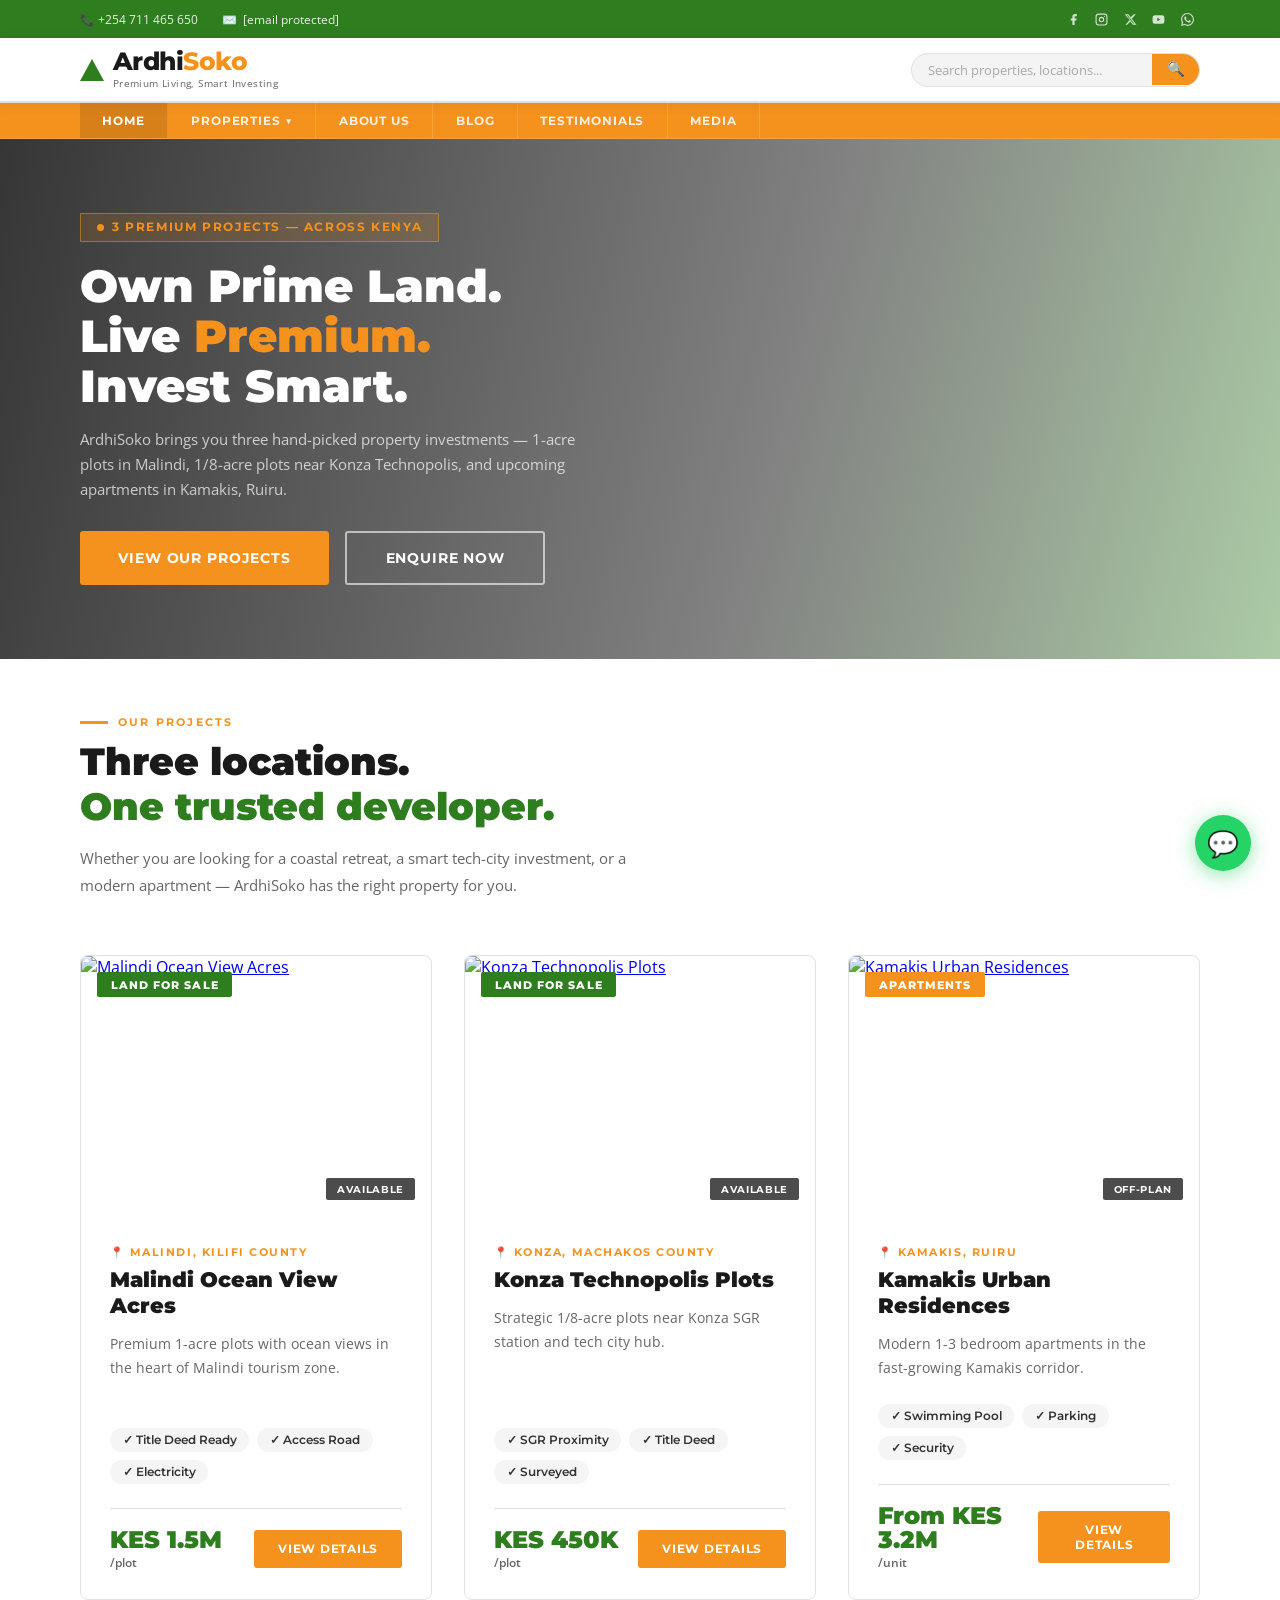
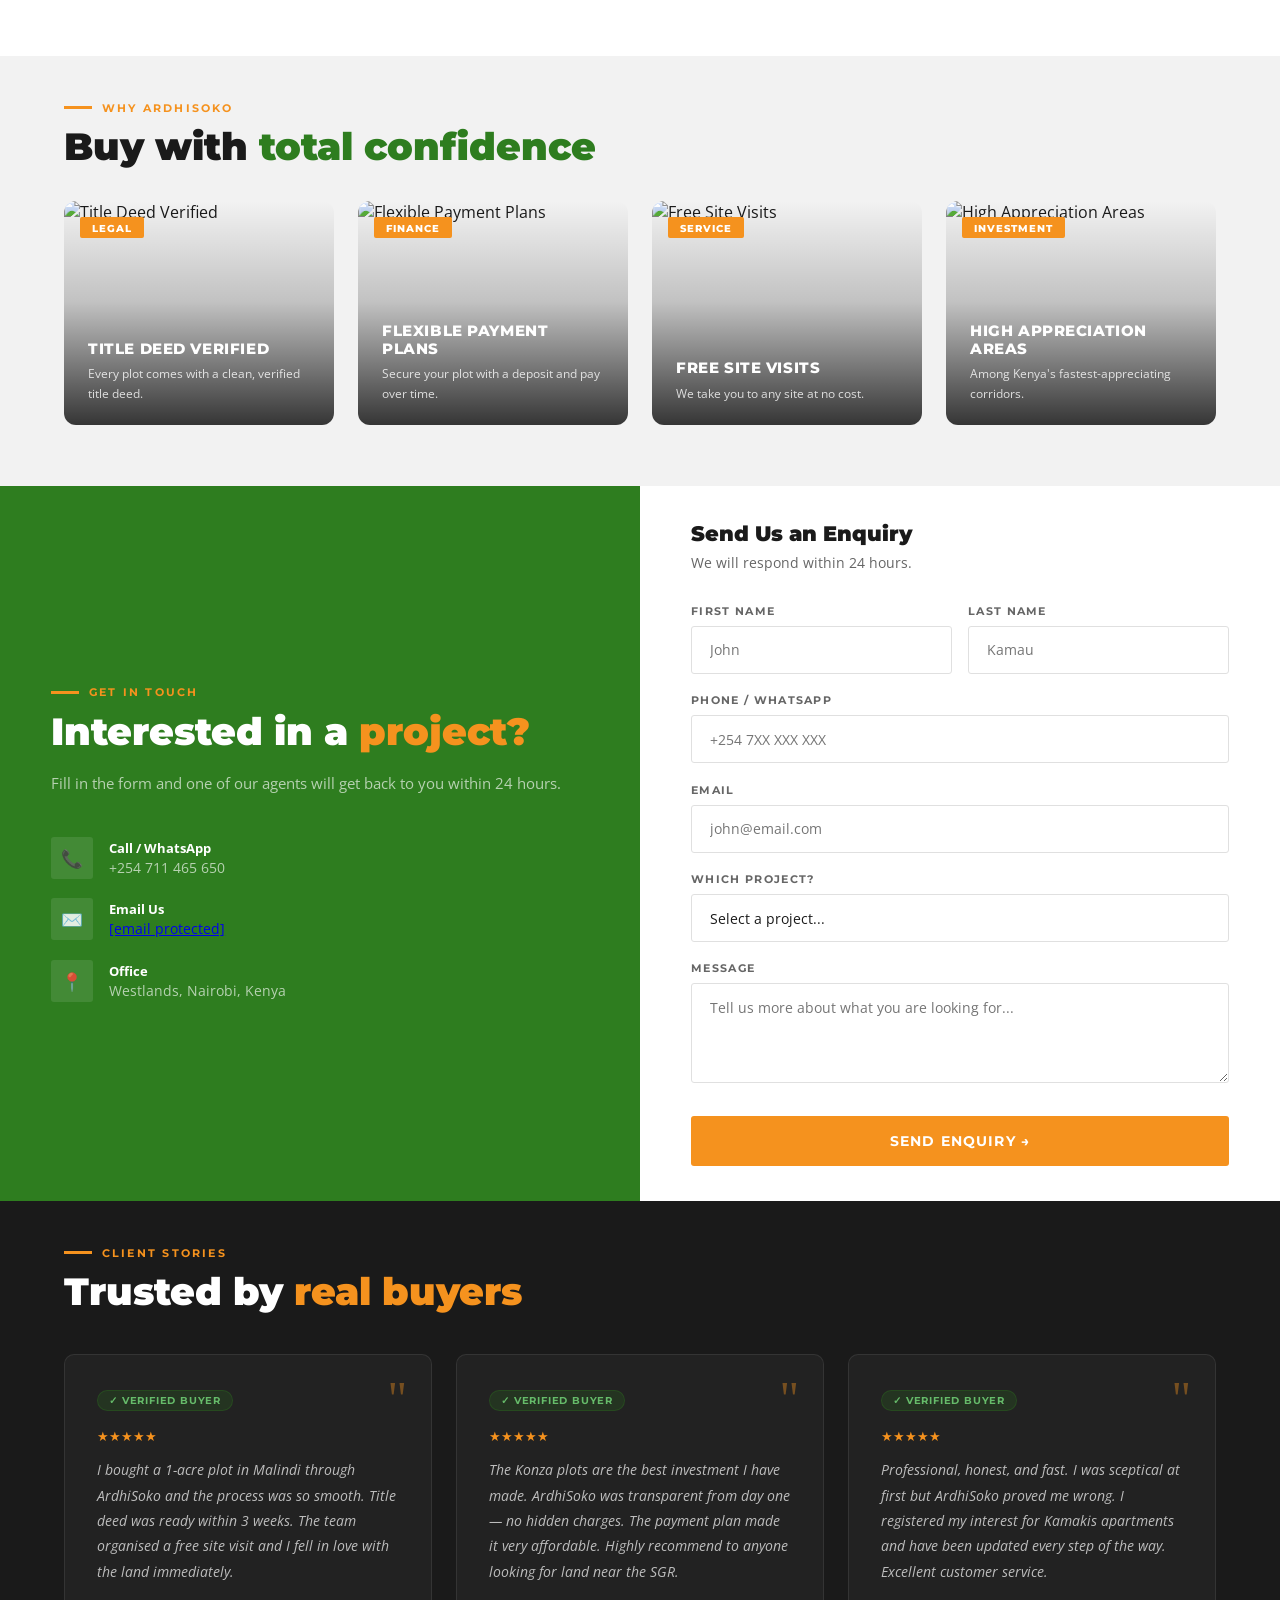
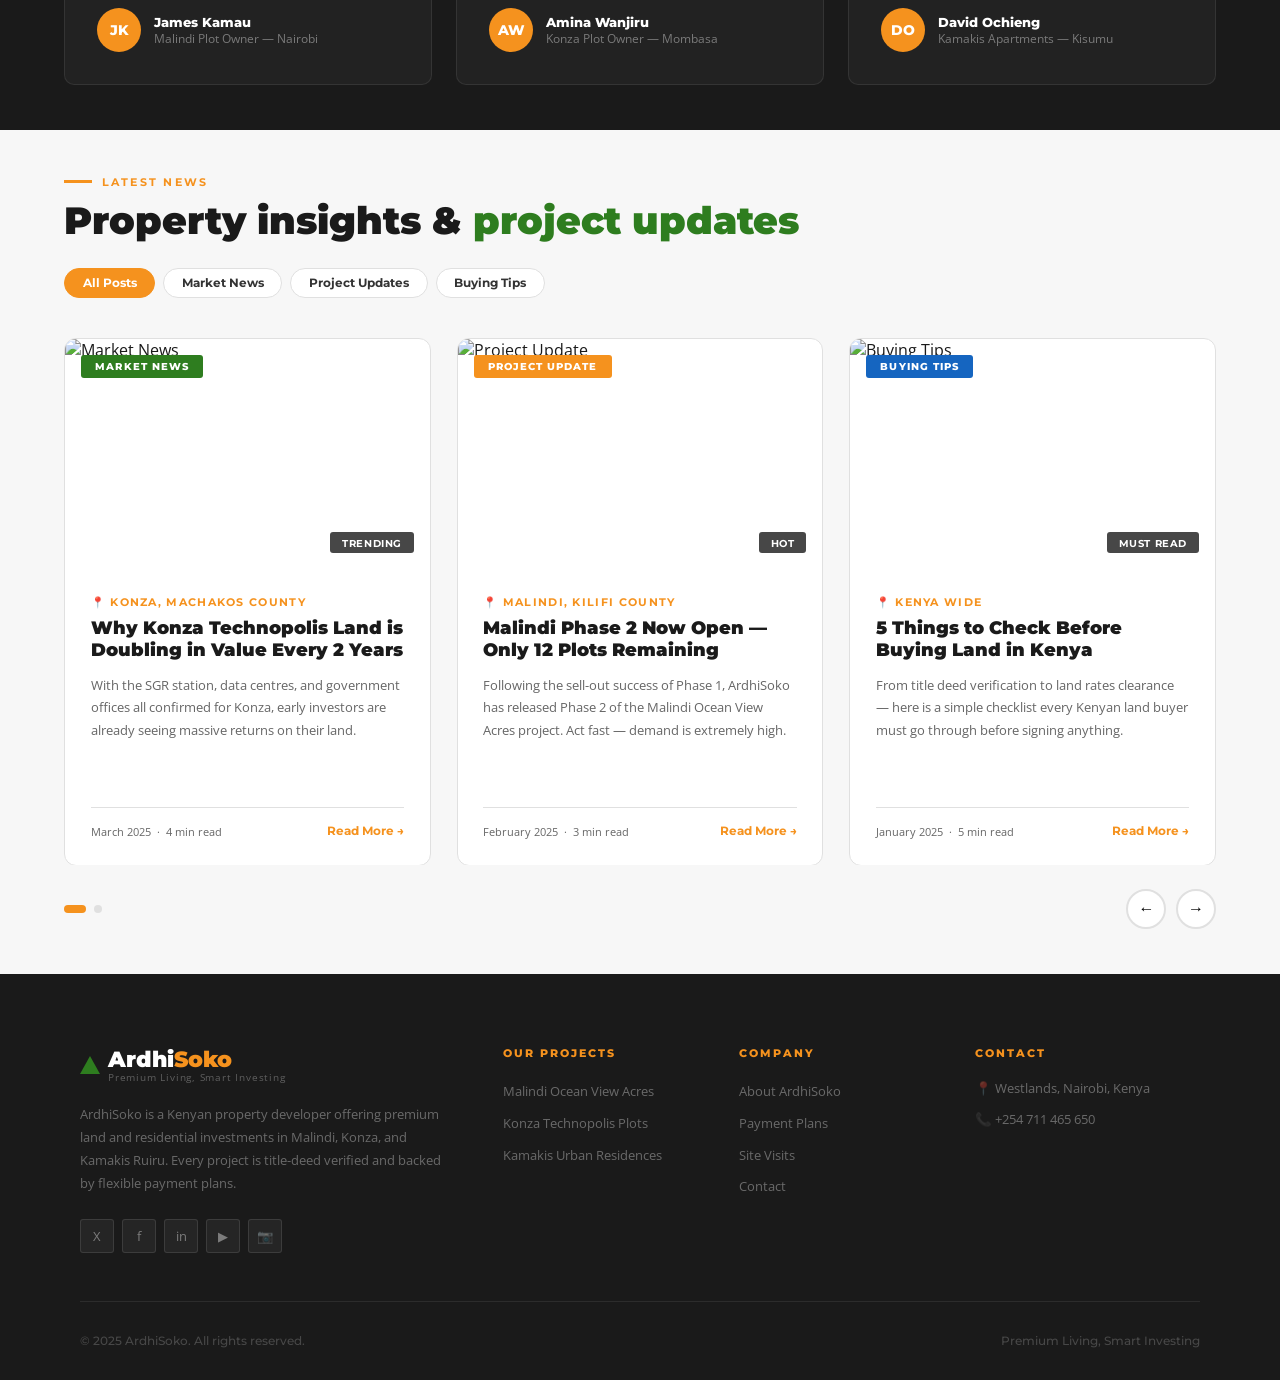
==== commit 782b6636: "Update index.html" ====
--- a/index.html
+++ b/index.html
@@ -7,32 +7,514 @@
 <link href="https://fonts.googleapis.com/css2?family=Montserrat:wght@400;500;600;700;800;900&family=Open+Sans:wght@300;400;600&display=swap" rel="stylesheet">
 <style>
 :root{--orange:#F5921E;--orange-dark:#c47518;--orange-light:#feefdd;--green:#2E7D1F;--green-dark:#256419;--green-light:#e0ecdd;--black:#1A1A1A;--gray-dark:#333;--gray:#666;--gray-light:#F5F5F5;--border:#E0E0E0;--white:#fff;}
-*{margin:0;padding:0;box-sizing:border-box;}html{scroll-behavior:smooth;}body{font-family:'Open Sans',sans-serif;background:var(--white);color:var(--black);overflow-x:hidden;}.top-bar{background:var(--green);display:flex;justify-content:space-between;align-items:center;padding:.5rem 5rem;font-size:.78rem;color:rgba(255,255,255,.9);}.top-bar-left{display:flex;gap:2rem;align-items:center;}.top-bar-left a{color:rgba(255,255,255,.9);text-decoration:none;}nav{position:sticky;top:0;z-index:200;background:var(--white);border-bottom:2px solid var(--border);display:flex;align-items:center;justify-content:space-between;padding:.9rem 5rem;box-shadow:0 2px 12px rgba(0,0,0,.07);}.logo{display:flex;align-items:center;gap:.55rem;text-decoration:none;}.logo-triangle{width:0;height:0;border-left:12px solid transparent;border-right:12px solid transparent;border-bottom:22px solid var(--green);flex-shrink:0;}.logo-text{font-family:'Montserrat',sans-serif;font-size:1.55rem;font-weight:800;letter-spacing:-.02em;line-height:1;}.logo-text .ardhi{color:var(--black);}.logo-text .soko{color:var(--orange);}.logo-tagline{font-size:.62rem;color:var(--gray);letter-spacing:.04em;margin-top:2px;}.nav-links{display:flex;gap:2rem;list-style:none;align-items:center;}.nav-links a{font-family:'Montserrat',sans-serif;font-size:.82rem;font-weight:600;color:#333;text-decoration:none;transition:color .2s;}.nav-links a:hover{color:var(--orange);}.nav-cta{background:var(--orange)!important;color:var(--white)!important;padding:.6rem 1.5rem;border-radius:3px;}.hero{position:relative;overflow:hidden;min-height:520px;max-height:620px;display:flex;align-items:center;}.hero-bg{position:absolute;inset:0;background:url('https://images.unsplash.com/photo-1500382017468-9049fed747ef?w=1600&q=80') center/cover;}.hero-bg::after{content:'';position:absolute;inset:0;background:linear-gradient(105deg,rgba(26,26,26,.88) 0%,rgba(26,26,26,.55) 60%,rgba(46,125,31,.4) 100%);}.hero-content{position:relative;z-index:2;padding:3rem 5rem;max-width:720px;}.hero-badge{display:inline-flex;align-items:center;gap:.5rem;background:rgba(245,146,30,.15);border:1px solid rgba(245,146,30,.5);padding:.4rem 1rem;margin-bottom:1.2rem;}.badge-dot{width:7px;height:7px;border-radius:50%;background:var(--orange);animation:blink 2s infinite;}@keyframes blink{0%,100%{opacity:1}50%{opacity:.3}}.hero-badge span{font-family:'Montserrat',sans-serif;font-size:.72rem;font-weight:700;letter-spacing:.14em;text-transform:uppercase;color:var(--orange);}h1.hero-title{font-family:'Montserrat',sans-serif;font-size:clamp(1.8rem,3.5vw,2.8rem);font-weight:900;line-height:1.12;color:var(--white);margin-bottom:1rem;}.hl{color:var(--orange);}.hero-sub{font-size:.92rem;color:rgba(255,255,255,.72);line-height:1.7;max-width:500px;margin-bottom:1.8rem;}.hero-btns{display:flex;gap:1rem;flex-wrap:wrap;}.btn-primary{background:var(--orange);color:var(--white);border:none;padding:1rem 2.4rem;font-family:'Montserrat',sans-serif;font-size:.88rem;font-weight:700;letter-spacing:.06em;text-transform:uppercase;cursor:pointer;border-radius:3px;transition:background .2s;}.btn-primary:hover{background:var(--orange-dark);}.btn-outline{background:transparent;color:var(--white);border:2px solid rgba(255,255,255,.6);padding:1rem 2.4rem;font-family:'Montserrat',sans-serif;font-size:.88rem;font-weight:700;letter-spacing:.06em;text-transform:uppercase;cursor:pointer;border-radius:3px;transition:all .2s;}.btn-outline:hover{background:var(--white);color:var(--black);}.stats-strip{background:var(--orange);display:flex;}.ss-block{flex:1;text-align:center;padding:1.5rem 1rem;border-right:1px solid rgba(255,255,255,.2);}.ss-block:last-child{border-right:none;}.ss-num{font-family:'Montserrat',sans-serif;font-size:1.8rem;font-weight:900;color:var(--white);line-height:1;}.ss-lbl{font-size:.7rem;font-weight:600;letter-spacing:.1em;text-transform:uppercase;color:rgba(255,255,255,.75);margin-top:.3rem;}.sec{padding:5.5rem 5rem;}.sec-eyebrow{font-family:'Montserrat',sans-serif;font-size:.7rem;font-weight:700;letter-spacing:.2em;text-transform:uppercase;color:var(--orange);margin-bottom:.6rem;display:flex;align-items:center;gap:.6rem;}.sec-eyebrow::before{content:'';width:28px;height:3px;background:var(--orange);display:inline-block;}.sec-title{font-family:'Montserrat',sans-serif;font-size:clamp(1.8rem,3vw,2.6rem);font-weight:900;line-height:1.18;color:var(--black);margin-bottom:1rem;}.sec-title span{color:var(--green);}.sec-desc{font-size:.95rem;color:var(--gray);line-height:1.78;max-width:560px;}.projects-grid{display:grid;grid-template-columns:repeat(3,1fr);gap:2rem;margin-top:3.5rem;}.proj-card{border-radius:8px;overflow:hidden;border:1px solid var(--border);transition:transform .35s,box-shadow .35s;cursor:pointer;display:flex;flex-direction:column;}.proj-card:hover{transform:translateY(-8px);box-shadow:0 24px 60px rgba(0,0,0,.14);}.proj-img{height:260px;overflow:hidden;position:relative;}.proj-img img{width:100%;height:100%;object-fit:cover;transition:transform .6s;}.proj-card:hover .proj-img img{transform:scale(1.06);}.proj-tag{position:absolute;top:1rem;left:1rem;font-family:'Montserrat',sans-serif;font-size:.68rem;font-weight:800;letter-spacing:.1em;text-transform:uppercase;padding:.32rem .85rem;color:var(--white);border-radius:2px;}.tag-land{background:var(--green);}.tag-apt{background:var(--orange);}.proj-status{position:absolute;bottom:1rem;right:1rem;background:rgba(0,0,0,.7);color:var(--white);font-family:'Montserrat',sans-serif;font-size:.65rem;font-weight:700;padding:.28rem .7rem;border-radius:2px;letter-spacing:.06em;text-transform:uppercase;}.proj-body{padding:1.8rem;flex:1;display:flex;flex-direction:column;background:var(--white);}.proj-location{font-family:'Montserrat',sans-serif;font-size:.68rem;font-weight:700;letter-spacing:.14em;text-transform:uppercase;color:var(--orange);margin-bottom:.5rem;}.proj-name{font-family:'Montserrat',sans-serif;font-size:1.3rem;font-weight:900;color:var(--black);line-height:1.25;margin-bottom:.8rem;}.proj-desc{font-size:.88rem;color:var(--gray);line-height:1.72;margin-bottom:1.5rem;flex:1;}.proj-features{display:flex;flex-wrap:wrap;gap:.5rem;margin-bottom:1.5rem;}.proj-feat{display:inline-flex;align-items:center;gap:.35rem;background:var(--gray-light);padding:.3rem .8rem;font-family:'Montserrat',sans-serif;font-size:.72rem;font-weight:600;color:#333;border-radius:20px;}.proj-price-row{display:flex;justify-content:space-between;align-items:center;padding-top:1.2rem;border-top:1px solid var(--border);}.proj-price{font-family:'Montserrat',sans-serif;font-size:1.5rem;font-weight:900;color:var(--green);line-height:1;}.proj-price-sub{font-size:.72rem;color:var(--gray);font-weight:600;margin-top:.2rem;}.proj-cta{background:var(--orange);color:var(--white);border:none;padding:.7rem 1.5rem;border-radius:3px;font-family:'Montserrat',sans-serif;font-size:.78rem;font-weight:700;letter-spacing:.06em;text-transform:uppercase;cursor:pointer;transition:background .2s;}.proj-cta:hover{background:var(--orange-dark);}.detail-strip{display:grid;grid-template-columns:1fr 1fr;overflow:hidden;min-height:480px;}.detail-strip.reverse{direction:rtl;}.detail-strip.reverse>*{direction:ltr;}.detail-img{overflow:hidden;}.detail-img img{width:100%;height:100%;object-fit:cover;}.detail-content{padding:5rem;display:flex;flex-direction:column;justify-content:center;}.strip-green{background:var(--green);}.strip-green .sec-eyebrow,.strip-green .sec-eyebrow::before{color:var(--orange);background:var(--orange);}.strip-green .sec-title{color:var(--white);}.strip-green .sec-title span{color:var(--orange);}.strip-green .sec-desc{color:rgba(255,255,255,.7);max-width:100%;}.strip-light{background:var(--gray-light);}.strip-dark{background:var(--black);}.strip-dark .sec-eyebrow{color:var(--orange);}.strip-dark .sec-eyebrow::before{background:var(--orange);}.strip-dark .sec-title{color:var(--white);}.strip-dark .sec-title span{color:var(--orange);}.strip-dark .sec-desc{color:rgba(255,255,255,.55);max-width:100%;}.detail-specs{display:grid;grid-template-columns:1fr 1fr;gap:1rem;margin:2rem 0;}.dspec{padding:1rem 1.2rem;background:rgba(255,255,255,.08);border-left:3px solid var(--orange);}.strip-light .dspec{background:var(--white);}.dspec-val{font-family:'Montserrat',sans-serif;font-size:1.1rem;font-weight:900;color:var(--orange);line-height:1;}.dspec-key{font-size:.72rem;font-weight:600;letter-spacing:.08em;text-transform:uppercase;margin-top:.25rem;}.strip-green .dspec-key{color:rgba(255,255,255,.6);}.strip-dark .dspec-key{color:rgba(255,255,255,.5);}.strip-light .dspec-key{color:var(--gray);}.detail-btn{display:inline-flex;align-items:center;gap:.6rem;background:var(--orange);color:var(--white);border:none;padding:1rem 2.2rem;font-family:'Montserrat',sans-serif;font-size:.85rem;font-weight:700;letter-spacing:.06em;text-transform:uppercase;cursor:pointer;border-radius:3px;width:fit-content;transition:background .2s;margin-top:.5rem;}.detail-btn:hover{background:var(--orange-dark);}.why-grid{display:grid;grid-template-columns:repeat(4,1fr);gap:1.5rem;margin-top:3rem;}.why-carousel-wrap{position:relative;}.why-dots{display:none;justify-content:center;gap:.5rem;margin-top:1.5rem;}.why-dot{width:8px;height:8px;border-radius:50%;background:var(--border);border:none;padding:0;cursor:pointer;transition:background .2s;}.why-dot.active{background:var(--green);width:22px;border-radius:4px;}.why-grid{display:flex;overflow-x:auto;scroll-snap-type:x mandatory;-webkit-overflow-scrolling:touch;gap:1.5rem;padding-bottom:1rem;scrollbar-width:none;margin-top:2.5rem;}.why-grid::-webkit-scrollbar{display:none;}.wc{min-width:320px;max-width:320px;scroll-snap-align:start;flex-shrink:0;border-radius:12px;overflow:hidden;position:relative;height:220px;cursor:pointer;}.wc-img{position:absolute;inset:0;width:100%;height:100%;object-fit:cover;transition:transform .5s;}.wc:hover .wc-img{transform:scale(1.06);}.wc-overlay{position:absolute;inset:0;background:linear-gradient(to top,rgba(0,0,0,.78) 0%,rgba(0,0,0,.2) 55%,transparent 100%);}.wc-body{position:absolute;bottom:0;left:0;right:0;padding:1.4rem 1.5rem;}.wc-title{font-family:'Montserrat',sans-serif;font-size:.92rem;font-weight:800;color:#fff;text-transform:uppercase;letter-spacing:.04em;margin-bottom:.4rem;}.wc-desc{font-size:.78rem;color:rgba(255,255,255,.8);line-height:1.55;}.wc-tag{position:absolute;top:1rem;left:1rem;background:var(--orange);color:#fff;font-family:'Montserrat',sans-serif;font-size:.62rem;font-weight:800;letter-spacing:.1em;text-transform:uppercase;padding:.28rem .75rem;border-radius:2px;}@media(min-width:1101px){.wc{min-width:calc(25% - 1.2rem);max-width:none;flex:1;}}@media(max-width:680px){.wc{min-width:82vw;height:200px;}}.enquiry-sec{background:var(--green);display:grid;grid-template-columns:1fr 1fr;overflow:hidden;}.enquiry-left{padding:5.5rem 5rem;display:flex;flex-direction:column;justify-content:center;}.enquiry-left .sec-eyebrow{color:var(--orange);}.enquiry-left .sec-eyebrow::before{background:var(--orange);}.enquiry-left .sec-title{color:var(--white);}.enquiry-left .sec-title span{color:var(--orange);}.enquiry-left .sec-desc{color:rgba(255,255,255,.65);margin-bottom:2.5rem;max-width:100%;}.contact-items{display:flex;flex-direction:column;gap:1.2rem;}.contact-item{display:flex;align-items:center;gap:1rem;color:rgba(255,255,255,.85);font-size:.92rem;}.contact-item-icon{width:42px;height:42px;background:rgba(255,255,255,.1);border-radius:3px;display:flex;align-items:center;justify-content:center;font-size:1.1rem;flex-shrink:0;}.contact-item strong{display:block;font-weight:700;font-size:.8rem;color:var(--white);}.contact-item span{font-size:.85rem;color:rgba(255,255,255,.65);}.enquiry-right{background:var(--white);padding:5.5rem 5rem;}.enquiry-right h3{font-family:'Montserrat',sans-serif;font-size:1.3rem;font-weight:900;color:var(--black);margin-bottom:.4rem;}.enquiry-right p{font-size:.85rem;color:var(--gray);margin-bottom:2rem;}.form-group{margin-bottom:1.2rem;}.form-group label{display:block;font-family:'Montserrat',sans-serif;font-size:.68rem;font-weight:700;letter-spacing:.12em;text-transform:uppercase;color:var(--gray);margin-bottom:.5rem;}.form-group input,.form-group select,.form-group textarea{width:100%;padding:.85rem 1.1rem;border:1.5px solid var(--border);border-radius:3px;font-family:'Open Sans',sans-serif;font-size:.9rem;color:var(--black);outline:none;transition:border-color .2s;background:var(--white);appearance:none;}.form-group input:focus,.form-group select:focus,.form-group textarea:focus{border-color:var(--orange);}.form-group textarea{resize:vertical;min-height:100px;}.form-row{display:grid;grid-template-columns:1fr 1fr;gap:1rem;}.form-submit{background:var(--orange);color:var(--white);border:none;width:100%;padding:1rem;font-family:'Montserrat',sans-serif;font-size:.9rem;font-weight:700;letter-spacing:.08em;text-transform:uppercase;cursor:pointer;border-radius:3px;transition:background .2s;margin-top:.5rem;}.form-submit:hover{background:var(--orange-dark);}footer{background:var(--black);padding:4.5rem 5rem 2rem;}.f-grid{display:grid;grid-template-columns:2fr 1fr 1fr 1.2fr;gap:3rem;padding-bottom:3rem;border-bottom:1px solid rgba(255,255,255,.08);margin-bottom:2rem;}.f-logo-wrap{margin-bottom:1.2rem;display:flex;align-items:center;gap:.5rem;}.f-logo-tri{width:0;height:0;border-left:10px solid transparent;border-right:10px solid transparent;border-bottom:18px solid var(--green);}.f-logo-text{font-family:'Montserrat',sans-serif;font-size:1.35rem;font-weight:900;}.f-logo-text .ardhi{color:var(--white);}.f-logo-text .soko{color:var(--orange);}.f-tagline{font-size:.62rem;color:rgba(255,255,255,.3);letter-spacing:.08em;margin-top:-2px;}.f-about{font-size:.82rem;color:rgba(255,255,255,.35);line-height:1.75;margin-bottom:1.5rem;}.f-socials{display:flex;gap:.5rem;}.fsoc{width:34px;height:34px;background:rgba(255,255,255,.05);border:1px solid rgba(255,255,255,.1);display:flex;align-items:center;justify-content:center;font-size:.82rem;color:rgba(255,255,255,.4);cursor:pointer;border-radius:3px;transition:all .2s;}.fsoc:hover{background:var(--orange);border-color:var(--orange);color:var(--white);}.f-col h5{font-family:'Montserrat',sans-serif;font-size:.68rem;font-weight:800;letter-spacing:.18em;text-transform:uppercase;color:var(--orange);margin-bottom:1.2rem;}.f-links{list-style:none;}.f-links li{margin-bottom:.6rem;}.f-links a{font-size:.83rem;color:rgba(255,255,255,.35);text-decoration:none;transition:color .2s;}.f-links a:hover{color:var(--white);}.f-contact{list-style:none;}.f-contact li{display:flex;align-items:flex-start;gap:.65rem;margin-bottom:.8rem;font-size:.83rem;color:rgba(255,255,255,.35);}.f-bottom{display:flex;justify-content:space-between;align-items:center;font-size:.74rem;color:rgba(255,255,255,.2);font-family:'Montserrat',sans-serif;font-weight:500;}.wa-btn{position:fixed;bottom:1.8rem;right:1.8rem;z-index:999;background:#25D366;color:var(--white);width:56px;height:56px;border-radius:50%;display:flex;align-items:center;justify-content:center;font-size:1.6rem;text-decoration:none;box-shadow:0 4px 20px rgba(37,211,102,.5);transition:transform .2s;}.wa-btn:hover{transform:scale(1.1);}@media(max-width:1100px){nav,.top-bar,.sec,footer{padding-left:2rem;padding-right:2rem;}.hero-content{padding:3rem 2rem;}.hero{min-height:420px;max-height:520px;}.projects-grid{grid-template-columns:1fr;max-width:560px;margin-left:auto;margin-right:auto;}.detail-strip{grid-template-columns:1fr;}.detail-strip.reverse{direction:ltr;}.detail-img{height:300px;}.detail-content{padding:3.5rem 2rem;}.why-grid{grid-template-columns:1fr 1fr;}.enquiry-sec{grid-template-columns:1fr;}.enquiry-left,.enquiry-right{padding:3.5rem 2rem;}.f-grid{grid-template-columns:1fr 1fr;gap:2rem;}}@media(max-width:680px){.top-bar{padding:.4rem 1rem;}.top-bar-left{display:none;}nav{padding:.8rem 1rem;}.nav-links{display:none;}.hero-content{padding:2.5rem 1.5rem;}.hero{min-height:380px;max-height:480px;}.sec{padding:3.5rem 1.5rem;}.stats-strip{flex-wrap:wrap;}.ss-block{flex:0 0 50%;}.why-dots{display:flex;}.form-row{grid-template-columns:1fr;}.f-grid{grid-template-columns:1fr;}footer{padding:3rem 1.5rem 2rem;}}
+*{margin:0;padding:0;box-sizing:border-box;}html{scroll-behavior:smooth;}body{font-family:'Open Sans',sans-serif;background:var(--white);color:var(--black);overflow-x:hidden;}.top-bar{background:var(--green);display:flex;justify-content:space-between;align-items:center;padding:.38rem 5rem;font-size:.75rem;color:rgba(255,255,255,.9);}.top-bar-left{display:flex;gap:1.5rem;align-items:center;align-items:center;}.top-bar-left a{color:rgba(255,255,255,.9);text-decoration:none;}nav{position:sticky;top:0;z-index:200;background:var(--white);border-bottom:2px solid var(--border);display:flex;align-items:center;padding:.7rem 5rem;box-shadow:0 2px 12px rgba(0,0,0,.07);}.logo{display:flex;align-items:center;gap:.55rem;text-decoration:none;}.logo-triangle{width:0;height:0;border-left:12px solid transparent;border-right:12px solid transparent;border-bottom:22px solid var(--green);flex-shrink:0;}.logo-text{font-family:'Montserrat',sans-serif;font-size:1.55rem;font-weight:800;letter-spacing:-.02em;line-height:1;}.logo-text .ardhi{color:var(--black);}.logo-text .soko{color:var(--orange);}.logo-tagline{font-size:.62rem;color:var(--gray);letter-spacing:.04em;margin-top:2px;}.nav-links{display:flex;gap:2rem;list-style:none;align-items:center;}.nav-links a{font-family:'Montserrat',sans-serif;font-size:.82rem;font-weight:600;color:#333;text-decoration:none;transition:color .2s;}.nav-links a:hover{color:var(--orange);}.nav-cta{background:var(--orange)!important;color:var(--white)!important;padding:.6rem 1.5rem;border-radius:3px;}.hero{position:relative;overflow:hidden;min-height:520px;max-height:620px;display:flex;align-items:center;}.hero-bg{position:absolute;inset:0;background:url('https://images.unsplash.com/photo-1500382017468-9049fed747ef?w=1600&q=80') center/cover;}.hero-bg::after{content:'';position:absolute;inset:0;background:linear-gradient(105deg,rgba(26,26,26,.88) 0%,rgba(26,26,26,.55) 60%,rgba(46,125,31,.4) 100%);}.hero-content{position:relative;z-index:2;padding:3rem 5rem;max-width:720px;}.hero-badge{display:inline-flex;align-items:center;gap:.5rem;background:rgba(245,146,30,.15);border:1px solid rgba(245,146,30,.5);padding:.4rem 1rem;margin-bottom:1.2rem;}.badge-dot{width:7px;height:7px;border-radius:50%;background:var(--orange);animation:blink 2s infinite;}@keyframes blink{0%,100%{opacity:1}50%{opacity:.3}}.hero-badge span{font-family:'Montserrat',sans-serif;font-size:.72rem;font-weight:700;letter-spacing:.14em;text-transform:uppercase;color:var(--orange);}h1.hero-title{font-family:'Montserrat',sans-serif;font-size:clamp(1.8rem,3.5vw,2.8rem);font-weight:900;line-height:1.12;color:var(--white);margin-bottom:1rem;}.hl{color:var(--orange);}.hero-sub{font-size:.92rem;color:rgba(255,255,255,.72);line-height:1.7;max-width:500px;margin-bottom:1.8rem;}.hero-btns{display:flex;gap:1rem;flex-wrap:wrap;}.btn-primary{background:var(--orange);color:var(--white);border:none;padding:1rem 2.4rem;font-family:'Montserrat',sans-serif;font-size:.88rem;font-weight:700;letter-spacing:.06em;text-transform:uppercase;cursor:pointer;border-radius:3px;transition:background .2s;}.btn-primary:hover{background:var(--orange-dark);}.btn-outline{background:transparent;color:var(--white);border:2px solid rgba(255,255,255,.6);padding:1rem 2.4rem;font-family:'Montserrat',sans-serif;font-size:.88rem;font-weight:700;letter-spacing:.06em;text-transform:uppercase;cursor:pointer;border-radius:3px;transition:all .2s;}.btn-outline:hover{background:var(--white);color:var(--black);}
+.sec{padding:3.5rem 5rem;}.sec-eyebrow{font-family:'Montserrat',sans-serif;font-size:.7rem;font-weight:700;letter-spacing:.2em;text-transform:uppercase;color:var(--orange);margin-bottom:.6rem;display:flex;align-items:center;gap:.6rem;}.sec-eyebrow::before{content:'';width:28px;height:3px;background:var(--orange);display:inline-block;}.sec-title{font-family:'Montserrat',sans-serif;font-size:clamp(1.8rem,3vw,2.6rem);font-weight:900;line-height:1.18;color:var(--black);margin-bottom:1rem;}.sec-title span{color:var(--green);}.sec-desc{font-size:.95rem;color:var(--gray);line-height:1.78;max-width:560px;}.projects-grid{display:grid;grid-template-columns:repeat(3,1fr);gap:2rem;margin-top:3.5rem;}.proj-card{border-radius:8px;overflow:hidden;border:1px solid var(--border);transition:transform .35s,box-shadow .35s;cursor:pointer;display:flex;flex-direction:column;}.proj-card:hover{transform:translateY(-8px);box-shadow:0 24px 60px rgba(0,0,0,.14);}.proj-img{height:260px;overflow:hidden;position:relative;}.proj-img img{width:100%;height:100%;object-fit:cover;transition:transform .6s;}.proj-card:hover .proj-img img{transform:scale(1.06);}.proj-tag{position:absolute;top:1rem;left:1rem;font-family:'Montserrat',sans-serif;font-size:.68rem;font-weight:800;letter-spacing:.1em;text-transform:uppercase;padding:.32rem .85rem;color:var(--white);border-radius:2px;}.tag-land{background:var(--green);}.tag-apt{background:var(--orange);}.proj-status{position:absolute;bottom:1rem;right:1rem;background:rgba(0,0,0,.7);color:var(--white);font-family:'Montserrat',sans-serif;font-size:.65rem;font-weight:700;padding:.28rem .7rem;border-radius:2px;letter-spacing:.06em;text-transform:uppercase;}.proj-body{padding:1.8rem;flex:1;display:flex;flex-direction:column;background:var(--white);}.proj-location{font-family:'Montserrat',sans-serif;font-size:.68rem;font-weight:700;letter-spacing:.14em;text-transform:uppercase;color:var(--orange);margin-bottom:.5rem;}.proj-name{font-family:'Montserrat',sans-serif;font-size:1.3rem;font-weight:900;color:var(--black);line-height:1.25;margin-bottom:.8rem;}.proj-desc{font-size:.88rem;color:var(--gray);line-height:1.72;margin-bottom:1.5rem;flex:1;}.proj-features{display:flex;flex-wrap:wrap;gap:.5rem;margin-bottom:1.5rem;}.proj-feat{display:inline-flex;align-items:center;gap:.35rem;background:var(--gray-light);padding:.3rem .8rem;font-family:'Montserrat',sans-serif;font-size:.72rem;font-weight:600;color:#333;border-radius:20px;}.proj-price-row{display:flex;justify-content:space-between;align-items:center;padding-top:1.2rem;border-top:1px solid var(--border);}.proj-price{font-family:'Montserrat',sans-serif;font-size:1.5rem;font-weight:900;color:var(--green);line-height:1;}.proj-price-sub{font-size:.72rem;color:var(--gray);font-weight:600;margin-top:.2rem;}.proj-cta{background:var(--orange);color:var(--white);border:none;padding:.7rem 1.5rem;border-radius:3px;font-family:'Montserrat',sans-serif;font-size:.78rem;font-weight:700;letter-spacing:.06em;text-transform:uppercase;cursor:pointer;transition:background .2s;}.proj-cta:hover{background:var(--orange-dark);}.detail-strip{display:grid;grid-template-columns:1fr 1fr;overflow:hidden;min-height:480px;}.detail-strip.reverse{direction:rtl;}.detail-strip.reverse>*{direction:ltr;}.detail-img{overflow:hidden;}.detail-img img{width:100%;height:100%;object-fit:cover;}.detail-content{padding:5rem;display:flex;flex-direction:column;justify-content:center;}.strip-green{background:var(--green);}.strip-green .sec-eyebrow,.strip-green .sec-eyebrow::before{color:var(--orange);background:var(--orange);}.strip-green .sec-title{color:var(--white);}.strip-green .sec-title span{color:var(--orange);}.strip-green .sec-desc{color:rgba(255,255,255,.7);max-width:100%;}.strip-light{background:var(--gray-light);}.strip-dark{background:var(--black);}.strip-dark .sec-eyebrow{color:var(--orange);}.strip-dark .sec-eyebrow::before{background:var(--orange);}.strip-dark .sec-title{color:var(--white);}.strip-dark .sec-title span{color:var(--orange);}.strip-dark .sec-desc{color:rgba(255,255,255,.55);max-width:100%;}.detail-specs{display:grid;grid-template-columns:1fr 1fr;gap:1rem;margin:2rem 0;}.dspec{padding:1rem 1.2rem;background:rgba(255,255,255,.08);border-left:3px solid var(--orange);}.strip-light .dspec{background:var(--white);}.dspec-val{font-family:'Montserrat',sans-serif;font-size:1.1rem;font-weight:900;color:var(--orange);line-height:1;}.dspec-key{font-size:.72rem;font-weight:600;letter-spacing:.08em;text-transform:uppercase;margin-top:.25rem;}.strip-green .dspec-key{color:rgba(255,255,255,.6);}.strip-dark .dspec-key{color:rgba(255,255,255,.5);}.strip-light .dspec-key{color:var(--gray);}.detail-btn{display:inline-flex;align-items:center;gap:.6rem;background:var(--orange);color:var(--white);border:none;padding:1rem 2.2rem;font-family:'Montserrat',sans-serif;font-size:.85rem;font-weight:700;letter-spacing:.06em;text-transform:uppercase;cursor:pointer;border-radius:3px;width:fit-content;transition:background .2s;margin-top:.5rem;}.detail-btn:hover{background:var(--orange-dark);}.why-grid{display:grid;grid-template-columns:repeat(4,1fr);gap:1.5rem;margin-top:2rem;}.why-carousel-wrap{position:relative;}.why-section.sec{padding:2.8rem 4rem;}
+.why-dot.active{background:#fff;width:22px;border-radius:4px;}
+.why-dots{display:none;justify-content:center;gap:.5rem;margin-top:1.5rem;}.why-dot{width:8px;height:8px;border-radius:50%;background:var(--border);border:none;padding:0;cursor:pointer;transition:background .2s;}.why-dot.active{background:var(--green);width:22px;border-radius:4px;}.why-grid{display:flex;overflow-x:auto;scroll-snap-type:x mandatory;-webkit-overflow-scrolling:touch;gap:1.5rem;padding-bottom:1rem;scrollbar-width:none;margin-top:2rem;}.why-grid::-webkit-scrollbar{display:none;}.wc{border-radius:12px;overflow:hidden;position:relative;height:224px;cursor:pointer;}.wc-img{position:absolute;inset:0;width:100%;height:100%;object-fit:cover;transition:transform .5s;}.wc:hover .wc-img{transform:scale(1.06);}.wc-overlay{position:absolute;inset:0;background:linear-gradient(to top,rgba(0,0,0,.78) 0%,rgba(0,0,0,.2) 55%,transparent 100%);}.wc-body{position:absolute;bottom:0;left:0;right:0;padding:1.4rem 1.5rem;}.wc-title{font-family:'Montserrat',sans-serif;font-size:.92rem;font-weight:800;color:#fff;text-transform:uppercase;letter-spacing:.04em;margin-bottom:.4rem;}.wc-desc{font-size:.78rem;color:rgba(255,255,255,.8);line-height:1.55;}.wc-tag{position:absolute;top:1rem;left:1rem;background:var(--orange);color:#fff;font-family:'Montserrat',sans-serif;font-size:.62rem;font-weight:800;letter-spacing:.1em;text-transform:uppercase;padding:.28rem .75rem;border-radius:2px;}@media(min-width:1101px){.wc{min-width:calc(25% - 1.2rem);max-width:none;flex:1;}}@media(max-width:680px){.wc{min-width:82vw;height:200px;}}.enquiry-sec{background:var(--green);display:grid;grid-template-columns:1fr 1fr;overflow:hidden;}.enquiry-left{padding:2.2rem 3.2rem;display:flex;flex-direction:column;justify-content:center;}.enquiry-left .sec-eyebrow{color:var(--orange);}.enquiry-left .sec-eyebrow::before{background:var(--orange);}.enquiry-left .sec-title{color:var(--white);}.enquiry-left .sec-title span{color:var(--orange);}.enquiry-left .sec-desc{color:rgba(255,255,255,.65);margin-bottom:2.5rem;max-width:100%;}.contact-items{display:flex;flex-direction:column;gap:1.2rem;}.contact-item{display:flex;align-items:center;gap:1rem;color:rgba(255,255,255,.85);font-size:.92rem;}.contact-item-icon{width:42px;height:42px;background:rgba(255,255,255,.1);border-radius:3px;display:flex;align-items:center;justify-content:center;font-size:1.1rem;flex-shrink:0;}.contact-item strong{display:block;font-weight:700;font-size:.8rem;color:var(--white);}.contact-item span{font-size:.85rem;color:rgba(255,255,255,.65);}.enquiry-right{background:var(--white);padding:2.2rem 3.2rem;}.enquiry-right h3{font-family:'Montserrat',sans-serif;font-size:1.3rem;font-weight:900;color:var(--black);margin-bottom:.4rem;}.enquiry-right p{font-size:.85rem;color:var(--gray);margin-bottom:2rem;}.form-group{margin-bottom:1.2rem;}.form-group label{display:block;font-family:'Montserrat',sans-serif;font-size:.68rem;font-weight:700;letter-spacing:.12em;text-transform:uppercase;color:var(--gray);margin-bottom:.5rem;}.form-group input,.form-group select,.form-group textarea{width:100%;padding:.85rem 1.1rem;border:1.5px solid var(--border);border-radius:3px;font-family:'Open Sans',sans-serif;font-size:.9rem;color:var(--black);outline:none;transition:border-color .2s;background:var(--white);appearance:none;}.form-group input:focus,.form-group select:focus,.form-group textarea:focus{border-color:var(--orange);}.form-group textarea{resize:vertical;min-height:100px;}.form-row{display:grid;grid-template-columns:1fr 1fr;gap:1rem;}.form-submit{background:var(--orange);color:var(--white);border:none;width:100%;padding:1rem;font-family:'Montserrat',sans-serif;font-size:.9rem;font-weight:700;letter-spacing:.08em;text-transform:uppercase;cursor:pointer;border-radius:3px;transition:background .2s;margin-top:.5rem;}.form-submit:hover{background:var(--orange-dark);}footer{background:var(--black);padding:4.5rem 5rem 2rem;}.f-grid{display:grid;grid-template-columns:2fr 1fr 1fr 1.2fr;gap:3rem;padding-bottom:3rem;border-bottom:1px solid rgba(255,255,255,.08);margin-bottom:2rem;}.f-logo-wrap{margin-bottom:1.2rem;display:flex;align-items:center;gap:.5rem;}.f-logo-tri{width:0;height:0;border-left:10px solid transparent;border-right:10px solid transparent;border-bottom:18px solid var(--green);}.f-logo-text{font-family:'Montserrat',sans-serif;font-size:1.35rem;font-weight:900;}.f-logo-text .ardhi{color:var(--white);}.f-logo-text .soko{color:var(--orange);}.f-tagline{font-size:.62rem;color:rgba(255,255,255,.3);letter-spacing:.08em;margin-top:-2px;}.f-about{font-size:.82rem;color:rgba(255,255,255,.35);line-height:1.75;margin-bottom:1.5rem;}.f-socials{display:flex;gap:.5rem;}.fsoc{width:34px;height:34px;background:rgba(255,255,255,.05);border:1px solid rgba(255,255,255,.1);display:flex;align-items:center;justify-content:center;font-size:.82rem;color:rgba(255,255,255,.4);cursor:pointer;border-radius:3px;transition:all .2s;}.fsoc:hover{background:var(--orange);border-color:var(--orange);color:var(--white);}.f-col h5{font-family:'Montserrat',sans-serif;font-size:.68rem;font-weight:800;letter-spacing:.18em;text-transform:uppercase;color:var(--orange);margin-bottom:1.2rem;}.f-links{list-style:none;}.f-links li{margin-bottom:.6rem;}.f-links a{font-size:.83rem;color:rgba(255,255,255,.35);text-decoration:none;transition:color .2s;}.f-links a:hover{color:var(--white);}.f-contact{list-style:none;}.f-contact li{display:flex;align-items:flex-start;gap:.65rem;margin-bottom:.8rem;font-size:.83rem;color:rgba(255,255,255,.35);}.f-bottom{display:flex;justify-content:space-between;align-items:center;font-size:.74rem;color:rgba(255,255,255,.2);font-family:'Montserrat',sans-serif;font-weight:500;}.wa-btn{position:fixed;bottom:1.8rem;right:1.8rem;z-index:999;background:#25D366;color:var(--white);width:56px;height:56px;border-radius:50%;display:flex;align-items:center;justify-content:center;font-size:1.6rem;text-decoration:none;box-shadow:0 4px 20px rgba(37,211,102,.5);transition:transform .2s;}.wa-btn:hover{transform:scale(1.1);}@media(max-width:1100px){nav,.top-bar,.sec,footer{padding-left:2rem;padding-right:2rem;}.hero-content{padding:3rem 2rem;}.hero{min-height:420px;max-height:520px;}.projects-grid{grid-template-columns:1fr;max-width:560px;margin-left:auto;margin-right:auto;}.detail-strip{grid-template-columns:1fr;}.detail-strip.reverse{direction:ltr;}.detail-img{height:300px;}.detail-content{padding:3.5rem 2rem;}.why-grid{grid-template-columns:1fr 1fr;}.enquiry-sec{grid-template-columns:1fr;}.enquiry-left,.enquiry-right{padding:2.5rem 2rem;}.f-grid{grid-template-columns:1fr 1fr;gap:2rem;}}@media(max-width:680px){.top-bar{padding:.4rem 1rem;}.top-bar-left{display:none;}nav{padding:.6rem 1rem;}.nav-links{display:none;}.hero-content{padding:2.5rem 1.5rem;}.hero{min-height:380px;max-height:480px;}.sec{padding:2rem 1.5rem;}.stats-strip{flex-wrap:wrap;}.why-dots{display:flex;}.form-row{grid-template-columns:1fr;}.f-grid{grid-template-columns:1fr;}footer{padding:3rem 1.5rem 2rem;}}
+
+/* ── TESTIMONIALS ── */
+.testi-section{background:var(--black);padding:2.8rem 4rem;}
+.testi-section .sec-eyebrow{color:var(--orange);}
+.testi-section .sec-eyebrow::before{background:var(--orange);}
+.testi-section .sec-title{color:#fff;}
+.testi-section .sec-title span{color:var(--orange);}
+.testi-grid{display:grid;grid-template-columns:repeat(3,1fr);gap:1.5rem;margin-top:1.5rem;}
+.testi-card{background:rgba(255,255,255,.04);border:1px solid rgba(255,255,255,.08);border-radius:10px;padding:2rem;position:relative;}
+.testi-quote{font-size:3rem;line-height:1;color:var(--orange);font-family:Georgia,serif;position:absolute;top:1.2rem;right:1.5rem;opacity:.4;}
+.testi-text{font-size:.88rem;color:rgba(255,255,255,.7);line-height:1.8;margin-bottom:1.5rem;font-style:italic;}
+.testi-author{display:flex;align-items:center;gap:.8rem;}
+.testi-avatar{width:44px;height:44px;border-radius:50%;background:var(--orange);display:flex;align-items:center;justify-content:center;font-family:'Montserrat',sans-serif;font-size:.9rem;font-weight:800;color:#fff;flex-shrink:0;}
+.testi-name{font-family:'Montserrat',sans-serif;font-size:.82rem;font-weight:800;color:#fff;}
+.testi-role{font-size:.72rem;color:rgba(255,255,255,.4);margin-top:.1rem;}
+.testi-stars{color:var(--orange);font-size:.8rem;margin-bottom:.8rem;}
+.testi-badge{display:inline-flex;align-items:center;gap:.4rem;background:rgba(46,125,31,.2);border:1px solid rgba(46,125,31,.3);padding:.2rem .7rem;border-radius:20px;font-size:.62rem;font-family:'Montserrat',sans-serif;font-weight:700;color:#66BB6A;text-transform:uppercase;letter-spacing:.08em;margin-bottom:1rem;}
+
+/* ── BLOG ── */
+.blog-section{background:#f7f7f7;padding:2.8rem 4rem;}
+.blog-section .sec-title span{color:var(--green);}
+.blog-cats{display:flex;gap:.5rem;margin:1.5rem 0 2.5rem;flex-wrap:wrap;}
+.blog-cat{background:#fff;border:1.5px solid var(--border);padding:.45rem 1.1rem;font-family:'Montserrat',sans-serif;font-size:.72rem;font-weight:700;border-radius:20px;cursor:pointer;transition:all .2s;color:#333;}
+.blog-cat.active,.blog-cat:hover{background:var(--orange);border-color:var(--orange);color:#fff;}
+.blog-scroll-wrap{overflow:hidden;position:relative;}
+.blog-track-outer{display:flex;transition:transform .5s cubic-bezier(.4,0,.2,1);will-change:transform;}
+.blog-window{min-width:100%;display:grid;grid-template-columns:repeat(3,1fr);gap:1.6rem;box-sizing:border-box;}
+.blog-card{background:#fff;border-radius:12px;overflow:hidden;border:1px solid var(--border);transition:transform .3s,box-shadow .3s;display:flex;flex-direction:column;}
+.blog-card:hover{transform:translateY(-6px);box-shadow:0 20px 50px rgba(0,0,0,.12);}
+.blog-img{height:230px;overflow:hidden;position:relative;flex-shrink:0;}
+.blog-img img{width:100%;height:100%;object-fit:cover;transition:transform .5s;}
+.blog-card:hover .blog-img img{transform:scale(1.06);}
+.blog-cat-tag{position:absolute;top:1rem;left:1rem;color:#fff;font-family:'Montserrat',sans-serif;font-size:.65rem;font-weight:800;letter-spacing:.1em;text-transform:uppercase;padding:.32rem .9rem;border-radius:3px;}
+.blog-cat-tag.market{background:var(--green);}
+.blog-cat-tag.update{background:var(--orange);}
+.blog-cat-tag.tips{background:#1565C0;}
+.blog-status{position:absolute;bottom:1rem;right:1rem;background:rgba(0,0,0,.72);color:#fff;font-family:'Montserrat',sans-serif;font-size:.62rem;font-weight:700;padding:.28rem .75rem;border-radius:3px;letter-spacing:.06em;text-transform:uppercase;}
+.blog-body{padding:1.6rem;flex:1;display:flex;flex-direction:column;}
+.blog-loc{font-family:'Montserrat',sans-serif;font-size:.68rem;font-weight:700;letter-spacing:.12em;text-transform:uppercase;color:var(--orange);margin-bottom:.5rem;display:flex;align-items:center;gap:.3rem;}
+.blog-title{font-family:'Montserrat',sans-serif;font-size:1.1rem;font-weight:900;color:var(--black);line-height:1.3;margin-bottom:.7rem;}
+.blog-excerpt{font-size:.84rem;color:var(--gray);line-height:1.7;margin-bottom:1.2rem;flex:1;}
+.blog-footer{display:flex;align-items:center;justify-content:space-between;padding-top:1rem;border-top:1px solid var(--border);}
+.blog-meta{font-size:.7rem;color:var(--gray);}
+.blog-read{font-family:'Montserrat',sans-serif;font-size:.72rem;font-weight:700;color:var(--orange);text-decoration:none;display:inline-flex;align-items:center;gap:.35rem;transition:gap .2s;}
+.blog-read:hover{gap:.6rem;}
+.blog-nav{display:flex;align-items:center;justify-content:space-between;margin-top:1.5rem;}
+.blog-dots{display:flex;gap:.5rem;}
+.blog-dot{width:8px;height:8px;border-radius:50%;background:var(--border);border:none;padding:0;cursor:pointer;transition:all .2s;}
+.blog-dot.active{background:var(--orange);width:22px;border-radius:4px;}
+.blog-arrows{display:flex;gap:.6rem;}
+.blog-arrow{width:40px;height:40px;border-radius:50%;border:2px solid var(--border);background:#fff;cursor:pointer;font-size:1rem;display:flex;align-items:center;justify-content:center;transition:all .2s;line-height:1;}
+.blog-arrow:hover{background:var(--orange);border-color:var(--orange);color:#fff;}
+@media(max-width:900px){.blog-window{grid-template-columns:repeat(2,1fr);}}
+@media(max-width:680px){
+  .blog-section{padding:3rem 0 3rem;}
+  .blog-section .sec-eyebrow,.blog-section .sec-title,.blog-cats{padding-left:1.2rem;padding-right:1.2rem;}
+  .blog-scroll-wrap{width:100%;overflow:hidden;}
+  .blog-track-outer{display:flex;transition:transform .45s cubic-bezier(.4,0,.2,1);}
+  .blog-window{
+    min-width:100%;
+    display:flex;
+    overflow-x:auto;
+    scroll-snap-type:x mandatory;
+    -webkit-overflow-scrolling:touch;
+    scrollbar-width:none;
+    grid-template-columns:unset;
+    gap:1.2rem;
+    padding:0 1.2rem;
+    box-sizing:border-box;
+  }
+  .blog-window::-webkit-scrollbar{display:none;}
+  .blog-card{
+    min-width:calc(100vw - 2.4rem);
+    width:calc(100vw - 2.4rem);
+    scroll-snap-align:start;
+    flex-shrink:0;
+    flex-direction:column;
+    border-radius:12px;
+    overflow:hidden;
+  }
+  .blog-img{height:52vw;min-height:200px;width:100%;flex-shrink:0;}
+  .blog-body{padding:1.3rem 1.2rem 1.5rem;}
+  .blog-title{font-size:1.05rem;line-height:1.35;}
+  .blog-excerpt{display:-webkit-box;-webkit-line-clamp:4;-webkit-box-orient:vertical;overflow:hidden;font-size:.85rem;}
+  .blog-nav{padding:0 1.2rem;}
+}
+
+.testi-scroll-wrap{overflow:hidden;}
+.testi-nav{display:none;justify-content:center;margin-top:1.8rem;}
+.testi-dots{display:flex;gap:.5rem;}
+.testi-dot{width:8px;height:8px;border-radius:50%;background:rgba(255,255,255,.2);border:none;padding:0;cursor:pointer;transition:all .2s;}
+.testi-dot.active{background:var(--orange);width:22px;border-radius:4px;}
+@media(max-width:1100px){
+  .testi-section,.blog-section{padding:2.5rem 2rem;}
+  .testi-grid{grid-template-columns:1fr;}
+  .blog-card{grid-template-columns:1fr;}
+  .blog-img{height:220px;}
+  .blog-body{padding:1.8rem;}
+  .blog-title{font-size:1.1rem;}
+}
+@media(max-width:680px){
+  .stats-strip{padding:.6rem 0;flex-wrap:wrap;gap:0;border-bottom:none;}
+  
+  
+  
+  
+  
+  .why-section.sec{padding:2rem 0;}
+  .why-section .sec-eyebrow,.why-section .sec-title{padding-left:1.2rem;padding-right:1.2rem;}
+  .why-carousel-wrap{width:100%;overflow:hidden;}
+  .why-grid{
+    display:flex !important;
+    overflow-x:auto;
+    scroll-snap-type:x mandatory;
+    -webkit-overflow-scrolling:touch;
+    scrollbar-width:none;
+    grid-template-columns:unset !important;
+    gap:1.2rem;
+    padding:1.2rem 1.2rem 0.5rem;
+    margin-top:1.2rem;
+    box-sizing:border-box;
+  }
+  .why-grid::-webkit-scrollbar{display:none;}
+  .wc{
+    min-width:calc(100vw - 2.4rem) !important;
+    width:calc(100vw - 2.4rem) !important;
+    height:65vw;
+    max-height:340px;
+    scroll-snap-align:start;
+    flex-shrink:0;
+    border-radius:12px;
+  }
+  .why-dots{display:flex !important;margin-top:1rem;padding-bottom:.5rem;}
+  .testi-section{padding:2rem 0;}
+  .testi-section .sec-eyebrow,.testi-section .sec-title{padding-left:1.2rem;padding-right:1.2rem;}
+  .testi-scroll-wrap{width:100%;overflow:hidden;}
+  .testi-grid{
+    display:flex;
+    overflow-x:auto;
+    scroll-snap-type:x mandatory;
+    -webkit-overflow-scrolling:touch;
+    scrollbar-width:none;
+    grid-template-columns:unset;
+    gap:1.2rem;
+    padding:0 1.2rem;
+    box-sizing:border-box;
+    margin-top:1.2rem;
+  }
+  .testi-grid::-webkit-scrollbar{display:none;}
+  .testi-card{
+    min-width:calc(100vw - 2.4rem);
+    width:calc(100vw - 2.4rem);
+    scroll-snap-align:start;
+    flex-shrink:0;
+  }
+  .testi-nav{display:flex;}
+  .blog-section{padding:2rem 0;}
+  .blog-body{padding:1.4rem;}
+  .blog-title{font-size:1rem;}
+}
+
+.top-bar-left a{color:rgba(255,255,255,.9);text-decoration:none;display:inline-flex;align-items:center;gap:.35rem;transition:color .2s;}
+.top-bar-left a:hover{color:#fff;}
+.top-bar-right{display:flex;align-items:center;gap:.15rem;}
+.tb-social{display:inline-flex;align-items:center;justify-content:center;width:26px;height:26px;border-radius:50%;color:rgba(255,255,255,.8);transition:background .2s,color .2s;text-decoration:none;}
+.tb-social svg{width:13px;height:13px;}
+.tb-social:hover{background:rgba(255,255,255,.2);color:#fff;}
+@media(max-width:1100px){.top-bar{padding:.38rem 2rem;}}
+@media(max-width:680px){
+  .top-bar{padding:.3rem 1rem;}
+  .top-bar-left a:last-child{display:none;}
+  .tb-social{width:24px;height:24px;}
+  .tb-social svg{width:12px;height:12px;}
+}
+/* ── NAV SEARCH ── */
+.nav-search{display:flex;align-items:center;margin-left:auto;background:#f4f4f4;border:1.5px solid var(--border);border-radius:24px;overflow:hidden;transition:border-color .2s;}
+.nav-search:focus-within{border-color:var(--orange);}
+.nav-search-input{border:none;background:transparent;padding:.45rem 1rem;font-size:.82rem;font-family:'Open Sans',sans-serif;color:var(--black);outline:none;width:240px;}
+.nav-search-input::placeholder{color:#aaa;}
+.nav-search-btn{background:var(--orange);border:none;padding:.45rem .9rem;cursor:pointer;font-size:.9rem;color:#fff;transition:background .2s;flex-shrink:0;}
+.nav-search-btn:hover{background:var(--green);}
+@media(max-width:900px){.nav-search-input{width:160px;}}
+@media(max-width:680px){
+  .nav-search{margin-left:auto;background:transparent;border:none;position:relative;}
+  .nav-search:focus-within{background:#f4f4f4;border:1.5px solid var(--orange);}
+  .nav-search-input{width:0;padding:0;opacity:0;transition:width .3s,opacity .3s,padding .3s;}
+  .nav-search-input.open{width:150px;padding:.4rem .75rem;opacity:1;}
+  .nav-search-btn{background:transparent;color:var(--orange);padding:.4rem;font-size:1.1rem;}
+  .nav-search-btn:hover{background:transparent;color:var(--green);}
+}
+
+/* ── PAGE MENU BAR ── */
+.page-menu{background:var(--orange);border-bottom:1px solid rgba(255,255,255,.15);position:sticky;top:var(--nav-h,62px);z-index:199;}
+.pm-desktop{display:flex;align-items:center;padding:0 5rem;gap:0;}
+.pm-mobile{display:none;}
+.pm-link{font-family:'Montserrat',sans-serif;font-size:.72rem;font-weight:700;letter-spacing:.08em;text-transform:uppercase;color:rgba(255,255,255,.85);text-decoration:none;padding:.65rem 1.4rem;display:inline-flex;align-items:center;gap:.3rem;border-right:1px solid rgba(255,255,255,.15);transition:background .2s,color .2s;white-space:nowrap;}
+.pm-link:first-child{border-left:none;}
+.pm-link:hover,.pm-link.pm-active{background:rgba(0,0,0,.12);color:#fff;}
+.pm-dropdown{position:relative;}
+.pm-dropdown:hover .pm-drop-panel{opacity:1;pointer-events:all;transform:translateY(0);}
+.pm-drop-panel{position:absolute;top:100%;left:0;background:#fff;border-radius:0 0 8px 8px;box-shadow:0 8px 24px rgba(0,0,0,.12);min-width:240px;opacity:0;pointer-events:none;transform:translateY(-6px);transition:all .2s;z-index:300;}
+.pm-drop-link{display:block;padding:.75rem 1.2rem;font-family:'Montserrat',sans-serif;font-size:.72rem;font-weight:600;color:var(--black);text-decoration:none;border-bottom:1px solid var(--border);transition:background .15s,color .15s;}
+.pm-drop-link:last-child{border-bottom:none;}
+.pm-drop-link:hover{background:var(--orange);color:#fff;}
+/* mobile grid */
+.pm-mobile{display:none;grid-template-columns:repeat(3,1fr);}
+.pm-m-link{font-family:'Montserrat',sans-serif;font-size:.68rem;font-weight:700;letter-spacing:.07em;text-transform:uppercase;color:rgba(255,255,255,.85);text-decoration:none;padding:.55rem .5rem;text-align:center;border-right:1px solid rgba(255,255,255,.15);border-bottom:1px solid rgba(255,255,255,.15);transition:background .2s;}
+.pm-m-link:hover,.pm-m-link.pm-active{background:rgba(0,0,0,.12);color:#fff;}
+.pm-m-link:nth-child(3n){border-right:none;}
+.pm-m-link:nth-child(4),.pm-m-link:nth-child(5),.pm-m-link:nth-child(6){border-bottom:none;}
+@media(max-width:900px){
+  .pm-desktop{padding:0 2rem;}
+  .pm-link{padding:.6rem .9rem;font-size:.68rem;}
+}
+@media(max-width:680px){
+  .pm-desktop{display:none;}
+  .pm-mobile{display:grid;}
+}
 </style>
 </head>
 <body>
-<div class="top-bar"><div class="top-bar-left"><a href="tel:+254 700 000 000">+254 700 000 000</a><a href="mailto:hello@ardhisoko.co.ke">hello@ardhisoko.co.ke</a></div><span>Premium Living, Smart Investing</span></div>
-<nav><a href="#" class="logo"><div class="logo-triangle"></div><div><div class="logo-text"><span class="ardhi">Ardhi</span><span class="soko">Soko</span></div><div class="logo-tagline">Premium Living, Smart Investing</div></div></a><ul class="nav-links"><li><a href="#projects">Our Projects</a></li><li><a href="#malindi">Malindi</a></li><li><a href="#konza">Konza</a></li><li><a href="#kamakis">Kamakis</a></li><li><a href="#enquiry" class="nav-cta">Enquire Now</a></li></ul></nav>
+<div class="top-bar"><div class="top-bar-left"><a href="tel:+254711465650">&#128222; +254 711 465 650</a><a href="/cdn-cgi/l/email-protection#29485b4d41405a464246424c694e44484045074a4644">&#9993;&#65039; <span class="__cf_email__" data-cfemail="8cedfee8e4e5ffe3e7e3e7e9ccebe1ede5e0a2efe3e1">[email&#160;protected]</span></a></div><div class="top-bar-right"><a href="https://facebook.com" target="_blank" class="tb-social" aria-label="Facebook"><svg viewBox="0 0 24 24" fill="currentColor"><path d="M18 2h-3a5 5 0 00-5 5v3H7v4h3v8h4v-8h3l1-4h-4V7a1 1 0 011-1h3z"/></svg></a><a href="https://instagram.com" target="_blank" class="tb-social" aria-label="Instagram"><svg viewBox="0 0 24 24" fill="none" stroke="currentColor" stroke-width="2"><rect x="2" y="2" width="20" height="20" rx="5"/><circle cx="12" cy="12" r="4"/><circle cx="17.5" cy="6.5" r="1" fill="currentColor" stroke="none"/></svg></a><a href="https://twitter.com" target="_blank" class="tb-social" aria-label="X / Twitter"><svg viewBox="0 0 24 24" fill="currentColor"><path d="M18.244 2.25h3.308l-7.227 8.26 8.502 11.24H16.17l-4.714-6.231-5.401 6.231H2.746l7.73-8.835L1.254 2.25H8.08l4.253 5.622zm-1.161 17.52h1.833L7.084 4.126H5.117z"/></svg></a><a href="https://youtube.com" target="_blank" class="tb-social" aria-label="YouTube"><svg viewBox="0 0 24 24" fill="currentColor"><path d="M22.54 6.42a2.78 2.78 0 00-1.95-1.96C18.88 4 12 4 12 4s-6.88 0-8.59.46a2.78 2.78 0 00-1.95 1.96A29 29 0 001 12a29 29 0 00.46 5.58A2.78 2.78 0 003.41 19.6C5.12 20 12 20 12 20s6.88 0 8.59-.46a2.78 2.78 0 001.95-1.96A29 29 0 0023 12a29 29 0 00-.46-5.58zM9.75 15.02V8.98L15.5 12l-5.75 3.02z"/></svg></a><a href="https://wa.me/254711465650" target="_blank" class="tb-social" aria-label="WhatsApp"><svg viewBox="0 0 24 24" fill="currentColor"><path d="M17.472 14.382c-.297-.149-1.758-.867-2.03-.967-.273-.099-.471-.148-.67.15-.197.297-.767.966-.94 1.164-.173.199-.347.223-.644.075-.297-.15-1.255-.463-2.39-1.475-.883-.788-1.48-1.761-1.653-2.059-.173-.297-.018-.458.13-.606.134-.133.298-.347.446-.52.149-.174.198-.298.298-.497.099-.198.05-.371-.025-.52-.075-.149-.669-1.612-.916-2.207-.242-.579-.487-.5-.669-.51-.173-.008-.371-.01-.57-.01-.198 0-.52.074-.792.372-.272.297-1.04 1.016-1.04 2.479 0 1.462 1.065 2.875 1.213 3.074.149.198 2.096 3.2 5.077 4.487.709.306 1.262.489 1.694.625.712.227 1.36.195 1.871.118.571-.085 1.758-.719 2.006-1.413.248-.694.248-1.289.173-1.413-.074-.124-.272-.198-.57-.347m-5.421 7.403h-.004a9.87 9.87 0 01-5.031-1.378l-.361-.214-3.741.982.998-3.648-.235-.374a9.86 9.86 0 01-1.51-5.26c.001-5.45 4.436-9.884 9.888-9.884 2.64 0 5.122 1.03 6.988 2.898a9.825 9.825 0 012.893 6.994c-.003 5.45-4.437 9.884-9.885 9.884m8.413-18.297A11.815 11.815 0 0012.05 0C5.495 0 .16 5.335.157 11.892c0 2.096.547 4.142 1.588 5.945L.057 24l6.305-1.654a11.882 11.882 0 005.683 1.448h.005c6.554 0 11.89-5.335 11.893-11.893a11.821 11.821 0 00-3.48-8.413z"/></svg></a></div></div>
+<nav><a href="#" class="logo"><div class="logo-triangle"></div><div><div class="logo-text"><span class="ardhi">Ardhi</span><span class="soko">Soko</span></div><div class="logo-tagline">Premium Living, Smart Investing</div></div></a><div class="nav-search"><input type="text" class="nav-search-input" placeholder="Search properties, locations..."><button class="nav-search-btn">&#128269;</button></div></nav>
+<div class="page-menu">
+  <div class="pm-desktop">
+    <a href="index.html" class="pm-link pm-active">Home</a>
+    <div class="pm-dropdown">
+      <a href="properties.html" class="pm-link">Properties &#9660;</a>
+      <div class="pm-drop-panel">
+        <a href="malindi.html" class="pm-drop-link">&#127968; Malindi Ocean View Acres</a>
+        <a href="konza.html" class="pm-drop-link">&#127963; Konza Technopolis Plots</a>
+        <a href="kamakis.html" class="pm-drop-link">&#127748; Kamakis Urban Residences</a>
+      </div>
+    </div>
+    <a href="about.html" class="pm-link">About Us</a>
+    <a href="blog.html" class="pm-link">Blog</a>
+    <a href="#testimonials" class="pm-link">Testimonials</a>
+    <a href="#" class="pm-link">Media</a>
+  </div>
+  <div class="pm-mobile">
+    <a href="index.html" class="pm-m-link pm-active">Home</a>
+    <a href="properties.html" class="pm-m-link">Properties</a>
+    <a href="about.html" class="pm-m-link">About Us</a>
+    <a href="blog.html" class="pm-m-link">Blog</a>
+    <a href="#testimonials" class="pm-m-link">Testimonials</a>
+    <a href="#" class="pm-m-link">Media</a>
+  </div>
+</div>
 <div class="hero"><div class="hero-bg"></div><div class="hero-content"><div class="hero-badge"><div class="badge-dot"></div><span>3 Premium Projects &mdash; Across Kenya</span></div><h1 class="hero-title">Own Prime Land.<br>Live <span class="hl">Premium.</span><br>Invest Smart.</h1><p class="hero-sub">ArdhiSoko brings you three hand-picked property investments &mdash; 1-acre plots in Malindi, 1/8-acre plots near Konza Technopolis, and upcoming apartments in Kamakis, Ruiru.</p><div class="hero-btns"><button class="btn-primary" onclick="document.getElementById('projects').scrollIntoView({behavior:'smooth'})">View Our Projects</button><button class="btn-outline" onclick="document.getElementById('enquiry').scrollIntoView({behavior:'smooth'})">Enquire Now</button></div></div></div>
-<div class="stats-strip"><div class="ss-block"><div class="ss-num">3</div><div class="ss-lbl">Prime Locations</div></div><div class="ss-block"><div class="ss-num">1 Acre</div><div class="ss-lbl">Malindi Plots</div></div><div class="ss-block"><div class="ss-num">1/8 Acre</div><div class="ss-lbl">Konza Plots</div></div><div class="ss-block"><div class="ss-num">1-3 Bed</div><div class="ss-lbl">Kamakis Ruiru</div></div><div class="ss-block"><div class="ss-num">&#10003;</div><div class="ss-lbl">Title Deed Ready</div></div></div>
-<section class="sec" style="background:var(--white)" id="projects"><div class="sec-eyebrow">Our Projects</div><h2 class="sec-title">Three locations.<br><span>One trusted developer.</span></h2><p class="sec-desc">Whether you are looking for a coastal retreat, a smart tech-city investment, or a modern apartment &mdash; ArdhiSoko has the right property for you.</p><div class="projects-grid"><div class="proj-card"><div class="proj-img"><img src="[data-uri]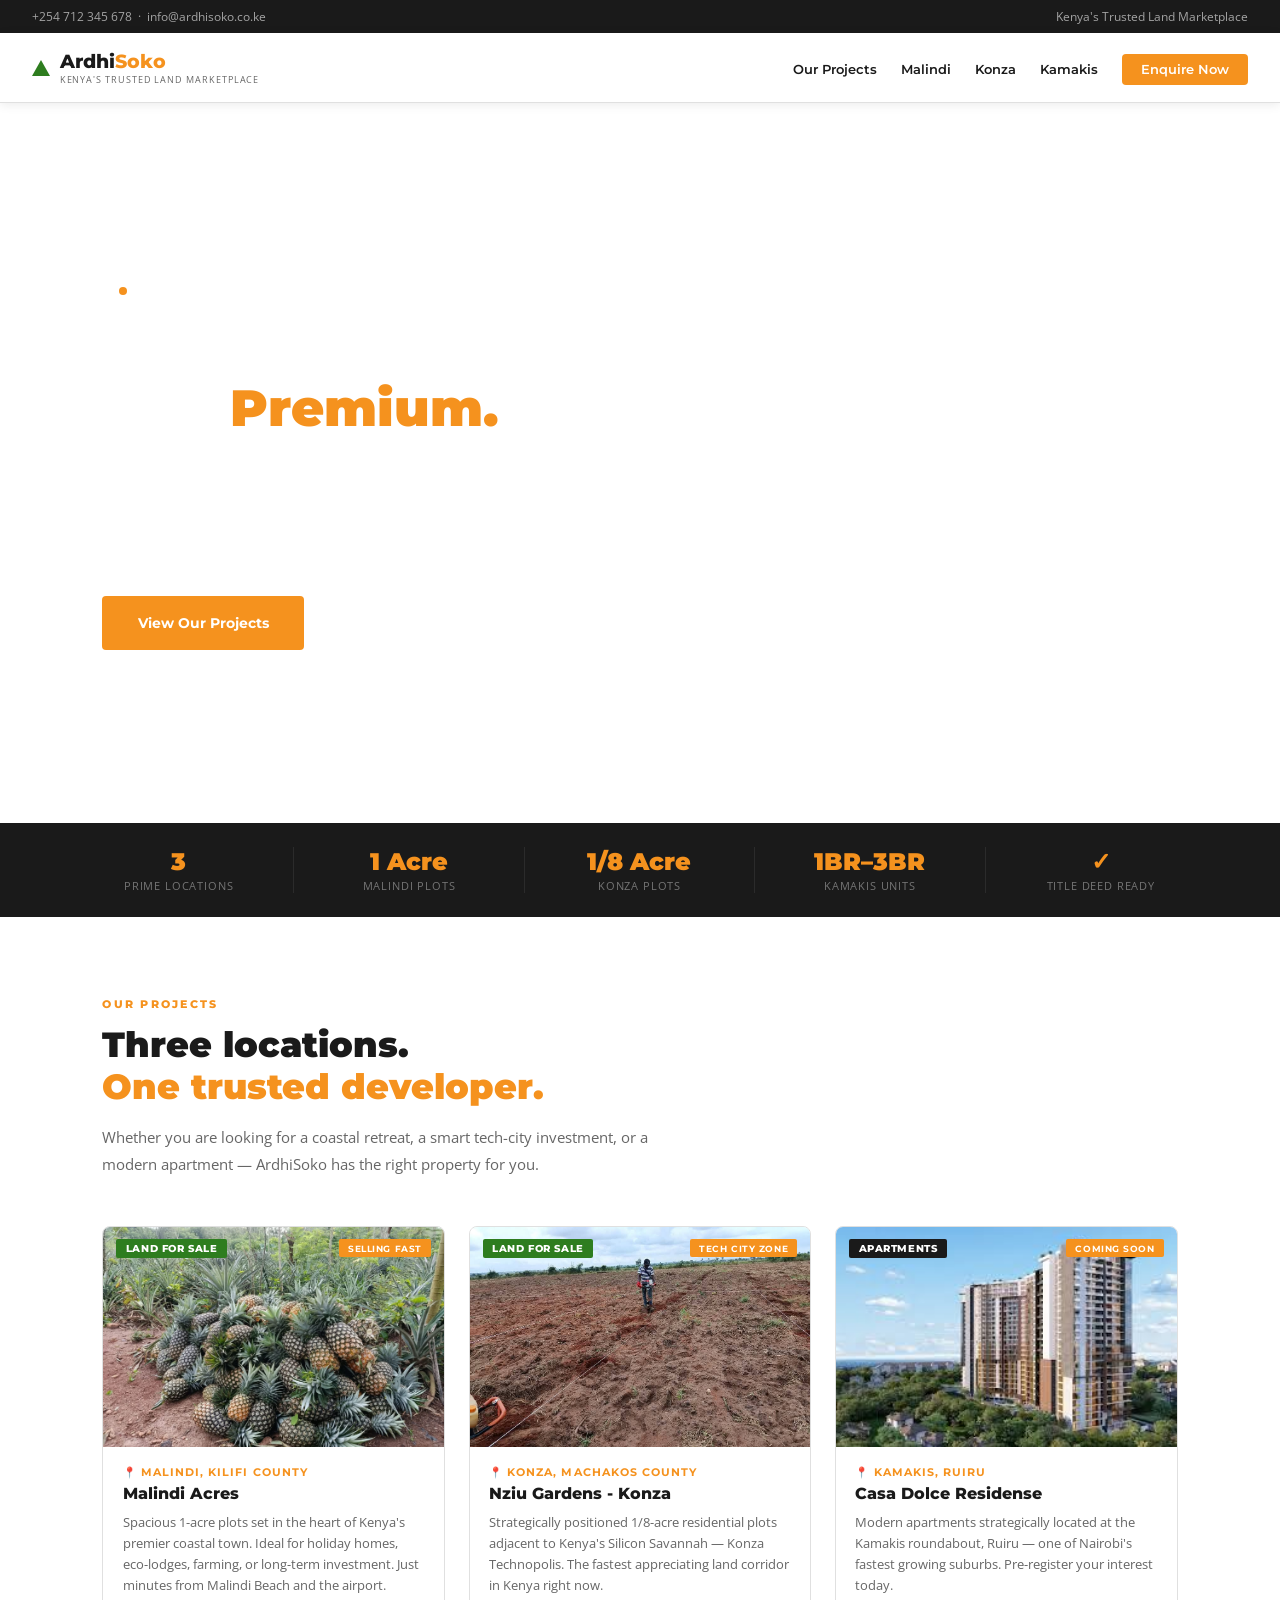
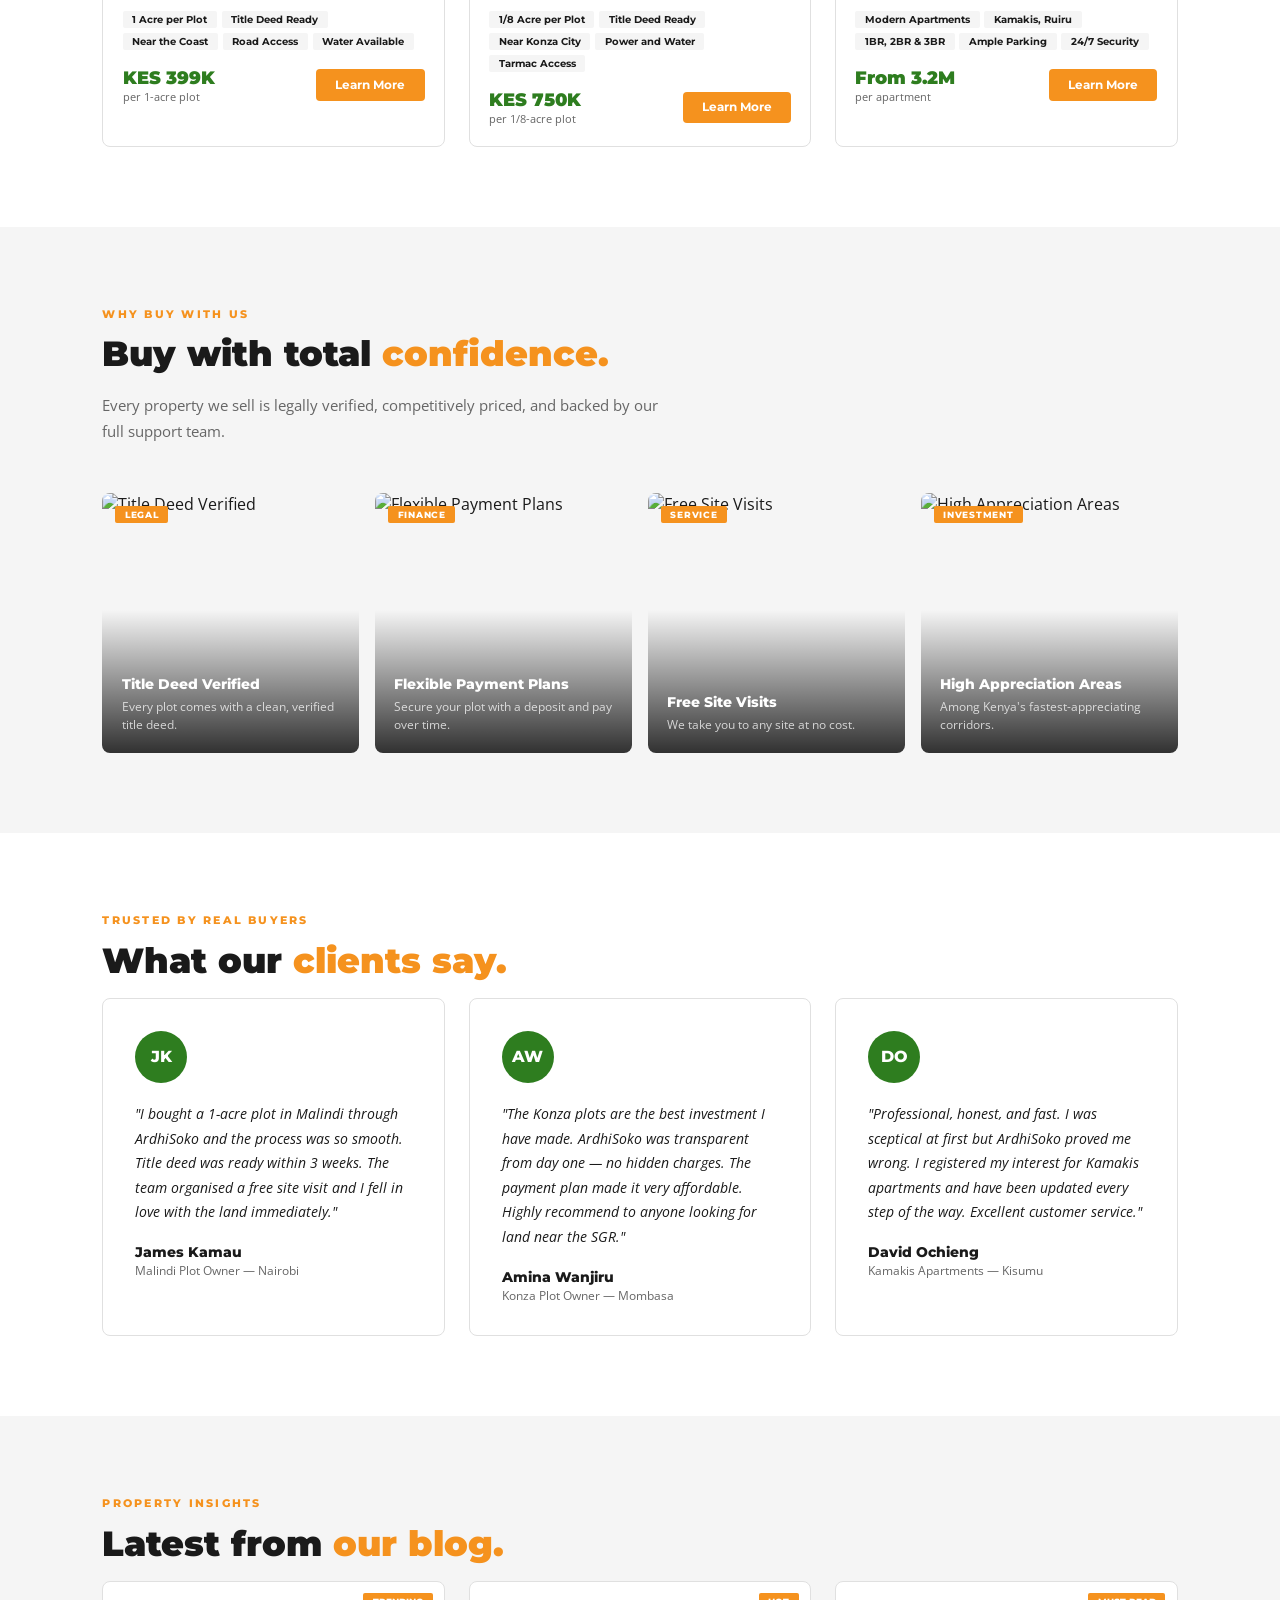
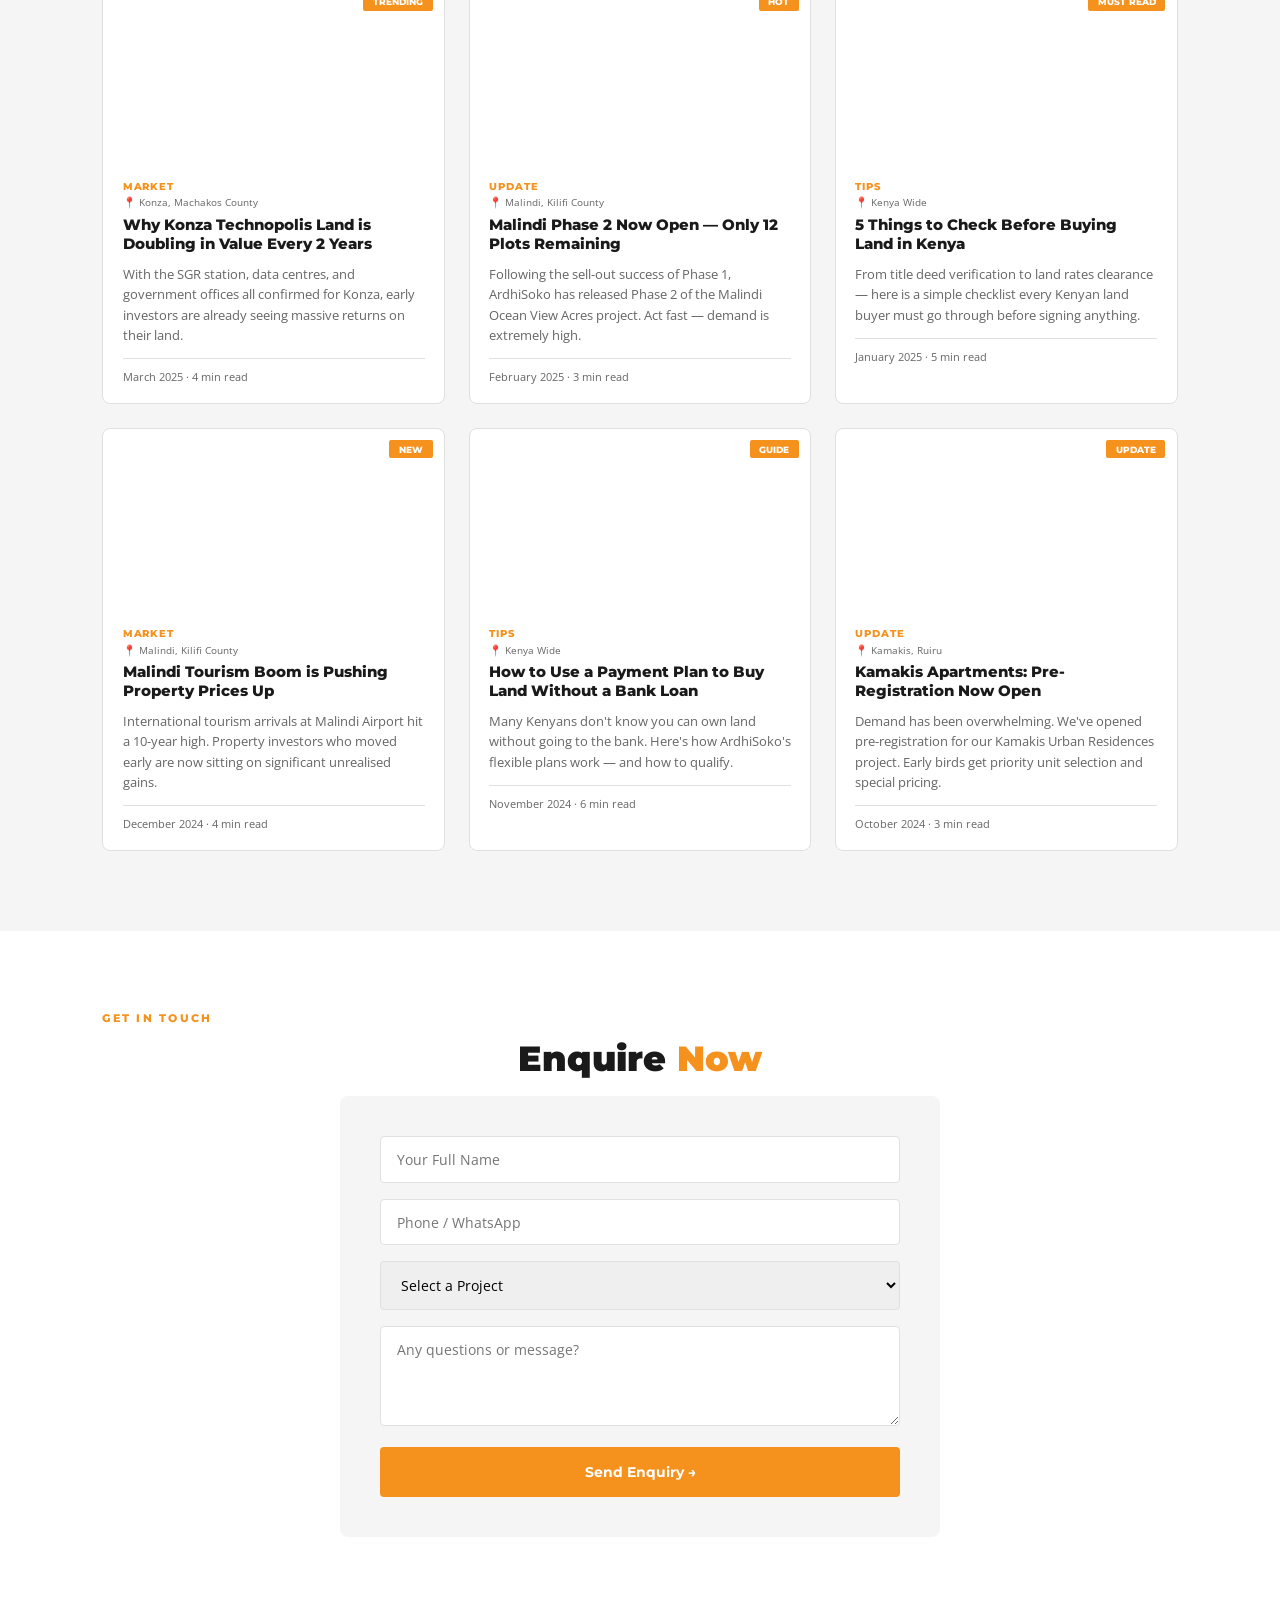
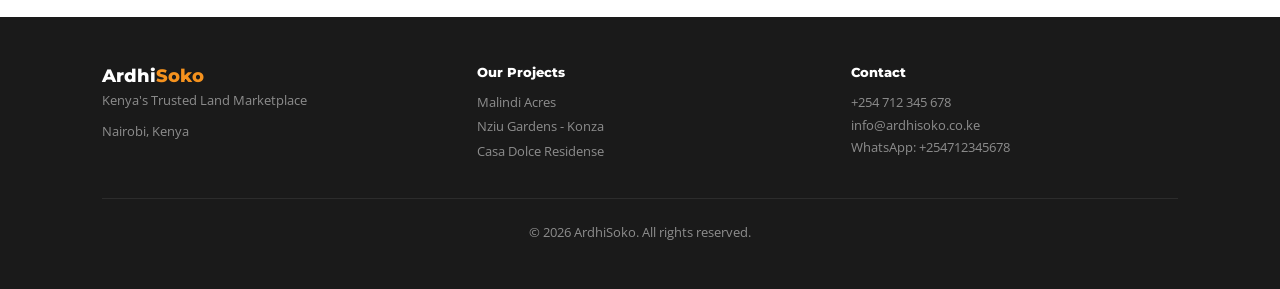
==== commit 2f5eddaa: "Update index.html via ArdhiSoko Admin" ====
--- a/index.html
+++ b/index.html
@@ -3,518 +3,415 @@
 <head>
 <meta charset="UTF-8">
 <meta name="viewport" content="width=device-width, initial-scale=1.0">
-<title>ArdhiSoko — Premium Living, Smart Investing</title>
-<link href="https://fonts.googleapis.com/css2?family=Montserrat:wght@400;500;600;700;800;900&family=Open+Sans:wght@300;400;600&display=swap" rel="stylesheet">
+<title>ArdhiSoko — Kenya's Trusted Land Marketplace</title>
+<link href="https://fonts.googleapis.com/css2?family=Montserrat:wght@400;600;700;800;900&family=Open+Sans:wght@400;600&display=swap" rel="stylesheet">
 <style>
-:root{--orange:#F5921E;--orange-dark:#c47518;--orange-light:#feefdd;--green:#2E7D1F;--green-dark:#256419;--green-light:#e0ecdd;--black:#1A1A1A;--gray-dark:#333;--gray:#666;--gray-light:#F5F5F5;--border:#E0E0E0;--white:#fff;}
-*{margin:0;padding:0;box-sizing:border-box;}html{scroll-behavior:smooth;}body{font-family:'Open Sans',sans-serif;background:var(--white);color:var(--black);overflow-x:hidden;}.top-bar{background:var(--green);display:flex;justify-content:space-between;align-items:center;padding:.38rem 5rem;font-size:.75rem;color:rgba(255,255,255,.9);}.top-bar-left{display:flex;gap:1.5rem;align-items:center;align-items:center;}.top-bar-left a{color:rgba(255,255,255,.9);text-decoration:none;}nav{position:sticky;top:0;z-index:200;background:var(--white);border-bottom:2px solid var(--border);display:flex;align-items:center;padding:.7rem 5rem;box-shadow:0 2px 12px rgba(0,0,0,.07);}.logo{display:flex;align-items:center;gap:.55rem;text-decoration:none;}.logo-triangle{width:0;height:0;border-left:12px solid transparent;border-right:12px solid transparent;border-bottom:22px solid var(--green);flex-shrink:0;}.logo-text{font-family:'Montserrat',sans-serif;font-size:1.55rem;font-weight:800;letter-spacing:-.02em;line-height:1;}.logo-text .ardhi{color:var(--black);}.logo-text .soko{color:var(--orange);}.logo-tagline{font-size:.62rem;color:var(--gray);letter-spacing:.04em;margin-top:2px;}.nav-links{display:flex;gap:2rem;list-style:none;align-items:center;}.nav-links a{font-family:'Montserrat',sans-serif;font-size:.82rem;font-weight:600;color:#333;text-decoration:none;transition:color .2s;}.nav-links a:hover{color:var(--orange);}.nav-cta{background:var(--orange)!important;color:var(--white)!important;padding:.6rem 1.5rem;border-radius:3px;}.hero{position:relative;overflow:hidden;min-height:520px;max-height:620px;display:flex;align-items:center;}.hero-bg{position:absolute;inset:0;background:url('https://images.unsplash.com/photo-1500382017468-9049fed747ef?w=1600&q=80') center/cover;}.hero-bg::after{content:'';position:absolute;inset:0;background:linear-gradient(105deg,rgba(26,26,26,.88) 0%,rgba(26,26,26,.55) 60%,rgba(46,125,31,.4) 100%);}.hero-content{position:relative;z-index:2;padding:3rem 5rem;max-width:720px;}.hero-badge{display:inline-flex;align-items:center;gap:.5rem;background:rgba(245,146,30,.15);border:1px solid rgba(245,146,30,.5);padding:.4rem 1rem;margin-bottom:1.2rem;}.badge-dot{width:7px;height:7px;border-radius:50%;background:var(--orange);animation:blink 2s infinite;}@keyframes blink{0%,100%{opacity:1}50%{opacity:.3}}.hero-badge span{font-family:'Montserrat',sans-serif;font-size:.72rem;font-weight:700;letter-spacing:.14em;text-transform:uppercase;color:var(--orange);}h1.hero-title{font-family:'Montserrat',sans-serif;font-size:clamp(1.8rem,3.5vw,2.8rem);font-weight:900;line-height:1.12;color:var(--white);margin-bottom:1rem;}.hl{color:var(--orange);}.hero-sub{font-size:.92rem;color:rgba(255,255,255,.72);line-height:1.7;max-width:500px;margin-bottom:1.8rem;}.hero-btns{display:flex;gap:1rem;flex-wrap:wrap;}.btn-primary{background:var(--orange);color:var(--white);border:none;padding:1rem 2.4rem;font-family:'Montserrat',sans-serif;font-size:.88rem;font-weight:700;letter-spacing:.06em;text-transform:uppercase;cursor:pointer;border-radius:3px;transition:background .2s;}.btn-primary:hover{background:var(--orange-dark);}.btn-outline{background:transparent;color:var(--white);border:2px solid rgba(255,255,255,.6);padding:1rem 2.4rem;font-family:'Montserrat',sans-serif;font-size:.88rem;font-weight:700;letter-spacing:.06em;text-transform:uppercase;cursor:pointer;border-radius:3px;transition:all .2s;}.btn-outline:hover{background:var(--white);color:var(--black);}
-.sec{padding:3.5rem 5rem;}.sec-eyebrow{font-family:'Montserrat',sans-serif;font-size:.7rem;font-weight:700;letter-spacing:.2em;text-transform:uppercase;color:var(--orange);margin-bottom:.6rem;display:flex;align-items:center;gap:.6rem;}.sec-eyebrow::before{content:'';width:28px;height:3px;background:var(--orange);display:inline-block;}.sec-title{font-family:'Montserrat',sans-serif;font-size:clamp(1.8rem,3vw,2.6rem);font-weight:900;line-height:1.18;color:var(--black);margin-bottom:1rem;}.sec-title span{color:var(--green);}.sec-desc{font-size:.95rem;color:var(--gray);line-height:1.78;max-width:560px;}.projects-grid{display:grid;grid-template-columns:repeat(3,1fr);gap:2rem;margin-top:3.5rem;}.proj-card{border-radius:8px;overflow:hidden;border:1px solid var(--border);transition:transform .35s,box-shadow .35s;cursor:pointer;display:flex;flex-direction:column;}.proj-card:hover{transform:translateY(-8px);box-shadow:0 24px 60px rgba(0,0,0,.14);}.proj-img{height:260px;overflow:hidden;position:relative;}.proj-img img{width:100%;height:100%;object-fit:cover;transition:transform .6s;}.proj-card:hover .proj-img img{transform:scale(1.06);}.proj-tag{position:absolute;top:1rem;left:1rem;font-family:'Montserrat',sans-serif;font-size:.68rem;font-weight:800;letter-spacing:.1em;text-transform:uppercase;padding:.32rem .85rem;color:var(--white);border-radius:2px;}.tag-land{background:var(--green);}.tag-apt{background:var(--orange);}.proj-status{position:absolute;bottom:1rem;right:1rem;background:rgba(0,0,0,.7);color:var(--white);font-family:'Montserrat',sans-serif;font-size:.65rem;font-weight:700;padding:.28rem .7rem;border-radius:2px;letter-spacing:.06em;text-transform:uppercase;}.proj-body{padding:1.8rem;flex:1;display:flex;flex-direction:column;background:var(--white);}.proj-location{font-family:'Montserrat',sans-serif;font-size:.68rem;font-weight:700;letter-spacing:.14em;text-transform:uppercase;color:var(--orange);margin-bottom:.5rem;}.proj-name{font-family:'Montserrat',sans-serif;font-size:1.3rem;font-weight:900;color:var(--black);line-height:1.25;margin-bottom:.8rem;}.proj-desc{font-size:.88rem;color:var(--gray);line-height:1.72;margin-bottom:1.5rem;flex:1;}.proj-features{display:flex;flex-wrap:wrap;gap:.5rem;margin-bottom:1.5rem;}.proj-feat{display:inline-flex;align-items:center;gap:.35rem;background:var(--gray-light);padding:.3rem .8rem;font-family:'Montserrat',sans-serif;font-size:.72rem;font-weight:600;color:#333;border-radius:20px;}.proj-price-row{display:flex;justify-content:space-between;align-items:center;padding-top:1.2rem;border-top:1px solid var(--border);}.proj-price{font-family:'Montserrat',sans-serif;font-size:1.5rem;font-weight:900;color:var(--green);line-height:1;}.proj-price-sub{font-size:.72rem;color:var(--gray);font-weight:600;margin-top:.2rem;}.proj-cta{background:var(--orange);color:var(--white);border:none;padding:.7rem 1.5rem;border-radius:3px;font-family:'Montserrat',sans-serif;font-size:.78rem;font-weight:700;letter-spacing:.06em;text-transform:uppercase;cursor:pointer;transition:background .2s;}.proj-cta:hover{background:var(--orange-dark);}.detail-strip{display:grid;grid-template-columns:1fr 1fr;overflow:hidden;min-height:480px;}.detail-strip.reverse{direction:rtl;}.detail-strip.reverse>*{direction:ltr;}.detail-img{overflow:hidden;}.detail-img img{width:100%;height:100%;object-fit:cover;}.detail-content{padding:5rem;display:flex;flex-direction:column;justify-content:center;}.strip-green{background:var(--green);}.strip-green .sec-eyebrow,.strip-green .sec-eyebrow::before{color:var(--orange);background:var(--orange);}.strip-green .sec-title{color:var(--white);}.strip-green .sec-title span{color:var(--orange);}.strip-green .sec-desc{color:rgba(255,255,255,.7);max-width:100%;}.strip-light{background:var(--gray-light);}.strip-dark{background:var(--black);}.strip-dark .sec-eyebrow{color:var(--orange);}.strip-dark .sec-eyebrow::before{background:var(--orange);}.strip-dark .sec-title{color:var(--white);}.strip-dark .sec-title span{color:var(--orange);}.strip-dark .sec-desc{color:rgba(255,255,255,.55);max-width:100%;}.detail-specs{display:grid;grid-template-columns:1fr 1fr;gap:1rem;margin:2rem 0;}.dspec{padding:1rem 1.2rem;background:rgba(255,255,255,.08);border-left:3px solid var(--orange);}.strip-light .dspec{background:var(--white);}.dspec-val{font-family:'Montserrat',sans-serif;font-size:1.1rem;font-weight:900;color:var(--orange);line-height:1;}.dspec-key{font-size:.72rem;font-weight:600;letter-spacing:.08em;text-transform:uppercase;margin-top:.25rem;}.strip-green .dspec-key{color:rgba(255,255,255,.6);}.strip-dark .dspec-key{color:rgba(255,255,255,.5);}.strip-light .dspec-key{color:var(--gray);}.detail-btn{display:inline-flex;align-items:center;gap:.6rem;background:var(--orange);color:var(--white);border:none;padding:1rem 2.2rem;font-family:'Montserrat',sans-serif;font-size:.85rem;font-weight:700;letter-spacing:.06em;text-transform:uppercase;cursor:pointer;border-radius:3px;width:fit-content;transition:background .2s;margin-top:.5rem;}.detail-btn:hover{background:var(--orange-dark);}.why-grid{display:grid;grid-template-columns:repeat(4,1fr);gap:1.5rem;margin-top:2rem;}.why-carousel-wrap{position:relative;}.why-section.sec{padding:2.8rem 4rem;}
-.why-dot.active{background:#fff;width:22px;border-radius:4px;}
-.why-dots{display:none;justify-content:center;gap:.5rem;margin-top:1.5rem;}.why-dot{width:8px;height:8px;border-radius:50%;background:var(--border);border:none;padding:0;cursor:pointer;transition:background .2s;}.why-dot.active{background:var(--green);width:22px;border-radius:4px;}.why-grid{display:flex;overflow-x:auto;scroll-snap-type:x mandatory;-webkit-overflow-scrolling:touch;gap:1.5rem;padding-bottom:1rem;scrollbar-width:none;margin-top:2rem;}.why-grid::-webkit-scrollbar{display:none;}.wc{border-radius:12px;overflow:hidden;position:relative;height:224px;cursor:pointer;}.wc-img{position:absolute;inset:0;width:100%;height:100%;object-fit:cover;transition:transform .5s;}.wc:hover .wc-img{transform:scale(1.06);}.wc-overlay{position:absolute;inset:0;background:linear-gradient(to top,rgba(0,0,0,.78) 0%,rgba(0,0,0,.2) 55%,transparent 100%);}.wc-body{position:absolute;bottom:0;left:0;right:0;padding:1.4rem 1.5rem;}.wc-title{font-family:'Montserrat',sans-serif;font-size:.92rem;font-weight:800;color:#fff;text-transform:uppercase;letter-spacing:.04em;margin-bottom:.4rem;}.wc-desc{font-size:.78rem;color:rgba(255,255,255,.8);line-height:1.55;}.wc-tag{position:absolute;top:1rem;left:1rem;background:var(--orange);color:#fff;font-family:'Montserrat',sans-serif;font-size:.62rem;font-weight:800;letter-spacing:.1em;text-transform:uppercase;padding:.28rem .75rem;border-radius:2px;}@media(min-width:1101px){.wc{min-width:calc(25% - 1.2rem);max-width:none;flex:1;}}@media(max-width:680px){.wc{min-width:82vw;height:200px;}}.enquiry-sec{background:var(--green);display:grid;grid-template-columns:1fr 1fr;overflow:hidden;}.enquiry-left{padding:2.2rem 3.2rem;display:flex;flex-direction:column;justify-content:center;}.enquiry-left .sec-eyebrow{color:var(--orange);}.enquiry-left .sec-eyebrow::before{background:var(--orange);}.enquiry-left .sec-title{color:var(--white);}.enquiry-left .sec-title span{color:var(--orange);}.enquiry-left .sec-desc{color:rgba(255,255,255,.65);margin-bottom:2.5rem;max-width:100%;}.contact-items{display:flex;flex-direction:column;gap:1.2rem;}.contact-item{display:flex;align-items:center;gap:1rem;color:rgba(255,255,255,.85);font-size:.92rem;}.contact-item-icon{width:42px;height:42px;background:rgba(255,255,255,.1);border-radius:3px;display:flex;align-items:center;justify-content:center;font-size:1.1rem;flex-shrink:0;}.contact-item strong{display:block;font-weight:700;font-size:.8rem;color:var(--white);}.contact-item span{font-size:.85rem;color:rgba(255,255,255,.65);}.enquiry-right{background:var(--white);padding:2.2rem 3.2rem;}.enquiry-right h3{font-family:'Montserrat',sans-serif;font-size:1.3rem;font-weight:900;color:var(--black);margin-bottom:.4rem;}.enquiry-right p{font-size:.85rem;color:var(--gray);margin-bottom:2rem;}.form-group{margin-bottom:1.2rem;}.form-group label{display:block;font-family:'Montserrat',sans-serif;font-size:.68rem;font-weight:700;letter-spacing:.12em;text-transform:uppercase;color:var(--gray);margin-bottom:.5rem;}.form-group input,.form-group select,.form-group textarea{width:100%;padding:.85rem 1.1rem;border:1.5px solid var(--border);border-radius:3px;font-family:'Open Sans',sans-serif;font-size:.9rem;color:var(--black);outline:none;transition:border-color .2s;background:var(--white);appearance:none;}.form-group input:focus,.form-group select:focus,.form-group textarea:focus{border-color:var(--orange);}.form-group textarea{resize:vertical;min-height:100px;}.form-row{display:grid;grid-template-columns:1fr 1fr;gap:1rem;}.form-submit{background:var(--orange);color:var(--white);border:none;width:100%;padding:1rem;font-family:'Montserrat',sans-serif;font-size:.9rem;font-weight:700;letter-spacing:.08em;text-transform:uppercase;cursor:pointer;border-radius:3px;transition:background .2s;margin-top:.5rem;}.form-submit:hover{background:var(--orange-dark);}footer{background:var(--black);padding:4.5rem 5rem 2rem;}.f-grid{display:grid;grid-template-columns:2fr 1fr 1fr 1.2fr;gap:3rem;padding-bottom:3rem;border-bottom:1px solid rgba(255,255,255,.08);margin-bottom:2rem;}.f-logo-wrap{margin-bottom:1.2rem;display:flex;align-items:center;gap:.5rem;}.f-logo-tri{width:0;height:0;border-left:10px solid transparent;border-right:10px solid transparent;border-bottom:18px solid var(--green);}.f-logo-text{font-family:'Montserrat',sans-serif;font-size:1.35rem;font-weight:900;}.f-logo-text .ardhi{color:var(--white);}.f-logo-text .soko{color:var(--orange);}.f-tagline{font-size:.62rem;color:rgba(255,255,255,.3);letter-spacing:.08em;margin-top:-2px;}.f-about{font-size:.82rem;color:rgba(255,255,255,.35);line-height:1.75;margin-bottom:1.5rem;}.f-socials{display:flex;gap:.5rem;}.fsoc{width:34px;height:34px;background:rgba(255,255,255,.05);border:1px solid rgba(255,255,255,.1);display:flex;align-items:center;justify-content:center;font-size:.82rem;color:rgba(255,255,255,.4);cursor:pointer;border-radius:3px;transition:all .2s;}.fsoc:hover{background:var(--orange);border-color:var(--orange);color:var(--white);}.f-col h5{font-family:'Montserrat',sans-serif;font-size:.68rem;font-weight:800;letter-spacing:.18em;text-transform:uppercase;color:var(--orange);margin-bottom:1.2rem;}.f-links{list-style:none;}.f-links li{margin-bottom:.6rem;}.f-links a{font-size:.83rem;color:rgba(255,255,255,.35);text-decoration:none;transition:color .2s;}.f-links a:hover{color:var(--white);}.f-contact{list-style:none;}.f-contact li{display:flex;align-items:flex-start;gap:.65rem;margin-bottom:.8rem;font-size:.83rem;color:rgba(255,255,255,.35);}.f-bottom{display:flex;justify-content:space-between;align-items:center;font-size:.74rem;color:rgba(255,255,255,.2);font-family:'Montserrat',sans-serif;font-weight:500;}.wa-btn{position:fixed;bottom:1.8rem;right:1.8rem;z-index:999;background:#25D366;color:var(--white);width:56px;height:56px;border-radius:50%;display:flex;align-items:center;justify-content:center;font-size:1.6rem;text-decoration:none;box-shadow:0 4px 20px rgba(37,211,102,.5);transition:transform .2s;}.wa-btn:hover{transform:scale(1.1);}@media(max-width:1100px){nav,.top-bar,.sec,footer{padding-left:2rem;padding-right:2rem;}.hero-content{padding:3rem 2rem;}.hero{min-height:420px;max-height:520px;}.projects-grid{grid-template-columns:1fr;max-width:560px;margin-left:auto;margin-right:auto;}.detail-strip{grid-template-columns:1fr;}.detail-strip.reverse{direction:ltr;}.detail-img{height:300px;}.detail-content{padding:3.5rem 2rem;}.why-grid{grid-template-columns:1fr 1fr;}.enquiry-sec{grid-template-columns:1fr;}.enquiry-left,.enquiry-right{padding:2.5rem 2rem;}.f-grid{grid-template-columns:1fr 1fr;gap:2rem;}}@media(max-width:680px){.top-bar{padding:.4rem 1rem;}.top-bar-left{display:none;}nav{padding:.6rem 1rem;}.nav-links{display:none;}.hero-content{padding:2.5rem 1.5rem;}.hero{min-height:380px;max-height:480px;}.sec{padding:2rem 1.5rem;}.stats-strip{flex-wrap:wrap;}.why-dots{display:flex;}.form-row{grid-template-columns:1fr;}.f-grid{grid-template-columns:1fr;}footer{padding:3rem 1.5rem 2rem;}}
-
-/* ── TESTIMONIALS ── */
-.testi-section{background:var(--black);padding:2.8rem 4rem;}
-.testi-section .sec-eyebrow{color:var(--orange);}
-.testi-section .sec-eyebrow::before{background:var(--orange);}
-.testi-section .sec-title{color:#fff;}
-.testi-section .sec-title span{color:var(--orange);}
-.testi-grid{display:grid;grid-template-columns:repeat(3,1fr);gap:1.5rem;margin-top:1.5rem;}
-.testi-card{background:rgba(255,255,255,.04);border:1px solid rgba(255,255,255,.08);border-radius:10px;padding:2rem;position:relative;}
-.testi-quote{font-size:3rem;line-height:1;color:var(--orange);font-family:Georgia,serif;position:absolute;top:1.2rem;right:1.5rem;opacity:.4;}
-.testi-text{font-size:.88rem;color:rgba(255,255,255,.7);line-height:1.8;margin-bottom:1.5rem;font-style:italic;}
-.testi-author{display:flex;align-items:center;gap:.8rem;}
-.testi-avatar{width:44px;height:44px;border-radius:50%;background:var(--orange);display:flex;align-items:center;justify-content:center;font-family:'Montserrat',sans-serif;font-size:.9rem;font-weight:800;color:#fff;flex-shrink:0;}
-.testi-name{font-family:'Montserrat',sans-serif;font-size:.82rem;font-weight:800;color:#fff;}
-.testi-role{font-size:.72rem;color:rgba(255,255,255,.4);margin-top:.1rem;}
-.testi-stars{color:var(--orange);font-size:.8rem;margin-bottom:.8rem;}
-.testi-badge{display:inline-flex;align-items:center;gap:.4rem;background:rgba(46,125,31,.2);border:1px solid rgba(46,125,31,.3);padding:.2rem .7rem;border-radius:20px;font-size:.62rem;font-family:'Montserrat',sans-serif;font-weight:700;color:#66BB6A;text-transform:uppercase;letter-spacing:.08em;margin-bottom:1rem;}
-
-/* ── BLOG ── */
-.blog-section{background:#f7f7f7;padding:2.8rem 4rem;}
-.blog-section .sec-title span{color:var(--green);}
-.blog-cats{display:flex;gap:.5rem;margin:1.5rem 0 2.5rem;flex-wrap:wrap;}
-.blog-cat{background:#fff;border:1.5px solid var(--border);padding:.45rem 1.1rem;font-family:'Montserrat',sans-serif;font-size:.72rem;font-weight:700;border-radius:20px;cursor:pointer;transition:all .2s;color:#333;}
-.blog-cat.active,.blog-cat:hover{background:var(--orange);border-color:var(--orange);color:#fff;}
-.blog-scroll-wrap{overflow:hidden;position:relative;}
-.blog-track-outer{display:flex;transition:transform .5s cubic-bezier(.4,0,.2,1);will-change:transform;}
-.blog-window{min-width:100%;display:grid;grid-template-columns:repeat(3,1fr);gap:1.6rem;box-sizing:border-box;}
-.blog-card{background:#fff;border-radius:12px;overflow:hidden;border:1px solid var(--border);transition:transform .3s,box-shadow .3s;display:flex;flex-direction:column;}
-.blog-card:hover{transform:translateY(-6px);box-shadow:0 20px 50px rgba(0,0,0,.12);}
-.blog-img{height:230px;overflow:hidden;position:relative;flex-shrink:0;}
-.blog-img img{width:100%;height:100%;object-fit:cover;transition:transform .5s;}
-.blog-card:hover .blog-img img{transform:scale(1.06);}
-.blog-cat-tag{position:absolute;top:1rem;left:1rem;color:#fff;font-family:'Montserrat',sans-serif;font-size:.65rem;font-weight:800;letter-spacing:.1em;text-transform:uppercase;padding:.32rem .9rem;border-radius:3px;}
-.blog-cat-tag.market{background:var(--green);}
-.blog-cat-tag.update{background:var(--orange);}
-.blog-cat-tag.tips{background:#1565C0;}
-.blog-status{position:absolute;bottom:1rem;right:1rem;background:rgba(0,0,0,.72);color:#fff;font-family:'Montserrat',sans-serif;font-size:.62rem;font-weight:700;padding:.28rem .75rem;border-radius:3px;letter-spacing:.06em;text-transform:uppercase;}
-.blog-body{padding:1.6rem;flex:1;display:flex;flex-direction:column;}
-.blog-loc{font-family:'Montserrat',sans-serif;font-size:.68rem;font-weight:700;letter-spacing:.12em;text-transform:uppercase;color:var(--orange);margin-bottom:.5rem;display:flex;align-items:center;gap:.3rem;}
-.blog-title{font-family:'Montserrat',sans-serif;font-size:1.1rem;font-weight:900;color:var(--black);line-height:1.3;margin-bottom:.7rem;}
-.blog-excerpt{font-size:.84rem;color:var(--gray);line-height:1.7;margin-bottom:1.2rem;flex:1;}
-.blog-footer{display:flex;align-items:center;justify-content:space-between;padding-top:1rem;border-top:1px solid var(--border);}
-.blog-meta{font-size:.7rem;color:var(--gray);}
-.blog-read{font-family:'Montserrat',sans-serif;font-size:.72rem;font-weight:700;color:var(--orange);text-decoration:none;display:inline-flex;align-items:center;gap:.35rem;transition:gap .2s;}
-.blog-read:hover{gap:.6rem;}
-.blog-nav{display:flex;align-items:center;justify-content:space-between;margin-top:1.5rem;}
-.blog-dots{display:flex;gap:.5rem;}
-.blog-dot{width:8px;height:8px;border-radius:50%;background:var(--border);border:none;padding:0;cursor:pointer;transition:all .2s;}
-.blog-dot.active{background:var(--orange);width:22px;border-radius:4px;}
-.blog-arrows{display:flex;gap:.6rem;}
-.blog-arrow{width:40px;height:40px;border-radius:50%;border:2px solid var(--border);background:#fff;cursor:pointer;font-size:1rem;display:flex;align-items:center;justify-content:center;transition:all .2s;line-height:1;}
-.blog-arrow:hover{background:var(--orange);border-color:var(--orange);color:#fff;}
-@media(max-width:900px){.blog-window{grid-template-columns:repeat(2,1fr);}}
-@media(max-width:680px){
-  .blog-section{padding:3rem 0 3rem;}
-  .blog-section .sec-eyebrow,.blog-section .sec-title,.blog-cats{padding-left:1.2rem;padding-right:1.2rem;}
-  .blog-scroll-wrap{width:100%;overflow:hidden;}
-  .blog-track-outer{display:flex;transition:transform .45s cubic-bezier(.4,0,.2,1);}
-  .blog-window{
-    min-width:100%;
-    display:flex;
-    overflow-x:auto;
-    scroll-snap-type:x mandatory;
-    -webkit-overflow-scrolling:touch;
-    scrollbar-width:none;
-    grid-template-columns:unset;
-    gap:1.2rem;
-    padding:0 1.2rem;
-    box-sizing:border-box;
-  }
-  .blog-window::-webkit-scrollbar{display:none;}
-  .blog-card{
-    min-width:calc(100vw - 2.4rem);
-    width:calc(100vw - 2.4rem);
-    scroll-snap-align:start;
-    flex-shrink:0;
-    flex-direction:column;
-    border-radius:12px;
-    overflow:hidden;
-  }
-  .blog-img{height:52vw;min-height:200px;width:100%;flex-shrink:0;}
-  .blog-body{padding:1.3rem 1.2rem 1.5rem;}
-  .blog-title{font-size:1.05rem;line-height:1.35;}
-  .blog-excerpt{display:-webkit-box;-webkit-line-clamp:4;-webkit-box-orient:vertical;overflow:hidden;font-size:.85rem;}
-  .blog-nav{padding:0 1.2rem;}
-}
-
-.testi-scroll-wrap{overflow:hidden;}
-.testi-nav{display:none;justify-content:center;margin-top:1.8rem;}
-.testi-dots{display:flex;gap:.5rem;}
-.testi-dot{width:8px;height:8px;border-radius:50%;background:rgba(255,255,255,.2);border:none;padding:0;cursor:pointer;transition:all .2s;}
-.testi-dot.active{background:var(--orange);width:22px;border-radius:4px;}
-@media(max-width:1100px){
-  .testi-section,.blog-section{padding:2.5rem 2rem;}
-  .testi-grid{grid-template-columns:1fr;}
-  .blog-card{grid-template-columns:1fr;}
-  .blog-img{height:220px;}
-  .blog-body{padding:1.8rem;}
-  .blog-title{font-size:1.1rem;}
-}
-@media(max-width:680px){
-  .stats-strip{padding:.6rem 0;flex-wrap:wrap;gap:0;border-bottom:none;}
-  
-  
-  
-  
-  
-  .why-section.sec{padding:2rem 0;}
-  .why-section .sec-eyebrow,.why-section .sec-title{padding-left:1.2rem;padding-right:1.2rem;}
-  .why-carousel-wrap{width:100%;overflow:hidden;}
-  .why-grid{
-    display:flex !important;
-    overflow-x:auto;
-    scroll-snap-type:x mandatory;
-    -webkit-overflow-scrolling:touch;
-    scrollbar-width:none;
-    grid-template-columns:unset !important;
-    gap:1.2rem;
-    padding:1.2rem 1.2rem 0.5rem;
-    margin-top:1.2rem;
-    box-sizing:border-box;
-  }
-  .why-grid::-webkit-scrollbar{display:none;}
-  .wc{
-    min-width:calc(100vw - 2.4rem) !important;
-    width:calc(100vw - 2.4rem) !important;
-    height:65vw;
-    max-height:340px;
-    scroll-snap-align:start;
-    flex-shrink:0;
-    border-radius:12px;
-  }
-  .why-dots{display:flex !important;margin-top:1rem;padding-bottom:.5rem;}
-  .testi-section{padding:2rem 0;}
-  .testi-section .sec-eyebrow,.testi-section .sec-title{padding-left:1.2rem;padding-right:1.2rem;}
-  .testi-scroll-wrap{width:100%;overflow:hidden;}
-  .testi-grid{
-    display:flex;
-    overflow-x:auto;
-    scroll-snap-type:x mandatory;
-    -webkit-overflow-scrolling:touch;
-    scrollbar-width:none;
-    grid-template-columns:unset;
-    gap:1.2rem;
-    padding:0 1.2rem;
-    box-sizing:border-box;
-    margin-top:1.2rem;
-  }
-  .testi-grid::-webkit-scrollbar{display:none;}
-  .testi-card{
-    min-width:calc(100vw - 2.4rem);
-    width:calc(100vw - 2.4rem);
-    scroll-snap-align:start;
-    flex-shrink:0;
-  }
-  .testi-nav{display:flex;}
-  .blog-section{padding:2rem 0;}
-  .blog-body{padding:1.4rem;}
-  .blog-title{font-size:1rem;}
-}
-
-.top-bar-left a{color:rgba(255,255,255,.9);text-decoration:none;display:inline-flex;align-items:center;gap:.35rem;transition:color .2s;}
-.top-bar-left a:hover{color:#fff;}
-.top-bar-right{display:flex;align-items:center;gap:.15rem;}
-.tb-social{display:inline-flex;align-items:center;justify-content:center;width:26px;height:26px;border-radius:50%;color:rgba(255,255,255,.8);transition:background .2s,color .2s;text-decoration:none;}
-.tb-social svg{width:13px;height:13px;}
-.tb-social:hover{background:rgba(255,255,255,.2);color:#fff;}
-@media(max-width:1100px){.top-bar{padding:.38rem 2rem;}}
-@media(max-width:680px){
-  .top-bar{padding:.3rem 1rem;}
-  .top-bar-left a:last-child{display:none;}
-  .tb-social{width:24px;height:24px;}
-  .tb-social svg{width:12px;height:12px;}
-}
-/* ── NAV SEARCH ── */
-.nav-search{display:flex;align-items:center;margin-left:auto;background:#f4f4f4;border:1.5px solid var(--border);border-radius:24px;overflow:hidden;transition:border-color .2s;}
-.nav-search:focus-within{border-color:var(--orange);}
-.nav-search-input{border:none;background:transparent;padding:.45rem 1rem;font-size:.82rem;font-family:'Open Sans',sans-serif;color:var(--black);outline:none;width:240px;}
-.nav-search-input::placeholder{color:#aaa;}
-.nav-search-btn{background:var(--orange);border:none;padding:.45rem .9rem;cursor:pointer;font-size:.9rem;color:#fff;transition:background .2s;flex-shrink:0;}
-.nav-search-btn:hover{background:var(--green);}
-@media(max-width:900px){.nav-search-input{width:160px;}}
-@media(max-width:680px){
-  .nav-search{margin-left:auto;background:transparent;border:none;position:relative;}
-  .nav-search:focus-within{background:#f4f4f4;border:1.5px solid var(--orange);}
-  .nav-search-input{width:0;padding:0;opacity:0;transition:width .3s,opacity .3s,padding .3s;}
-  .nav-search-input.open{width:150px;padding:.4rem .75rem;opacity:1;}
-  .nav-search-btn{background:transparent;color:var(--orange);padding:.4rem;font-size:1.1rem;}
-  .nav-search-btn:hover{background:transparent;color:var(--green);}
-}
-
-/* ── PAGE MENU BAR ── */
-.page-menu{background:var(--orange);border-bottom:1px solid rgba(255,255,255,.15);position:sticky;top:var(--nav-h,62px);z-index:199;}
-.pm-desktop{display:flex;align-items:center;padding:0 5rem;gap:0;}
-.pm-mobile{display:none;}
-.pm-link{font-family:'Montserrat',sans-serif;font-size:.72rem;font-weight:700;letter-spacing:.08em;text-transform:uppercase;color:rgba(255,255,255,.85);text-decoration:none;padding:.65rem 1.4rem;display:inline-flex;align-items:center;gap:.3rem;border-right:1px solid rgba(255,255,255,.15);transition:background .2s,color .2s;white-space:nowrap;}
-.pm-link:first-child{border-left:none;}
-.pm-link:hover,.pm-link.pm-active{background:rgba(0,0,0,.12);color:#fff;}
-.pm-dropdown{position:relative;}
-.pm-dropdown:hover .pm-drop-panel{opacity:1;pointer-events:all;transform:translateY(0);}
-.pm-drop-panel{position:absolute;top:100%;left:0;background:#fff;border-radius:0 0 8px 8px;box-shadow:0 8px 24px rgba(0,0,0,.12);min-width:240px;opacity:0;pointer-events:none;transform:translateY(-6px);transition:all .2s;z-index:300;}
-.pm-drop-link{display:block;padding:.75rem 1.2rem;font-family:'Montserrat',sans-serif;font-size:.72rem;font-weight:600;color:var(--black);text-decoration:none;border-bottom:1px solid var(--border);transition:background .15s,color .15s;}
-.pm-drop-link:last-child{border-bottom:none;}
-.pm-drop-link:hover{background:var(--orange);color:#fff;}
-/* mobile grid */
-.pm-mobile{display:none;grid-template-columns:repeat(3,1fr);}
-.pm-m-link{font-family:'Montserrat',sans-serif;font-size:.68rem;font-weight:700;letter-spacing:.07em;text-transform:uppercase;color:rgba(255,255,255,.85);text-decoration:none;padding:.55rem .5rem;text-align:center;border-right:1px solid rgba(255,255,255,.15);border-bottom:1px solid rgba(255,255,255,.15);transition:background .2s;}
-.pm-m-link:hover,.pm-m-link.pm-active{background:rgba(0,0,0,.12);color:#fff;}
-.pm-m-link:nth-child(3n){border-right:none;}
-.pm-m-link:nth-child(4),.pm-m-link:nth-child(5),.pm-m-link:nth-child(6){border-bottom:none;}
-@media(max-width:900px){
-  .pm-desktop{padding:0 2rem;}
-  .pm-link{padding:.6rem .9rem;font-size:.68rem;}
-}
-@media(max-width:680px){
-  .pm-desktop{display:none;}
-  .pm-mobile{display:grid;}
-}
+:root{--o:#F5921E;--g:#2E7D1F;--bk:#1A1A1A;--w:#fff;--gl:#F5F5F5;--gm:#E0E0E0;--gr:#666;}
+*{margin:0;padding:0;box-sizing:border-box;}
+body{font-family:'Open Sans',sans-serif;color:var(--bk);}
+.top-bar{background:var(--bk);padding:.5rem 2rem;display:flex;justify-content:space-between;align-items:center;font-size:.75rem;color:rgba(255,255,255,.6);}
+.top-bar a{color:rgba(255,255,255,.6);text-decoration:none;}
+nav{background:var(--w);padding:1rem 2rem;display:flex;align-items:center;justify-content:space-between;border-bottom:1px solid var(--gm);position:sticky;top:0;z-index:100;box-shadow:0 2px 10px rgba(0,0,0,.08);}
+.logo{display:flex;align-items:center;gap:.6rem;text-decoration:none;}
+.logo-triangle{width:0;height:0;border-left:9px solid transparent;border-right:9px solid transparent;border-bottom:16px solid var(--g);}
+.logo-text{font-family:'Montserrat',sans-serif;font-size:1.2rem;font-weight:800;}
+.logo-text .ardhi{color:var(--bk)}.logo-text .soko{color:var(--o)}
+.logo-tagline{font-size:.58rem;color:var(--gr);letter-spacing:.1em;text-transform:uppercase;}
+.nav-links{display:flex;list-style:none;gap:1.5rem;}
+.nav-links a{text-decoration:none;font-family:'Montserrat',sans-serif;font-size:.8rem;font-weight:600;color:var(--bk);}
+.nav-cta{background:var(--o);color:var(--w)!important;padding:.5rem 1.2rem;border-radius:4px;}
+.hero{position:relative;height:80vh;min-height:500px;display:flex;align-items:center;overflow:hidden;}
+.hero-bg{position:absolute;inset:0;background:url('https://images.unsplash.com/photo-1560518883-ce09059eeffa?w=1400&amp;q=80') center/cover no-repeat;filter:brightness(.45);}
+.hero-content{position:relative;z-index:1;padding:0 8%;max-width:700px;}
+.hero-badge{display:inline-flex;align-items:center;gap:.5rem;background:rgba(255,255,255,.12);border:1px solid rgba(255,255,255,.2);color:#fff;font-family:'Montserrat',sans-serif;font-size:.72rem;font-weight:700;padding:.4rem 1rem;border-radius:20px;margin-bottom:1.2rem;backdrop-filter:blur(6px);}
+.badge-dot{width:8px;height:8px;background:var(--o);border-radius:50%;}
+.hero-title{font-family:'Montserrat',sans-serif;font-size:3.2rem;font-weight:900;color:#fff;line-height:1.1;margin-bottom:1.2rem;}
+.hero-title .hl{color:var(--o);}
+.hero-sub{color:rgba(255,255,255,.75);font-size:.95rem;line-height:1.7;margin-bottom:2rem;max-width:560px;}
+.hero-btns{display:flex;gap:1rem;}
+.btn-primary{background:var(--o);color:#fff;border:none;padding:1rem 2.2rem;border-radius:4px;font-family:'Montserrat',sans-serif;font-size:.88rem;font-weight:700;cursor:pointer;transition:background .2s;}
+.btn-primary:hover{background:#D97A10}
+.btn-outline{background:transparent;color:#fff;border:2px solid rgba(255,255,255,.4);padding:1rem 2.2rem;border-radius:4px;font-family:'Montserrat',sans-serif;font-size:.88rem;font-weight:700;cursor:pointer;transition:all .2s;}
+.btn-outline:hover{border-color:#fff;}
+.stats-strip{display:grid;grid-template-columns:repeat(5,1fr);background:var(--bk);padding:1.5rem 5%;}
+.ss-block{text-align:center;border-right:1px solid rgba(255,255,255,.08);padding:0 1rem;}
+.ss-block:last-child{border:none;}
+.ss-num{font-family:'Montserrat',sans-serif;font-size:1.5rem;font-weight:900;color:var(--o);}
+.ss-lbl{font-size:.66rem;color:rgba(255,255,255,.4);text-transform:uppercase;letter-spacing:.08em;margin-top:.2rem;}
+.sec{padding:5rem 8%;}
+.sec-eyebrow{font-family:'Montserrat',sans-serif;font-size:.7rem;font-weight:800;letter-spacing:.2em;text-transform:uppercase;color:var(--o);margin-bottom:.8rem;}
+.sec-title{font-family:'Montserrat',sans-serif;font-size:2.2rem;font-weight:900;line-height:1.2;margin-bottom:1rem;}
+.sec-title span{color:var(--o);}
+.sec-desc{font-size:.95rem;color:var(--gr);line-height:1.75;max-width:580px;margin-bottom:3rem;}
+.projects-grid{display:grid;grid-template-columns:repeat(3,1fr);gap:1.5rem;}
+.proj-card{background:var(--w);border-radius:8px;overflow:hidden;border:1px solid var(--gm);transition:box-shadow .2s;}
+.proj-card:hover{box-shadow:0 12px 40px rgba(0,0,0,.12);}
+.proj-img{position:relative;height:220px;overflow:hidden;}
+.proj-img img{width:100%;height:100%;object-fit:cover;transition:transform .4s;}
+.proj-card:hover .proj-img img{transform:scale(1.04);}
+.proj-tag{position:absolute;top:.8rem;left:.8rem;font-family:'Montserrat',sans-serif;font-size:.6rem;font-weight:800;padding:.24rem .6rem;border-radius:2px;letter-spacing:.06em;text-transform:uppercase;}
+.tag-land{background:var(--g);color:#fff}.tag-apt{background:var(--bk);color:#fff}
+.proj-status{position:absolute;top:.8rem;right:.8rem;background:var(--o);color:#fff;font-family:'Montserrat',sans-serif;font-size:.58rem;font-weight:700;padding:.22rem .58rem;border-radius:2px;letter-spacing:.06em;text-transform:uppercase;}
+.proj-body{padding:1.2rem;}
+.proj-location{font-size:.66rem;color:var(--o);font-family:'Montserrat',sans-serif;font-weight:700;letter-spacing:.1em;text-transform:uppercase;margin-bottom:.3rem;}
+.proj-name{font-family:'Montserrat',sans-serif;font-size:1rem;font-weight:800;margin-bottom:.6rem;}
+.proj-desc{font-size:.82rem;color:var(--gr);line-height:1.6;margin-bottom:.9rem;}
+.proj-features{display:flex;flex-wrap:wrap;gap:.3rem;margin-bottom:1rem;}
+.proj-feat{background:var(--gl);font-family:'Montserrat',sans-serif;font-size:.6rem;font-weight:700;padding:.2rem .6rem;border-radius:2px;color:var(--bk);}
+.proj-price-row{display:flex;align-items:center;justify-content:space-between;}
+.proj-price{font-family:'Montserrat',sans-serif;font-size:1.15rem;font-weight:900;color:var(--g);}
+.proj-price-sub{font-size:.68rem;color:var(--gr);}
+.proj-cta{background:var(--o);color:#fff;border:none;padding:.55rem 1.2rem;border-radius:4px;font-family:'Montserrat',sans-serif;font-size:.72rem;font-weight:700;cursor:pointer;transition:background .2s;}
+.proj-cta:hover{background:#D97A10}
+.why-grid{display:grid;grid-template-columns:repeat(4,1fr);gap:1rem;}
+.wc{position:relative;border-radius:8px;overflow:hidden;height:260px;}
+.wc-img{width:100%;height:100%;object-fit:cover;display:block;}
+.wc-overlay{position:absolute;inset:0;background:linear-gradient(to top,rgba(0,0,0,.8) 0%,transparent 55%);}
+.wc-tag{position:absolute;top:.8rem;left:.8rem;background:var(--o);color:#fff;font-family:'Montserrat',sans-serif;font-size:.58rem;font-weight:800;padding:.2rem .6rem;border-radius:2px;text-transform:uppercase;letter-spacing:.08em;}
+.wc-body{position:absolute;bottom:0;left:0;right:0;padding:1.2rem;}
+.wc-title{font-family:'Montserrat',sans-serif;font-size:.9rem;font-weight:800;color:#fff;margin-bottom:.3rem;}
+.wc-desc{font-size:.75rem;color:rgba(255,255,255,.75);line-height:1.5;}
+.testi-grid{display:grid;grid-template-columns:repeat(3,1fr);gap:1.5rem;}
+.testi-card{background:var(--w);border-radius:8px;padding:2rem;border:1px solid var(--gm);}
+.testi-avatar{width:52px;height:52px;border-radius:50%;background:var(--g);color:#fff;font-family:'Montserrat',sans-serif;font-size:1rem;font-weight:800;display:flex;align-items:center;justify-content:center;margin-bottom:1.2rem;}
+.testi-quote{font-size:.88rem;color:var(--bk);line-height:1.75;margin-bottom:1.2rem;font-style:italic;}
+.testi-name{font-family:'Montserrat',sans-serif;font-size:.85rem;font-weight:800;}
+.testi-role{font-size:.72rem;color:var(--gr);margin-top:.2rem;}
+.blog-grid{display:grid;grid-template-columns:repeat(3,1fr);gap:1.5rem;}
+.blog-card{background:var(--w);border-radius:8px;overflow:hidden;border:1px solid var(--gm);cursor:pointer;transition:box-shadow .2s;}
+.blog-card:hover{box-shadow:0 8px 30px rgba(0,0,0,.1);}
+.blog-img{height:180px;background:center/cover no-repeat;position:relative;}
+.blog-badge{position:absolute;top:.7rem;right:.7rem;background:var(--o);color:#fff;font-family:'Montserrat',sans-serif;font-size:.58rem;font-weight:800;padding:.2rem .6rem;border-radius:2px;text-transform:uppercase;}
+.blog-body{padding:1.2rem;}
+.blog-cat{font-family:'Montserrat',sans-serif;font-size:.6rem;font-weight:800;text-transform:uppercase;letter-spacing:.1em;color:var(--o);margin-bottom:.2rem;}
+.blog-loc{font-size:.65rem;color:var(--gr);margin-bottom:.4rem;}
+.blog-title{font-family:'Montserrat',sans-serif;font-size:.92rem;font-weight:800;line-height:1.3;margin-bottom:.6rem;}
+.blog-excerpt{font-size:.8rem;color:var(--gr);line-height:1.6;margin-bottom:.8rem;}
+.blog-meta{font-size:.68rem;color:var(--gr);border-top:1px solid var(--gm);padding-top:.6rem;}
+.enquiry-form{background:var(--gl);border-radius:8px;padding:2.5rem;max-width:600px;margin:0 auto;}
+.enquiry-form input,.enquiry-form select,.enquiry-form textarea{width:100%;padding:.8rem 1rem;border:1.5px solid var(--gm);border-radius:4px;font-family:'Open Sans',sans-serif;font-size:.9rem;outline:none;margin-bottom:1rem;transition:border-color .2s;}
+.enquiry-form input:focus,.enquiry-form select:focus,.enquiry-form textarea:focus{border-color:var(--o);}
+.enquiry-form textarea{min-height:100px;resize:vertical;}
+.submit-btn{width:100%;background:var(--o);color:#fff;border:none;padding:1rem;border-radius:4px;font-family:'Montserrat',sans-serif;font-size:.9rem;font-weight:700;cursor:pointer;transition:background .2s;}
+.submit-btn:hover{background:#D97A10}
+footer{background:var(--bk);color:rgba(255,255,255,.5);padding:3rem 8%;font-size:.8rem;}
+.footer-top{display:grid;grid-template-columns:1fr 1fr 1fr;gap:3rem;margin-bottom:2rem;}
+.footer-brand .fn{font-family:'Montserrat',sans-serif;font-size:1.1rem;font-weight:800;margin-bottom:.3rem;}
+.footer-brand .fn .a{color:#fff}.footer-brand .fn .s{color:var(--o)}
+.footer-bottom{border-top:1px solid rgba(255,255,255,.08);padding-top:1.5rem;text-align:center;}
 </style>
 </head>
 <body>
-<div class="top-bar"><div class="top-bar-left"><a href="tel:+254711465650">&#128222; +254 711 465 650</a><a href="/cdn-cgi/l/email-protection#29485b4d41405a464246424c694e44484045074a4644">&#9993;&#65039; <span class="__cf_email__" data-cfemail="8cedfee8e4e5ffe3e7e3e7e9ccebe1ede5e0a2efe3e1">[email&#160;protected]</span></a></div><div class="top-bar-right"><a href="https://facebook.com" target="_blank" class="tb-social" aria-label="Facebook"><svg viewBox="0 0 24 24" fill="currentColor"><path d="M18 2h-3a5 5 0 00-5 5v3H7v4h3v8h4v-8h3l1-4h-4V7a1 1 0 011-1h3z"/></svg></a><a href="https://instagram.com" target="_blank" class="tb-social" aria-label="Instagram"><svg viewBox="0 0 24 24" fill="none" stroke="currentColor" stroke-width="2"><rect x="2" y="2" width="20" height="20" rx="5"/><circle cx="12" cy="12" r="4"/><circle cx="17.5" cy="6.5" r="1" fill="currentColor" stroke="none"/></svg></a><a href="https://twitter.com" target="_blank" class="tb-social" aria-label="X / Twitter"><svg viewBox="0 0 24 24" fill="currentColor"><path d="M18.244 2.25h3.308l-7.227 8.26 8.502 11.24H16.17l-4.714-6.231-5.401 6.231H2.746l7.73-8.835L1.254 2.25H8.08l4.253 5.622zm-1.161 17.52h1.833L7.084 4.126H5.117z"/></svg></a><a href="https://youtube.com" target="_blank" class="tb-social" aria-label="YouTube"><svg viewBox="0 0 24 24" fill="currentColor"><path d="M22.54 6.42a2.78 2.78 0 00-1.95-1.96C18.88 4 12 4 12 4s-6.88 0-8.59.46a2.78 2.78 0 00-1.95 1.96A29 29 0 001 12a29 29 0 00.46 5.58A2.78 2.78 0 003.41 19.6C5.12 20 12 20 12 20s6.88 0 8.59-.46a2.78 2.78 0 001.95-1.96A29 29 0 0023 12a29 29 0 00-.46-5.58zM9.75 15.02V8.98L15.5 12l-5.75 3.02z"/></svg></a><a href="https://wa.me/254711465650" target="_blank" class="tb-social" aria-label="WhatsApp"><svg viewBox="0 0 24 24" fill="currentColor"><path d="M17.472 14.382c-.297-.149-1.758-.867-2.03-.967-.273-.099-.471-.148-.67.15-.197.297-.767.966-.94 1.164-.173.199-.347.223-.644.075-.297-.15-1.255-.463-2.39-1.475-.883-.788-1.48-1.761-1.653-2.059-.173-.297-.018-.458.13-.606.134-.133.298-.347.446-.52.149-.174.198-.298.298-.497.099-.198.05-.371-.025-.52-.075-.149-.669-1.612-.916-2.207-.242-.579-.487-.5-.669-.51-.173-.008-.371-.01-.57-.01-.198 0-.52.074-.792.372-.272.297-1.04 1.016-1.04 2.479 0 1.462 1.065 2.875 1.213 3.074.149.198 2.096 3.2 5.077 4.487.709.306 1.262.489 1.694.625.712.227 1.36.195 1.871.118.571-.085 1.758-.719 2.006-1.413.248-.694.248-1.289.173-1.413-.074-.124-.272-.198-.57-.347m-5.421 7.403h-.004a9.87 9.87 0 01-5.031-1.378l-.361-.214-3.741.982.998-3.648-.235-.374a9.86 9.86 0 01-1.51-5.26c.001-5.45 4.436-9.884 9.888-9.884 2.64 0 5.122 1.03 6.988 2.898a9.825 9.825 0 012.893 6.994c-.003 5.45-4.437 9.884-9.885 9.884m8.413-18.297A11.815 11.815 0 0012.05 0C5.495 0 .16 5.335.157 11.892c0 2.096.547 4.142 1.588 5.945L.057 24l6.305-1.654a11.882 11.882 0 005.683 1.448h.005c6.554 0 11.89-5.335 11.893-11.893a11.821 11.821 0 00-3.48-8.413z"/></svg></a></div></div>
-<nav><a href="#" class="logo"><div class="logo-triangle"></div><div><div class="logo-text"><span class="ardhi">Ardhi</span><span class="soko">Soko</span></div><div class="logo-tagline">Premium Living, Smart Investing</div></div></a><div class="nav-search"><input type="text" class="nav-search-input" placeholder="Search properties, locations..."><button class="nav-search-btn">&#128269;</button></div></nav>
-<div class="page-menu">
-  <div class="pm-desktop">
-    <a href="index.html" class="pm-link pm-active">Home</a>
-    <div class="pm-dropdown">
-      <a href="properties.html" class="pm-link">Properties &#9660;</a>
-      <div class="pm-drop-panel">
-        <a href="malindi.html" class="pm-drop-link">&#127968; Malindi Ocean View Acres</a>
-        <a href="konza.html" class="pm-drop-link">&#127963; Konza Technopolis Plots</a>
-        <a href="kamakis.html" class="pm-drop-link">&#127748; Kamakis Urban Residences</a>
+
+<div class="top-bar">
+  <div>
+    <a href="tel:+254 712 345 678">+254 712 345 678</a> &nbsp;·&nbsp;
+    <a href="mailto:info@ardhisoko.co.ke">info@ardhisoko.co.ke</a>
+  </div>
+  <span>Kenya's Trusted Land Marketplace</span>
+</div>
+
+<nav>
+  <a href="#" class="logo">
+    <div class="logo-triangle"></div>
+    <div>
+      <div class="logo-text"><span class="ardhi">Ardhi</span><span class="soko">Soko</span></div>
+      <div class="logo-tagline">Kenya's Trusted Land Marketplace</div>
+    </div>
+  </a>
+  <ul class="nav-links">
+    <li><a href="#projects">Our Projects</a></li>
+    <li><a href="#malindi">Malindi</a></li>
+    <li><a href="#konza">Konza</a></li>
+    <li><a href="#kamakis">Kamakis</a></li>
+    <li><a href="#enquiry" class="nav-cta">Enquire Now</a></li>
+  </ul>
+</nav>
+
+<div class="hero">
+  <div class="hero-bg"></div>
+  <div class="hero-content">
+    <div class="hero-badge"><div class="badge-dot"></div><span>3 Premium Projects — Across Kenya</span></div>
+    <h1 class="hero-title">Own Prime Land.<br>Live <span class="hl">Premium.</span><br>Invest Smart.</h1>
+    <p class="hero-sub">ArdhiSoko brings you three hand-picked property investments across Kenya.</p>
+    <div class="hero-btns">
+      <button class="btn-primary" onclick="document.getElementById('projects').scrollIntoView({behavior:'smooth'})">View Our Projects</button>
+      <button class="btn-outline" onclick="document.getElementById('enquiry').scrollIntoView({behavior:'smooth'})">Enquire Now</button>
+    </div>
+  </div>
+</div>
+
+<div class="stats-strip">
+  <div class="ss-block"><div class="ss-num">3</div><div class="ss-lbl">Prime Locations</div></div>
+  <div class="ss-block"><div class="ss-num">1 Acre</div><div class="ss-lbl">Malindi Plots</div></div>
+  <div class="ss-block"><div class="ss-num">1/8 Acre</div><div class="ss-lbl">Konza Plots</div></div>
+  <div class="ss-block"><div class="ss-num">1BR–3BR</div><div class="ss-lbl">Kamakis Units</div></div>
+  <div class="ss-block"><div class="ss-num">✓</div><div class="ss-lbl">Title Deed Ready</div></div>
+</div>
+
+<section class="sec" style="background:#fff" id="projects">
+  <div class="sec-eyebrow">Our Projects</div>
+  <h2 class="sec-title">Three locations.<br><span>One trusted developer.</span></h2>
+  <p class="sec-desc">Whether you are looking for a coastal retreat, a smart tech-city investment, or a modern apartment — ArdhiSoko has the right property for you.</p>
+  <div class="projects-grid">
+<div class="proj-card">
+  <div class="proj-img">
+    <img src="[data-uri]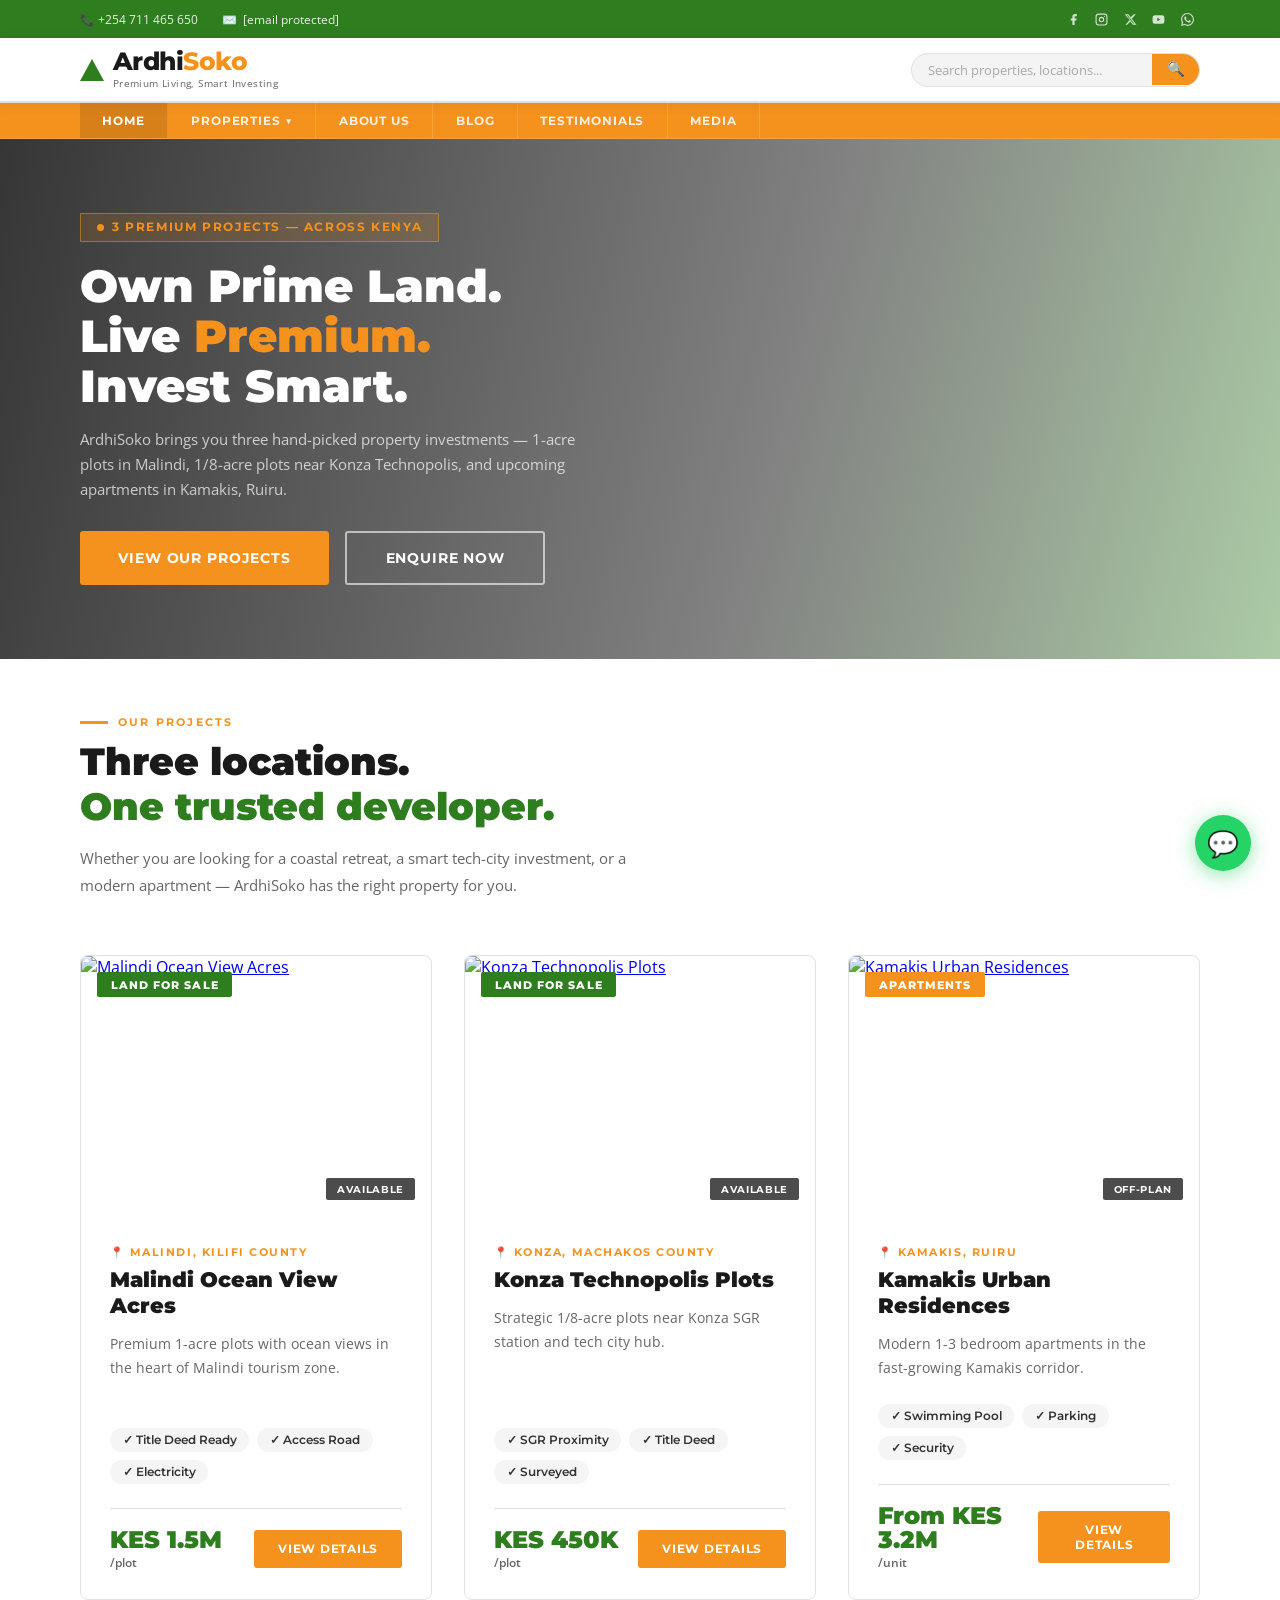
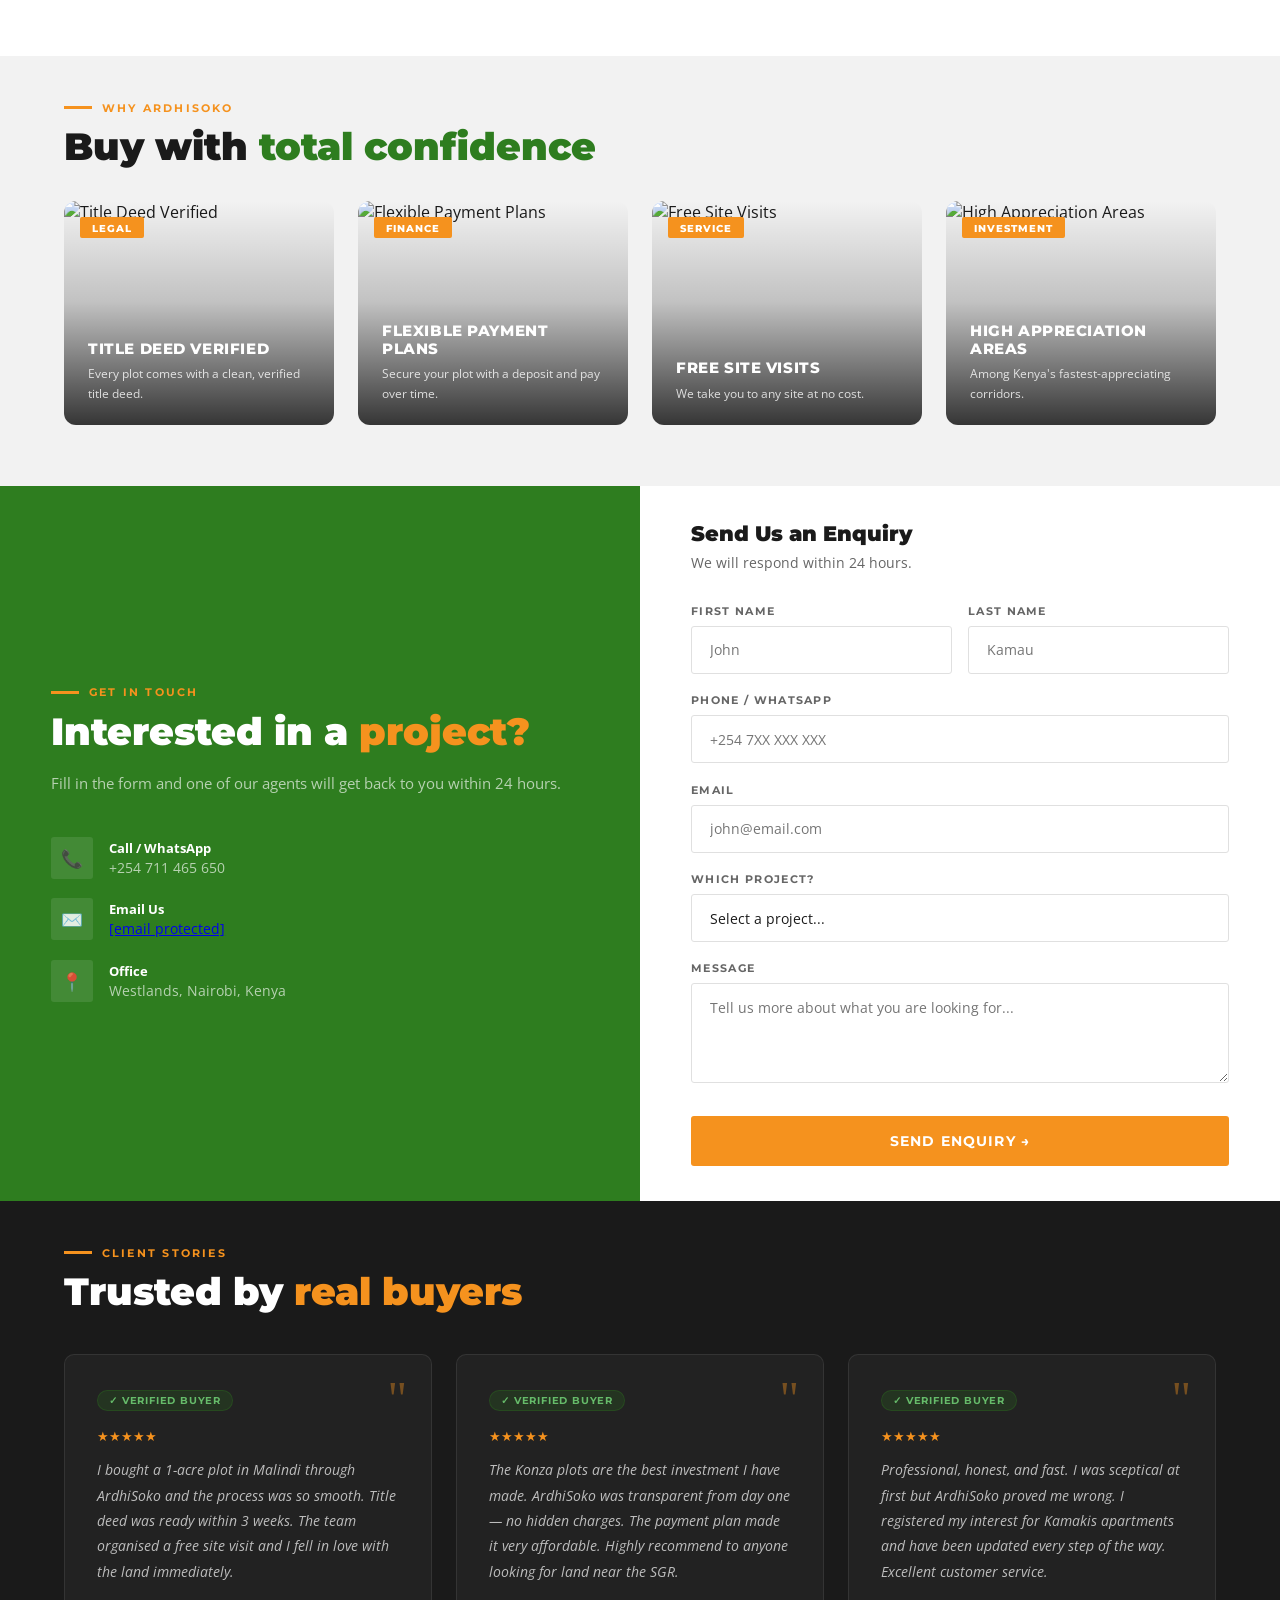
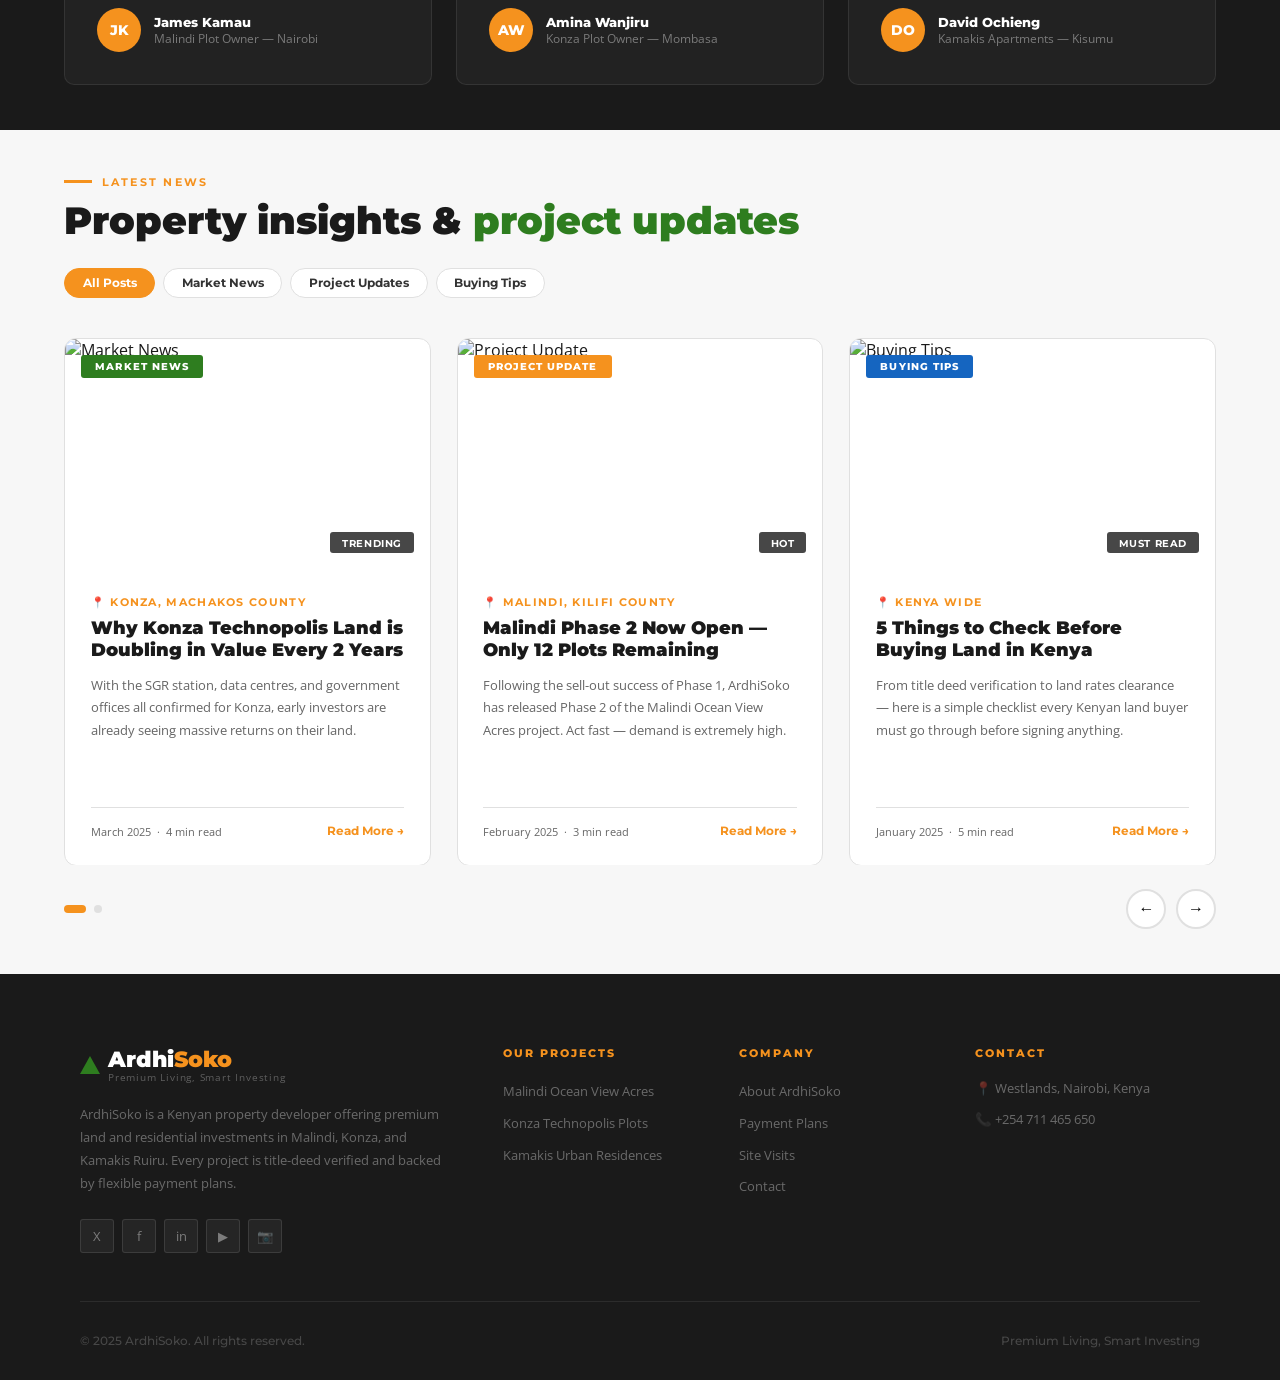
